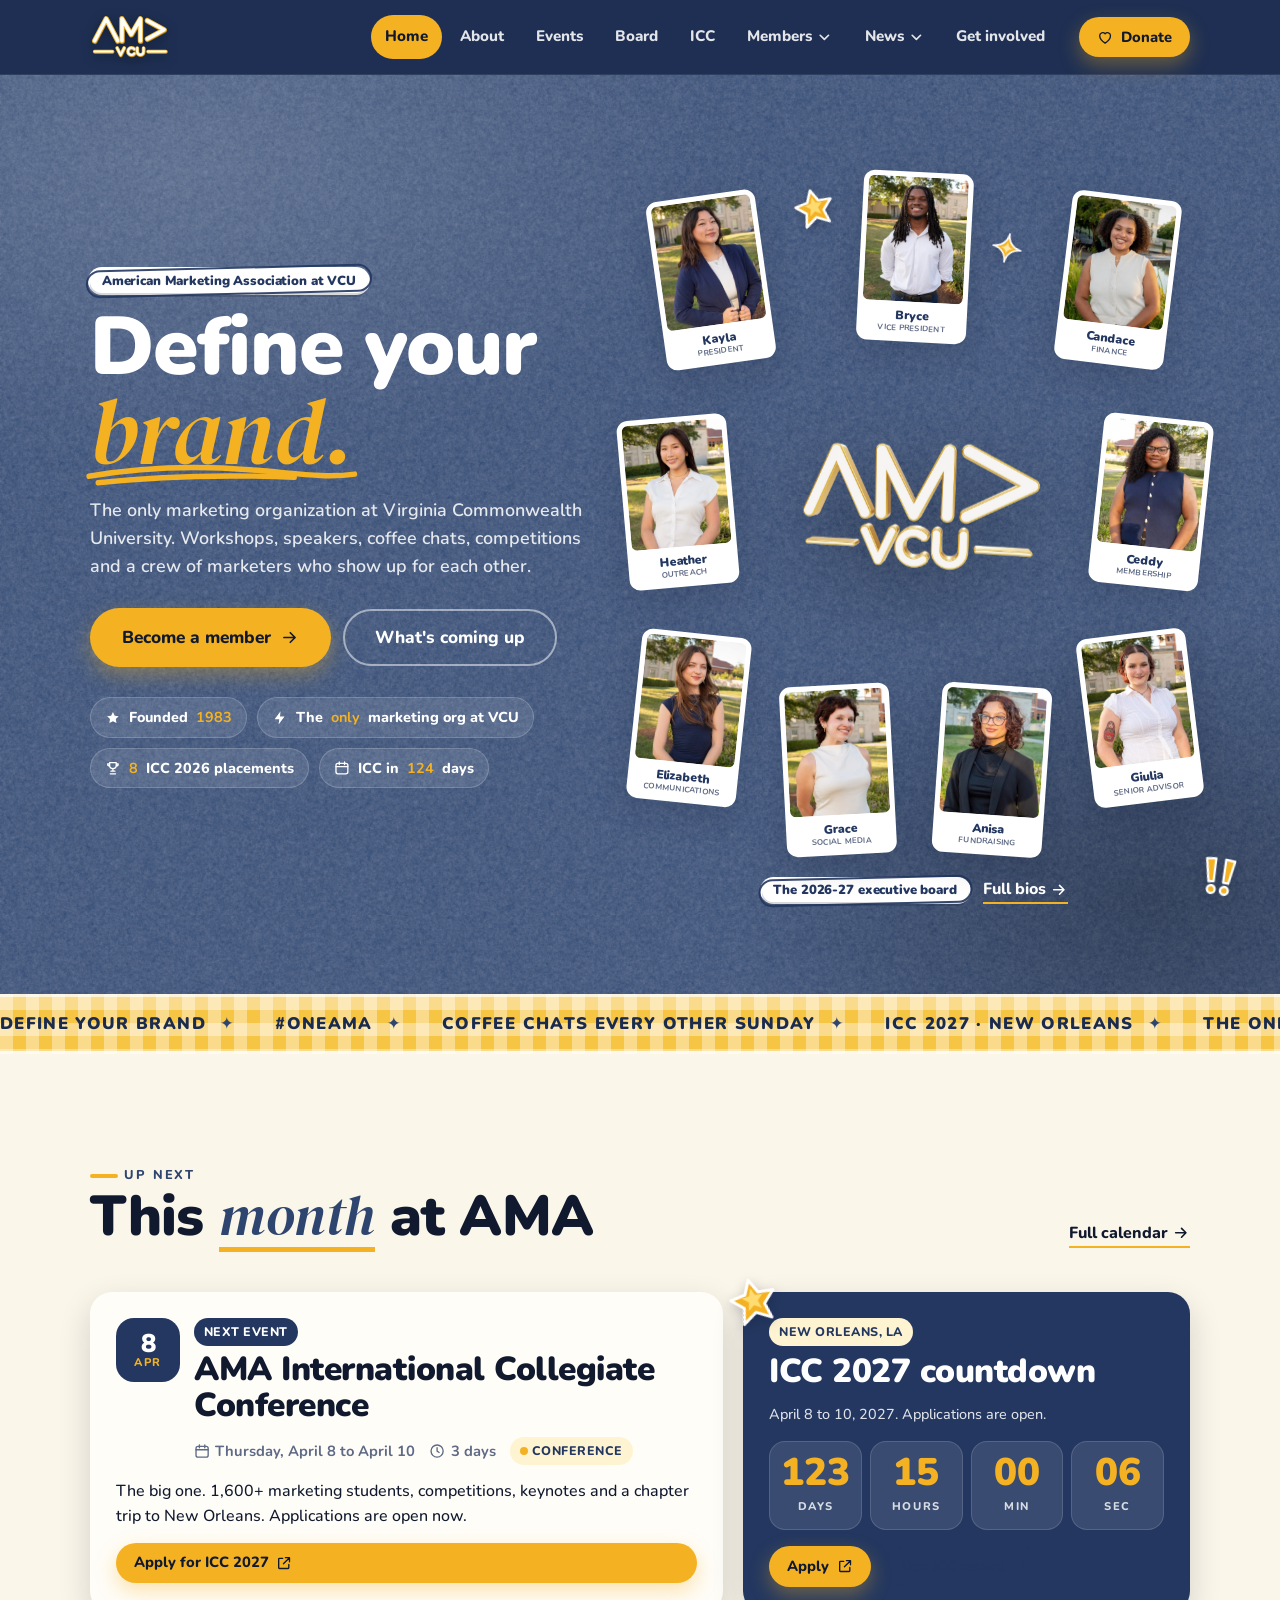
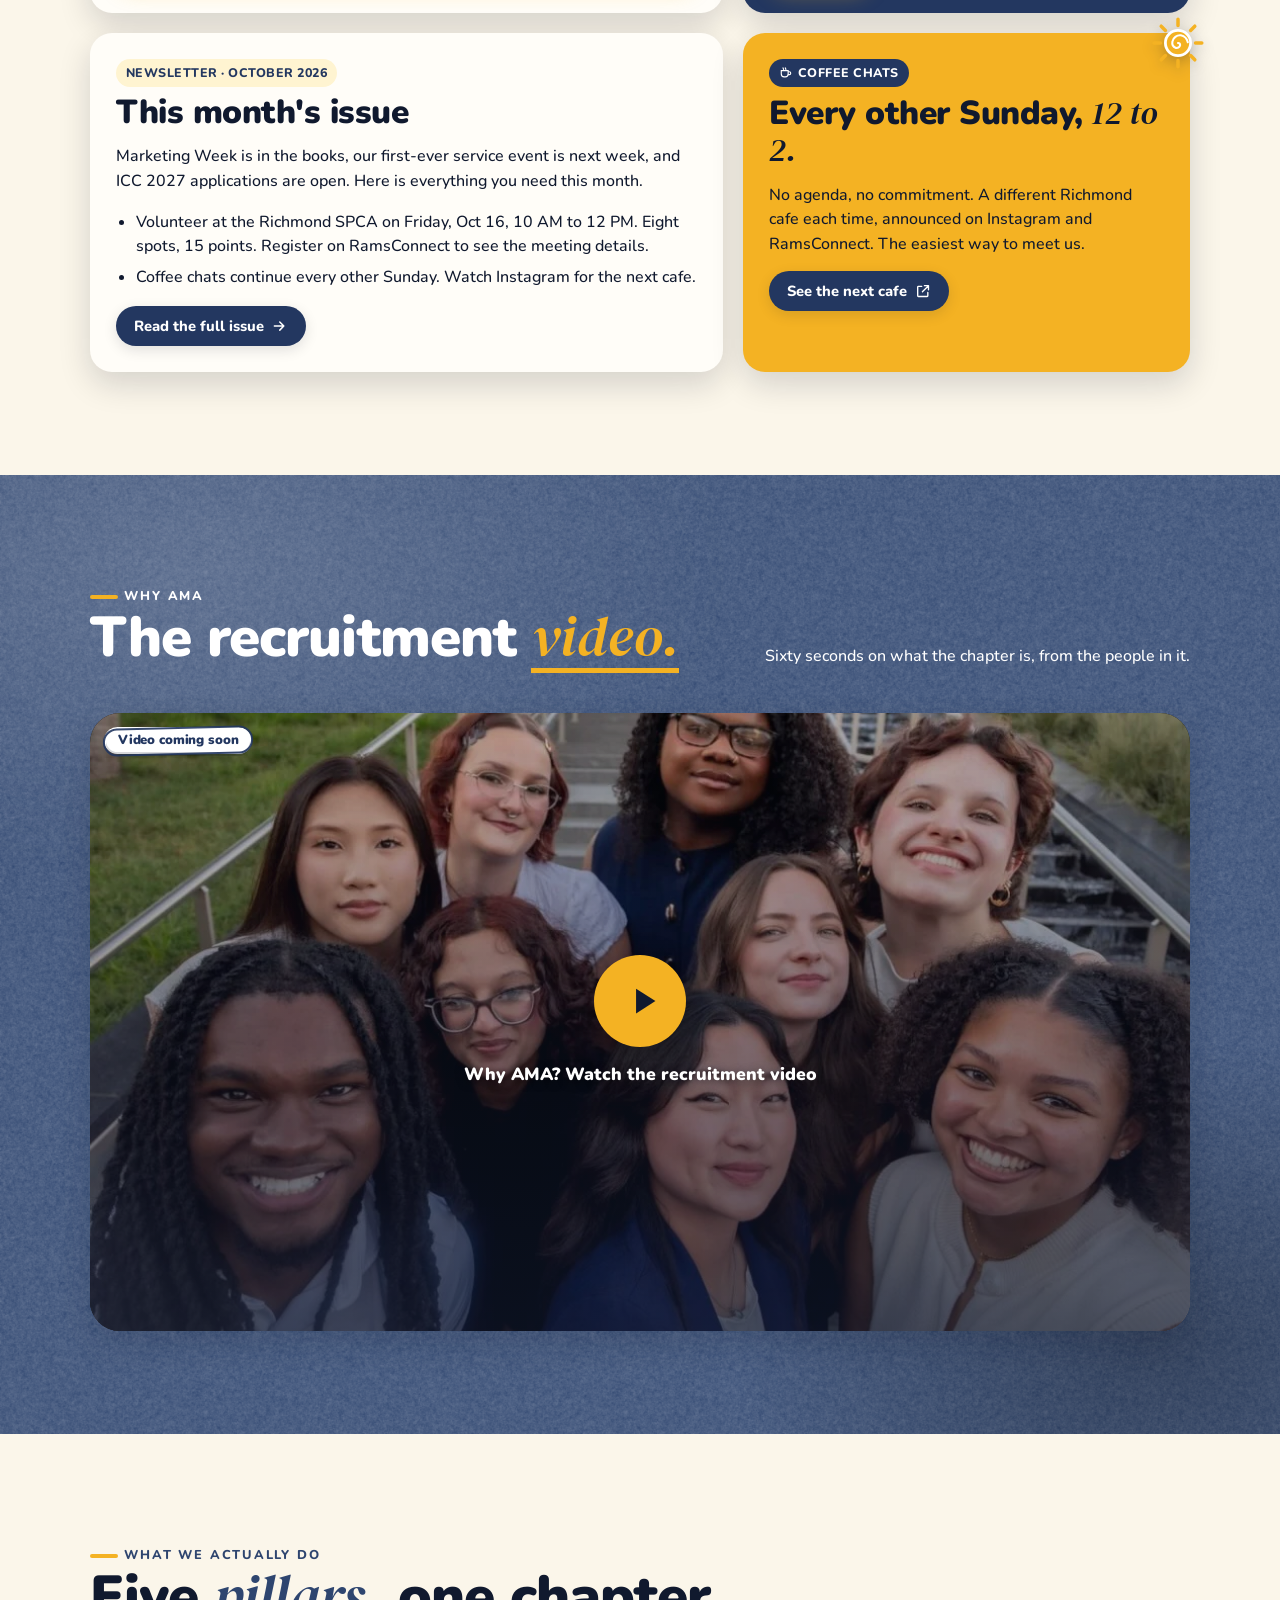
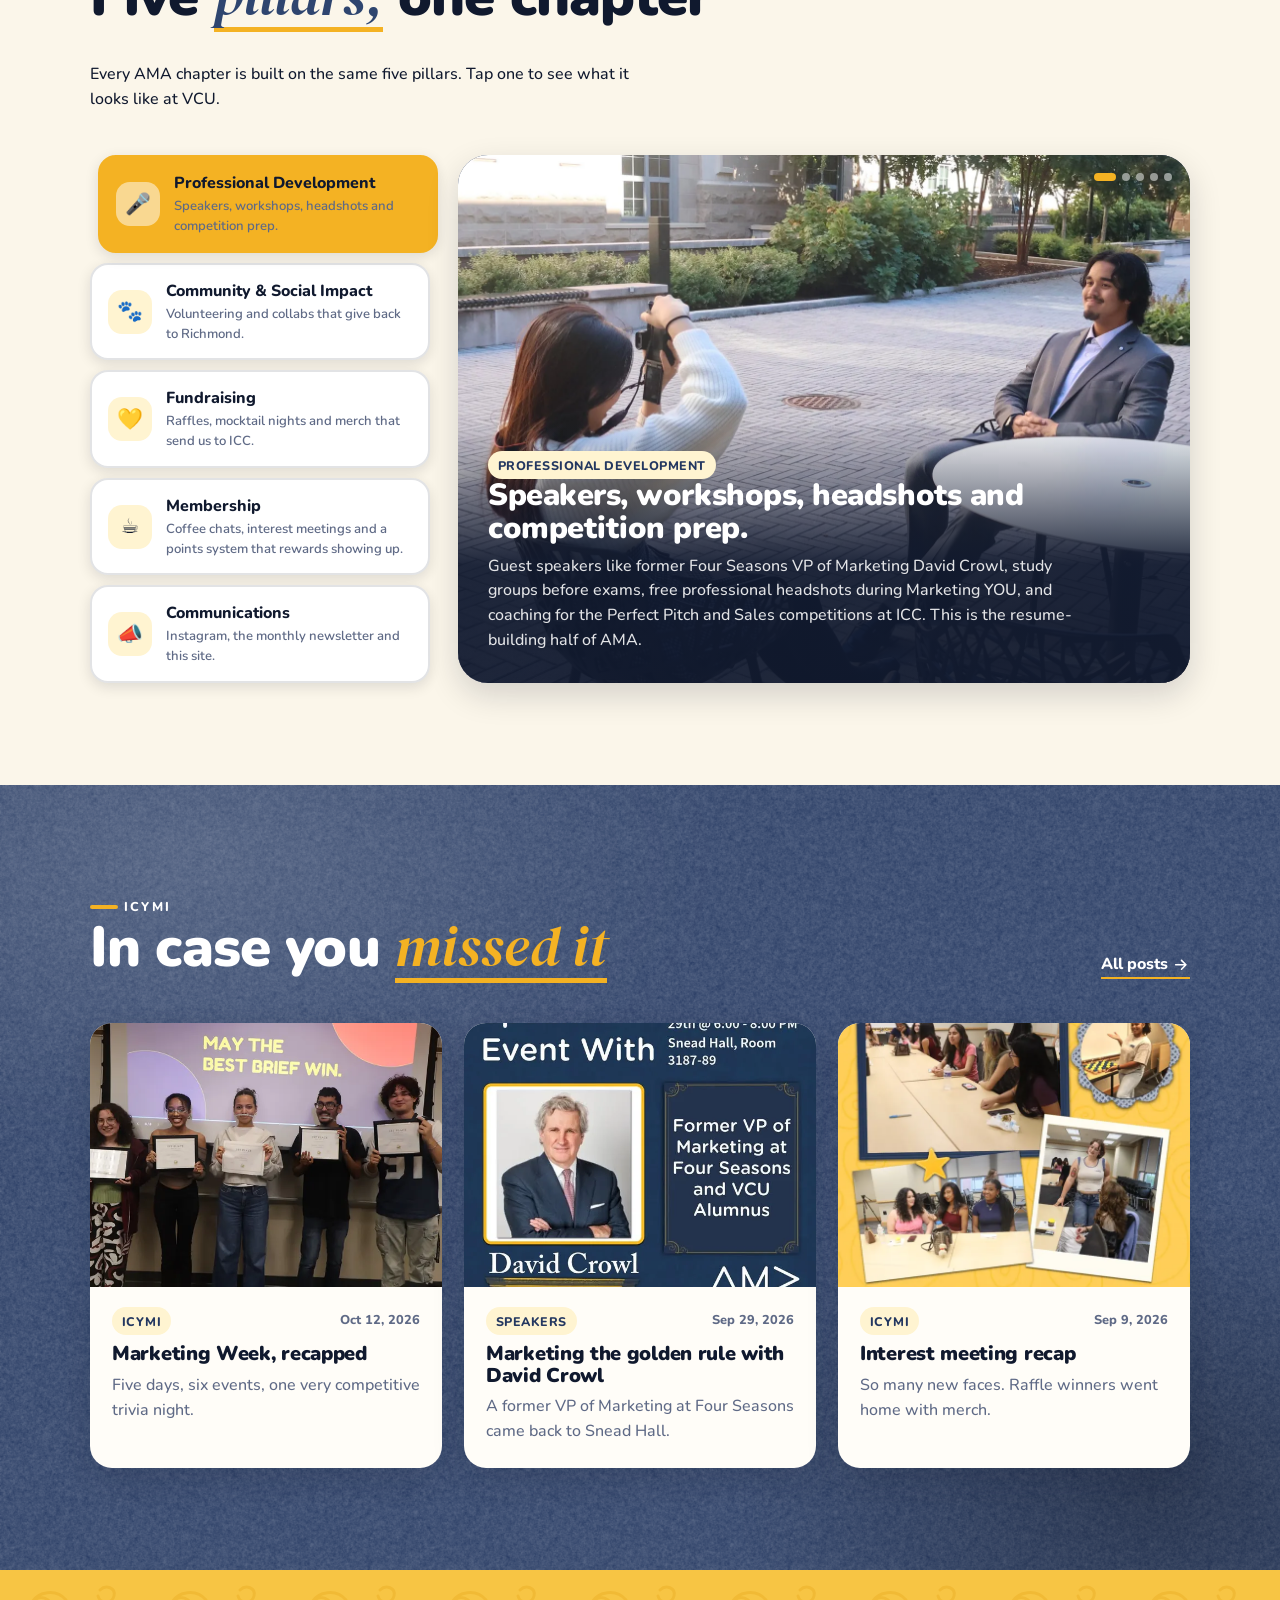
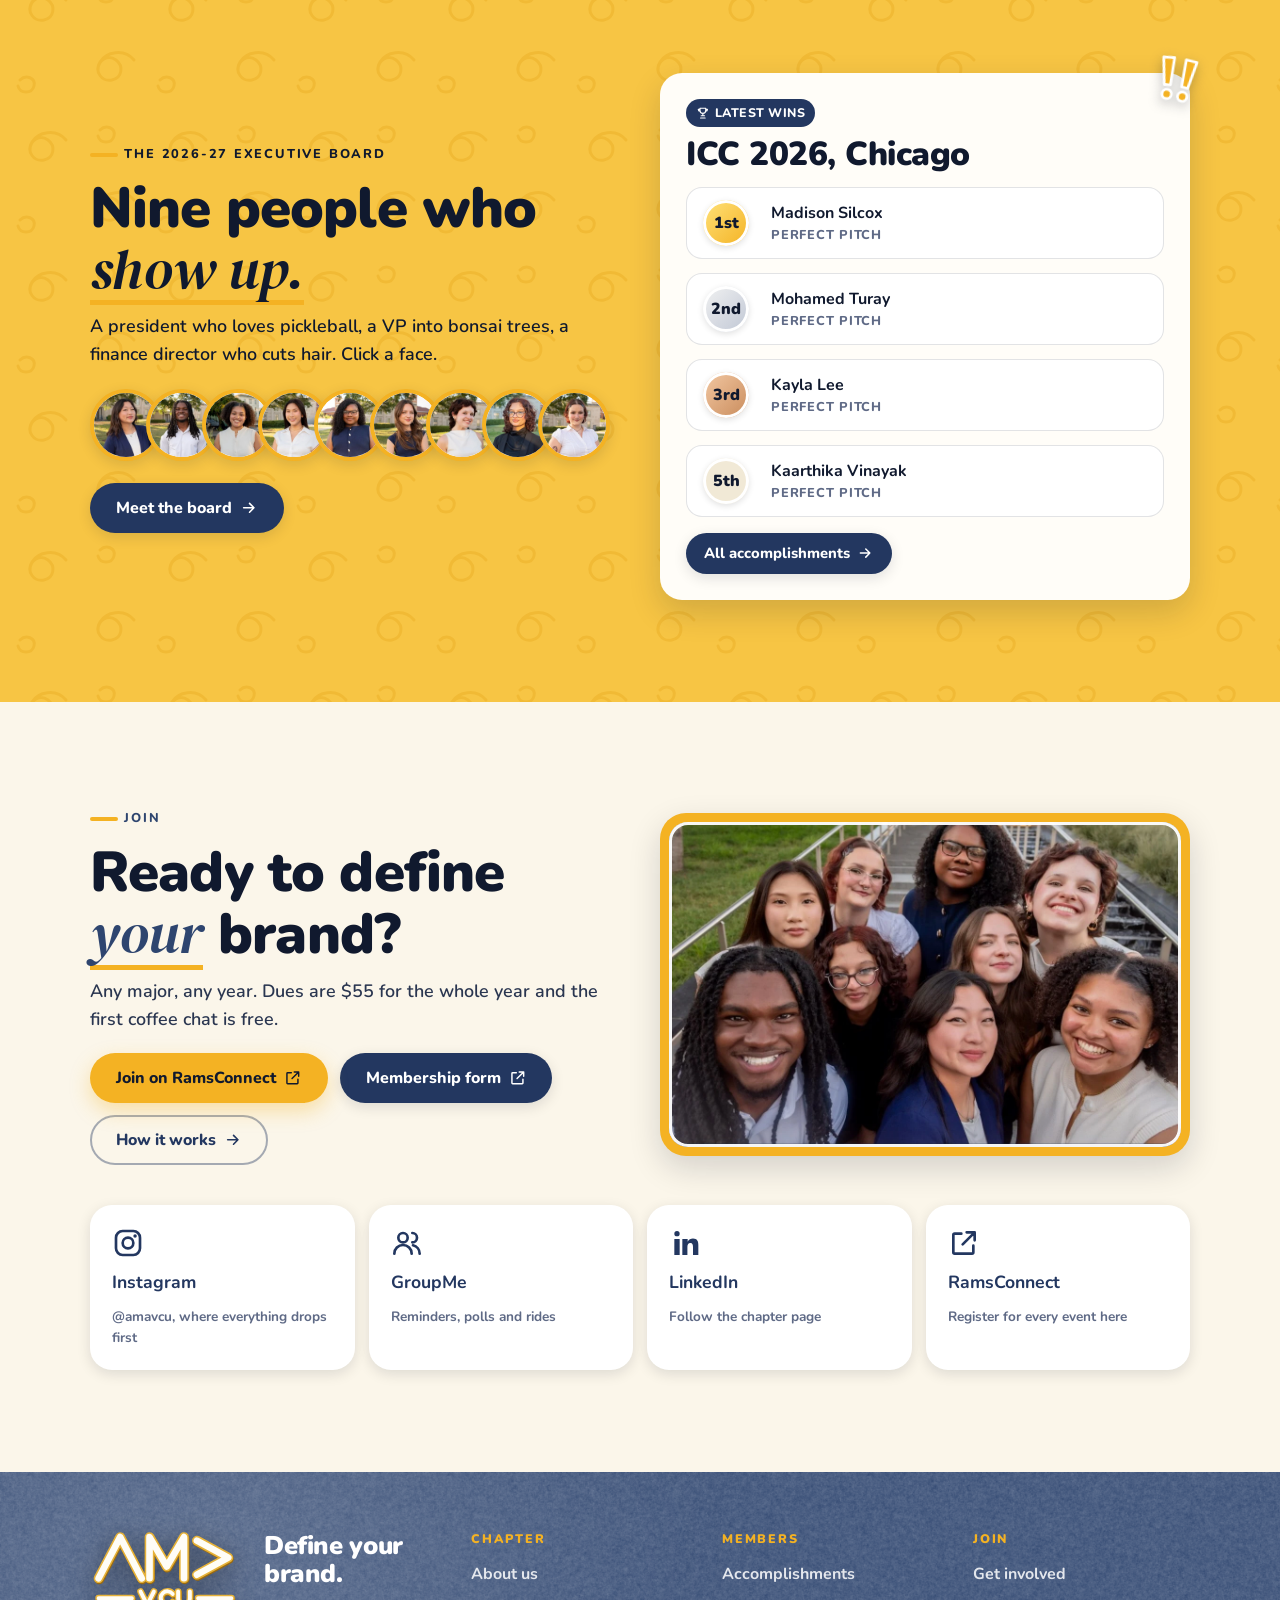
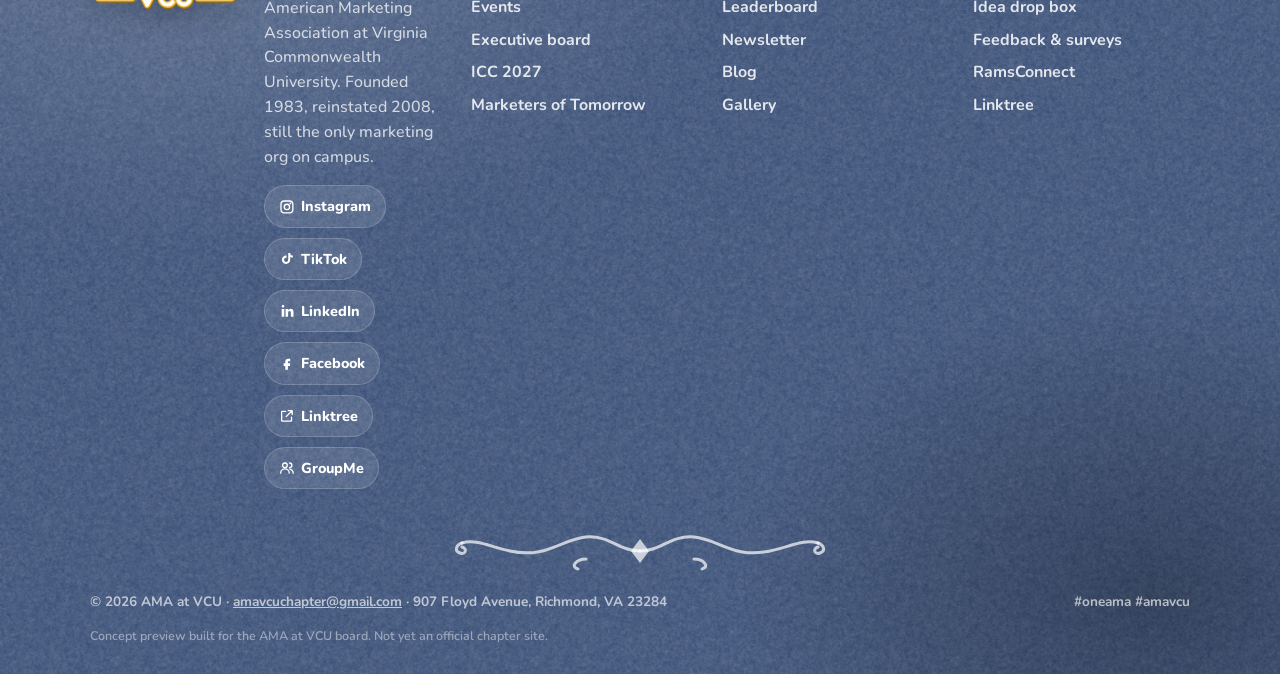
==== index.html @ 55d9a357 "Flat, straight SVG mark for the header, footer and newsletter card A frame of the 3D render carries " ====
<!doctype html>
<html lang="en">
<head>
<meta charset="utf-8">
<meta name="viewport" content="width=device-width, initial-scale=1">
<title>AMA at VCU | Define your brand</title>
<meta name="description" content="The American Marketing Association at Virginia Commonwealth University. The only marketing organization at VCU: coffee chats, speakers, competitions, Marketers of Tomorrow and the trip to ICC.">
<meta name="theme-color" content="#2E456F">
<meta name="robots" content="noindex, nofollow">
<meta property="og:title" content="AMA at VCU | Define your brand">
<meta property="og:description" content="The only marketing organization at VCU. Coffee chats, speakers, competitions and the trip to ICC 2027.">
<meta property="og:image" content="assets/img/board-group.webp">
<link rel="icon" href="data:image/svg+xml,%3Csvg xmlns='http://www.w3.org/2000/svg' viewBox='0 0 64 64'%3E%3Ccircle cx='32' cy='32' r='32' fill='%23F4B223'/%3E%3Cpath d='M9 41l10-20 10 20M32 41V21l7 11 7-11v20M50 24l8 8-8 8' fill='none' stroke='%23fff' stroke-width='4' stroke-linecap='round' stroke-linejoin='round'/%3E%3C/svg%3E">
<link rel="preconnect" href="https://fonts.googleapis.com">
<link rel="preconnect" href="https://fonts.gstatic.com" crossorigin>
<link href="https://fonts.googleapis.com/css2?family=Nunito:ital,wght@0,500;0,600;0,700;0,800;0,900;1,700&family=DM+Serif+Display:ital@0;1&display=swap" rel="stylesheet">
<link rel="stylesheet" href="css/style.css">
</head>
<body>

<!-- ===== SVG library: logo, stickers, icons ===== -->
<svg width="0" height="0" style="position:absolute" aria-hidden="true" focusable="false">
  <defs>
    <!-- flat, straight version of the 3D mark for small sizes (header, footer) -->
    <symbol id="mark3d" viewBox="0 0 766 400">
      <g fill="none" stroke-linecap="round" stroke-linejoin="round">
        <g transform="translate(3 6)" stroke="#9A6A10"><path d="M44 236 L154 26 L264 236 M304 236 V26 L392 176 L480 26 V236 M546 44 L706 131 L546 218" stroke-width="50"/><path d="M44 338 H214 M258 304 L292 372 L326 304 M422 316 A34 34 0 1 0 422 358 M450 304 V340 A30 30 0 0 0 510 340 V304 M552 338 H722" stroke-width="34"/></g>
        <g stroke="#E6B239"><path d="M44 236 L154 26 L264 236 M304 236 V26 L392 176 L480 26 V236 M546 44 L706 131 L546 218" stroke-width="50"/><path d="M44 338 H214 M258 304 L292 372 L326 304 M422 316 A34 34 0 1 0 422 358 M450 304 V340 A30 30 0 0 0 510 340 V304 M552 338 H722" stroke-width="34"/></g>
        <g stroke="#FFFDF6"><path d="M44 236 L154 26 L264 236 M304 236 V26 L392 176 L480 26 V236 M546 44 L706 131 L546 218" stroke-width="34"/><path d="M44 338 H214 M258 304 L292 372 L326 304 M422 316 A34 34 0 1 0 422 358 M450 304 V340 A30 30 0 0 0 510 340 V304 M552 338 H722" stroke-width="20"/></g>
      </g>
    </symbol>
    <!-- the ΛM> wordmark -->
    <symbol id="mark" viewBox="0 0 200 110">
      <path d="M12 94 L48 16 L84 94 M100 94 V16 L126 60 L152 16 V94 M170 26 L196 55 L170 84" fill="none" stroke="currentColor" stroke-width="11" stroke-linecap="round" stroke-linejoin="round"/>
    </symbol>
    <!-- coin face: gold disc with the mark and VCU -->
    <symbol id="coin-face" viewBox="0 0 200 200">
      <circle cx="100" cy="100" r="98" fill="#F4B223"/>
      <circle cx="100" cy="100" r="90" fill="none" stroke="rgba(255,255,255,.5)" stroke-width="2"/>
      <circle cx="100" cy="100" r="98" fill="url(#coinShine)"/>
      <g transform="translate(40 44) scale(0.6)">
        <path d="M12 94 L48 16 L84 94 M100 94 V16 L126 60 L152 16 V94 M170 26 L196 55 L170 84" fill="none" stroke="#fff" stroke-width="12" stroke-linecap="round" stroke-linejoin="round"/>
      </g>
      <path d="M46 142 H74 M126 142 H154" stroke="#fff" stroke-width="3" stroke-linecap="round"/>
      <text x="100" y="152" text-anchor="middle" font-family="Nunito, Arial, sans-serif" font-weight="800" font-size="30" fill="#fff" letter-spacing="2">VCU</text>
    </symbol>
    <radialGradient id="coinShine" cx="30%" cy="25%" r="80%">
      <stop offset="0" stop-color="#fff" stop-opacity=".45"/>
      <stop offset=".45" stop-color="#fff" stop-opacity="0"/>
      <stop offset="1" stop-color="#8a5a00" stop-opacity=".28"/>
    </radialGradient>

    <!-- stickers (their hand-drawn gold doodles) -->
    <symbol id="st-star" viewBox="0 0 64 64">
      <path d="M32 5 L41 23 L61 25 L46 40 L51 60 L32 49 L13 61 L18 40 L3 26 L23 23 Z" fill="#F4B223" stroke="#fff" stroke-width="4" stroke-linejoin="round"/>
      <path d="M32 16 L36 26 L46 27 L38 34 L41 45 L32 39 L23 45 L26 34 L18 27 L28 26 Z" fill="#FFE07A" opacity=".9"/>
    </symbol>
    <symbol id="st-sparkle" viewBox="0 0 64 64">
      <path d="M32 2 C34 20 44 30 62 32 C44 34 34 44 32 62 C30 44 20 34 2 32 C20 30 30 20 32 2 Z" fill="#F4B223" stroke="#fff" stroke-width="3.5" stroke-linejoin="round"/>
      <path d="M32 18 C33 27 37 31 46 32 C37 33 33 37 32 46 C31 37 27 33 18 32 C27 31 31 27 32 18 Z" fill="#FFE9A8"/>
    </symbol>
    <symbol id="st-sun" viewBox="0 0 80 80">
      <g stroke="#F4B223" stroke-width="5" stroke-linecap="round">
        <path d="M40 6 V15 M40 65 V74 M6 40 H15 M65 40 H74 M16 16 L22 22 M58 58 L64 64 M16 64 L22 58 M58 22 L64 16"/>
      </g>
      <circle cx="40" cy="40" r="18" fill="#F4B223" stroke="#fff" stroke-width="4"/>
      <path d="M40 40 a3 3 0 0 1 3 3 a5 5 0 0 1 -6 4 a8 8 0 0 1 -5 -9 a11 11 0 0 1 12 -9 a13 13 0 0 1 10 10" fill="none" stroke="#fff" stroke-width="3" stroke-linecap="round"/>
    </symbol>
    <symbol id="st-bang" viewBox="0 0 56 64">
      <g transform="rotate(-6 16 32)">
        <path d="M9 5 H23 L20 40 H12 Z" fill="#F4B223" stroke="#fff" stroke-width="3.5" stroke-linejoin="round"/>
        <circle cx="16" cy="52" r="6" fill="#F4B223" stroke="#fff" stroke-width="3.5"/>
      </g>
      <g transform="rotate(5 40 32)">
        <path d="M33 5 H47 L44 40 H36 Z" fill="#F4B223" stroke="#fff" stroke-width="3.5" stroke-linejoin="round"/>
        <circle cx="40" cy="52" r="6" fill="#F4B223" stroke="#fff" stroke-width="3.5"/>
      </g>
    </symbol>
    <symbol id="st-heart" viewBox="0 0 64 64">
      <path d="M32 56 C14 44 6 34 6 22 C6 13 13 7 21 7 C26 7 30 10 32 14 C34 10 38 7 43 7 C51 7 58 13 58 22 C58 34 50 44 32 56 Z" fill="#F4B223" stroke="#fff" stroke-width="4" stroke-linejoin="round"/>
    </symbol>
    <!-- the white flourish from their slides -->
    <symbol id="swash" viewBox="0 0 400 44">
      <g fill="none" stroke="currentColor" stroke-width="3" stroke-linecap="round">
        <path d="M200 22 C178 22 170 6 146 8 C122 10 106 30 70 22 C48 17 36 10 22 14"/>
        <path d="M200 22 C222 22 230 6 254 8 C278 10 294 30 330 22 C352 17 364 10 378 14"/>
        <path d="M22 14 c-6 2 -8 8 -2 10 c5 2 8 -4 2 -6 M378 14 c6 2 8 8 2 10 c-5 2 -8 -4 -2 -6"/>
        <path d="M146 30 c-10 0 -16 8 -8 10 M254 30 c10 0 16 8 8 10"/>
      </g>
      <path d="M200 10 l9 12 l-9 12 l-9 -12 z" fill="currentColor"/>
    </symbol>
    <!-- hand-drawn underline + circle for emphasis -->
    <symbol id="underline" viewBox="0 0 300 24" preserveAspectRatio="none">
      <path d="M4 14 C60 6 120 4 180 8 C230 11 262 16 296 12 M14 20 C80 14 150 12 230 15" fill="none" stroke="currentColor" stroke-width="5" stroke-linecap="round"/>
    </symbol>

    <!-- icons -->
    <symbol id="i-arrow" viewBox="0 0 24 24"><path d="M5 12h14M13 6l6 6-6 6" fill="none" stroke="currentColor" stroke-width="2.2" stroke-linecap="round" stroke-linejoin="round"/></symbol>
    <symbol id="i-cal" viewBox="0 0 24 24"><rect x="3" y="5" width="18" height="16" rx="3" fill="none" stroke="currentColor" stroke-width="2"/><path d="M3 10h18M8 3v4M16 3v4" stroke="currentColor" stroke-width="2" stroke-linecap="round"/></symbol>
    <symbol id="i-pin" viewBox="0 0 24 24"><path d="M12 22s7-6.5 7-12a7 7 0 1 0-14 0c0 5.5 7 12 7 12z" fill="none" stroke="currentColor" stroke-width="2"/><circle cx="12" cy="10" r="2.5" fill="none" stroke="currentColor" stroke-width="2"/></symbol>
    <symbol id="i-lock" viewBox="0 0 24 24"><rect x="4" y="10" width="16" height="11" rx="3" fill="none" stroke="currentColor" stroke-width="2"/><path d="M8 10V7a4 4 0 0 1 8 0v3" fill="none" stroke="currentColor" stroke-width="2"/></symbol>
    <symbol id="i-mail" viewBox="0 0 24 24"><rect x="3" y="5" width="18" height="14" rx="3" fill="none" stroke="currentColor" stroke-width="2"/><path d="M3 8l9 6 9-6" fill="none" stroke="currentColor" stroke-width="2"/></symbol>
    <symbol id="i-ig" viewBox="0 0 24 24"><rect x="3" y="3" width="18" height="18" rx="5" fill="none" stroke="currentColor" stroke-width="2"/><circle cx="12" cy="12" r="4" fill="none" stroke="currentColor" stroke-width="2"/><circle cx="17.3" cy="6.7" r="1.3" fill="currentColor"/></symbol>
    <symbol id="i-in" viewBox="0 0 24 24"><path d="M4 9h4v12H4zM6 3a2 2 0 1 1 0 4 2 2 0 0 1 0-4zM10 9h4v2c.8-1.4 2.3-2.3 4-2.3 3.2 0 4 2.1 4 5V21h-4v-6c0-1.5-.3-3-2-3s-2.2 1.4-2.2 3v6h-3.8z" fill="currentColor"/></symbol>
    <symbol id="i-fb" viewBox="0 0 24 24"><path d="M14 8h3V4h-3c-2.8 0-4.5 1.9-4.5 4.6V11H7v4h2.5v6h4v-6h3l.5-4h-3.5V9c0-.6.4-1 1-1z" fill="currentColor"/></symbol>
    <symbol id="i-tt" viewBox="0 0 24 24"><path d="M14 3v10.3a3.2 3.2 0 1 1-2.6-3.1V7a6.3 6.3 0 1 0 5.6 6.3V8.6c1.2.9 2.6 1.4 4 1.4V7a4 4 0 0 1-4-4z" fill="currentColor"/></symbol>
    <symbol id="i-ext" viewBox="0 0 24 24"><path d="M14 4h6v6M20 4l-9 9M19 14v5a1 1 0 0 1-1 1H5a1 1 0 0 1-1-1V6a1 1 0 0 1 1-1h5" fill="none" stroke="currentColor" stroke-width="2" stroke-linecap="round" stroke-linejoin="round"/></symbol>
    <symbol id="i-play" viewBox="0 0 24 24"><path d="M8 5v14l11-7z" fill="currentColor"/></symbol>
    <symbol id="i-heart" viewBox="0 0 24 24"><path d="M12 21s-8-5.3-8-11a4.5 4.5 0 0 1 8-2.8A4.5 4.5 0 0 1 20 10c0 5.7-8 11-8 11z" fill="none" stroke="currentColor" stroke-width="2" stroke-linejoin="round"/></symbol>
    <symbol id="i-trophy" viewBox="0 0 24 24"><path d="M7 4h10v4a5 5 0 0 1-10 0zM7 6H4a3 3 0 0 0 3 3M17 6h3a3 3 0 0 1-3 3M12 13v4M8 21h8M9 17h6" fill="none" stroke="currentColor" stroke-width="2" stroke-linecap="round" stroke-linejoin="round"/></symbol>
    <symbol id="i-users" viewBox="0 0 24 24"><circle cx="9" cy="8" r="3.5" fill="none" stroke="currentColor" stroke-width="2"/><path d="M2.5 20a6.5 6.5 0 0 1 13 0M16 4.5a3.5 3.5 0 0 1 0 7M21.5 20a6.5 6.5 0 0 0-5-6.3" fill="none" stroke="currentColor" stroke-width="2" stroke-linecap="round"/></symbol>
    <symbol id="i-x" viewBox="0 0 24 24"><path d="M6 6l12 12M18 6L6 18" fill="none" stroke="currentColor" stroke-width="2.4" stroke-linecap="round"/></symbol>
    <symbol id="i-chev" viewBox="0 0 24 24"><path d="M6 9l6 6 6-6" fill="none" stroke="currentColor" stroke-width="2.4" stroke-linecap="round" stroke-linejoin="round"/></symbol>
    <symbol id="i-menu" viewBox="0 0 24 24"><path d="M4 7h16M4 12h16M4 17h16" fill="none" stroke="currentColor" stroke-width="2.4" stroke-linecap="round"/></symbol>
    <symbol id="i-coffee" viewBox="0 0 24 24"><path d="M4 8h12v6a5 5 0 0 1-5 5h-2a5 5 0 0 1-5-5zM16 10h2a2.5 2.5 0 0 1 0 5h-2M7 3c0 1.5 1 1.5 1 3M11 3c0 1.5 1 1.5 1 3" fill="none" stroke="currentColor" stroke-width="2" stroke-linecap="round"/></symbol>
    <symbol id="i-bulb" viewBox="0 0 24 24"><path d="M9 18h6M10 21h4M12 3a6 6 0 0 0-3.5 10.9c.6.5 1 1.2 1 2.1h5c0-.9.4-1.6 1-2.1A6 6 0 0 0 12 3z" fill="none" stroke="currentColor" stroke-width="2" stroke-linecap="round" stroke-linejoin="round"/></symbol>
    <symbol id="i-send" viewBox="0 0 24 24"><path d="M21 3L10 14M21 3l-7 18-4-7-7-4z" fill="none" stroke="currentColor" stroke-width="2" stroke-linecap="round" stroke-linejoin="round"/></symbol>
    <symbol id="i-check" viewBox="0 0 24 24"><path d="M5 12l5 5L20 7" fill="none" stroke="currentColor" stroke-width="2.6" stroke-linecap="round" stroke-linejoin="round"/></symbol>
    <symbol id="i-clock" viewBox="0 0 24 24"><circle cx="12" cy="12" r="9" fill="none" stroke="currentColor" stroke-width="2"/><path d="M12 7v5l3 2" fill="none" stroke="currentColor" stroke-width="2" stroke-linecap="round"/></symbol>
    <symbol id="i-star" viewBox="0 0 24 24"><path d="M12 3l2.7 5.6 6.1.9-4.4 4.3 1 6.1L12 17l-5.4 2.9 1-6.1L3.2 9.5l6.1-.9z" fill="currentColor"/></symbol>
    <symbol id="i-bolt" viewBox="0 0 24 24"><path d="M13 2L4 14h7l-1 8 9-12h-7z" fill="currentColor"/></symbol>
    <symbol id="i-gift" viewBox="0 0 24 24"><rect x="3" y="9" width="18" height="12" rx="2" fill="none" stroke="currentColor" stroke-width="2"/><path d="M12 9v12M3 13h18M12 9c-2-4-6-4-6-1.5S10 9 12 9zm0 0c2-4 6-4 6-1.5S14 9 12 9z" fill="none" stroke="currentColor" stroke-width="2" stroke-linejoin="round"/></symbol>
  </defs>
</svg>

<a class="skip" href="#main">Skip to content</a>

<header class="site-head" id="siteHead">
  <div class="wrap head-row">
    <a href="#/" class="brand" aria-label="AMA at VCU home">
      <svg class="brand-logo" viewBox="0 0 766 400" role="img" aria-label="AMA at VCU"><use href="#mark3d"/></svg>
    </a>
    <nav class="nav" aria-label="Main">
      <a href="#/" data-nav="">Home</a>
      <a href="#/about" data-nav="about">About</a>
      <a href="#/events" data-nav="events">Events</a>
      <a href="#/board" data-nav="board">Board</a>
      <a href="#/icc" data-nav="icc">ICC</a>
      <div class="nav-group" data-group="members">
        <button type="button" aria-expanded="false">Members <svg class="ic"><use href="#i-chev"/></svg></button>
        <div class="nav-panel">
          <a href="#/accomplishments" data-nav="accomplishments"><b>Accomplishments</b><span>Awards, internships, offers</span></a>
          <a href="#/leaderboard" data-nav="leaderboard"><b>Leaderboard</b><span>Points toward Active status</span></a>
          <a href="#/agency" data-nav="agency"><b>Marketers of Tomorrow</b><span>Our student agency</span></a>
        </div>
      </div>
      <div class="nav-group" data-group="news">
        <button type="button" aria-expanded="false">News <svg class="ic"><use href="#i-chev"/></svg></button>
        <div class="nav-panel">
          <a href="#/newsletter" data-nav="newsletter"><b>Newsletter</b><span>This month plus the archive</span></a>
          <a href="#/blog" data-nav="blog"><b>Blog</b><span>Recaps and guides, ICYMI</span></a>
          <a href="#/gallery" data-nav="gallery"><b>Gallery</b><span>Pics from past events</span></a>
        </div>
      </div>
      <a href="#/involved" data-nav="involved">Get involved</a>
    </nav>
    <div class="head-actions">
      <button type="button" class="btn btn-gold btn-sm" data-donate><svg class="ic"><use href="#i-heart"/></svg>Donate</button>
      <button type="button" class="menu-btn" id="menuBtn" aria-label="Open menu" aria-expanded="false"><svg class="ic"><use href="#i-menu"/></svg></button>
    </div>
  </div>
</header>

<div class="mobile-menu" id="mobileMenu" hidden>
  <div class="mm-inner">
    <div class="mm-top">
      <span class="tag-pill">Menu</span>
      <button type="button" class="menu-btn" id="menuClose" aria-label="Close menu"><svg class="ic"><use href="#i-x"/></svg></button>
    </div>
    <div class="mm-groups">
      <div><h4>Chapter</h4><a href="#/">Home</a><a href="#/about">About us</a><a href="#/events">Events & calendar</a><a href="#/board">Executive board</a><a href="#/icc">ICC 2027</a></div>
      <div><h4>Members</h4><a href="#/accomplishments">Accomplishments</a><a href="#/leaderboard">Leaderboard</a><a href="#/agency">Marketers of Tomorrow</a></div>
      <div><h4>News</h4><a href="#/newsletter">Newsletter</a><a href="#/blog">Blog</a><a href="#/gallery">Gallery</a></div>
      <div><h4>Join</h4><a href="#/involved">Get involved</a><a href="#/involved#ideas">Idea drop box</a><a href="#/involved#feedback">Feedback & surveys</a><button type="button" class="linklike" data-donate>Donate</button></div>
    </div>
    <div class="mm-social" id="mmSocial"></div>
  </div>
</div>

<main id="main" tabindex="-1"></main>

<footer class="site-foot s-navy">
  <div class="wrap">
    <div class="foot-grid">
      <div class="foot-brand">
        <svg class="foot-logo" viewBox="0 0 766 400" aria-hidden="true"><use href="#mark3d"/></svg>
        <div>
          <h3>Define your brand.</h3>
          <p>American Marketing Association at Virginia Commonwealth University. Founded 1983, reinstated 2008, still the only marketing org on campus.</p>
          <div class="social-row" id="footSocial"></div>
        </div>
      </div>
      <div class="foot-col"><h4>Chapter</h4><a href="#/about">About us</a><a href="#/events">Events</a><a href="#/board">Executive board</a><a href="#/icc">ICC 2027</a><a href="#/agency">Marketers of Tomorrow</a></div>
      <div class="foot-col"><h4>Members</h4><a href="#/accomplishments">Accomplishments</a><a href="#/leaderboard">Leaderboard</a><a href="#/newsletter">Newsletter</a><a href="#/blog">Blog</a><a href="#/gallery">Gallery</a></div>
      <div class="foot-col"><h4>Join</h4><a href="#/involved">Get involved</a><a href="#/involved#ideas">Idea drop box</a><a href="#/involved#feedback">Feedback & surveys</a><a id="footRams" href="#" target="_blank" rel="noopener">RamsConnect</a><a id="footLinktree" href="#" target="_blank" rel="noopener">Linktree</a></div>
    </div>
    <div class="foot-swash"><svg><use href="#swash"/></svg></div>
    <div class="foot-bottom">
      <span>© <span id="year"></span> AMA at VCU · <a id="footMail" href="#">amavcuchapter@gmail.com</a> · 907 Floyd Avenue, Richmond, VA 23284</span>
      <span>#oneama #amavcu</span>
    </div>
    <p class="foot-note">Concept preview built for the AMA at VCU board. Not yet an official chapter site.</p>
  </div>
</footer>

<!-- Donate modal -->
<div class="modal" id="donateModal" hidden role="dialog" aria-modal="true" aria-labelledby="donateTitle">
  <div class="modal-back" data-close></div>
  <div class="modal-card">
    <button type="button" class="modal-x" data-close aria-label="Close"><svg class="ic"><use href="#i-x"/></svg></button>
    <span class="sticker st-float" style="--x:-18px;--y:-26px;--r:-12deg;--s:54px"><svg><use href="#st-heart"/></svg></span>
    <p class="eyebrow">Support the chapter</p>
    <h3 id="donateTitle">Send us to <em class="serif">New Orleans.</em></h3>
    <p>Dues keep the lights on. Donations cover competition travel, catering and the raffles that make events worth showing up to. Every dollar goes back into the chapter.</p>
    <div class="donate-opts" id="donateOpts"></div>
    <p class="small muted">Want to sponsor an event or Marketers of Tomorrow? Email <a id="donateMail" href="#">amavcuchapter@gmail.com</a>.</p>
  </div>
</div>

<!-- Lightbox -->
<div class="lightbox" id="lightbox" hidden role="dialog" aria-modal="true" aria-label="Photo">
  <button type="button" class="lb-x" data-lb-close aria-label="Close"><svg class="ic"><use href="#i-x"/></svg></button>
  <button type="button" class="lb-nav lb-prev" data-lb-prev aria-label="Previous"><svg class="ic"><use href="#i-chev"/></svg></button>
  <figure><img id="lbImg" alt=""><figcaption id="lbCap"></figcaption></figure>
  <button type="button" class="lb-nav lb-next" data-lb-next aria-label="Next"><svg class="ic"><use href="#i-chev"/></svg></button>
</div>

<div class="toast" id="toast" role="status" aria-live="polite"></div>

<script src="js/data.js"></script>
<script src="js/logo.js"></script>
<script src="js/app.js"></script>
</body>
</html>
---- css/style.css ----
/* =====================================================================
   AMA at VCU  |  stylesheet
   Look: their Instagram. Chalky navy, gold sticker doodles, white name-tag
   pills, gold rounded photo frames, rounded sans + an italic serif accent.
   ===================================================================== */
:root{
  --navy-900:#0F1A33; --navy-800:#1A2B4E; --navy-700:#233760; --navy-600:#2E456F; --navy-500:#3B5583; --navy-400:#587099;
  --gold:#F4B223; --gold-2:#FFCB4D; --gold-3:#FFE59A; --gold-pale:#FFF4D1; --gold-deep:#C98B0A;
  --cream:#FBF6EA; --cream-2:#F1E9D6; --paper:#FFFDF8;
  --ink:#10192E; --ink-2:#2A3650; --muted:#5F6A86; --line:rgba(16,25,46,.12);
  --coral:#F36B4F; --mint:#B6E3C6; --sky:#8FB6FF;
  --r:22px; --r-lg:30px; --r-xl:40px;
  --shadow:0 12px 32px rgba(10,16,35,.16); --shadow-sm:0 4px 14px rgba(10,16,35,.12);
  --ff:'Nunito',system-ui,-apple-system,'Segoe UI',sans-serif; --serif:'DM Serif Display',Georgia,'Times New Roman',serif;
  --wrap:1180px; --gutter:clamp(16px,4vw,40px);
  --ease:cubic-bezier(.2,.8,.2,1); --spring:cubic-bezier(.34,1.56,.64,1);
  --head-h:74px;
}
*{box-sizing:border-box}
html{-webkit-text-size-adjust:100%}
body{margin:0;font-family:var(--ff);font-weight:500;color:var(--ink);background:var(--navy-600);line-height:1.55;overflow-x:hidden}
img{max-width:100%;display:block}
a{color:inherit}
button{font:inherit;color:inherit;cursor:pointer}
h1,h2,h3,h4{margin:0;line-height:1.08;letter-spacing:-.015em;font-weight:900}
p{margin:0 0 1em}
.serif{font-family:var(--serif);font-weight:400;font-style:italic;letter-spacing:0}
em.serif{font-style:italic}
.wrap{max-width:var(--wrap);margin:0 auto;padding-left:var(--gutter);padding-right:var(--gutter)}
.skip{position:absolute;left:-999px;top:8px;background:var(--gold);color:var(--ink);padding:10px 14px;border-radius:999px;z-index:1000}
.skip:focus{left:12px}
.ic{width:1.1em;height:1.1em;vertical-align:-.2em;fill:none}
.muted{color:var(--muted)} .small{font-size:.9rem}
.center{text-align:center}
.hide{display:none!important}
:focus-visible{outline:3px solid var(--gold);outline-offset:3px;border-radius:8px}

/* ---------- surfaces ---------- */
.s-navy{position:relative;background:var(--navy-600);color:#fff;isolation:isolate}
.s-navy::before{content:"";position:absolute;inset:0;background:url(../assets/img/chalk.png) repeat;background-size:420px;opacity:.5;mix-blend-mode:screen;pointer-events:none;z-index:0}
.s-navy::after{content:"";position:absolute;inset:0;background:radial-gradient(900px 500px at 15% 10%,rgba(255,255,255,.14),transparent 60%),radial-gradient(700px 500px at 90% 90%,rgba(0,0,0,.28),transparent 60%);pointer-events:none;z-index:0}
.s-navy>*{position:relative;z-index:1}
.s-navy.deep{background:var(--navy-700)}
.s-cream{background:var(--cream);color:var(--ink);position:relative}
.s-cream::before{content:"";position:absolute;inset:0;background:url(../assets/img/chalk.png) repeat;background-size:420px;opacity:.22;mix-blend-mode:multiply;pointer-events:none}
.s-cream>*{position:relative}
.s-gold{background:#F7C544;color:var(--ink);position:relative}
.s-gold::before{content:"";position:absolute;inset:0;opacity:.35;pointer-events:none;background-image:url("data:image/svg+xml,%3Csvg xmlns='http://www.w3.org/2000/svg' width='140' height='140' viewBox='0 0 140 140'%3E%3Cg fill='none' stroke='%23E6A61A' stroke-width='3' stroke-linecap='round'%3E%3Cpath d='M30 40c0-10 10-16 18-10s6 18-4 20-18-8-12-18 24-14 34-2'/%3E%3Cpath d='M98 100c0-10 10-16 18-10s6 18-4 20-18-8-12-18 24-14 34-2'/%3E%3Cpath d='M100 20c6-6 16-2 14 6s-14 8-16 0'/%3E%3Cpath d='M20 110c6-6 16-2 14 6s-14 8-16 0'/%3E%3C/g%3E%3C/svg%3E")}
.s-gold>*{position:relative}
.section{padding:clamp(56px,8vw,104px) 0}
.section.tight{padding:clamp(36px,5vw,64px) 0}

/* ---------- type ---------- */
.eyebrow{display:inline-flex;align-items:center;gap:.5em;font-weight:800;font-size:.8rem;letter-spacing:.14em;text-transform:uppercase;margin:0 0 14px}
.eyebrow::before{content:"";width:28px;height:4px;border-radius:4px;background:var(--gold)}
.s-cream .eyebrow{color:var(--navy-600)}
.h-xl{font-size:clamp(2.6rem,6.4vw,5.4rem);line-height:.98}
.h-lg{font-size:clamp(2.1rem,4.4vw,3.6rem)}
.h-md{font-size:clamp(1.5rem,2.6vw,2.1rem)}
.h-sm{font-size:1.2rem}
.lede{font-size:clamp(1.05rem,1.4vw,1.25rem);max-width:60ch;font-weight:600}
.s-navy .lede{color:rgba(255,255,255,.86)}
.s-cream .lede{color:var(--ink-2)}
.gold{color:var(--gold)} .navy{color:var(--navy-600)}
.sec-head{display:flex;align-items:flex-end;justify-content:space-between;gap:24px;flex-wrap:wrap;margin-bottom:clamp(26px,4vw,44px)}
.sec-head p{margin:10px 0 0;max-width:56ch}
.sec-head .more{white-space:nowrap}

/* ---------- buttons ---------- */
.btn{display:inline-flex;align-items:center;gap:.5em;padding:14px 24px;border-radius:999px;font-weight:800;text-decoration:none;border:2px solid transparent;transition:transform .25s var(--spring),box-shadow .25s,background .2s,color .2s;line-height:1;white-space:nowrap}
.btn:hover{transform:translateY(-3px)}
.btn:active{transform:translateY(0) scale(.98)}
.btn-gold{background:var(--gold);color:var(--ink);box-shadow:0 8px 20px rgba(244,178,35,.35)}
.btn-gold:hover{background:var(--gold-2);box-shadow:0 12px 26px rgba(244,178,35,.45)}
.btn-navy{background:var(--navy-700);color:#fff;box-shadow:var(--shadow-sm)}
.btn-navy:hover{background:var(--navy-800)}
.btn-ghost{background:transparent;color:#fff;border-color:rgba(255,255,255,.5)}
.btn-ghost:hover{border-color:#fff;background:rgba(255,255,255,.08)}
.s-cream .btn-ghost,.s-gold .btn-ghost,.card .btn-ghost{color:var(--navy-700);border-color:rgba(35,55,96,.4)}
.s-cream .btn-ghost:hover,.card .btn-ghost:hover{background:rgba(35,55,96,.06);border-color:var(--navy-700)}
.btn-white{background:#fff;color:var(--navy-700);box-shadow:var(--shadow-sm)}
.btn-sm{padding:10px 16px;font-size:.92rem}
.btn-lg{padding:18px 30px;font-size:1.08rem}
.btn-row{display:flex;gap:12px;flex-wrap:wrap;align-items:center}
.linklike{background:none;border:0;padding:0;text-decoration:underline;font-weight:700}
.textlink{font-weight:800;text-decoration:none;border-bottom:2px solid var(--gold);display:inline-flex;align-items:center;gap:.3em}
.textlink:hover{border-bottom-color:currentColor}

/* ---------- name-tag pill (their white label with the wobbly outline) ---------- */
.tag-pill{position:relative;display:inline-block;background:#fff;color:var(--navy-700);font-weight:900;padding:.42em 1.1em;border-radius:999px;line-height:1.1;letter-spacing:-.01em;box-shadow:0 6px 0 rgba(10,16,35,.18),0 0 0 3px #fff}
.tag-pill::after{content:"";position:absolute;inset:-3px;border:2.5px solid var(--navy-700);border-radius:999px;transform:rotate(-1.4deg) scaleX(1.015);pointer-events:none;opacity:.9}
.tag-pill.lg{font-size:clamp(1.3rem,2.4vw,2rem);padding:.4em 1.1em}
.tag-pill.sm{font-size:.82rem;padding:.35em .9em;box-shadow:0 4px 0 rgba(10,16,35,.16),0 0 0 2px #fff}
.tag-pill.sm::after{inset:-2px;border-width:2px}
.tag-pill.gold{background:var(--gold);color:var(--ink);box-shadow:0 6px 0 rgba(10,16,35,.18),0 0 0 3px var(--gold)}
.tag-pill.gold::after{border-color:#fff}

/* ---------- stickers ---------- */
.sticker{position:absolute;width:var(--s,56px);height:var(--s,56px);left:var(--x,0);top:var(--y,0);transform:rotate(var(--r,0deg));filter:drop-shadow(0 4px 6px rgba(10,16,35,.25));pointer-events:none;z-index:3}
.sticker svg{width:100%;height:100%;overflow:visible}
.sticker.right{left:auto;right:var(--x,0)}
.sticker.bottom{top:auto;bottom:var(--y,0)}
.st-float{animation:stFloat 5s ease-in-out infinite}
.st-pop{animation:stPop .7s var(--spring) both}
@keyframes stFloat{0%,100%{transform:rotate(var(--r,0deg)) translateY(0)}50%{transform:rotate(calc(var(--r,0deg) + 6deg)) translateY(-7px)}}
@keyframes stPop{0%{transform:rotate(var(--r,0deg)) scale(0)}100%{transform:rotate(var(--r,0deg)) scale(1)}}
.underline-wrap{position:relative;display:inline-block;white-space:nowrap}
.underline-wrap svg{position:absolute;left:-2%;right:-2%;bottom:-.12em;width:104%;height:.32em;color:var(--gold);overflow:visible}
.underline-wrap svg path{stroke-dasharray:640;stroke-dashoffset:640;animation:draw 1.1s .5s var(--ease) forwards}
@keyframes draw{to{stroke-dashoffset:0}}
.swash-line{display:flex;justify-content:center;margin:24px 0}
.swash-line svg{width:min(420px,70%);height:44px;color:rgba(255,255,255,.75)}
.s-cream .swash-line svg{color:var(--navy-500)}

/* ---------- gold photo frame ---------- */
.frame{position:relative;border-radius:26px;background:var(--gold);padding:9px;box-shadow:var(--shadow)}
.frame>img,.frame>.frame-in{border-radius:19px;width:100%;height:100%;object-fit:cover;display:block;box-shadow:inset 0 0 0 3px #fff}
.frame::after{content:"";position:absolute;inset:9px;border-radius:19px;box-shadow:inset 0 0 0 3px rgba(255,255,255,.95);pointer-events:none}

/* ---------- cards ---------- */
.card{background:var(--paper);color:var(--ink);border-radius:var(--r);box-shadow:var(--shadow);padding:26px;position:relative}
.card.navy{background:var(--navy-700);color:#fff}
.card.gold{background:var(--gold);color:var(--ink)}
.card.flat{box-shadow:none;border:1.5px solid var(--line)}
.card h3{margin-bottom:.4em}
.chip{display:inline-flex;align-items:center;gap:.4em;padding:.35em .8em;border-radius:999px;font-size:.78rem;font-weight:800;letter-spacing:.04em;text-transform:uppercase;background:var(--gold-pale);color:var(--navy-700)}
.chip.navy{background:var(--navy-700);color:#fff}
.chip.outline{background:transparent;border:2px solid currentColor}
.chip.dot::before{content:"";width:8px;height:8px;border-radius:50%;background:var(--chip,var(--gold))}
.grid{display:grid;gap:22px}
.g2{grid-template-columns:repeat(2,1fr)} .g3{grid-template-columns:repeat(3,1fr)} .g4{grid-template-columns:repeat(4,1fr)}
@media (max-width:980px){.g3,.g4{grid-template-columns:repeat(2,1fr)}}
@media (max-width:640px){.g2,.g3,.g4{grid-template-columns:1fr}}

/* ---------- header ---------- */
.site-head{position:sticky;top:0;z-index:60;background:rgba(27,43,78,.82);backdrop-filter:blur(14px);-webkit-backdrop-filter:blur(14px);color:#fff;border-bottom:1px solid rgba(255,255,255,.08);transition:box-shadow .3s}
.site-head.scrolled{box-shadow:0 10px 30px rgba(0,0,0,.25)}
.head-row{display:flex;align-items:center;gap:20px;height:var(--head-h)}
.brand{display:flex;align-items:center;gap:12px;text-decoration:none;color:#fff;margin-right:auto}
.brand-logo{height:42px;width:auto;aspect-ratio:766/400;display:block;overflow:visible;filter:drop-shadow(0 3px 6px rgba(0,0,0,.35));transition:transform .4s var(--spring)}
.brand:hover .brand-logo{transform:scale(1.05)}
.nav{display:flex;align-items:center;gap:4px}
.nav>a,.nav-group>button{display:inline-flex;align-items:center;gap:4px;padding:10px 14px;border-radius:999px;text-decoration:none;font-weight:800;font-size:.95rem;background:transparent;border:0;color:rgba(255,255,255,.88);transition:background .2s,color .2s}
.nav>a:hover,.nav-group>button:hover,.nav-group.open>button{background:rgba(255,255,255,.12);color:#fff}
.nav>a.active{background:var(--gold);color:var(--ink)}
.nav-group{position:relative}
.nav-group.active>button{background:var(--gold);color:var(--ink)}
.nav-group>button .ic{transition:transform .25s}
.nav-group.open>button .ic{transform:rotate(180deg)}
.nav-panel{position:absolute;top:calc(100% + 10px);left:0;min-width:270px;background:var(--paper);color:var(--ink);border-radius:18px;padding:10px;box-shadow:var(--shadow);display:none;flex-direction:column;gap:2px}
.nav-panel::before{content:"";position:absolute;top:-10px;left:0;right:0;height:10px}
.nav-group.open .nav-panel,.nav-group:hover .nav-panel{display:flex}
.nav-panel a{display:flex;flex-direction:column;padding:10px 12px;border-radius:12px;text-decoration:none;font-size:.95rem}
.nav-panel a span{font-size:.8rem;color:var(--muted);font-weight:600}
.nav-panel a:hover,.nav-panel a.active{background:var(--gold-pale)}
.head-actions{display:flex;align-items:center;gap:10px}
.menu-btn{display:none;width:44px;height:44px;border-radius:50%;border:0;background:rgba(255,255,255,.12);color:#fff;align-items:center;justify-content:center}
.menu-btn .ic{width:1.5em;height:1.5em}
@media (max-width:1060px){.nav{display:none}.menu-btn{display:inline-flex}}
@media (max-width:480px){.brand-logo{height:36px}.head-actions .btn{padding:10px 14px}.modal-card{padding:26px 20px}.modal-card h3{font-size:1.6rem}}

/* mobile menu */
.mobile-menu{position:fixed;inset:0;z-index:80;background:var(--navy-700);color:#fff;overflow:auto}
.mobile-menu[hidden]{display:none}
.mm-inner{padding:20px var(--gutter) 40px;max-width:720px;margin:0 auto;animation:fadeUp .35s var(--ease)}
.mm-top{display:flex;justify-content:space-between;align-items:center;margin-bottom:24px}
.mm-groups{display:grid;grid-template-columns:repeat(2,1fr);gap:26px}
.mm-groups h4{font-size:.8rem;letter-spacing:.14em;text-transform:uppercase;color:var(--gold);margin-bottom:8px}
.mm-groups a,.mm-groups button{display:block;color:#fff;text-decoration:none;font-size:1.25rem;font-weight:800;padding:6px 0}
.mm-social{margin-top:30px;display:flex;gap:10px;flex-wrap:wrap}
@media (max-width:520px){.mm-groups{grid-template-columns:1fr}}

/* ---------- 3D logo (video + WebGL matte, see js/logo.js) ---------- */
.logo3d{position:relative;width:100%;aspect-ratio:8/5;filter:drop-shadow(0 26px 40px rgba(0,0,0,.4))}
.logo3d-still,.logo3d-canvas{position:absolute;inset:0;width:100%;height:100%;object-fit:contain;transition:opacity .5s}
.logo3d-canvas{opacity:0}
.logo3d.live .logo3d-canvas{opacity:1}
.logo3d.live .logo3d-still{opacity:0}
.logo3d-src{position:absolute;width:1px;height:1px;opacity:0;pointer-events:none}
.foot-logo{width:150px;height:auto;aspect-ratio:766/400;overflow:visible;filter:drop-shadow(0 6px 14px rgba(0,0,0,.4))}
.nc-logo{width:104px;height:auto;aspect-ratio:766/400;overflow:visible;filter:drop-shadow(0 4px 10px rgba(0,0,0,.35))}

/* ---------- gingham marquee ---------- */
.gingham{background-color:#F7C544;background-image:linear-gradient(90deg,rgba(255,255,255,.38) 50%,transparent 50%),linear-gradient(rgba(255,255,255,.38) 50%,transparent 50%);background-size:26px 26px;color:var(--navy-800);overflow:hidden;border-top:3px solid rgba(255,255,255,.8);border-bottom:3px solid rgba(255,255,255,.8)}
.marquee{display:flex;white-space:nowrap;padding:14px 0;font-weight:900;font-size:1.05rem;letter-spacing:.08em;text-transform:uppercase}
.marquee .track{display:flex;gap:40px;padding-right:40px;animation:marquee 32s linear infinite}
.marquee .track span{display:inline-flex;align-items:center;gap:14px}
.marquee .track span::after{content:"✦";color:var(--navy-600)}
@keyframes marquee{to{transform:translateX(-100%)}}
.gingham:hover .track{animation-play-state:paused}

/* ---------- hero ---------- */
.hero{padding:clamp(40px,6vw,80px) 0 clamp(50px,7vw,90px);overflow:hidden}
.hero-grid{display:grid;grid-template-columns:1.1fr .9fr;gap:40px;align-items:center}
.hero h1{margin:14px 0 20px}
.hero h1 .serif{color:var(--gold);font-size:1.12em}
.hero .lede{margin-bottom:28px}
.hero-stats{display:flex;gap:10px;flex-wrap:wrap;margin-top:30px}
.stat-pill{display:inline-flex;align-items:center;gap:8px;padding:8px 14px;border-radius:999px;background:rgba(255,255,255,.1);border:1px solid rgba(255,255,255,.18);font-weight:800;font-size:.9rem}
.stat-pill b{color:var(--gold)}
.hero-grid{grid-template-columns:1fr 1.08fr}
.hero-art{position:relative}
.ring{position:relative;width:100%;aspect-ratio:1/1.06;margin:64px auto 0}
.ring-logo{position:absolute;left:50%;top:50%;width:56%;transform:translate(-50%,-50%);z-index:1}
.pin{position:absolute;left:var(--cx);top:var(--cy);width:20%;z-index:2;transform:translate(-50%,-50%) translate(calc(var(--mx,0) * var(--par,10px)),calc(var(--my,0) * var(--par,10px)));transition:transform .5s ease-out}
.pin:hover{z-index:5}
.polaroid{position:relative;display:block;width:100%;margin:0;background:#fff;padding:5px 5px 0;border-radius:11px;box-shadow:var(--shadow);color:var(--navy-700);text-decoration:none;transform:rotate(var(--r,0deg));transition:transform .45s var(--spring),box-shadow .3s;animation:dealIn .75s var(--spring) calc(.35s + var(--n,0) * .07s) backwards,bob 6s ease-in-out var(--d,0s) infinite}
.polaroid img{border-radius:6px;aspect-ratio:4/5;object-fit:cover;object-position:50% 18%;width:100%;display:block}
.polaroid figcaption{height:40px;display:flex;flex-direction:column;align-items:center;justify-content:center;text-align:center;font-weight:900;font-size:.76rem;line-height:1.1;padding:0 3px}
.polaroid figcaption small{display:block;max-width:100%;margin-top:2px;font-weight:700;color:var(--muted);font-size:.5rem;letter-spacing:.03em;text-transform:uppercase;white-space:nowrap;overflow:hidden;text-overflow:ellipsis}
.polaroid:hover{transform:rotate(0deg) scale(1.1);box-shadow:0 22px 40px rgba(10,16,35,.35)}
@keyframes bob{0%,100%{translate:0 0}50%{translate:0 -5px}}
@keyframes dealIn{from{opacity:0;transform:rotate(calc(var(--r,0deg) - 18deg)) scale(.35)}to{opacity:1;transform:rotate(var(--r,0deg)) scale(1)}}
.ring .pin:nth-of-type(1){--cx:13%;--cy:11%;--r:-8deg;--d:0s;--n:0;--par:14px}
.ring .pin:nth-of-type(2){--cx:50%;--cy:7%;--r:3deg;--d:-1.3s;--n:1;--par:8px}
.ring .pin:nth-of-type(3){--cx:87%;--cy:11%;--r:7deg;--d:-2.6s;--n:2;--par:12px}
.ring .pin:nth-of-type(4){--cx:7%;--cy:49%;--r:-5deg;--d:-3.9s;--n:3;--par:10px}
.ring .pin:nth-of-type(5){--cx:93%;--cy:49%;--r:6deg;--d:-5.2s;--n:4;--par:16px}
.ring .pin:nth-of-type(6){--cx:9%;--cy:86%;--r:6deg;--d:-0.7s;--n:5;--par:9px}
.ring .pin:nth-of-type(7){--cx:36%;--cy:95%;--r:-3deg;--d:-2s;--n:6;--par:13px}
.ring .pin:nth-of-type(8){--cx:64%;--cy:95%;--r:4deg;--d:-3.3s;--n:7;--par:7px}
.ring .pin:nth-of-type(9){--cx:91%;--cy:86%;--r:-7deg;--d:-4.6s;--n:8;--par:11px}
.ring-logo{transform:translate(-50%,-50%) translate(calc(var(--mx,0) * -8px),calc(var(--my,0) * -6px));transition:transform .6s ease-out;animation:logoIn 1s var(--spring) .2s backwards}
@keyframes logoIn{from{opacity:0;transform:translate(-50%,-50%) scale(.5)}to{opacity:1;transform:translate(-50%,-50%) scale(1)}}
.ring .sticker{z-index:3}
.ring-foot{display:flex;justify-content:center;align-items:center;gap:14px;margin-top:78px}
.ring-foot .textlink{color:#fff}
@media (max-width:980px){.hero-grid{grid-template-columns:1fr}.hero-art{max-width:560px;width:100%;margin:10px auto 0}}
@media (max-width:700px){
  .ring{aspect-ratio:auto;display:flex;flex-wrap:wrap;justify-content:center;gap:18px 14px;margin-top:10px}
  .ring-logo{position:static;width:100%;max-width:360px;margin:0 auto 10px;order:-1}
  .pin{position:static;flex:0 0 calc((100% - 28px) / 3);transform:none;transition:none}
  .ring .pin:nth-of-type(odd){--r:-2.5deg}
  .ring .pin:nth-of-type(even){--r:2.5deg}
  .polaroid{animation:dealIn .75s var(--spring) calc(.2s + var(--n,0) * .06s) backwards}
  .polaroid:hover{transform:rotate(0deg) scale(1.05)}
  .ring .pin:nth-of-type(2),.ring .pin:nth-of-type(5),.ring .pin:nth-of-type(8){translate:0 8px}
  .ring-logo{transform:none;animation:none}
  .ring .sticker{display:none}
  .ring-foot{margin-top:28px}
  .page-head .sticker.bottom{display:none}
}

/* ---------- bento (home) ---------- */
.bento{display:grid;grid-template-columns:repeat(12,1fr);gap:20px}
.bento>*{grid-column:span 4}
.bento .span5{grid-column:span 5} .bento .span6{grid-column:span 6} .bento .span7{grid-column:span 7} .bento .span8{grid-column:span 8} .bento .span12{grid-column:span 12}
@media (max-width:980px){.bento>*,.bento .span5,.bento .span6,.bento .span7,.bento .span8{grid-column:span 6}}
@media (max-width:640px){.bento>*,.bento .span5,.bento .span6,.bento .span7,.bento .span8{grid-column:span 12}}
.event-card{display:flex;flex-direction:column;gap:14px;overflow:hidden}
.event-card .ev-img{border-radius:16px;aspect-ratio:16/10;object-fit:cover;object-position:50% 32%;width:100%}
.ev-date{display:inline-flex;flex-direction:column;align-items:center;justify-content:center;width:64px;height:64px;border-radius:18px;background:var(--navy-700);color:#fff;line-height:1;flex:none}
.ev-date b{font-size:1.6rem;font-weight:900}
.ev-date span{font-size:.7rem;letter-spacing:.12em;text-transform:uppercase;font-weight:800;color:var(--gold)}
.card.gold .ev-date,.s-gold .ev-date{background:var(--navy-700)}
.ev-row{display:flex;gap:14px;align-items:flex-start}
.ev-meta{display:flex;gap:14px;flex-wrap:wrap;font-weight:700;font-size:.92rem;color:var(--muted)}
.ev-meta span{display:inline-flex;align-items:center;gap:.35em}
.card.navy .ev-meta{color:rgba(255,255,255,.75)}
.locked{display:inline-flex;align-items:center;gap:.4em;padding:.45em .9em;border-radius:12px;background:var(--gold-pale);color:var(--navy-700);font-weight:800;font-size:.85rem}
.card.navy .locked{background:rgba(255,255,255,.12);color:#fff}

/* countdown */
.countdown{display:grid;grid-template-columns:repeat(4,1fr);gap:8px;margin:16px 0}
.countdown div{background:rgba(255,255,255,.1);border:1px solid rgba(255,255,255,.14);border-radius:16px;padding:12px 6px;text-align:center}
.countdown b{display:block;font-size:clamp(1.6rem,3vw,2.4rem);font-weight:900;line-height:1;color:var(--gold);font-variant-numeric:tabular-nums}
.countdown span{font-size:.7rem;letter-spacing:.14em;text-transform:uppercase;font-weight:800;opacity:.8}
.countdown.lg div{padding:22px 10px;border-radius:22px}
.countdown.lg b{font-size:clamp(2.6rem,7vw,5.2rem)}
.countdown.on-cream div{background:var(--navy-700);color:#fff;border-color:transparent}
.tick{animation:tick 1s steps(1) infinite}

/* ---------- video ---------- */
.video-box{position:relative;border-radius:var(--r-lg);overflow:hidden;aspect-ratio:16/9;background:#000;box-shadow:var(--shadow)}
.video-box img{width:100%;height:100%;object-fit:cover;opacity:.9}
.video-box iframe,.video-box video{position:absolute;inset:0;width:100%;height:100%;border:0}
.video-play{position:absolute;inset:0;display:flex;align-items:center;justify-content:center;flex-direction:column;gap:14px;color:#fff;background:linear-gradient(180deg,rgba(16,25,46,.1),rgba(16,25,46,.65));border:0;font-weight:900;font-size:1.1rem;text-shadow:0 2px 10px rgba(0,0,0,.5)}
.video-play .play{width:92px;height:92px;border-radius:50%;background:var(--gold);color:var(--ink);display:grid;place-items:center;box-shadow:0 10px 30px rgba(0,0,0,.4);transition:transform .3s var(--spring)}
.video-play .play .ic{width:2.4em;height:2.4em;margin-left:6px}
.video-play:hover .play{transform:scale(1.08)}
.video-note{position:absolute;left:16px;top:16px}

/* ---------- pillars ---------- */
.pillars{display:grid;grid-template-columns:340px 1fr;gap:28px;align-items:stretch}
.pillar-tabs{display:flex;flex-direction:column;gap:10px}
.pillar-tab{display:flex;align-items:center;gap:14px;text-align:left;padding:14px 16px;border-radius:18px;border:2px solid rgba(255,255,255,.12);background:rgba(255,255,255,.06);color:#fff;font-weight:800;transition:all .25s var(--ease)}
.pillar-tab .em{width:44px;height:44px;border-radius:14px;background:rgba(255,255,255,.1);display:grid;place-items:center;font-size:1.3rem;flex:none}
.pillar-tab small{display:block;font-weight:600;opacity:.75;font-size:.82rem}
.pillar-tab:hover{background:rgba(255,255,255,.12)}
.s-cream .pillar-tab{color:var(--ink);background:#fff;border-color:var(--line);box-shadow:var(--shadow-sm)}
.s-cream .pillar-tab .em{background:var(--gold-pale)}
.s-cream .pillar-tab small{color:var(--muted);opacity:1}
.s-cream .pillar-tab:hover{background:var(--gold-pale)}
.s-cream .pillar-tab.active{background:var(--gold);border-color:var(--gold)}
.pillar-tab.active{background:var(--gold);color:var(--ink);border-color:var(--gold);transform:translateX(8px)}
.pillar-tab.active .em{background:rgba(255,255,255,.5)}
.pillar-panel{position:relative;border-radius:var(--r-lg);overflow:hidden;min-height:420px;background:var(--navy-800);box-shadow:var(--shadow)}
.pillar-panel img{position:absolute;inset:0;width:100%;height:100%;object-fit:cover;transition:transform .8s var(--ease),opacity .5s}
.pillar-panel .pp-text{position:absolute;left:0;right:0;bottom:0;padding:30px;background:linear-gradient(180deg,transparent,rgba(16,25,46,.92) 55%);color:#fff}
.pillar-panel .pp-text h3{font-size:clamp(1.4rem,2.4vw,2rem);margin-bottom:8px}
.pillar-panel .pp-text p{margin:0;max-width:60ch;color:rgba(255,255,255,.88)}
.pillar-panel.swap img{animation:ppIn .7s var(--ease)}
.pillar-panel.swap .pp-text{animation:fadeUp .6s var(--ease)}
@keyframes ppIn{from{opacity:0;transform:scale(1.06)}to{opacity:1;transform:scale(1)}}
.pillar-dots{display:flex;gap:6px;position:absolute;top:18px;right:18px}
.pillar-dots i{width:8px;height:8px;border-radius:50%;background:rgba(255,255,255,.5)}
.pillar-dots i.on{background:var(--gold);width:22px;border-radius:6px}
@media (max-width:900px){.pillars{grid-template-columns:1fr}.pillar-tabs{flex-direction:row;overflow:auto;padding-bottom:6px;scrollbar-width:none}.pillar-tab{flex:none;min-width:200px}.pillar-tab.active{transform:translateY(-4px)}.pillar-panel{min-height:360px}}

/* ---------- posts / ICYMI ---------- */
.post-card{display:flex;flex-direction:column;border-radius:var(--r);overflow:hidden;background:var(--paper);color:var(--ink);box-shadow:var(--shadow);text-decoration:none;transition:transform .35s var(--spring),box-shadow .3s}
.post-card:hover{transform:translateY(-6px) rotate(-.4deg);box-shadow:0 22px 40px rgba(10,16,35,.22)}
.post-card .pc-img{aspect-ratio:4/3;overflow:hidden}
.post-card .pc-img img{width:100%;height:100%;object-fit:cover;transition:transform .8s var(--ease)}
.post-card:hover .pc-img img{transform:scale(1.05)}
.post-card .pc-body{padding:20px 22px 24px;display:flex;flex-direction:column;gap:8px}
.post-card h3{font-size:1.25rem}
.post-card .pc-meta{display:flex;justify-content:space-between;align-items:center;font-size:.8rem;font-weight:800;color:var(--muted)}
.post-card.big{grid-row:span 2}
.post-card.big .pc-img{aspect-ratio:16/10}
.post-card.big h3{font-size:1.7rem}

/* ---------- board ---------- */
.board-grid{display:grid;grid-template-columns:repeat(3,1fr);gap:28px}
@media (max-width:980px){.board-grid{grid-template-columns:repeat(2,1fr)}}
@media (max-width:560px){.board-grid{grid-template-columns:1fr}}
.member{position:relative;padding-top:22px}
.member .frame{aspect-ratio:4/5}
.member .frame img{aspect-ratio:4/5}
.member .tag-pill{position:absolute;top:0;left:14px;z-index:4;max-width:calc(100% - 28px);font-size:1.15rem;transform:rotate(-2deg)}
.member .sticker{z-index:5}
.member-role{display:flex;justify-content:space-between;align-items:center;gap:10px;margin-top:16px}
.member-role .role{font-weight:800;color:var(--gold);font-size:.95rem}
.s-cream .member-role .role{color:var(--navy-600)}
.member-info{margin-top:12px;background:rgba(255,255,255,.08);border:1px solid rgba(255,255,255,.14);border-radius:18px;padding:14px 16px;font-size:.93rem;display:grid;gap:6px}
.s-cream .member-info{background:#fff;border-color:var(--line)}
.member-info b{color:var(--gold-3);font-weight:800}
.s-cream .member-info b{color:var(--navy-600)}
.li-btn{display:inline-flex;align-items:center;gap:.4em;padding:8px 12px;border-radius:999px;background:#fff;color:#0A66C2;font-weight:900;font-size:.82rem;text-decoration:none;box-shadow:var(--shadow-sm);transition:transform .25s var(--spring)}
.li-btn:hover{transform:translateY(-2px)}
.avatar-row{display:flex;flex-wrap:wrap;gap:0;padding-left:16px}
.avatar-row a{width:72px;height:72px;border-radius:50%;border:4px solid var(--gold);margin-left:-16px;overflow:hidden;background:#fff;box-shadow:var(--shadow-sm);transition:transform .3s var(--spring);position:relative}
.avatar-row a:hover{transform:translateY(-8px) scale(1.08);z-index:2}
.avatar-row img{width:100%;height:100%;object-fit:cover}
.avatar-row .more{display:grid;place-items:center;font-weight:900;color:var(--navy-700);text-decoration:none;font-size:.85rem}

/* ---------- calendar ---------- */
.ev-toggle{display:inline-flex;background:rgba(16,25,46,.08);border-radius:999px;padding:4px;gap:4px}
.ev-toggle button{border:0;background:transparent;padding:8px 16px;border-radius:999px;font-weight:800}
.ev-toggle button.on{background:var(--navy-700);color:#fff}
.cal{display:grid;grid-template-columns:1.4fr .8fr;gap:24px;align-items:start}
@media (max-width:900px){.cal{grid-template-columns:1fr}}
.cal-head{display:flex;justify-content:space-between;align-items:center;margin-bottom:12px}
.cal-head h3{font-size:1.5rem}
.cal-head button{width:40px;height:40px;border-radius:50%;border:2px solid var(--line);background:#fff}
.cal-head button:hover{background:var(--gold-pale)}
.cal-head .ic{width:1.3em;height:1.3em}
.cal-grid{display:grid;grid-template-columns:repeat(7,1fr);gap:6px}
.cal-dow{font-size:.72rem;letter-spacing:.12em;text-transform:uppercase;font-weight:800;color:var(--muted);text-align:center;padding:6px 0}
.cal-day{aspect-ratio:1;border-radius:14px;background:#fff;border:1.5px solid var(--line);padding:6px;display:flex;flex-direction:column;align-items:flex-start;gap:4px;font-weight:800;font-size:.9rem;position:relative;transition:transform .2s var(--spring),background .2s}
.cal-day.empty{background:transparent;border-color:transparent}
.cal-day.has{cursor:pointer;background:var(--gold-pale);border-color:var(--gold)}
.cal-day.has:hover{transform:translateY(-3px)}
.cal-day.today{outline:3px solid var(--navy-600);outline-offset:-3px}
.cal-day.sel{background:var(--navy-700);color:#fff;border-color:var(--navy-700)}
.cal-day .dots{display:flex;gap:3px;flex-wrap:wrap;margin-top:auto}
.cal-day .dots i{width:8px;height:8px;border-radius:50%;background:var(--c,var(--gold))}
.cal-day.sel .dots i{box-shadow:0 0 0 1px #fff}
.cal-day .cnt{position:absolute;right:6px;top:6px;font-size:.68rem;background:var(--navy-700);color:#fff;border-radius:999px;padding:1px 6px}
.cal-day.sel .cnt{background:var(--gold);color:var(--ink)}
.cal-side h4{font-size:1.1rem;margin-bottom:10px}
.cal-list{display:grid;gap:12px}
.cal-item{background:#fff;border-radius:16px;padding:14px 16px;border:1.5px solid var(--line);display:grid;gap:6px}
.cal-item b{font-size:1.05rem}
.cal-legend{display:flex;gap:10px;flex-wrap:wrap;margin-top:14px}
.cal-legend span{display:inline-flex;align-items:center;gap:6px;font-size:.78rem;font-weight:800;color:var(--muted)}
.cal-legend i{width:10px;height:10px;border-radius:50%;background:var(--c)}
.ev-list{display:grid;gap:18px}
.ev-item{display:grid;grid-template-columns:64px 1fr auto;gap:18px;align-items:start;background:var(--paper);border-radius:var(--r);padding:18px 20px;box-shadow:var(--shadow-sm)}
.ev-item.past{opacity:.92}
.ev-item .ev-art{width:120px;border-radius:14px;overflow:hidden;aspect-ratio:1;flex:none}
.ev-item .ev-art img{width:100%;height:100%;object-fit:cover}
@media (max-width:640px){.ev-item{grid-template-columns:56px 1fr}.ev-item .ev-art{grid-column:1/-1;width:100%;aspect-ratio:16/9}}
.month-label{font-size:.8rem;letter-spacing:.14em;text-transform:uppercase;font-weight:900;color:var(--navy-600);margin:26px 0 10px}

/* ---------- ICC ---------- */
.icc-hero{display:grid;grid-template-columns:1fr 1fr;gap:40px;align-items:center}
@media (max-width:900px){.icc-hero{grid-template-columns:1fr}}
.results{display:grid;gap:14px}
.res-row{display:grid;grid-template-columns:54px 1fr auto;gap:14px;align-items:center;background:#fff;border-radius:16px;padding:12px 16px;border:1.5px solid var(--line)}
.medal{width:46px;height:46px;border-radius:50%;display:grid;place-items:center;font-weight:900;color:var(--ink);background:var(--cream-2);box-shadow:inset 0 0 0 3px #fff,0 2px 6px rgba(0,0,0,.12)}
.medal.m1{background:linear-gradient(135deg,#FFE27A,#F4B223)} .medal.m2{background:linear-gradient(135deg,#F2F2F2,#BFC6D4)} .medal.m3{background:linear-gradient(135deg,#F3C9A4,#C98B5B)}
.res-row .comp{font-size:.8rem;font-weight:800;letter-spacing:.06em;text-transform:uppercase;color:var(--muted)}
.res-year{display:flex;align-items:baseline;gap:12px;flex-wrap:wrap;margin-bottom:12px}
.res-year h3{font-size:2rem}
.timeline{position:relative;padding-left:28px;display:grid;gap:22px}
.timeline::before{content:"";position:absolute;left:8px;top:6px;bottom:6px;width:3px;border-radius:3px;background:var(--gold)}
.timeline li{list-style:none;position:relative}
.timeline li::before{content:"";position:absolute;left:-26px;top:6px;width:14px;height:14px;border-radius:50%;background:var(--gold);box-shadow:0 0 0 4px var(--navy-600)}
.s-cream .timeline li::before{box-shadow:0 0 0 4px var(--cream)}
.timeline b{display:block;font-size:1.05rem}
.timeline span{color:var(--muted)}
.s-navy .timeline span{color:rgba(255,255,255,.75)}

/* ---------- accomplishments ---------- */
.filters{display:flex;gap:8px;flex-wrap:wrap;margin-bottom:22px}
.filters button{border:2px solid var(--line);background:#fff;padding:8px 14px;border-radius:999px;font-weight:800;font-size:.9rem}
.filters button.on{background:var(--navy-700);color:#fff;border-color:var(--navy-700)}
.acc-card{display:flex;gap:14px;align-items:flex-start}
.acc-card .ico{width:46px;height:46px;border-radius:14px;background:var(--gold-pale);display:grid;place-items:center;flex:none;color:var(--navy-700)}
.acc-card .ico .ic{width:1.4em;height:1.4em}
.acc-card b{display:block;font-size:1.05rem}
.acc-card .what{font-weight:700;color:var(--ink-2)}
.acc-card .where{font-size:.85rem;color:var(--muted);font-weight:700}
.acc-card.placeholder{border:2px dashed var(--navy-400);background:transparent;box-shadow:none}
.acc-card.placeholder .ico{background:var(--navy-700);color:#fff}

/* ---------- leaderboard ---------- */
.podium{display:grid;grid-template-columns:repeat(3,1fr);gap:16px;align-items:end;margin-bottom:28px}
.pod{background:#fff;border-radius:22px;padding:18px 14px 16px;text-align:center;box-shadow:var(--shadow);position:relative}
.pod .av{width:84px;height:84px;margin:0 auto 8px;border-radius:50%;border:4px solid var(--gold);background:#fff;overflow:hidden}
.pod .av svg{width:100%;height:100%}
.pod b{display:block;font-size:1.05rem}
.pod .pts{font-weight:900;color:var(--navy-600);font-size:1.3rem}
.pod .rank{position:absolute;top:-14px;left:50%;transform:translateX(-50%)}
.pod.p1{padding-top:26px}.pod.p1 .av{width:104px;height:104px}
.pod.p2,.pod.p3{transform:translateY(16px)}
.lb{display:grid;gap:10px}
.lb-row{display:grid;grid-template-columns:36px 52px 1fr 90px;gap:12px;align-items:center;background:#fff;border-radius:16px;padding:10px 14px;border:1.5px solid var(--line)}
.lb-row .n{font-weight:900;color:var(--muted);text-align:center}
.lb-row .av{width:48px;height:48px;border-radius:50%;overflow:hidden;border:3px solid var(--gold-pale);background:#fff}
.lb-row .av svg{width:100%;height:100%}
.lb-row .bar{height:8px;border-radius:8px;background:var(--cream-2);overflow:hidden;margin-top:6px}
.lb-row .bar i{display:block;height:100%;border-radius:8px;background:linear-gradient(90deg,var(--gold),var(--gold-2));width:var(--w,0%);transition:width 1s var(--ease)}
.lb-row .pts{text-align:right;font-weight:900;font-size:1.1rem;color:var(--navy-600)}
.lb-row .pts small{display:block;font-weight:700;color:var(--muted);font-size:.72rem}
.badge-active{display:inline-flex;align-items:center;gap:.3em;font-size:.7rem;padding:.25em .6em;border-radius:999px;background:var(--mint);color:#1C5A36;font-weight:900;letter-spacing:.06em;text-transform:uppercase;margin-left:6px}
@media (max-width:560px){.lb-row{grid-template-columns:28px 44px 1fr 70px;gap:8px}}

/* ---------- newsletter ---------- */
.news-card{background:var(--paper);color:var(--ink);border-radius:var(--r-lg);box-shadow:var(--shadow);overflow:hidden}
.news-card .nc-head{background:var(--navy-700);color:#fff;padding:26px 30px;display:flex;justify-content:space-between;align-items:center;gap:16px;flex-wrap:wrap}
.news-card .nc-head h3{font-size:clamp(1.6rem,3vw,2.3rem)}
.news-card .nc-body{padding:28px 30px;display:grid;gap:22px}
.news-card h4{font-size:1.05rem;letter-spacing:.1em;text-transform:uppercase;color:var(--navy-600);margin-bottom:8px;display:flex;align-items:center;gap:8px}
.news-card h4::before{content:"";width:10px;height:10px;border-radius:50%;background:var(--gold)}
.news-card ul{margin:0;padding-left:20px;display:grid;gap:8px}
.news-card .spot{background:var(--gold-pale);border-radius:18px;padding:18px 20px}
.archive{display:grid;gap:10px}
.archive a{display:flex;justify-content:space-between;align-items:center;background:#fff;border:1.5px solid var(--line);border-radius:14px;padding:12px 16px;text-decoration:none;font-weight:800;transition:transform .2s var(--spring)}
.archive a:hover{transform:translateX(6px);border-color:var(--gold)}
.archive a span{color:var(--muted);font-weight:700;font-size:.85rem}

/* ---------- blog post ---------- */
.post{max-width:780px;margin:0 auto}
.post .cover{border-radius:var(--r-lg);overflow:hidden;box-shadow:var(--shadow);margin:26px 0}
.post .cover img{width:100%;aspect-ratio:16/9;object-fit:cover}
.post .body{font-size:1.12rem;line-height:1.75}
.post .body p{margin-bottom:1.2em}
.post-gallery{display:grid;grid-template-columns:repeat(3,1fr);gap:10px;margin-top:20px}
.post-gallery button{border:0;padding:0;border-radius:14px;overflow:hidden;aspect-ratio:4/3;background:#000}
.post-gallery img{width:100%;height:100%;object-fit:cover;transition:transform .5s}
.post-gallery button:hover img{transform:scale(1.05)}
@media (max-width:560px){.post-gallery{grid-template-columns:repeat(2,1fr)}}

/* ---------- gallery ---------- */
.masonry{columns:3;column-gap:16px}
@media (max-width:900px){.masonry{columns:2}}
@media (max-width:520px){.masonry{columns:1}}
.masonry figure{break-inside:avoid;margin:0 0 16px;position:relative;border-radius:18px;overflow:hidden;background:#fff;padding:8px 8px 10px;box-shadow:var(--shadow-sm);cursor:zoom-in;transition:transform .35s var(--spring)}
.masonry figure:hover{transform:translateY(-4px) rotate(-.5deg)}
.masonry img{border-radius:12px;width:100%;height:auto}
.masonry figcaption{font-weight:800;font-size:.85rem;padding:8px 4px 0;color:var(--navy-700);display:flex;justify-content:space-between;gap:8px}
.masonry figcaption span{color:var(--muted);font-weight:700}

/* ---------- lightbox ---------- */
.lightbox{position:fixed;inset:0;z-index:90;background:rgba(10,16,35,.92);display:flex;align-items:center;justify-content:center}
.lightbox[hidden]{display:none}
.lightbox figure{margin:0;max-width:min(1100px,92vw);max-height:90vh;display:flex;flex-direction:column;align-items:center;gap:12px}
.lightbox img{max-width:100%;max-height:80vh;border-radius:14px;box-shadow:0 20px 60px rgba(0,0,0,.6)}
.lightbox figcaption{color:#fff;font-weight:800}
.lb-x,.lb-nav{position:absolute;width:48px;height:48px;border-radius:50%;background:rgba(255,255,255,.12);color:#fff;border:0;display:grid;place-items:center}
.lb-x{top:18px;right:18px}
.lb-nav{top:50%;transform:translateY(-50%)}
.lb-prev{left:14px}.lb-prev .ic{transform:rotate(90deg)}
.lb-next{right:14px}.lb-next .ic{transform:rotate(-90deg)}
.lb-x .ic,.lb-nav .ic{width:1.5em;height:1.5em}

/* ---------- forms ---------- */
.field{display:grid;gap:6px;margin-bottom:14px}
.field label{font-weight:800;font-size:.9rem}
.field input,.field textarea,.field select{font:inherit;padding:12px 14px;border-radius:14px;border:2px solid var(--line);background:#fff;color:var(--ink);width:100%}
.field input:focus,.field textarea:focus,.field select:focus{outline:0;border-color:var(--gold);box-shadow:0 0 0 4px rgba(244,178,35,.25)}
.field textarea{min-height:120px;resize:vertical}
.sticky{position:relative;background:#FFE88A;color:var(--ink);padding:26px 26px 30px;border-radius:6px;box-shadow:4px 8px 22px rgba(10,16,35,.22);transform:rotate(-1.2deg);transition:transform .4s var(--spring)}
.sticky::before{content:"";position:absolute;top:-12px;left:50%;width:110px;height:26px;transform:translateX(-50%) rotate(-2deg);background:rgba(255,255,255,.55);box-shadow:0 2px 4px rgba(0,0,0,.08)}
.sticky:hover{transform:rotate(0deg)}
.sticky h3{margin-bottom:6px}
.sticky .field input,.sticky .field textarea{background:rgba(255,255,255,.7);border-color:rgba(16,25,46,.15)}
.sticky.sent{animation:pin .6s var(--spring)}
@keyframes pin{0%{transform:rotate(-1.2deg) scale(1)}40%{transform:rotate(2deg) scale(1.04)}100%{transform:rotate(-1.2deg) scale(1)}}
.form-embed{border-radius:var(--r);overflow:hidden;background:#fff;box-shadow:var(--shadow)}
.form-embed iframe{width:100%;height:760px;border:0}
.survey-list{display:grid;gap:10px}
.survey-list a{display:flex;align-items:center;justify-content:space-between;gap:12px;background:#fff;border:1.5px solid var(--line);border-radius:14px;padding:12px 16px;text-decoration:none;font-weight:800;transition:transform .2s var(--spring)}
.survey-list a:hover{transform:translateX(6px);border-color:var(--gold)}
.survey-list a span{display:block;font-size:.8rem;color:var(--muted);font-weight:700}
.steps{display:grid;grid-template-columns:repeat(4,1fr);gap:16px;counter-reset:step}
@media (max-width:900px){.steps{grid-template-columns:repeat(2,1fr)}}
@media (max-width:520px){.steps{grid-template-columns:1fr}}
.step{background:#fff;border-radius:20px;padding:22px;box-shadow:var(--shadow-sm);position:relative;padding-top:34px}
.step::before{counter-increment:step;content:counter(step);position:absolute;top:-16px;left:18px;width:36px;height:36px;border-radius:50%;background:var(--gold);color:var(--ink);font-weight:900;display:grid;place-items:center;box-shadow:0 0 0 4px var(--cream)}
.step b{display:block;font-size:1.05rem;margin-bottom:6px}
.step p{margin:0;font-size:.95rem;color:var(--ink-2)}

/* ---------- donate ---------- */
.donate-opts{display:grid;gap:10px;margin:18px 0}
.donate-opts a{display:flex;align-items:center;gap:12px;padding:14px 16px;border-radius:16px;background:var(--cream);text-decoration:none;font-weight:800;border:2px solid transparent;transition:border-color .2s,transform .2s var(--spring)}
.donate-opts a:hover{border-color:var(--gold);transform:translateX(4px)}
.donate-opts a .ico{width:40px;height:40px;border-radius:12px;display:grid;place-items:center;color:#fff;font-weight:900;flex:none}
.donate-opts a span{display:block;font-size:.8rem;color:var(--muted);font-weight:700}

/* ---------- social ---------- */
.social-row{display:flex;gap:10px;flex-wrap:wrap}
.social-row a{display:inline-flex;align-items:center;gap:.45em;padding:9px 14px;border-radius:999px;background:rgba(255,255,255,.1);border:1px solid rgba(255,255,255,.18);color:#fff;text-decoration:none;font-weight:800;font-size:.9rem;transition:background .2s,transform .2s var(--spring)}
.social-row a:hover{background:var(--gold);color:var(--ink);transform:translateY(-3px)}
.social-row a .ic{fill:currentColor}
.s-cream .social-row a,.s-gold .social-row a{background:#fff;color:var(--navy-700);border-color:var(--line)}
.social-big{display:grid;grid-template-columns:repeat(4,1fr);gap:14px}
@media (max-width:900px){.social-big{grid-template-columns:repeat(2,1fr)}}
.social-big a{display:flex;flex-direction:column;gap:10px;padding:22px;border-radius:22px;background:#fff;color:var(--navy-700);text-decoration:none;box-shadow:var(--shadow-sm);transition:transform .3s var(--spring)}
.social-big a:hover{transform:translateY(-6px)}
.social-big a .ic{width:2em;height:2em;fill:currentColor}
.social-big b{font-size:1.1rem}
.social-big span{color:var(--muted);font-size:.85rem;font-weight:700}

/* ---------- modal / toast ---------- */
.modal{position:fixed;inset:0;z-index:85;display:flex;align-items:center;justify-content:center;padding:20px;overflow:auto}
.modal[hidden]{display:none}
.modal-back{position:absolute;inset:0;background:rgba(10,16,35,.7);backdrop-filter:blur(6px)}
.modal-card{position:relative;background:var(--paper);color:var(--ink);border-radius:var(--r-lg);padding:34px;max-width:520px;width:100%;margin:auto;box-shadow:0 30px 80px rgba(0,0,0,.5);animation:popIn .45s var(--spring)}
.modal-card h3{font-size:2rem;margin-bottom:10px}
.modal-card .serif{color:var(--gold-deep)}
.modal-x{position:absolute;top:14px;right:14px;width:40px;height:40px;border-radius:50%;border:0;background:var(--cream-2)}
@keyframes popIn{from{opacity:0;transform:scale(.9) translateY(20px)}to{opacity:1;transform:none}}
.toast{position:fixed;left:50%;bottom:24px;transform:translate(-50%,20px);background:var(--navy-800);color:#fff;padding:14px 20px;border-radius:999px;font-weight:800;box-shadow:var(--shadow);opacity:0;pointer-events:none;transition:all .35s var(--spring);z-index:100;max-width:90vw;text-align:center}
.toast.show{opacity:1;transform:translate(-50%,0)}

/* ---------- footer ---------- */
.site-foot{padding:60px 0 28px;color:#fff}
.foot-grid{display:grid;grid-template-columns:1.6fr 1fr 1fr 1fr;gap:34px}
@media (max-width:900px){.foot-grid{grid-template-columns:1fr 1fr}}
@media (max-width:560px){.foot-grid{grid-template-columns:1fr}}
.foot-brand{display:flex;gap:24px;align-items:flex-start}
.foot-brand h3{font-size:1.6rem;margin-bottom:8px}
.foot-brand p{color:rgba(255,255,255,.75);max-width:44ch}
.foot-col h4{font-size:.78rem;letter-spacing:.14em;text-transform:uppercase;color:var(--gold);margin-bottom:12px}
.foot-col a{display:block;color:rgba(255,255,255,.85);text-decoration:none;padding:4px 0;font-weight:700}
.foot-col a:hover{color:var(--gold)}
.foot-swash{display:flex;justify-content:center;margin:40px 0 18px}
.foot-swash svg{width:min(420px,80%);height:44px;color:rgba(255,255,255,.7)}
.foot-bottom{display:flex;justify-content:space-between;gap:12px;flex-wrap:wrap;font-size:.85rem;color:rgba(255,255,255,.65);font-weight:700}
.foot-bottom a{color:inherit}
.foot-note{margin:14px 0 0;font-size:.78rem;color:rgba(255,255,255,.45);font-weight:600}

/* ---------- page shell ---------- */
.page-head{padding:clamp(40px,6vw,70px) 0 clamp(30px,4vw,50px);position:relative;overflow:hidden}
.page-head h1{margin:12px 0 14px}
.page-head .lede{margin:0}
.page-head .tag-pill{margin-bottom:6px}
.page-enter{animation:pageIn .5s var(--ease)}
@keyframes pageIn{from{opacity:0;transform:translateY(14px)}to{opacity:1;transform:none}}
@keyframes fadeUp{from{opacity:0;transform:translateY(16px)}to{opacity:1;transform:none}}
.reveal{opacity:0;transform:translateY(26px);transition:opacity .7s var(--ease),transform .7s var(--ease)}
.reveal.in{opacity:1;transform:none}
.reveal.d1{transition-delay:.08s}.reveal.d2{transition-delay:.16s}.reveal.d3{transition-delay:.24s}.reveal.d4{transition-delay:.32s}
.faq details{background:#fff;border-radius:16px;border:1.5px solid var(--line);padding:0 18px;margin-bottom:10px}
.faq summary{cursor:pointer;font-weight:800;padding:14px 0;list-style:none;display:flex;justify-content:space-between;align-items:center;gap:10px}
.faq summary::-webkit-details-marker{display:none}
.faq summary::after{content:"+";font-size:1.4rem;color:var(--gold-deep);font-weight:900;transition:transform .25s}
.faq details[open] summary::after{transform:rotate(45deg)}
.faq details p{padding-bottom:14px;margin:0;color:var(--ink-2)}
.numbers{display:grid;grid-template-columns:repeat(4,1fr);gap:16px}
@media (max-width:800px){.numbers{grid-template-columns:repeat(2,1fr)}}
.num{background:rgba(255,255,255,.08);border:1px solid rgba(255,255,255,.14);border-radius:22px;padding:22px;text-align:center}
.num b{display:block;font-size:clamp(2rem,4vw,3rem);font-weight:900;color:var(--gold);line-height:1}
.num span{font-weight:700;font-size:.9rem;color:rgba(255,255,255,.8)}
.dues{display:grid;grid-template-columns:1fr 1fr;gap:12px;margin-top:12px}
.dues div{background:#fff;border-radius:16px;padding:16px;border:1.5px solid var(--line)}
.dues b{font-size:1.8rem;display:block;color:var(--navy-600)}
.split{display:grid;grid-template-columns:1fr 1fr;gap:40px;align-items:center}
@media (max-width:900px){.split{grid-template-columns:1fr}}
.quote{font-family:var(--serif);font-style:italic;font-size:clamp(1.5rem,3vw,2.4rem);line-height:1.25;color:var(--gold)}
.s-cream .quote{color:var(--navy-700)}
.pt-list{display:grid;gap:8px}
.pt-list div{display:flex;justify-content:space-between;align-items:center;background:#fff;border-radius:14px;padding:12px 16px;border:1.5px solid var(--line);font-weight:700}
.pt-list b{background:var(--gold);padding:4px 12px;border-radius:999px;font-weight:900}
.roles{display:flex;gap:8px;flex-wrap:wrap}
.hero-sticker-wrap{position:relative;display:inline-block}

/* ---------- motion pass ---------- */
@keyframes riseIn{from{opacity:0;transform:translateY(22px)}to{opacity:1;transform:none}}
.hero-copy>*{animation:riseIn .8s var(--spring) backwards;animation-delay:calc(.1s + var(--i,0) * .09s)}
.site-head .progress{position:absolute;left:0;bottom:-1px;height:3px;width:100%;background:linear-gradient(90deg,var(--gold),var(--gold-2));transform-origin:left;transform:scaleX(var(--p,0));pointer-events:none}
.head-row{transition:height .3s var(--ease)}
.site-head.scrolled .head-row{height:62px}
.brand-logo{transition:transform .4s var(--spring),height .3s var(--ease)}
.site-head.scrolled .brand-logo{height:36px}
.btn-gold{position:relative;overflow:hidden;isolation:isolate}
.btn-gold::before{content:"";position:absolute;top:-60%;bottom:-60%;left:0;width:34%;background:linear-gradient(100deg,transparent,rgba(255,255,255,.6),transparent);transform:translateX(-160%) skewX(-18deg);transition:transform .75s var(--ease);z-index:-1;pointer-events:none}
.btn-gold:hover::before{transform:translateX(380%) skewX(-18deg)}
@keyframes pulse{0%,100%{box-shadow:0 10px 30px rgba(0,0,0,.4),0 0 0 0 rgba(244,178,35,.6)}60%{box-shadow:0 10px 30px rgba(0,0,0,.4),0 0 0 24px rgba(244,178,35,0)}}
.video-play .play{animation:pulse 2.6s ease-out infinite}
@keyframes stPopS{from{scale:0}to{scale:1}}
.st-float:not(.reveal *){animation:stPopS .7s var(--spring) var(--pop,.5s) backwards,stFloat 5s ease-in-out infinite}
.reveal .st-float{scale:0;animation:stFloat 5s ease-in-out infinite}
.reveal.in .st-float{scale:1;animation:stPopS .7s var(--spring) .25s both,stFloat 5s ease-in-out infinite}
.reveal .h-lg em.serif{background-image:linear-gradient(var(--gold),var(--gold));background-repeat:no-repeat;background-size:0% .09em;background-position:0 97%;transition:background-size .9s var(--ease) .3s}
.reveal.in .h-lg em.serif{background-size:100% .09em}
@keyframes roll{from{transform:translateY(-40%);opacity:0}to{transform:none;opacity:1}}
.countdown b{display:block}
.countdown b.roll{animation:roll .35s var(--ease)}
@keyframes kb{from{transform:scale(1) translate(0,0)}to{transform:scale(1.08) translate(-1.5%,1%)}}
.pillar-panel img{animation:kb 16s ease-in-out infinite alternate}
@keyframes ppIn{from{opacity:0}to{opacity:1}}
.pillar-panel.swap img{animation:ppIn .6s var(--ease),kb 16s ease-in-out infinite alternate}
@keyframes spin{to{transform:rotate(360deg)}}
.marquee .track span::after{display:inline-block;animation:spin 7s linear infinite}
.lightbox:not([hidden]) figure{animation:popIn .35s var(--spring)}
.lb-row .bar i{transition:width 1.1s var(--ease)}
.num b,.stat-pill b{font-variant-numeric:tabular-nums}
.no-fx .hero-copy>*,.no-fx .polaroid,.no-fx .ring-logo{animation:none!important}

@media (prefers-reduced-motion:reduce){
  *,*::before,*::after{animation-duration:.001s!important;animation-iteration-count:1!important;transition-duration:.001s!important;scroll-behavior:auto!important}
  .reveal{opacity:1;transform:none}
  .coin-inner{animation:none}
  .marquee .track{animation:none}
  .underline-wrap svg path{stroke-dashoffset:0}
}
.no-fx *,.no-fx *::before,.no-fx *::after{animation-duration:.001s!important;animation-iteration-count:1!important;transition-duration:.001s!important}
.no-fx .reveal{opacity:1;transform:none}
.no-fx .coin-inner{animation:none}
.no-fx .marquee .track{animation:none}
.no-fx .underline-wrap svg path{stroke-dashoffset:0}
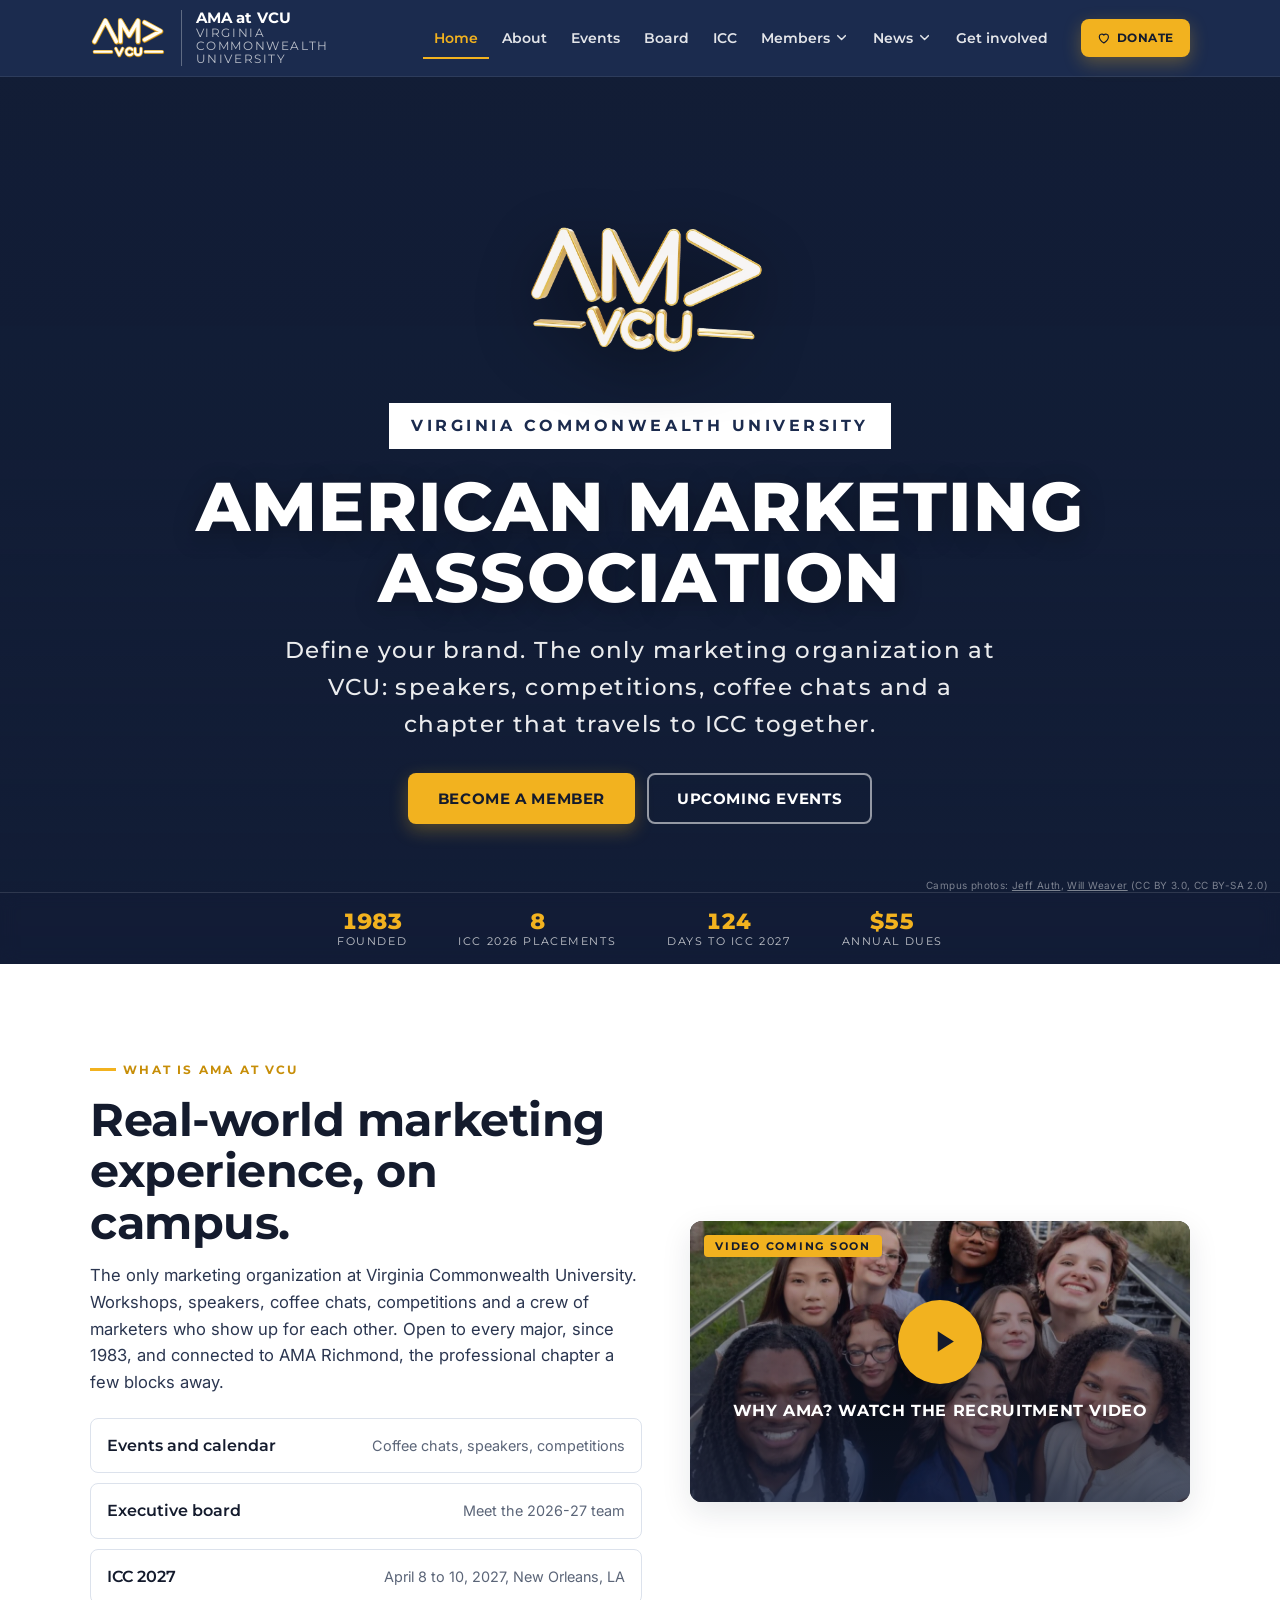
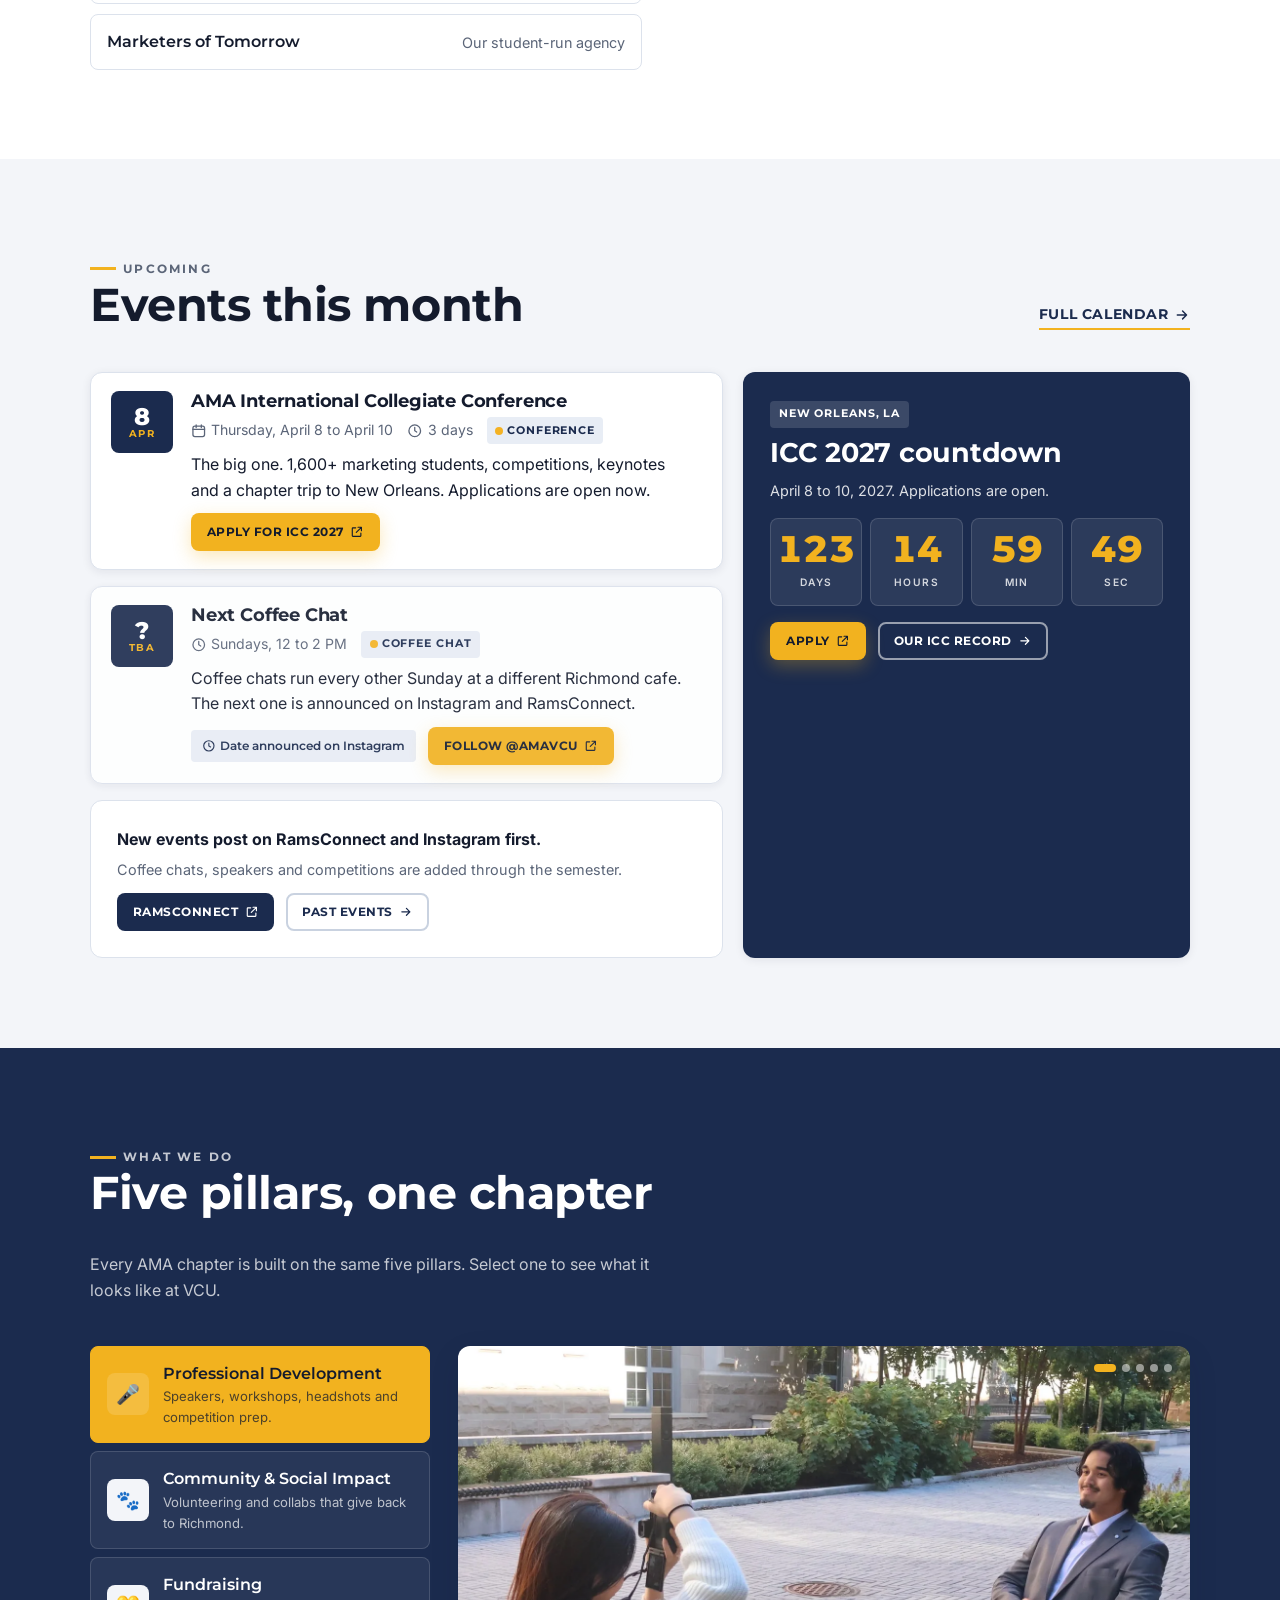
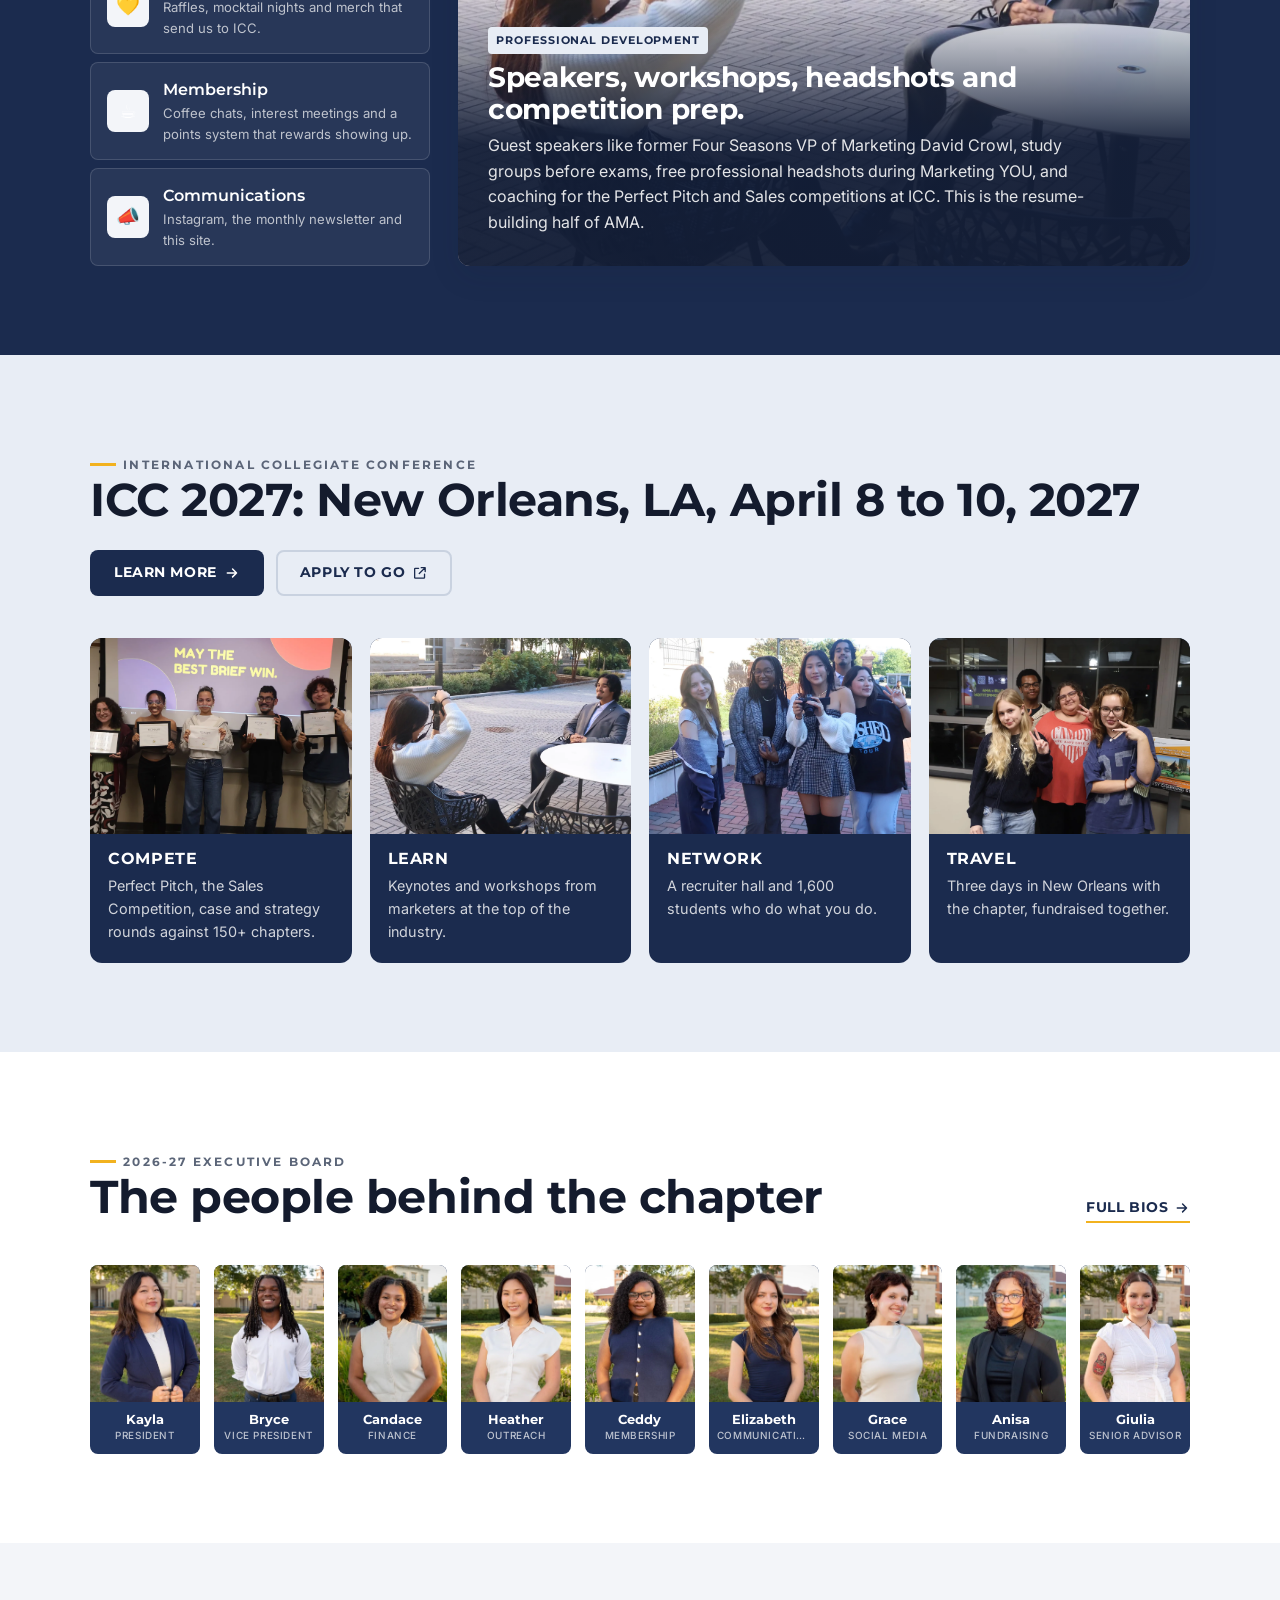
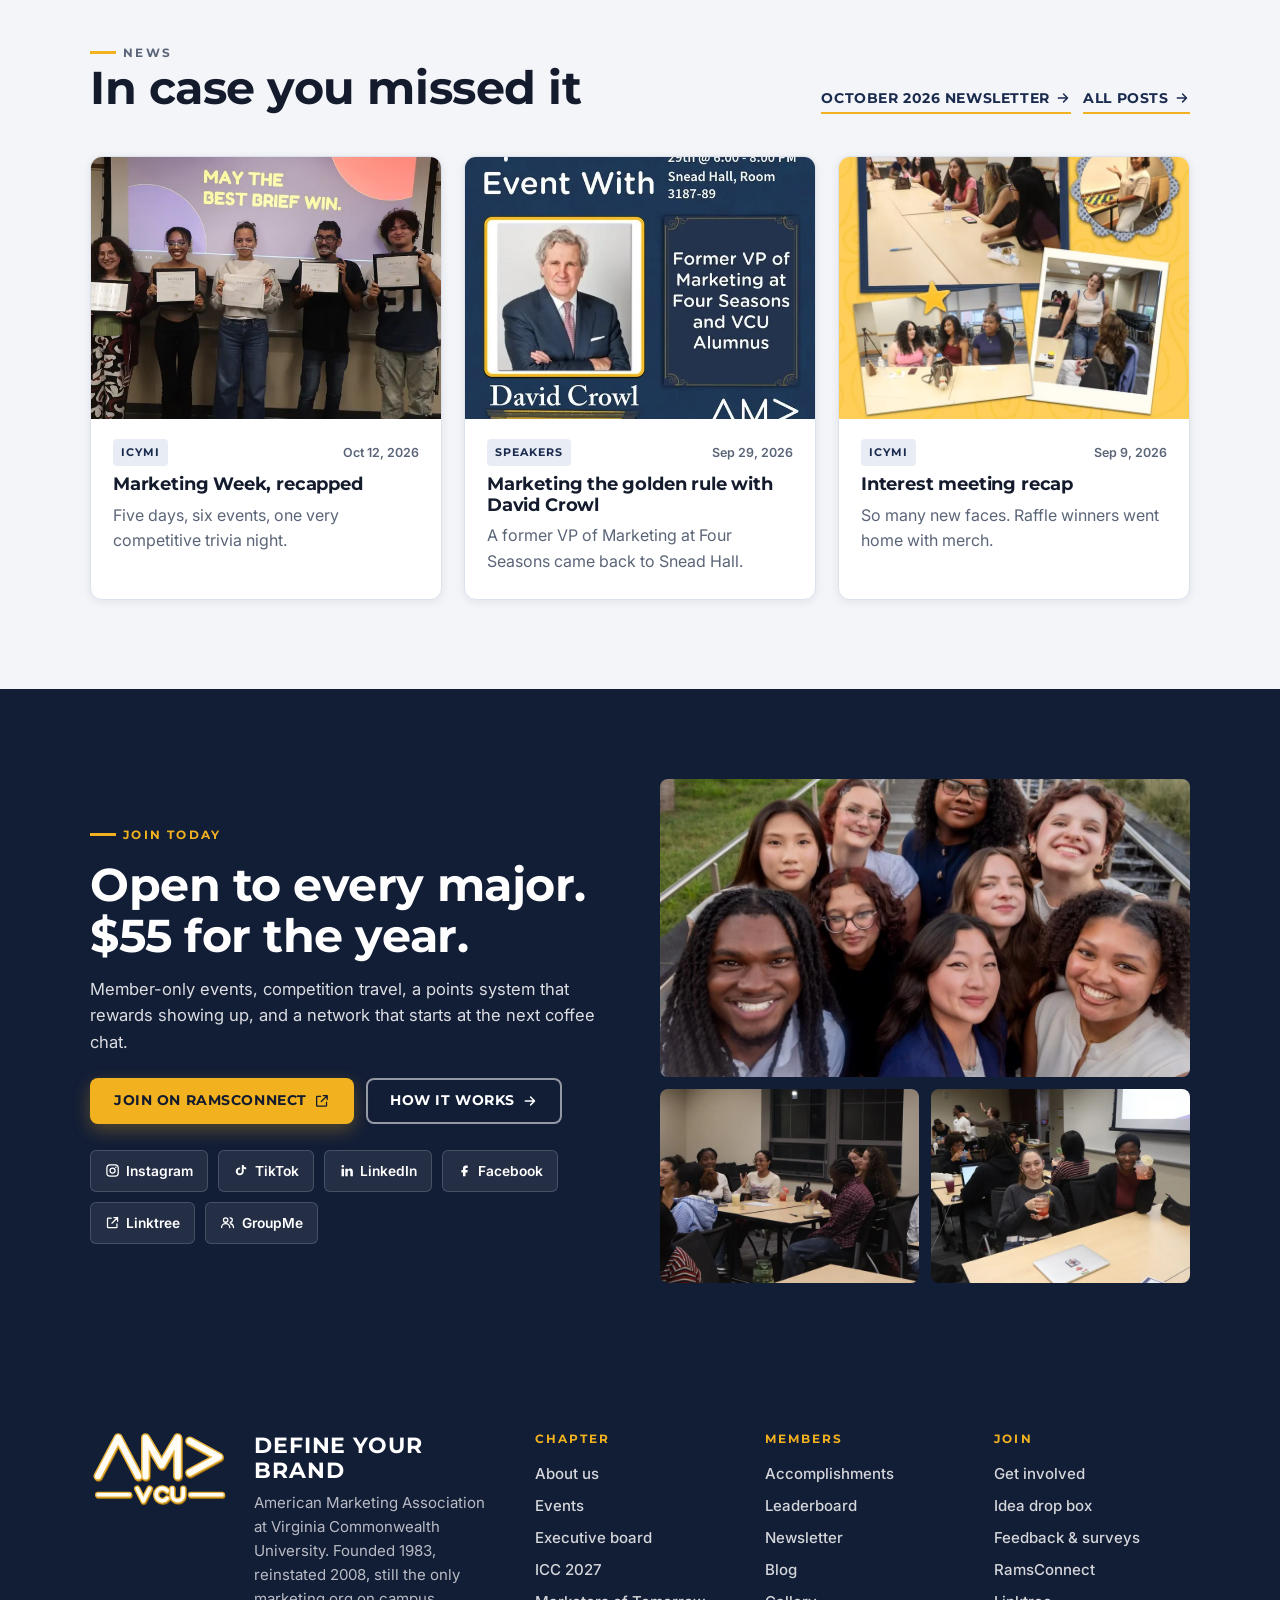
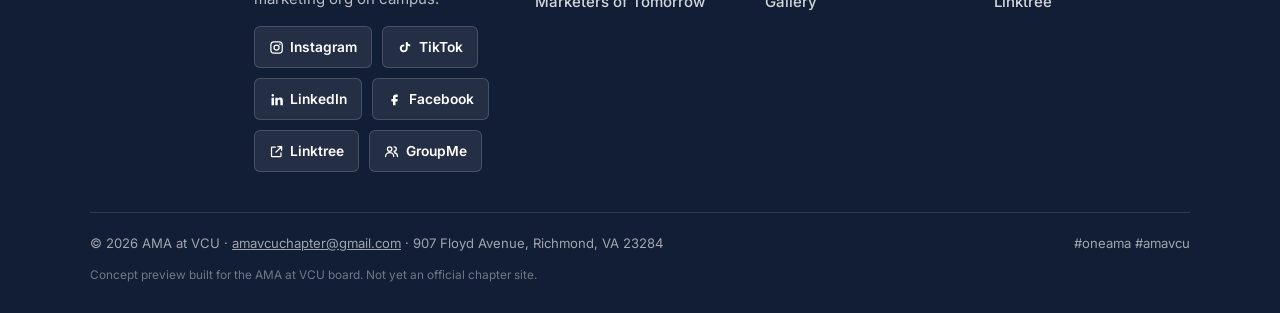
==== commit 04135ab2: "v2: professional restyle with a VCU campus hero Clean Montserrat/Inter type, navy and gold, white an" ====
--- a/index.html
+++ b/index.html
@@ -5,7 +5,7 @@
 <meta name="viewport" content="width=device-width, initial-scale=1">
 <title>AMA at VCU | Define your brand</title>
 <meta name="description" content="The American Marketing Association at Virginia Commonwealth University. The only marketing organization at VCU: coffee chats, speakers, competitions, Marketers of Tomorrow and the trip to ICC.">
-<meta name="theme-color" content="#2E456F">
+<meta name="theme-color" content="#1B2B4E">
 <meta name="robots" content="noindex, nofollow">
 <meta property="og:title" content="AMA at VCU | Define your brand">
 <meta property="og:description" content="The only marketing organization at VCU. Coffee chats, speakers, competitions and the trip to ICC 2027.">
@@ -13,7 +13,7 @@
 <link rel="icon" href="data:image/svg+xml,%3Csvg xmlns='http://www.w3.org/2000/svg' viewBox='0 0 64 64'%3E%3Ccircle cx='32' cy='32' r='32' fill='%23F4B223'/%3E%3Cpath d='M9 41l10-20 10 20M32 41V21l7 11 7-11v20M50 24l8 8-8 8' fill='none' stroke='%23fff' stroke-width='4' stroke-linecap='round' stroke-linejoin='round'/%3E%3C/svg%3E">
 <link rel="preconnect" href="https://fonts.googleapis.com">
 <link rel="preconnect" href="https://fonts.gstatic.com" crossorigin>
-<link href="https://fonts.googleapis.com/css2?family=Nunito:ital,wght@0,500;0,600;0,700;0,800;0,900;1,700&family=DM+Serif+Display:ital@0;1&display=swap" rel="stylesheet">
+<link href="https://fonts.googleapis.com/css2?family=Montserrat:wght@500;600;700;800&family=Inter:wght@400;500;600;700&display=swap" rel="stylesheet">
 <link rel="stylesheet" href="css/style.css">
 </head>
 <body>
@@ -129,6 +129,7 @@
   <div class="wrap head-row">
     <a href="#/" class="brand" aria-label="AMA at VCU home">
       <svg class="brand-logo" viewBox="0 0 766 400" role="img" aria-label="AMA at VCU"><use href="#mark3d"/></svg>
+      <span class="brand-text"><b>AMA at VCU</b><span>Virginia Commonwealth University</span></span>
     </a>
     <nav class="nav" aria-label="Main">
       <a href="#/" data-nav="">Home</a>
@@ -155,6 +156,7 @@
       <a href="#/involved" data-nav="involved">Get involved</a>
     </nav>
     <div class="head-actions">
+      <div class="head-social" id="headSocial"></div>
       <button type="button" class="btn btn-gold btn-sm" data-donate><svg class="ic"><use href="#i-heart"/></svg>Donate</button>
       <button type="button" class="menu-btn" id="menuBtn" aria-label="Open menu" aria-expanded="false"><svg class="ic"><use href="#i-menu"/></svg></button>
     </div>
@@ -185,7 +187,7 @@
       <div class="foot-brand">
         <svg class="foot-logo" viewBox="0 0 766 400" aria-hidden="true"><use href="#mark3d"/></svg>
         <div>
-          <h3>Define your brand.</h3>
+          <h3>Define your brand</h3>
           <p>American Marketing Association at Virginia Commonwealth University. Founded 1983, reinstated 2008, still the only marketing org on campus.</p>
           <div class="social-row" id="footSocial"></div>
         </div>
@@ -194,7 +196,6 @@
       <div class="foot-col"><h4>Members</h4><a href="#/accomplishments">Accomplishments</a><a href="#/leaderboard">Leaderboard</a><a href="#/newsletter">Newsletter</a><a href="#/blog">Blog</a><a href="#/gallery">Gallery</a></div>
       <div class="foot-col"><h4>Join</h4><a href="#/involved">Get involved</a><a href="#/involved#ideas">Idea drop box</a><a href="#/involved#feedback">Feedback & surveys</a><a id="footRams" href="#" target="_blank" rel="noopener">RamsConnect</a><a id="footLinktree" href="#" target="_blank" rel="noopener">Linktree</a></div>
     </div>
-    <div class="foot-swash"><svg><use href="#swash"/></svg></div>
     <div class="foot-bottom">
       <span>© <span id="year"></span> AMA at VCU · <a id="footMail" href="#">amavcuchapter@gmail.com</a> · 907 Floyd Avenue, Richmond, VA 23284</span>
       <span>#oneama #amavcu</span>
--- a/css/style.css
+++ b/css/style.css
@@ -1,484 +1,447 @@
 /* =====================================================================
-   AMA at VCU  |  stylesheet
-   Look: their Instagram. Chalky navy, gold sticker doodles, white name-tag
-   pills, gold rounded photo frames, rounded sans + an italic serif accent.
+   AMA at VCU  |  stylesheet (v2, professional)
+   Navy and gold, clean geometric type, full-bleed campus hero, white and
+   navy sections, straight cards. No doodles, no tilt, no texture.
    ===================================================================== */
 :root{
-  --navy-900:#0F1A33; --navy-800:#1A2B4E; --navy-700:#233760; --navy-600:#2E456F; --navy-500:#3B5583; --navy-400:#587099;
-  --gold:#F4B223; --gold-2:#FFCB4D; --gold-3:#FFE59A; --gold-pale:#FFF4D1; --gold-deep:#C98B0A;
-  --cream:#FBF6EA; --cream-2:#F1E9D6; --paper:#FFFDF8;
-  --ink:#10192E; --ink-2:#2A3650; --muted:#5F6A86; --line:rgba(16,25,46,.12);
-  --coral:#F36B4F; --mint:#B6E3C6; --sky:#8FB6FF;
-  --r:22px; --r-lg:30px; --r-xl:40px;
-  --shadow:0 12px 32px rgba(10,16,35,.16); --shadow-sm:0 4px 14px rgba(10,16,35,.12);
-  --ff:'Nunito',system-ui,-apple-system,'Segoe UI',sans-serif; --serif:'DM Serif Display',Georgia,'Times New Roman',serif;
+  --navy:#1B2B4E; --navy-2:#223660; --navy-3:#2D4475; --navy-deep:#121D36; --ink:#141B2D; --ink-2:#2B3650; --muted:#5B6578;
+  --gold:#F2B21F; --gold-2:#FFC63D; --gold-deep:#C78E08; --gold-soft:#FFF4D6;
+  --bg:#FFFFFF; --bg-2:#F3F5F9; --bg-3:#E8EDF5; --line:#DCE2EC; --line-2:#C9D2E0;
+  --r:12px; --r-sm:8px; --r-lg:18px;
+  --shadow:0 10px 30px rgba(20,27,45,.10); --shadow-sm:0 2px 10px rgba(20,27,45,.08); --shadow-lg:0 24px 60px rgba(20,27,45,.18);
+  --ff:'Inter',system-ui,-apple-system,'Segoe UI',sans-serif; --fh:'Montserrat','Inter',system-ui,sans-serif;
   --wrap:1180px; --gutter:clamp(16px,4vw,40px);
-  --ease:cubic-bezier(.2,.8,.2,1); --spring:cubic-bezier(.34,1.56,.64,1);
-  --head-h:74px;
+  --ease:cubic-bezier(.2,.8,.2,1); --head-h:76px;
 }
 *{box-sizing:border-box}
 html{-webkit-text-size-adjust:100%}
-body{margin:0;font-family:var(--ff);font-weight:500;color:var(--ink);background:var(--navy-600);line-height:1.55;overflow-x:hidden}
+body{margin:0;font-family:var(--ff);font-weight:400;color:var(--ink);background:var(--bg);line-height:1.6;overflow-x:hidden}
 img{max-width:100%;display:block}
 a{color:inherit}
 button{font:inherit;color:inherit;cursor:pointer}
-h1,h2,h3,h4{margin:0;line-height:1.08;letter-spacing:-.015em;font-weight:900}
+h1,h2,h3,h4{margin:0;line-height:1.12;font-family:var(--fh);font-weight:700;letter-spacing:-.01em}
 p{margin:0 0 1em}
-.serif{font-family:var(--serif);font-weight:400;font-style:italic;letter-spacing:0}
-em.serif{font-style:italic}
 .wrap{max-width:var(--wrap);margin:0 auto;padding-left:var(--gutter);padding-right:var(--gutter)}
-.skip{position:absolute;left:-999px;top:8px;background:var(--gold);color:var(--ink);padding:10px 14px;border-radius:999px;z-index:1000}
+.skip{position:absolute;left:-999px;top:8px;background:var(--gold);color:var(--ink);padding:10px 14px;border-radius:6px;z-index:1000}
 .skip:focus{left:12px}
 .ic{width:1.1em;height:1.1em;vertical-align:-.2em;fill:none}
-.muted{color:var(--muted)} .small{font-size:.9rem}
-.center{text-align:center}
+.muted{color:var(--muted)} .small{font-size:.9rem} .center{text-align:center}
 .hide{display:none!important}
-:focus-visible{outline:3px solid var(--gold);outline-offset:3px;border-radius:8px}
+:focus-visible{outline:3px solid var(--gold);outline-offset:3px;border-radius:4px}
+.serif{font-family:inherit;font-style:normal;font-weight:inherit}
+em.serif{font-style:normal;color:var(--gold-deep)}
+.s-navy em.serif,.card.navy em.serif{color:var(--gold)}
+.gold{color:var(--gold)} .navy{color:var(--navy)}
 
 /* ---------- surfaces ---------- */
-.s-navy{position:relative;background:var(--navy-600);color:#fff;isolation:isolate}
-.s-navy::before{content:"";position:absolute;inset:0;background:url(../assets/img/chalk.png) repeat;background-size:420px;opacity:.5;mix-blend-mode:screen;pointer-events:none;z-index:0}
-.s-navy::after{content:"";position:absolute;inset:0;background:radial-gradient(900px 500px at 15% 10%,rgba(255,255,255,.14),transparent 60%),radial-gradient(700px 500px at 90% 90%,rgba(0,0,0,.28),transparent 60%);pointer-events:none;z-index:0}
-.s-navy>*{position:relative;z-index:1}
-.s-navy.deep{background:var(--navy-700)}
-.s-cream{background:var(--cream);color:var(--ink);position:relative}
-.s-cream::before{content:"";position:absolute;inset:0;background:url(../assets/img/chalk.png) repeat;background-size:420px;opacity:.22;mix-blend-mode:multiply;pointer-events:none}
-.s-cream>*{position:relative}
-.s-gold{background:#F7C544;color:var(--ink);position:relative}
-.s-gold::before{content:"";position:absolute;inset:0;opacity:.35;pointer-events:none;background-image:url("data:image/svg+xml,%3Csvg xmlns='http://www.w3.org/2000/svg' width='140' height='140' viewBox='0 0 140 140'%3E%3Cg fill='none' stroke='%23E6A61A' stroke-width='3' stroke-linecap='round'%3E%3Cpath d='M30 40c0-10 10-16 18-10s6 18-4 20-18-8-12-18 24-14 34-2'/%3E%3Cpath d='M98 100c0-10 10-16 18-10s6 18-4 20-18-8-12-18 24-14 34-2'/%3E%3Cpath d='M100 20c6-6 16-2 14 6s-14 8-16 0'/%3E%3Cpath d='M20 110c6-6 16-2 14 6s-14 8-16 0'/%3E%3C/g%3E%3C/svg%3E")}
-.s-gold>*{position:relative}
-.section{padding:clamp(56px,8vw,104px) 0}
-.section.tight{padding:clamp(36px,5vw,64px) 0}
+.s-navy{background:var(--navy);color:#fff;position:relative}
+.s-navy.deep{background:var(--navy-deep)}
+.s-cream{background:var(--bg-2);color:var(--ink);position:relative}
+.s-gold{background:var(--bg-3);color:var(--ink);position:relative}
+.s-navy>*,.s-cream>*,.s-gold>*{position:relative}
+.section{padding:clamp(56px,7vw,96px) 0}
+.section.tight{padding:clamp(36px,5vw,60px) 0}
 
 /* ---------- type ---------- */
-.eyebrow{display:inline-flex;align-items:center;gap:.5em;font-weight:800;font-size:.8rem;letter-spacing:.14em;text-transform:uppercase;margin:0 0 14px}
-.eyebrow::before{content:"";width:28px;height:4px;border-radius:4px;background:var(--gold)}
-.s-cream .eyebrow{color:var(--navy-600)}
-.h-xl{font-size:clamp(2.6rem,6.4vw,5.4rem);line-height:.98}
-.h-lg{font-size:clamp(2.1rem,4.4vw,3.6rem)}
-.h-md{font-size:clamp(1.5rem,2.6vw,2.1rem)}
-.h-sm{font-size:1.2rem}
-.lede{font-size:clamp(1.05rem,1.4vw,1.25rem);max-width:60ch;font-weight:600}
-.s-navy .lede{color:rgba(255,255,255,.86)}
-.s-cream .lede{color:var(--ink-2)}
-.gold{color:var(--gold)} .navy{color:var(--navy-600)}
-.sec-head{display:flex;align-items:flex-end;justify-content:space-between;gap:24px;flex-wrap:wrap;margin-bottom:clamp(26px,4vw,44px)}
-.sec-head p{margin:10px 0 0;max-width:56ch}
+.eyebrow{display:inline-flex;align-items:center;gap:.6em;font-family:var(--fh);font-weight:700;font-size:.76rem;letter-spacing:.18em;text-transform:uppercase;margin:0 0 14px;color:var(--gold-deep)}
+.eyebrow::before{content:"";width:26px;height:3px;background:var(--gold)}
+.s-navy .eyebrow{color:var(--gold)}
+.h-xl{font-size:clamp(2.4rem,5.6vw,4.4rem);line-height:1.02;letter-spacing:-.02em}
+.h-lg{font-size:clamp(1.9rem,3.6vw,2.9rem)}
+.h-md{font-size:clamp(1.35rem,2.2vw,1.7rem)}
+.h-sm{font-size:1.12rem}
+.lede{font-size:clamp(1.02rem,1.3vw,1.18rem);max-width:62ch;color:var(--ink-2)}
+.s-navy .lede{color:rgba(255,255,255,.85)}
+.sec-head{display:flex;align-items:flex-end;justify-content:space-between;gap:24px;flex-wrap:wrap;margin-bottom:clamp(26px,4vw,42px)}
+.sec-head p{margin:10px 0 0;max-width:58ch;color:var(--muted)}
+.s-navy .sec-head p{color:rgba(255,255,255,.75)}
 .sec-head .more{white-space:nowrap}
 
 /* ---------- buttons ---------- */
-.btn{display:inline-flex;align-items:center;gap:.5em;padding:14px 24px;border-radius:999px;font-weight:800;text-decoration:none;border:2px solid transparent;transition:transform .25s var(--spring),box-shadow .25s,background .2s,color .2s;line-height:1;white-space:nowrap}
-.btn:hover{transform:translateY(-3px)}
-.btn:active{transform:translateY(0) scale(.98)}
-.btn-gold{background:var(--gold);color:var(--ink);box-shadow:0 8px 20px rgba(244,178,35,.35)}
-.btn-gold:hover{background:var(--gold-2);box-shadow:0 12px 26px rgba(244,178,35,.45)}
-.btn-navy{background:var(--navy-700);color:#fff;box-shadow:var(--shadow-sm)}
-.btn-navy:hover{background:var(--navy-800)}
-.btn-ghost{background:transparent;color:#fff;border-color:rgba(255,255,255,.5)}
+.btn{display:inline-flex;align-items:center;gap:.5em;padding:13px 22px;border-radius:var(--r-sm);font-family:var(--fh);font-weight:700;font-size:.9rem;letter-spacing:.04em;text-transform:uppercase;text-decoration:none;border:2px solid transparent;transition:transform .2s var(--ease),box-shadow .2s,background .2s,color .2s,border-color .2s;line-height:1;white-space:nowrap}
+.btn:hover{transform:translateY(-2px)}
+.btn-gold{background:var(--gold);color:var(--ink);box-shadow:0 6px 18px rgba(242,178,31,.3)}
+.btn-gold:hover{background:var(--gold-2)}
+.btn-navy{background:var(--navy);color:#fff}
+.btn-navy:hover{background:var(--navy-2)}
+.btn-ghost{background:transparent;color:#fff;border-color:rgba(255,255,255,.55)}
 .btn-ghost:hover{border-color:#fff;background:rgba(255,255,255,.08)}
-.s-cream .btn-ghost,.s-gold .btn-ghost,.card .btn-ghost{color:var(--navy-700);border-color:rgba(35,55,96,.4)}
-.s-cream .btn-ghost:hover,.card .btn-ghost:hover{background:rgba(35,55,96,.06);border-color:var(--navy-700)}
-.btn-white{background:#fff;color:var(--navy-700);box-shadow:var(--shadow-sm)}
-.btn-sm{padding:10px 16px;font-size:.92rem}
-.btn-lg{padding:18px 30px;font-size:1.08rem}
+.s-cream .btn-ghost,.s-gold .btn-ghost,.card .btn-ghost,.bg .btn-ghost{color:var(--navy);border-color:var(--line-2)}
+.s-cream .btn-ghost:hover,.card .btn-ghost:hover{background:#fff;border-color:var(--navy)}
+.card.navy .btn-ghost,.s-navy .card.navy .btn-ghost{color:#fff;border-color:rgba(255,255,255,.55)}
+.card.navy .btn-ghost:hover{background:rgba(255,255,255,.1);border-color:#fff}
+.btn-white{background:#fff;color:var(--navy);box-shadow:var(--shadow-sm)}
+.btn-sm{padding:10px 14px;font-size:.78rem}
+.btn-lg{padding:16px 28px;font-size:.95rem}
 .btn-row{display:flex;gap:12px;flex-wrap:wrap;align-items:center}
-.linklike{background:none;border:0;padding:0;text-decoration:underline;font-weight:700}
-.textlink{font-weight:800;text-decoration:none;border-bottom:2px solid var(--gold);display:inline-flex;align-items:center;gap:.3em}
-.textlink:hover{border-bottom-color:currentColor}
-
-/* ---------- name-tag pill (their white label with the wobbly outline) ---------- */
-.tag-pill{position:relative;display:inline-block;background:#fff;color:var(--navy-700);font-weight:900;padding:.42em 1.1em;border-radius:999px;line-height:1.1;letter-spacing:-.01em;box-shadow:0 6px 0 rgba(10,16,35,.18),0 0 0 3px #fff}
-.tag-pill::after{content:"";position:absolute;inset:-3px;border:2.5px solid var(--navy-700);border-radius:999px;transform:rotate(-1.4deg) scaleX(1.015);pointer-events:none;opacity:.9}
-.tag-pill.lg{font-size:clamp(1.3rem,2.4vw,2rem);padding:.4em 1.1em}
-.tag-pill.sm{font-size:.82rem;padding:.35em .9em;box-shadow:0 4px 0 rgba(10,16,35,.16),0 0 0 2px #fff}
-.tag-pill.sm::after{inset:-2px;border-width:2px}
-.tag-pill.gold{background:var(--gold);color:var(--ink);box-shadow:0 6px 0 rgba(10,16,35,.18),0 0 0 3px var(--gold)}
-.tag-pill.gold::after{border-color:#fff}
-
-/* ---------- stickers ---------- */
-.sticker{position:absolute;width:var(--s,56px);height:var(--s,56px);left:var(--x,0);top:var(--y,0);transform:rotate(var(--r,0deg));filter:drop-shadow(0 4px 6px rgba(10,16,35,.25));pointer-events:none;z-index:3}
-.sticker svg{width:100%;height:100%;overflow:visible}
-.sticker.right{left:auto;right:var(--x,0)}
-.sticker.bottom{top:auto;bottom:var(--y,0)}
-.st-float{animation:stFloat 5s ease-in-out infinite}
-.st-pop{animation:stPop .7s var(--spring) both}
-@keyframes stFloat{0%,100%{transform:rotate(var(--r,0deg)) translateY(0)}50%{transform:rotate(calc(var(--r,0deg) + 6deg)) translateY(-7px)}}
-@keyframes stPop{0%{transform:rotate(var(--r,0deg)) scale(0)}100%{transform:rotate(var(--r,0deg)) scale(1)}}
-.underline-wrap{position:relative;display:inline-block;white-space:nowrap}
-.underline-wrap svg{position:absolute;left:-2%;right:-2%;bottom:-.12em;width:104%;height:.32em;color:var(--gold);overflow:visible}
-.underline-wrap svg path{stroke-dasharray:640;stroke-dashoffset:640;animation:draw 1.1s .5s var(--ease) forwards}
-@keyframes draw{to{stroke-dashoffset:0}}
-.swash-line{display:flex;justify-content:center;margin:24px 0}
-.swash-line svg{width:min(420px,70%);height:44px;color:rgba(255,255,255,.75)}
-.s-cream .swash-line svg{color:var(--navy-500)}
-
-/* ---------- gold photo frame ---------- */
-.frame{position:relative;border-radius:26px;background:var(--gold);padding:9px;box-shadow:var(--shadow)}
-.frame>img,.frame>.frame-in{border-radius:19px;width:100%;height:100%;object-fit:cover;display:block;box-shadow:inset 0 0 0 3px #fff}
-.frame::after{content:"";position:absolute;inset:9px;border-radius:19px;box-shadow:inset 0 0 0 3px rgba(255,255,255,.95);pointer-events:none}
-
-/* ---------- cards ---------- */
-.card{background:var(--paper);color:var(--ink);border-radius:var(--r);box-shadow:var(--shadow);padding:26px;position:relative}
-.card.navy{background:var(--navy-700);color:#fff}
-.card.gold{background:var(--gold);color:var(--ink)}
-.card.flat{box-shadow:none;border:1.5px solid var(--line)}
+.linklike{background:none;border:0;padding:0;text-decoration:underline;font-weight:600}
+.textlink{font-family:var(--fh);font-weight:700;font-size:.9rem;letter-spacing:.04em;text-transform:uppercase;text-decoration:none;display:inline-flex;align-items:center;gap:.4em;color:var(--navy);border-bottom:2px solid var(--gold);padding-bottom:2px}
+.textlink:hover{color:var(--gold-deep)}
+.s-navy .textlink{color:#fff}
+
+/* labels (the old sticker pill, now a clean tag) */
+.tag-pill{display:inline-block;font-family:var(--fh);font-weight:700;font-size:.74rem;letter-spacing:.16em;text-transform:uppercase;padding:.5em 1em;border-radius:4px;background:var(--gold);color:var(--ink);line-height:1}
+.tag-pill.sm{font-size:.68rem}
+.tag-pill.lg{font-size:.9rem}
+.sticker,.swash-line,.underline-wrap svg{display:none!important}
+.underline-wrap{position:static;white-space:normal}
+
+/* ---------- cards / chips / grids ---------- */
+.card{background:#fff;color:var(--ink);border-radius:var(--r);border:1px solid var(--line);box-shadow:var(--shadow-sm);padding:26px;position:relative}
+.card.navy{background:var(--navy);color:#fff;border-color:transparent}
+.card.gold{background:var(--gold-soft);color:var(--ink);border-color:#F5DFA3}
+.card.flat{box-shadow:none}
 .card h3{margin-bottom:.4em}
-.chip{display:inline-flex;align-items:center;gap:.4em;padding:.35em .8em;border-radius:999px;font-size:.78rem;font-weight:800;letter-spacing:.04em;text-transform:uppercase;background:var(--gold-pale);color:var(--navy-700)}
-.chip.navy{background:var(--navy-700);color:#fff}
-.chip.outline{background:transparent;border:2px solid currentColor}
+.chip{display:inline-flex;align-items:center;gap:.4em;padding:.4em .75em;border-radius:4px;font-family:var(--fh);font-size:.7rem;font-weight:700;letter-spacing:.08em;text-transform:uppercase;background:var(--bg-3);color:var(--navy)}
+.chip.navy{background:var(--navy);color:#fff}
+.card.navy .chip{background:rgba(255,255,255,.14);color:#fff}
+.chip.outline{background:transparent;border:1.5px solid currentColor}
 .chip.dot::before{content:"";width:8px;height:8px;border-radius:50%;background:var(--chip,var(--gold))}
 .grid{display:grid;gap:22px}
 .g2{grid-template-columns:repeat(2,1fr)} .g3{grid-template-columns:repeat(3,1fr)} .g4{grid-template-columns:repeat(4,1fr)}
 @media (max-width:980px){.g3,.g4{grid-template-columns:repeat(2,1fr)}}
 @media (max-width:640px){.g2,.g3,.g4{grid-template-columns:1fr}}
+.frame{position:relative;border-radius:var(--r);overflow:hidden;box-shadow:var(--shadow)}
+.frame>img{width:100%;height:100%;object-fit:cover;display:block}
 
 /* ---------- header ---------- */
-.site-head{position:sticky;top:0;z-index:60;background:rgba(27,43,78,.82);backdrop-filter:blur(14px);-webkit-backdrop-filter:blur(14px);color:#fff;border-bottom:1px solid rgba(255,255,255,.08);transition:box-shadow .3s}
-.site-head.scrolled{box-shadow:0 10px 30px rgba(0,0,0,.25)}
-.head-row{display:flex;align-items:center;gap:20px;height:var(--head-h)}
-.brand{display:flex;align-items:center;gap:12px;text-decoration:none;color:#fff;margin-right:auto}
-.brand-logo{height:42px;width:auto;aspect-ratio:766/400;display:block;overflow:visible;filter:drop-shadow(0 3px 6px rgba(0,0,0,.35));transition:transform .4s var(--spring)}
-.brand:hover .brand-logo{transform:scale(1.05)}
-.nav{display:flex;align-items:center;gap:4px}
-.nav>a,.nav-group>button{display:inline-flex;align-items:center;gap:4px;padding:10px 14px;border-radius:999px;text-decoration:none;font-weight:800;font-size:.95rem;background:transparent;border:0;color:rgba(255,255,255,.88);transition:background .2s,color .2s}
-.nav>a:hover,.nav-group>button:hover,.nav-group.open>button{background:rgba(255,255,255,.12);color:#fff}
-.nav>a.active{background:var(--gold);color:var(--ink)}
+.site-head{position:sticky;top:0;z-index:60;background:var(--navy);color:#fff;border-bottom:1px solid rgba(255,255,255,.08);transition:box-shadow .3s}
+.site-head.scrolled{box-shadow:0 8px 24px rgba(0,0,0,.25)}
+.site-head .progress{position:absolute;left:0;bottom:-1px;height:3px;width:100%;background:var(--gold);transform-origin:left;transform:scaleX(var(--p,0));pointer-events:none}
+.head-row{display:flex;align-items:center;gap:22px;height:var(--head-h);transition:height .3s var(--ease)}
+.site-head.scrolled .head-row{height:64px}
+.brand{display:flex;align-items:center;gap:14px;text-decoration:none;color:#fff;margin-right:auto}
+.brand-logo{height:40px;width:auto;aspect-ratio:766/400;display:block;overflow:visible;transition:height .3s var(--ease)}
+.site-head.scrolled .brand-logo{height:34px}
+.brand-text{display:flex;flex-direction:column;line-height:1.15;border-left:1px solid rgba(255,255,255,.3);padding-left:14px;font-family:var(--fh)}
+.brand-text b{font-weight:700;font-size:.92rem;letter-spacing:.01em}
+.brand-text span{font-size:.72rem;letter-spacing:.14em;text-transform:uppercase;color:rgba(255,255,255,.7)}
+.nav{display:flex;align-items:center;gap:2px}
+.nav>a,.nav-group>button{display:inline-flex;align-items:center;gap:4px;padding:10px 11px;white-space:nowrap;flex:none;border-radius:6px;text-decoration:none;font-family:var(--fh);font-weight:600;font-size:.86rem;background:transparent;border:0;color:rgba(255,255,255,.88);transition:background .2s,color .2s}
+.nav>a:hover,.nav-group>button:hover,.nav-group.open>button{background:rgba(255,255,255,.1);color:#fff}
+.nav>a.active,.nav-group.active>button{color:var(--gold);box-shadow:inset 0 -2px 0 var(--gold);border-radius:0}
 .nav-group{position:relative}
-.nav-group.active>button{background:var(--gold);color:var(--ink)}
 .nav-group>button .ic{transition:transform .25s}
 .nav-group.open>button .ic{transform:rotate(180deg)}
-.nav-panel{position:absolute;top:calc(100% + 10px);left:0;min-width:270px;background:var(--paper);color:var(--ink);border-radius:18px;padding:10px;box-shadow:var(--shadow);display:none;flex-direction:column;gap:2px}
-.nav-panel::before{content:"";position:absolute;top:-10px;left:0;right:0;height:10px}
+.nav-panel{position:absolute;top:calc(100% + 12px);left:0;min-width:270px;background:#fff;color:var(--ink);border-radius:var(--r-sm);padding:8px;box-shadow:var(--shadow-lg);display:none;flex-direction:column;gap:2px;border:1px solid var(--line)}
+.nav-panel::before{content:"";position:absolute;top:-12px;left:0;right:0;height:12px}
 .nav-group.open .nav-panel,.nav-group:hover .nav-panel{display:flex}
-.nav-panel a{display:flex;flex-direction:column;padding:10px 12px;border-radius:12px;text-decoration:none;font-size:.95rem}
-.nav-panel a span{font-size:.8rem;color:var(--muted);font-weight:600}
-.nav-panel a:hover,.nav-panel a.active{background:var(--gold-pale)}
+.nav-panel a{display:flex;flex-direction:column;padding:10px 12px;border-radius:6px;text-decoration:none;font-size:.92rem;font-weight:600}
+.nav-panel a span{font-size:.78rem;color:var(--muted);font-weight:400}
+.nav-panel a:hover,.nav-panel a.active{background:var(--bg-2)}
 .head-actions{display:flex;align-items:center;gap:10px}
-.menu-btn{display:none;width:44px;height:44px;border-radius:50%;border:0;background:rgba(255,255,255,.12);color:#fff;align-items:center;justify-content:center}
+.menu-btn{display:none;width:44px;height:44px;border-radius:6px;border:0;background:rgba(255,255,255,.1);color:#fff;align-items:center;justify-content:center}
 .menu-btn .ic{width:1.5em;height:1.5em}
-@media (max-width:1060px){.nav{display:none}.menu-btn{display:inline-flex}}
-@media (max-width:480px){.brand-logo{height:36px}.head-actions .btn{padding:10px 14px}.modal-card{padding:26px 20px}.modal-card h3{font-size:1.6rem}}
+@media (max-width:1100px){.nav{display:none}.menu-btn{display:inline-flex}}
+@media (max-width:560px){.brand-text{display:none}.head-actions .btn{padding:10px 12px}}
 
 /* mobile menu */
-.mobile-menu{position:fixed;inset:0;z-index:80;background:var(--navy-700);color:#fff;overflow:auto}
+.mobile-menu{position:fixed;inset:0;z-index:80;background:var(--navy);color:#fff;overflow:auto}
 .mobile-menu[hidden]{display:none}
-.mm-inner{padding:20px var(--gutter) 40px;max-width:720px;margin:0 auto;animation:fadeUp .35s var(--ease)}
+.mm-inner{padding:20px var(--gutter) 40px;max-width:720px;margin:0 auto}
 .mm-top{display:flex;justify-content:space-between;align-items:center;margin-bottom:24px}
 .mm-groups{display:grid;grid-template-columns:repeat(2,1fr);gap:26px}
-.mm-groups h4{font-size:.8rem;letter-spacing:.14em;text-transform:uppercase;color:var(--gold);margin-bottom:8px}
-.mm-groups a,.mm-groups button{display:block;color:#fff;text-decoration:none;font-size:1.25rem;font-weight:800;padding:6px 0}
+.mm-groups h4{font-size:.72rem;letter-spacing:.18em;text-transform:uppercase;color:var(--gold);margin-bottom:10px}
+.mm-groups a,.mm-groups button{display:block;color:#fff;text-decoration:none;font-family:var(--fh);font-size:1.15rem;font-weight:600;padding:6px 0}
 .mm-social{margin-top:30px;display:flex;gap:10px;flex-wrap:wrap}
 @media (max-width:520px){.mm-groups{grid-template-columns:1fr}}
 
+/* ---------- hero: full-bleed campus background ---------- */
+.hero{position:relative;min-height:min(92vh,860px);display:flex;align-items:center;justify-content:center;text-align:center;color:#fff;overflow:hidden;background:var(--navy-deep)}
+.hero-bg{position:absolute;inset:0;z-index:0}
+.hero-bg .slide{position:absolute;inset:-6%;background-size:cover;background-position:center;opacity:0;animation:kenburns var(--dur,28s) ease-in-out infinite;animation-delay:var(--delay,0s);will-change:transform,opacity}
+.hero-bg video{position:absolute;inset:0;width:100%;height:100%;object-fit:cover}
+.hero-bg::after{content:"";position:absolute;inset:0;background:linear-gradient(180deg,rgba(18,29,54,.55) 0%,rgba(18,29,54,.5) 45%,rgba(18,29,54,.86) 100%)}
+@keyframes kenburns{0%{opacity:0;transform:scale(1) translate(0,0)}8%{opacity:1}33%{opacity:1}41%{opacity:0;transform:scale(1.1) translate(-1.5%,1%)}100%{opacity:0;transform:scale(1.1) translate(-1.5%,1%)}}
+.hero-bg.single .slide{animation:kenburnsSolo 40s ease-in-out infinite alternate;opacity:1}
+@keyframes kenburnsSolo{from{transform:scale(1) translate(0,0)}to{transform:scale(1.1) translate(-1.5%,1%)}}
+.hero-inner{position:relative;z-index:1;padding:clamp(70px,10vw,120px) var(--gutter) clamp(90px,12vw,140px);max-width:980px;margin:0 auto}
+.hero-logo{width:min(300px,60vw);margin:0 auto 18px}
+.hero-logo .logo3d{filter:drop-shadow(0 18px 30px rgba(0,0,0,.45))}
+.hero-school{display:inline-block;background:#fff;color:var(--navy);font-family:var(--fh);font-weight:700;font-size:clamp(.78rem,1.3vw,1rem);letter-spacing:.22em;text-transform:uppercase;padding:.65em 1.4em;margin-bottom:22px}
+.hero h1{font-size:clamp(2.1rem,5.4vw,4.3rem);line-height:1.04;letter-spacing:.02em;text-transform:uppercase;font-weight:800;text-shadow:0 4px 24px rgba(0,0,0,.35)}
+.hero .tagline{font-family:var(--fh);font-weight:500;font-size:clamp(1.05rem,1.8vw,1.45rem);letter-spacing:.06em;margin:18px auto 30px;color:rgba(255,255,255,.92);max-width:48ch}
+.hero .btn-row{justify-content:center}
+.hero-strip{position:absolute;left:0;right:0;bottom:0;z-index:1;background:rgba(18,29,54,.72);backdrop-filter:blur(8px);border-top:1px solid rgba(255,255,255,.12)}
+.hero-strip .wrap{display:flex;justify-content:center;gap:clamp(18px,4vw,56px);flex-wrap:wrap;padding-top:16px;padding-bottom:16px}
+.hero-strip .stat{display:flex;flex-direction:column;align-items:center;font-family:var(--fh);line-height:1.15}
+.hero-strip .stat b{font-size:1.4rem;font-weight:800;color:var(--gold);font-variant-numeric:tabular-nums}
+.hero-strip .stat span{font-size:.7rem;letter-spacing:.14em;text-transform:uppercase;color:rgba(255,255,255,.75)}
+.hero-credit{position:absolute;right:12px;bottom:70px;z-index:1;font-size:.62rem;color:rgba(255,255,255,.45);letter-spacing:.04em}
+.hero-credit a{color:inherit}
+@media (max-width:640px){.hero{min-height:auto}.hero-inner{padding-bottom:150px}.hero-strip .wrap{gap:14px 22px}.hero-credit{bottom:112px}.hero-school{font-size:.68rem;letter-spacing:.16em;padding:.6em 1em}.hero-logo{width:min(240px,60vw)}}
+
 /* ---------- 3D logo (video + WebGL matte, see js/logo.js) ---------- */
-.logo3d{position:relative;width:100%;aspect-ratio:8/5;filter:drop-shadow(0 26px 40px rgba(0,0,0,.4))}
+.logo3d{position:relative;width:100%;aspect-ratio:8/5}
 .logo3d-still,.logo3d-canvas{position:absolute;inset:0;width:100%;height:100%;object-fit:contain;transition:opacity .5s}
 .logo3d-canvas{opacity:0}
 .logo3d.live .logo3d-canvas{opacity:1}
 .logo3d.live .logo3d-still{opacity:0}
 .logo3d-src{position:absolute;width:1px;height:1px;opacity:0;pointer-events:none}
-.foot-logo{width:150px;height:auto;aspect-ratio:766/400;overflow:visible;filter:drop-shadow(0 6px 14px rgba(0,0,0,.4))}
-.nc-logo{width:104px;height:auto;aspect-ratio:766/400;overflow:visible;filter:drop-shadow(0 4px 10px rgba(0,0,0,.35))}
-
-/* ---------- gingham marquee ---------- */
-.gingham{background-color:#F7C544;background-image:linear-gradient(90deg,rgba(255,255,255,.38) 50%,transparent 50%),linear-gradient(rgba(255,255,255,.38) 50%,transparent 50%);background-size:26px 26px;color:var(--navy-800);overflow:hidden;border-top:3px solid rgba(255,255,255,.8);border-bottom:3px solid rgba(255,255,255,.8)}
-.marquee{display:flex;white-space:nowrap;padding:14px 0;font-weight:900;font-size:1.05rem;letter-spacing:.08em;text-transform:uppercase}
-.marquee .track{display:flex;gap:40px;padding-right:40px;animation:marquee 32s linear infinite}
-.marquee .track span{display:inline-flex;align-items:center;gap:14px}
-.marquee .track span::after{content:"✦";color:var(--navy-600)}
-@keyframes marquee{to{transform:translateX(-100%)}}
-.gingham:hover .track{animation-play-state:paused}
-
-/* ---------- hero ---------- */
-.hero{padding:clamp(40px,6vw,80px) 0 clamp(50px,7vw,90px);overflow:hidden}
-.hero-grid{display:grid;grid-template-columns:1.1fr .9fr;gap:40px;align-items:center}
-.hero h1{margin:14px 0 20px}
-.hero h1 .serif{color:var(--gold);font-size:1.12em}
-.hero .lede{margin-bottom:28px}
-.hero-stats{display:flex;gap:10px;flex-wrap:wrap;margin-top:30px}
-.stat-pill{display:inline-flex;align-items:center;gap:8px;padding:8px 14px;border-radius:999px;background:rgba(255,255,255,.1);border:1px solid rgba(255,255,255,.18);font-weight:800;font-size:.9rem}
-.stat-pill b{color:var(--gold)}
-.hero-grid{grid-template-columns:1fr 1.08fr}
-.hero-art{position:relative}
-.ring{position:relative;width:100%;aspect-ratio:1/1.06;margin:64px auto 0}
-.ring-logo{position:absolute;left:50%;top:50%;width:56%;transform:translate(-50%,-50%);z-index:1}
-.pin{position:absolute;left:var(--cx);top:var(--cy);width:20%;z-index:2;transform:translate(-50%,-50%) translate(calc(var(--mx,0) * var(--par,10px)),calc(var(--my,0) * var(--par,10px)));transition:transform .5s ease-out}
-.pin:hover{z-index:5}
-.polaroid{position:relative;display:block;width:100%;margin:0;background:#fff;padding:5px 5px 0;border-radius:11px;box-shadow:var(--shadow);color:var(--navy-700);text-decoration:none;transform:rotate(var(--r,0deg));transition:transform .45s var(--spring),box-shadow .3s;animation:dealIn .75s var(--spring) calc(.35s + var(--n,0) * .07s) backwards,bob 6s ease-in-out var(--d,0s) infinite}
-.polaroid img{border-radius:6px;aspect-ratio:4/5;object-fit:cover;object-position:50% 18%;width:100%;display:block}
-.polaroid figcaption{height:40px;display:flex;flex-direction:column;align-items:center;justify-content:center;text-align:center;font-weight:900;font-size:.76rem;line-height:1.1;padding:0 3px}
-.polaroid figcaption small{display:block;max-width:100%;margin-top:2px;font-weight:700;color:var(--muted);font-size:.5rem;letter-spacing:.03em;text-transform:uppercase;white-space:nowrap;overflow:hidden;text-overflow:ellipsis}
-.polaroid:hover{transform:rotate(0deg) scale(1.1);box-shadow:0 22px 40px rgba(10,16,35,.35)}
-@keyframes bob{0%,100%{translate:0 0}50%{translate:0 -5px}}
-@keyframes dealIn{from{opacity:0;transform:rotate(calc(var(--r,0deg) - 18deg)) scale(.35)}to{opacity:1;transform:rotate(var(--r,0deg)) scale(1)}}
-.ring .pin:nth-of-type(1){--cx:13%;--cy:11%;--r:-8deg;--d:0s;--n:0;--par:14px}
-.ring .pin:nth-of-type(2){--cx:50%;--cy:7%;--r:3deg;--d:-1.3s;--n:1;--par:8px}
-.ring .pin:nth-of-type(3){--cx:87%;--cy:11%;--r:7deg;--d:-2.6s;--n:2;--par:12px}
-.ring .pin:nth-of-type(4){--cx:7%;--cy:49%;--r:-5deg;--d:-3.9s;--n:3;--par:10px}
-.ring .pin:nth-of-type(5){--cx:93%;--cy:49%;--r:6deg;--d:-5.2s;--n:4;--par:16px}
-.ring .pin:nth-of-type(6){--cx:9%;--cy:86%;--r:6deg;--d:-0.7s;--n:5;--par:9px}
-.ring .pin:nth-of-type(7){--cx:36%;--cy:95%;--r:-3deg;--d:-2s;--n:6;--par:13px}
-.ring .pin:nth-of-type(8){--cx:64%;--cy:95%;--r:4deg;--d:-3.3s;--n:7;--par:7px}
-.ring .pin:nth-of-type(9){--cx:91%;--cy:86%;--r:-7deg;--d:-4.6s;--n:8;--par:11px}
-.ring-logo{transform:translate(-50%,-50%) translate(calc(var(--mx,0) * -8px),calc(var(--my,0) * -6px));transition:transform .6s ease-out;animation:logoIn 1s var(--spring) .2s backwards}
-@keyframes logoIn{from{opacity:0;transform:translate(-50%,-50%) scale(.5)}to{opacity:1;transform:translate(-50%,-50%) scale(1)}}
-.ring .sticker{z-index:3}
-.ring-foot{display:flex;justify-content:center;align-items:center;gap:14px;margin-top:78px}
-.ring-foot .textlink{color:#fff}
-@media (max-width:980px){.hero-grid{grid-template-columns:1fr}.hero-art{max-width:560px;width:100%;margin:10px auto 0}}
-@media (max-width:700px){
-  .ring{aspect-ratio:auto;display:flex;flex-wrap:wrap;justify-content:center;gap:18px 14px;margin-top:10px}
-  .ring-logo{position:static;width:100%;max-width:360px;margin:0 auto 10px;order:-1}
-  .pin{position:static;flex:0 0 calc((100% - 28px) / 3);transform:none;transition:none}
-  .ring .pin:nth-of-type(odd){--r:-2.5deg}
-  .ring .pin:nth-of-type(even){--r:2.5deg}
-  .polaroid{animation:dealIn .75s var(--spring) calc(.2s + var(--n,0) * .06s) backwards}
-  .polaroid:hover{transform:rotate(0deg) scale(1.05)}
-  .ring .pin:nth-of-type(2),.ring .pin:nth-of-type(5),.ring .pin:nth-of-type(8){translate:0 8px}
-  .ring-logo{transform:none;animation:none}
-  .ring .sticker{display:none}
-  .ring-foot{margin-top:28px}
-  .page-head .sticker.bottom{display:none}
-}
-
-/* ---------- bento (home) ---------- */
+
+/* ---------- home sections ---------- */
+.intro{display:grid;grid-template-columns:1.05fr .95fr;gap:48px;align-items:center}
+@media (max-width:900px){.intro{grid-template-columns:1fr}}
+@media (max-width:640px){.quick-links a{flex-direction:column;align-items:flex-start;gap:3px}}
+.quick-links{display:grid;gap:10px;margin-top:22px}
+.quick-links a{display:flex;align-items:center;justify-content:space-between;gap:12px;padding:14px 16px;border:1px solid var(--line);border-radius:var(--r-sm);text-decoration:none;font-family:var(--fh);font-weight:600;background:#fff;transition:border-color .2s,transform .2s var(--ease)}
+.quick-links a:hover{border-color:var(--gold);transform:translateX(4px)}
+.quick-links a span{font-weight:400;color:var(--muted);font-size:.9rem;font-family:var(--ff)}
 .bento{display:grid;grid-template-columns:repeat(12,1fr);gap:20px}
 .bento>*{grid-column:span 4}
 .bento .span5{grid-column:span 5} .bento .span6{grid-column:span 6} .bento .span7{grid-column:span 7} .bento .span8{grid-column:span 8} .bento .span12{grid-column:span 12}
 @media (max-width:980px){.bento>*,.bento .span5,.bento .span6,.bento .span7,.bento .span8{grid-column:span 6}}
 @media (max-width:640px){.bento>*,.bento .span5,.bento .span6,.bento .span7,.bento .span8{grid-column:span 12}}
 .event-card{display:flex;flex-direction:column;gap:14px;overflow:hidden}
-.event-card .ev-img{border-radius:16px;aspect-ratio:16/10;object-fit:cover;object-position:50% 32%;width:100%}
-.ev-date{display:inline-flex;flex-direction:column;align-items:center;justify-content:center;width:64px;height:64px;border-radius:18px;background:var(--navy-700);color:#fff;line-height:1;flex:none}
-.ev-date b{font-size:1.6rem;font-weight:900}
-.ev-date span{font-size:.7rem;letter-spacing:.12em;text-transform:uppercase;font-weight:800;color:var(--gold)}
-.card.gold .ev-date,.s-gold .ev-date{background:var(--navy-700)}
+.event-card .ev-img{border-radius:var(--r-sm);aspect-ratio:16/10;object-fit:cover;object-position:50% 32%;width:100%}
+.ev-date{display:inline-flex;flex-direction:column;align-items:center;justify-content:center;width:62px;height:62px;border-radius:var(--r-sm);background:var(--navy);color:#fff;line-height:1;flex:none;font-family:var(--fh)}
+.ev-date b{font-size:1.5rem;font-weight:800}
+.ev-date span{font-size:.62rem;letter-spacing:.14em;text-transform:uppercase;font-weight:700;color:var(--gold)}
 .ev-row{display:flex;gap:14px;align-items:flex-start}
-.ev-meta{display:flex;gap:14px;flex-wrap:wrap;font-weight:700;font-size:.92rem;color:var(--muted)}
+.ev-meta{display:flex;gap:14px;flex-wrap:wrap;font-size:.88rem;color:var(--muted);margin-top:6px}
 .ev-meta span{display:inline-flex;align-items:center;gap:.35em}
 .card.navy .ev-meta{color:rgba(255,255,255,.75)}
-.locked{display:inline-flex;align-items:center;gap:.4em;padding:.45em .9em;border-radius:12px;background:var(--gold-pale);color:var(--navy-700);font-weight:800;font-size:.85rem}
+.locked{display:inline-flex;align-items:center;gap:.4em;padding:.5em .85em;border-radius:4px;background:var(--bg-3);color:var(--navy);font-family:var(--fh);font-weight:600;font-size:.78rem}
 .card.navy .locked{background:rgba(255,255,255,.12);color:#fff}
 
 /* countdown */
 .countdown{display:grid;grid-template-columns:repeat(4,1fr);gap:8px;margin:16px 0}
-.countdown div{background:rgba(255,255,255,.1);border:1px solid rgba(255,255,255,.14);border-radius:16px;padding:12px 6px;text-align:center}
-.countdown b{display:block;font-size:clamp(1.6rem,3vw,2.4rem);font-weight:900;line-height:1;color:var(--gold);font-variant-numeric:tabular-nums}
-.countdown span{font-size:.7rem;letter-spacing:.14em;text-transform:uppercase;font-weight:800;opacity:.8}
-.countdown.lg div{padding:22px 10px;border-radius:22px}
-.countdown.lg b{font-size:clamp(2.6rem,7vw,5.2rem)}
-.countdown.on-cream div{background:var(--navy-700);color:#fff;border-color:transparent}
-.tick{animation:tick 1s steps(1) infinite}
+.countdown div{background:rgba(255,255,255,.08);border:1px solid rgba(255,255,255,.14);border-radius:var(--r-sm);padding:12px 6px;text-align:center}
+.countdown b{display:block;font-family:var(--fh);font-size:clamp(1.6rem,3vw,2.3rem);font-weight:800;line-height:1;color:var(--gold);font-variant-numeric:tabular-nums}
+.countdown span{font-size:.64rem;letter-spacing:.14em;text-transform:uppercase;font-weight:600;opacity:.8}
+.countdown.lg div{padding:22px 10px}
+.countdown.lg b{font-size:clamp(2.4rem,6vw,4.6rem)}
+.countdown.on-cream div{background:var(--navy);color:#fff;border-color:transparent}
+@keyframes roll{from{transform:translateY(-40%);opacity:0}to{transform:none;opacity:1}}
+.countdown b.roll{animation:roll .35s var(--ease)}
 
 /* ---------- video ---------- */
-.video-box{position:relative;border-radius:var(--r-lg);overflow:hidden;aspect-ratio:16/9;background:#000;box-shadow:var(--shadow)}
-.video-box img{width:100%;height:100%;object-fit:cover;opacity:.9}
+.video-box{position:relative;border-radius:var(--r);overflow:hidden;aspect-ratio:16/9;background:#000;box-shadow:var(--shadow)}
+.video-box img{width:100%;height:100%;object-fit:cover;opacity:.92}
 .video-box iframe,.video-box video{position:absolute;inset:0;width:100%;height:100%;border:0}
-.video-play{position:absolute;inset:0;display:flex;align-items:center;justify-content:center;flex-direction:column;gap:14px;color:#fff;background:linear-gradient(180deg,rgba(16,25,46,.1),rgba(16,25,46,.65));border:0;font-weight:900;font-size:1.1rem;text-shadow:0 2px 10px rgba(0,0,0,.5)}
-.video-play .play{width:92px;height:92px;border-radius:50%;background:var(--gold);color:var(--ink);display:grid;place-items:center;box-shadow:0 10px 30px rgba(0,0,0,.4);transition:transform .3s var(--spring)}
-.video-play .play .ic{width:2.4em;height:2.4em;margin-left:6px}
-.video-play:hover .play{transform:scale(1.08)}
-.video-note{position:absolute;left:16px;top:16px}
+.video-play{position:absolute;inset:0;display:flex;align-items:center;justify-content:center;flex-direction:column;gap:14px;color:#fff;background:linear-gradient(180deg,rgba(18,29,54,.1),rgba(18,29,54,.7));border:0;font-family:var(--fh);font-weight:700;font-size:1rem;letter-spacing:.04em;text-transform:uppercase}
+.video-play .play{width:84px;height:84px;border-radius:50%;background:var(--gold);color:var(--ink);display:grid;place-items:center;box-shadow:0 10px 30px rgba(0,0,0,.4);transition:transform .3s var(--ease)}
+.video-play .play .ic{width:2.2em;height:2.2em;margin-left:6px}
+.video-play:hover .play{transform:scale(1.06)}
+.video-note{position:absolute;left:14px;top:14px}
 
 /* ---------- pillars ---------- */
 .pillars{display:grid;grid-template-columns:340px 1fr;gap:28px;align-items:stretch}
-.pillar-tabs{display:flex;flex-direction:column;gap:10px}
-.pillar-tab{display:flex;align-items:center;gap:14px;text-align:left;padding:14px 16px;border-radius:18px;border:2px solid rgba(255,255,255,.12);background:rgba(255,255,255,.06);color:#fff;font-weight:800;transition:all .25s var(--ease)}
-.pillar-tab .em{width:44px;height:44px;border-radius:14px;background:rgba(255,255,255,.1);display:grid;place-items:center;font-size:1.3rem;flex:none}
-.pillar-tab small{display:block;font-weight:600;opacity:.75;font-size:.82rem}
-.pillar-tab:hover{background:rgba(255,255,255,.12)}
-.s-cream .pillar-tab{color:var(--ink);background:#fff;border-color:var(--line);box-shadow:var(--shadow-sm)}
-.s-cream .pillar-tab .em{background:var(--gold-pale)}
-.s-cream .pillar-tab small{color:var(--muted);opacity:1}
-.s-cream .pillar-tab:hover{background:var(--gold-pale)}
-.s-cream .pillar-tab.active{background:var(--gold);border-color:var(--gold)}
-.pillar-tab.active{background:var(--gold);color:var(--ink);border-color:var(--gold);transform:translateX(8px)}
-.pillar-tab.active .em{background:rgba(255,255,255,.5)}
-.pillar-panel{position:relative;border-radius:var(--r-lg);overflow:hidden;min-height:420px;background:var(--navy-800);box-shadow:var(--shadow)}
-.pillar-panel img{position:absolute;inset:0;width:100%;height:100%;object-fit:cover;transition:transform .8s var(--ease),opacity .5s}
-.pillar-panel .pp-text{position:absolute;left:0;right:0;bottom:0;padding:30px;background:linear-gradient(180deg,transparent,rgba(16,25,46,.92) 55%);color:#fff}
-.pillar-panel .pp-text h3{font-size:clamp(1.4rem,2.4vw,2rem);margin-bottom:8px}
+.pillar-tabs{display:flex;flex-direction:column;gap:8px}
+.pillar-tab{display:flex;align-items:center;gap:14px;text-align:left;padding:14px 16px;border-radius:var(--r-sm);border:1px solid var(--line);background:#fff;color:var(--ink);font-family:var(--fh);font-weight:600;transition:all .2s var(--ease)}
+.pillar-tab .em{width:42px;height:42px;border-radius:var(--r-sm);background:var(--bg-2);display:grid;place-items:center;font-size:1.2rem;flex:none}
+.pillar-tab small{display:block;font-family:var(--ff);font-weight:400;color:var(--muted);font-size:.82rem}
+.pillar-tab:hover{border-color:var(--gold)}
+.pillar-tab.active{background:var(--navy);color:#fff;border-color:var(--navy)}
+.pillar-tab.active small{color:rgba(255,255,255,.75)}
+.pillar-tab.active .em{background:rgba(255,255,255,.14)}
+.s-navy .pillar-tab{background:rgba(255,255,255,.06);border-color:rgba(255,255,255,.14);color:#fff}
+.s-navy .pillar-tab small{color:rgba(255,255,255,.7)}
+.s-navy .pillar-tab.active{background:var(--gold);color:var(--ink);border-color:var(--gold)}
+.s-navy .pillar-tab.active small{color:rgba(20,27,45,.75)}
+.pillar-panel{position:relative;border-radius:var(--r);overflow:hidden;min-height:420px;background:var(--navy-deep);box-shadow:var(--shadow)}
+.pillar-panel img{position:absolute;inset:0;width:100%;height:100%;object-fit:cover;animation:kb 16s ease-in-out infinite alternate}
+@keyframes kb{from{transform:scale(1)}to{transform:scale(1.07)}}
+@keyframes ppIn{from{opacity:0}to{opacity:1}}
+.pillar-panel.swap img{animation:ppIn .6s var(--ease),kb 16s ease-in-out infinite alternate}
+.pillar-panel .pp-text{position:absolute;left:0;right:0;bottom:0;padding:30px;background:linear-gradient(180deg,transparent,rgba(18,29,54,.94) 55%);color:#fff}
+.pillar-panel .pp-text h3{font-size:clamp(1.3rem,2.2vw,1.8rem);margin:8px 0}
 .pillar-panel .pp-text p{margin:0;max-width:60ch;color:rgba(255,255,255,.88)}
-.pillar-panel.swap img{animation:ppIn .7s var(--ease)}
 .pillar-panel.swap .pp-text{animation:fadeUp .6s var(--ease)}
-@keyframes ppIn{from{opacity:0;transform:scale(1.06)}to{opacity:1;transform:scale(1)}}
 .pillar-dots{display:flex;gap:6px;position:absolute;top:18px;right:18px}
 .pillar-dots i{width:8px;height:8px;border-radius:50%;background:rgba(255,255,255,.5)}
 .pillar-dots i.on{background:var(--gold);width:22px;border-radius:6px}
-@media (max-width:900px){.pillars{grid-template-columns:1fr}.pillar-tabs{flex-direction:row;overflow:auto;padding-bottom:6px;scrollbar-width:none}.pillar-tab{flex:none;min-width:200px}.pillar-tab.active{transform:translateY(-4px)}.pillar-panel{min-height:360px}}
-
-/* ---------- posts / ICYMI ---------- */
-.post-card{display:flex;flex-direction:column;border-radius:var(--r);overflow:hidden;background:var(--paper);color:var(--ink);box-shadow:var(--shadow);text-decoration:none;transition:transform .35s var(--spring),box-shadow .3s}
-.post-card:hover{transform:translateY(-6px) rotate(-.4deg);box-shadow:0 22px 40px rgba(10,16,35,.22)}
+@media (max-width:900px){.pillars{grid-template-columns:1fr}.pillar-tabs{flex-direction:row;overflow:auto;padding-bottom:6px;scrollbar-width:none}.pillar-tab{flex:none;min-width:200px}.pillar-panel{min-height:360px}}
+
+/* ---------- posts ---------- */
+.post-card{display:flex;flex-direction:column;border-radius:var(--r);overflow:hidden;background:#fff;color:var(--ink);border:1px solid var(--line);box-shadow:var(--shadow-sm);text-decoration:none;transition:transform .3s var(--ease),box-shadow .3s}
+.post-card:hover{transform:translateY(-4px);box-shadow:var(--shadow)}
 .post-card .pc-img{aspect-ratio:4/3;overflow:hidden}
 .post-card .pc-img img{width:100%;height:100%;object-fit:cover;transition:transform .8s var(--ease)}
-.post-card:hover .pc-img img{transform:scale(1.05)}
+.post-card:hover .pc-img img{transform:scale(1.04)}
 .post-card .pc-body{padding:20px 22px 24px;display:flex;flex-direction:column;gap:8px}
-.post-card h3{font-size:1.25rem}
-.post-card .pc-meta{display:flex;justify-content:space-between;align-items:center;font-size:.8rem;font-weight:800;color:var(--muted)}
+.post-card h3{font-size:1.15rem}
+.post-card .pc-meta{display:flex;justify-content:space-between;align-items:center;font-size:.78rem;font-weight:600;color:var(--muted)}
 .post-card.big{grid-row:span 2}
 .post-card.big .pc-img{aspect-ratio:16/10}
-.post-card.big h3{font-size:1.7rem}
+.post-card.big h3{font-size:1.5rem}
 
 /* ---------- board ---------- */
-.board-grid{display:grid;grid-template-columns:repeat(3,1fr);gap:28px}
+.board-grid{display:grid;grid-template-columns:repeat(3,1fr);gap:26px}
 @media (max-width:980px){.board-grid{grid-template-columns:repeat(2,1fr)}}
 @media (max-width:560px){.board-grid{grid-template-columns:1fr}}
-.member{position:relative;padding-top:22px}
-.member .frame{aspect-ratio:4/5}
-.member .frame img{aspect-ratio:4/5}
-.member .tag-pill{position:absolute;top:0;left:14px;z-index:4;max-width:calc(100% - 28px);font-size:1.15rem;transform:rotate(-2deg)}
-.member .sticker{z-index:5}
-.member-role{display:flex;justify-content:space-between;align-items:center;gap:10px;margin-top:16px}
-.member-role .role{font-weight:800;color:var(--gold);font-size:.95rem}
-.s-cream .member-role .role{color:var(--navy-600)}
-.member-info{margin-top:12px;background:rgba(255,255,255,.08);border:1px solid rgba(255,255,255,.14);border-radius:18px;padding:14px 16px;font-size:.93rem;display:grid;gap:6px}
-.s-cream .member-info{background:#fff;border-color:var(--line)}
-.member-info b{color:var(--gold-3);font-weight:800}
-.s-cream .member-info b{color:var(--navy-600)}
-.li-btn{display:inline-flex;align-items:center;gap:.4em;padding:8px 12px;border-radius:999px;background:#fff;color:#0A66C2;font-weight:900;font-size:.82rem;text-decoration:none;box-shadow:var(--shadow-sm);transition:transform .25s var(--spring)}
+.member{background:#fff;color:var(--ink);border-radius:var(--r);border:1px solid var(--line);box-shadow:var(--shadow-sm);overflow:hidden;display:flex;flex-direction:column}
+.member .frame{border-radius:0;box-shadow:none;aspect-ratio:4/4.6}
+.member .frame img{aspect-ratio:auto;height:100%;object-position:50% 18%}
+.member-body{padding:18px 20px 20px;display:flex;flex-direction:column;gap:10px}
+.member-body h3{font-size:1.2rem}
+.member-role{display:flex;justify-content:space-between;align-items:center;gap:10px}
+.member-role .role{font-family:var(--fh);font-weight:700;font-size:.78rem;letter-spacing:.1em;text-transform:uppercase;color:var(--gold-deep)}
+.member-info{font-size:.9rem;display:grid;gap:5px;color:var(--ink-2);border-top:1px solid var(--line);padding-top:12px}
+.member-info b{color:var(--navy);font-weight:600}
+.li-btn{display:inline-flex;align-items:center;gap:.4em;padding:7px 11px;border-radius:4px;background:#0A66C2;color:#fff;font-family:var(--fh);font-weight:700;font-size:.74rem;letter-spacing:.04em;text-decoration:none;transition:transform .2s var(--ease)}
 .li-btn:hover{transform:translateY(-2px)}
-.avatar-row{display:flex;flex-wrap:wrap;gap:0;padding-left:16px}
-.avatar-row a{width:72px;height:72px;border-radius:50%;border:4px solid var(--gold);margin-left:-16px;overflow:hidden;background:#fff;box-shadow:var(--shadow-sm);transition:transform .3s var(--spring);position:relative}
-.avatar-row a:hover{transform:translateY(-8px) scale(1.08);z-index:2}
+.s-navy .member{border-color:transparent}
+.avatar-row{display:flex;flex-wrap:wrap;gap:0;padding-left:14px}
+.avatar-row a{width:64px;height:64px;border-radius:50%;border:3px solid #fff;margin-left:-14px;overflow:hidden;background:#fff;box-shadow:var(--shadow-sm);transition:transform .3s var(--ease);position:relative}
+.avatar-row a:hover{transform:translateY(-6px) scale(1.06);z-index:2}
 .avatar-row img{width:100%;height:100%;object-fit:cover}
-.avatar-row .more{display:grid;place-items:center;font-weight:900;color:var(--navy-700);text-decoration:none;font-size:.85rem}
+
+/* home board grid (straight, compact) */
+.board-row{display:grid;grid-template-columns:repeat(9,1fr);gap:14px}
+@media (max-width:1100px){.board-row{grid-template-columns:repeat(5,1fr)}}
+@media (max-width:700px){.board-row{grid-template-columns:repeat(3,1fr);gap:10px}}
+.board-row a{display:block;text-decoration:none;color:#fff;border-radius:var(--r-sm);overflow:hidden;position:relative;background:var(--navy-2);transition:transform .3s var(--ease),box-shadow .3s}
+.board-row a:hover{transform:translateY(-4px);box-shadow:var(--shadow-lg)}
+.board-row img{width:100%;aspect-ratio:4/5;object-fit:cover;object-position:50% 18%;display:block}
+.board-row figcaption{padding:10px 8px 12px;text-align:center;font-family:var(--fh);font-weight:700;font-size:.82rem;line-height:1.15}
+.board-row figcaption small{display:block;font-family:var(--ff);font-weight:500;font-size:.62rem;letter-spacing:.06em;text-transform:uppercase;color:rgba(255,255,255,.7);margin-top:3px;white-space:nowrap;overflow:hidden;text-overflow:ellipsis}
+.polaroid{display:none}
 
 /* ---------- calendar ---------- */
-.ev-toggle{display:inline-flex;background:rgba(16,25,46,.08);border-radius:999px;padding:4px;gap:4px}
-.ev-toggle button{border:0;background:transparent;padding:8px 16px;border-radius:999px;font-weight:800}
-.ev-toggle button.on{background:var(--navy-700);color:#fff}
+.ev-toggle{display:inline-flex;background:var(--bg-3);border-radius:var(--r-sm);padding:4px;gap:4px}
+.ev-toggle button{border:0;background:transparent;padding:8px 16px;border-radius:6px;font-family:var(--fh);font-weight:700;font-size:.82rem;letter-spacing:.04em;text-transform:uppercase}
+.ev-toggle button.on{background:var(--navy);color:#fff}
 .cal{display:grid;grid-template-columns:1.4fr .8fr;gap:24px;align-items:start}
 @media (max-width:900px){.cal{grid-template-columns:1fr}}
 .cal-head{display:flex;justify-content:space-between;align-items:center;margin-bottom:12px}
-.cal-head h3{font-size:1.5rem}
-.cal-head button{width:40px;height:40px;border-radius:50%;border:2px solid var(--line);background:#fff}
-.cal-head button:hover{background:var(--gold-pale)}
+.cal-head h3{font-size:1.3rem;letter-spacing:.06em;text-transform:uppercase}
+.cal-head button{width:40px;height:40px;border-radius:50%;border:1px solid var(--line-2);background:#fff}
+.cal-head button:hover{background:var(--gold-soft);border-color:var(--gold)}
 .cal-head .ic{width:1.3em;height:1.3em}
 .cal-grid{display:grid;grid-template-columns:repeat(7,1fr);gap:6px}
-.cal-dow{font-size:.72rem;letter-spacing:.12em;text-transform:uppercase;font-weight:800;color:var(--muted);text-align:center;padding:6px 0}
-.cal-day{aspect-ratio:1;border-radius:14px;background:#fff;border:1.5px solid var(--line);padding:6px;display:flex;flex-direction:column;align-items:flex-start;gap:4px;font-weight:800;font-size:.9rem;position:relative;transition:transform .2s var(--spring),background .2s}
+.cal-dow{font-size:.66rem;letter-spacing:.14em;text-transform:uppercase;font-weight:700;color:var(--muted);text-align:center;padding:6px 0;font-family:var(--fh)}
+.cal-day{aspect-ratio:1;border-radius:var(--r-sm);background:#fff;border:1px solid var(--line);padding:6px;display:flex;flex-direction:column;align-items:flex-start;gap:4px;font-weight:600;font-size:.88rem;position:relative;transition:transform .2s var(--ease),background .2s}
 .cal-day.empty{background:transparent;border-color:transparent}
-.cal-day.has{cursor:pointer;background:var(--gold-pale);border-color:var(--gold)}
-.cal-day.has:hover{transform:translateY(-3px)}
-.cal-day.today{outline:3px solid var(--navy-600);outline-offset:-3px}
-.cal-day.sel{background:var(--navy-700);color:#fff;border-color:var(--navy-700)}
+.cal-day.has{cursor:pointer;background:var(--gold-soft);border-color:#F0D48A}
+.cal-day.has:hover{transform:translateY(-2px)}
+.cal-day.today{outline:2px solid var(--navy);outline-offset:-2px}
+.cal-day.sel{background:var(--navy);color:#fff;border-color:var(--navy)}
 .cal-day .dots{display:flex;gap:3px;flex-wrap:wrap;margin-top:auto}
-.cal-day .dots i{width:8px;height:8px;border-radius:50%;background:var(--c,var(--gold))}
+.cal-day .dots i{width:7px;height:7px;border-radius:50%;background:var(--c,var(--gold))}
 .cal-day.sel .dots i{box-shadow:0 0 0 1px #fff}
-.cal-day .cnt{position:absolute;right:6px;top:6px;font-size:.68rem;background:var(--navy-700);color:#fff;border-radius:999px;padding:1px 6px}
+.cal-day .cnt{position:absolute;right:6px;top:6px;font-size:.62rem;background:var(--navy);color:#fff;border-radius:999px;padding:1px 6px}
 .cal-day.sel .cnt{background:var(--gold);color:var(--ink)}
-.cal-side h4{font-size:1.1rem;margin-bottom:10px}
+.cal-side h4{font-family:var(--fh);font-size:.78rem;letter-spacing:.16em;text-transform:uppercase;color:var(--muted);margin-bottom:12px}
 .cal-list{display:grid;gap:12px}
-.cal-item{background:#fff;border-radius:16px;padding:14px 16px;border:1.5px solid var(--line);display:grid;gap:6px}
-.cal-item b{font-size:1.05rem}
+.cal-item{background:#fff;border-radius:var(--r-sm);padding:14px 16px;border:1px solid var(--line);display:grid;gap:6px}
+.cal-item b{font-family:var(--fh);font-size:1rem}
 .cal-legend{display:flex;gap:10px;flex-wrap:wrap;margin-top:14px}
-.cal-legend span{display:inline-flex;align-items:center;gap:6px;font-size:.78rem;font-weight:800;color:var(--muted)}
-.cal-legend i{width:10px;height:10px;border-radius:50%;background:var(--c)}
-.ev-list{display:grid;gap:18px}
-.ev-item{display:grid;grid-template-columns:64px 1fr auto;gap:18px;align-items:start;background:var(--paper);border-radius:var(--r);padding:18px 20px;box-shadow:var(--shadow-sm)}
-.ev-item.past{opacity:.92}
-.ev-item .ev-art{width:120px;border-radius:14px;overflow:hidden;aspect-ratio:1;flex:none}
+.cal-legend span{display:inline-flex;align-items:center;gap:6px;font-size:.74rem;font-weight:600;color:var(--muted)}
+.cal-legend i{width:9px;height:9px;border-radius:50%;background:var(--c)}
+.ev-list{display:grid;gap:16px}
+.ev-item{display:grid;grid-template-columns:62px 1fr auto;gap:18px;align-items:start;background:#fff;border-radius:var(--r);padding:18px 20px;border:1px solid var(--line);box-shadow:var(--shadow-sm)}
+.ev-item.past{opacity:.9}
+.ev-item .ev-art{width:120px;border-radius:var(--r-sm);overflow:hidden;aspect-ratio:1;flex:none}
 .ev-item .ev-art img{width:100%;height:100%;object-fit:cover}
 @media (max-width:640px){.ev-item{grid-template-columns:56px 1fr}.ev-item .ev-art{grid-column:1/-1;width:100%;aspect-ratio:16/9}}
-.month-label{font-size:.8rem;letter-spacing:.14em;text-transform:uppercase;font-weight:900;color:var(--navy-600);margin:26px 0 10px}
+.month-label{font-family:var(--fh);font-size:.74rem;letter-spacing:.16em;text-transform:uppercase;font-weight:700;color:var(--navy);margin:26px 0 10px}
 
 /* ---------- ICC ---------- */
 .icc-hero{display:grid;grid-template-columns:1fr 1fr;gap:40px;align-items:center}
 @media (max-width:900px){.icc-hero{grid-template-columns:1fr}}
-.results{display:grid;gap:14px}
-.res-row{display:grid;grid-template-columns:54px 1fr auto;gap:14px;align-items:center;background:#fff;border-radius:16px;padding:12px 16px;border:1.5px solid var(--line)}
-.medal{width:46px;height:46px;border-radius:50%;display:grid;place-items:center;font-weight:900;color:var(--ink);background:var(--cream-2);box-shadow:inset 0 0 0 3px #fff,0 2px 6px rgba(0,0,0,.12)}
-.medal.m1{background:linear-gradient(135deg,#FFE27A,#F4B223)} .medal.m2{background:linear-gradient(135deg,#F2F2F2,#BFC6D4)} .medal.m3{background:linear-gradient(135deg,#F3C9A4,#C98B5B)}
-.res-row .comp{font-size:.8rem;font-weight:800;letter-spacing:.06em;text-transform:uppercase;color:var(--muted)}
+.results{display:grid;gap:12px}
+.res-row{display:grid;grid-template-columns:52px 1fr auto;gap:14px;align-items:center;background:#fff;border-radius:var(--r-sm);padding:12px 16px;border:1px solid var(--line)}
+.medal{width:44px;height:44px;border-radius:50%;display:grid;place-items:center;font-family:var(--fh);font-weight:800;font-size:.8rem;color:var(--ink);background:var(--bg-3)}
+.medal.m1{background:linear-gradient(135deg,#FFE27A,#F2B21F)} .medal.m2{background:linear-gradient(135deg,#F2F2F2,#BFC6D4)} .medal.m3{background:linear-gradient(135deg,#F3C9A4,#C98B5B)}
+.res-row .comp{font-size:.72rem;font-weight:700;letter-spacing:.08em;text-transform:uppercase;color:var(--muted);font-family:var(--fh)}
 .res-year{display:flex;align-items:baseline;gap:12px;flex-wrap:wrap;margin-bottom:12px}
-.res-year h3{font-size:2rem}
+.res-year h3{font-size:1.8rem}
 .timeline{position:relative;padding-left:28px;display:grid;gap:22px}
-.timeline::before{content:"";position:absolute;left:8px;top:6px;bottom:6px;width:3px;border-radius:3px;background:var(--gold)}
+.timeline::before{content:"";position:absolute;left:8px;top:6px;bottom:6px;width:2px;background:var(--gold)}
 .timeline li{list-style:none;position:relative}
-.timeline li::before{content:"";position:absolute;left:-26px;top:6px;width:14px;height:14px;border-radius:50%;background:var(--gold);box-shadow:0 0 0 4px var(--navy-600)}
-.s-cream .timeline li::before{box-shadow:0 0 0 4px var(--cream)}
-.timeline b{display:block;font-size:1.05rem}
+.timeline li::before{content:"";position:absolute;left:-26px;top:6px;width:14px;height:14px;border-radius:50%;background:var(--gold);box-shadow:0 0 0 4px var(--navy)}
+.s-cream .timeline li::before{box-shadow:0 0 0 4px var(--bg-2)}
+.timeline b{display:block;font-family:var(--fh);font-size:1rem}
 .timeline span{color:var(--muted)}
 .s-navy .timeline span{color:rgba(255,255,255,.75)}
+.feature-cards{display:grid;grid-template-columns:repeat(4,1fr);gap:18px}
+@media (max-width:980px){.feature-cards{grid-template-columns:repeat(2,1fr)}}
+@media (max-width:520px){.feature-cards{grid-template-columns:1fr}}
+.feature{background:var(--navy);color:#fff;border-radius:var(--r);overflow:hidden;display:flex;flex-direction:column}
+.feature img{width:100%;aspect-ratio:4/3;object-fit:cover}
+.feature div{padding:16px 18px 20px}
+.feature h4{font-size:1rem;margin-bottom:6px;letter-spacing:.04em;text-transform:uppercase}
+.feature p{margin:0;font-size:.9rem;color:rgba(255,255,255,.8)}
 
 /* ---------- accomplishments ---------- */
 .filters{display:flex;gap:8px;flex-wrap:wrap;margin-bottom:22px}
-.filters button{border:2px solid var(--line);background:#fff;padding:8px 14px;border-radius:999px;font-weight:800;font-size:.9rem}
-.filters button.on{background:var(--navy-700);color:#fff;border-color:var(--navy-700)}
+.filters button{border:1px solid var(--line-2);background:#fff;padding:8px 14px;border-radius:6px;font-family:var(--fh);font-weight:600;font-size:.82rem}
+.filters button.on{background:var(--navy);color:#fff;border-color:var(--navy)}
 .acc-card{display:flex;gap:14px;align-items:flex-start}
-.acc-card .ico{width:46px;height:46px;border-radius:14px;background:var(--gold-pale);display:grid;place-items:center;flex:none;color:var(--navy-700)}
+.acc-card .ico{width:44px;height:44px;border-radius:var(--r-sm);background:var(--gold-soft);display:grid;place-items:center;flex:none;color:var(--navy)}
 .acc-card .ico .ic{width:1.4em;height:1.4em}
-.acc-card b{display:block;font-size:1.05rem}
-.acc-card .what{font-weight:700;color:var(--ink-2)}
-.acc-card .where{font-size:.85rem;color:var(--muted);font-weight:700}
-.acc-card.placeholder{border:2px dashed var(--navy-400);background:transparent;box-shadow:none}
-.acc-card.placeholder .ico{background:var(--navy-700);color:#fff}
+.acc-card b{display:block;font-family:var(--fh);font-size:1rem}
+.acc-card .what{font-weight:500;color:var(--ink-2)}
+.acc-card .where{font-size:.82rem;color:var(--muted)}
+.acc-card.placeholder{border:2px dashed var(--line-2);background:transparent;box-shadow:none}
+.acc-card.placeholder .ico{background:var(--navy);color:#fff}
 
 /* ---------- leaderboard ---------- */
 .podium{display:grid;grid-template-columns:repeat(3,1fr);gap:16px;align-items:end;margin-bottom:28px}
-.pod{background:#fff;border-radius:22px;padding:18px 14px 16px;text-align:center;box-shadow:var(--shadow);position:relative}
-.pod .av{width:84px;height:84px;margin:0 auto 8px;border-radius:50%;border:4px solid var(--gold);background:#fff;overflow:hidden}
+.pod{background:#fff;border-radius:var(--r);border:1px solid var(--line);padding:18px 14px 16px;text-align:center;box-shadow:var(--shadow-sm);position:relative}
+.pod .av{width:84px;height:84px;margin:0 auto 8px;border-radius:50%;border:3px solid var(--gold);background:#fff;overflow:hidden}
 .pod .av svg{width:100%;height:100%}
-.pod b{display:block;font-size:1.05rem}
-.pod .pts{font-weight:900;color:var(--navy-600);font-size:1.3rem}
-.pod .rank{position:absolute;top:-14px;left:50%;transform:translateX(-50%)}
+.pod b{display:block;font-family:var(--fh);font-size:1rem}
+.pod .pts{font-family:var(--fh);font-weight:800;color:var(--navy);font-size:1.25rem}
+.pod .rank{position:absolute;top:-12px;left:50%;transform:translateX(-50%)}
 .pod.p1{padding-top:26px}.pod.p1 .av{width:104px;height:104px}
 .pod.p2,.pod.p3{transform:translateY(16px)}
 .lb{display:grid;gap:10px}
-.lb-row{display:grid;grid-template-columns:36px 52px 1fr 90px;gap:12px;align-items:center;background:#fff;border-radius:16px;padding:10px 14px;border:1.5px solid var(--line)}
-.lb-row .n{font-weight:900;color:var(--muted);text-align:center}
-.lb-row .av{width:48px;height:48px;border-radius:50%;overflow:hidden;border:3px solid var(--gold-pale);background:#fff}
+.lb-row{display:grid;grid-template-columns:36px 52px 1fr 90px;gap:12px;align-items:center;background:#fff;border-radius:var(--r-sm);padding:10px 14px;border:1px solid var(--line)}
+.lb-row .n{font-weight:700;color:var(--muted);text-align:center;font-family:var(--fh)}
+.lb-row .av{width:48px;height:48px;border-radius:50%;overflow:hidden;border:2px solid var(--bg-3);background:#fff}
 .lb-row .av svg{width:100%;height:100%}
-.lb-row .bar{height:8px;border-radius:8px;background:var(--cream-2);overflow:hidden;margin-top:6px}
-.lb-row .bar i{display:block;height:100%;border-radius:8px;background:linear-gradient(90deg,var(--gold),var(--gold-2));width:var(--w,0%);transition:width 1s var(--ease)}
-.lb-row .pts{text-align:right;font-weight:900;font-size:1.1rem;color:var(--navy-600)}
-.lb-row .pts small{display:block;font-weight:700;color:var(--muted);font-size:.72rem}
-.badge-active{display:inline-flex;align-items:center;gap:.3em;font-size:.7rem;padding:.25em .6em;border-radius:999px;background:var(--mint);color:#1C5A36;font-weight:900;letter-spacing:.06em;text-transform:uppercase;margin-left:6px}
+.lb-row .bar{height:7px;border-radius:7px;background:var(--bg-3);overflow:hidden;margin-top:6px}
+.lb-row .bar i{display:block;height:100%;border-radius:7px;background:linear-gradient(90deg,var(--gold),var(--gold-2));width:var(--w,0%);transition:width 1.1s var(--ease)}
+.lb-row .pts{text-align:right;font-family:var(--fh);font-weight:800;font-size:1.05rem;color:var(--navy)}
+.lb-row .pts small{display:block;font-family:var(--ff);font-weight:500;color:var(--muted);font-size:.7rem}
+.badge-active{display:inline-flex;align-items:center;gap:.3em;font-size:.64rem;padding:.25em .6em;border-radius:4px;background:#D9F2E3;color:#1C5A36;font-weight:700;letter-spacing:.06em;text-transform:uppercase;margin-left:6px;font-family:var(--fh)}
 @media (max-width:560px){.lb-row{grid-template-columns:28px 44px 1fr 70px;gap:8px}}
 
 /* ---------- newsletter ---------- */
-.news-card{background:var(--paper);color:var(--ink);border-radius:var(--r-lg);box-shadow:var(--shadow);overflow:hidden}
-.news-card .nc-head{background:var(--navy-700);color:#fff;padding:26px 30px;display:flex;justify-content:space-between;align-items:center;gap:16px;flex-wrap:wrap}
-.news-card .nc-head h3{font-size:clamp(1.6rem,3vw,2.3rem)}
+.news-card{background:#fff;color:var(--ink);border-radius:var(--r);border:1px solid var(--line);box-shadow:var(--shadow);overflow:hidden}
+.news-card .nc-head{background:var(--navy);color:#fff;padding:24px 30px;display:flex;justify-content:space-between;align-items:center;gap:16px;flex-wrap:wrap}
+.news-card .nc-head h3{font-size:clamp(1.5rem,2.8vw,2.1rem)}
 .news-card .nc-body{padding:28px 30px;display:grid;gap:22px}
-.news-card h4{font-size:1.05rem;letter-spacing:.1em;text-transform:uppercase;color:var(--navy-600);margin-bottom:8px;display:flex;align-items:center;gap:8px}
-.news-card h4::before{content:"";width:10px;height:10px;border-radius:50%;background:var(--gold)}
+.news-card h4{font-family:var(--fh);font-size:.78rem;letter-spacing:.16em;text-transform:uppercase;color:var(--navy);margin-bottom:8px;display:flex;align-items:center;gap:8px}
+.news-card h4::before{content:"";width:18px;height:3px;background:var(--gold)}
 .news-card ul{margin:0;padding-left:20px;display:grid;gap:8px}
-.news-card .spot{background:var(--gold-pale);border-radius:18px;padding:18px 20px}
+.news-card .spot{background:var(--gold-soft);border-radius:var(--r-sm);padding:18px 20px}
+.nc-logo{width:96px;height:auto;aspect-ratio:766/400;overflow:visible}
 .archive{display:grid;gap:10px}
-.archive a{display:flex;justify-content:space-between;align-items:center;background:#fff;border:1.5px solid var(--line);border-radius:14px;padding:12px 16px;text-decoration:none;font-weight:800;transition:transform .2s var(--spring)}
-.archive a:hover{transform:translateX(6px);border-color:var(--gold)}
-.archive a span{color:var(--muted);font-weight:700;font-size:.85rem}
+.archive a{display:flex;justify-content:space-between;align-items:center;background:#fff;border:1px solid var(--line);border-radius:var(--r-sm);padding:12px 16px;text-decoration:none;font-weight:600;transition:transform .2s var(--ease),border-color .2s}
+.archive a:hover{transform:translateX(4px);border-color:var(--gold)}
+.archive a span{color:var(--muted);font-weight:500;font-size:.85rem}
 
 /* ---------- blog post ---------- */
 .post{max-width:780px;margin:0 auto}
-.post .cover{border-radius:var(--r-lg);overflow:hidden;box-shadow:var(--shadow);margin:26px 0}
+.post .cover{border-radius:var(--r);overflow:hidden;box-shadow:var(--shadow);margin:26px 0}
 .post .cover img{width:100%;aspect-ratio:16/9;object-fit:cover}
-.post .body{font-size:1.12rem;line-height:1.75}
+.post .body{font-size:1.1rem;line-height:1.75}
 .post .body p{margin-bottom:1.2em}
 .post-gallery{display:grid;grid-template-columns:repeat(3,1fr);gap:10px;margin-top:20px}
-.post-gallery button{border:0;padding:0;border-radius:14px;overflow:hidden;aspect-ratio:4/3;background:#000}
+.post-gallery button{border:0;padding:0;border-radius:var(--r-sm);overflow:hidden;aspect-ratio:4/3;background:#000}
 .post-gallery img{width:100%;height:100%;object-fit:cover;transition:transform .5s}
-.post-gallery button:hover img{transform:scale(1.05)}
+.post-gallery button:hover img{transform:scale(1.04)}
 @media (max-width:560px){.post-gallery{grid-template-columns:repeat(2,1fr)}}
 
 /* ---------- gallery ---------- */
 .masonry{columns:3;column-gap:16px}
 @media (max-width:900px){.masonry{columns:2}}
 @media (max-width:520px){.masonry{columns:1}}
-.masonry figure{break-inside:avoid;margin:0 0 16px;position:relative;border-radius:18px;overflow:hidden;background:#fff;padding:8px 8px 10px;box-shadow:var(--shadow-sm);cursor:zoom-in;transition:transform .35s var(--spring)}
-.masonry figure:hover{transform:translateY(-4px) rotate(-.5deg)}
-.masonry img{border-radius:12px;width:100%;height:auto}
-.masonry figcaption{font-weight:800;font-size:.85rem;padding:8px 4px 0;color:var(--navy-700);display:flex;justify-content:space-between;gap:8px}
-.masonry figcaption span{color:var(--muted);font-weight:700}
+.masonry figure{break-inside:avoid;margin:0 0 16px;position:relative;border-radius:var(--r-sm);overflow:hidden;background:#fff;border:1px solid var(--line);cursor:zoom-in;transition:transform .3s var(--ease),box-shadow .3s}
+.masonry figure:hover{transform:translateY(-3px);box-shadow:var(--shadow)}
+.masonry img{width:100%;height:auto}
+.masonry figcaption{font-size:.82rem;font-weight:600;padding:10px 12px;color:var(--navy);display:flex;justify-content:space-between;gap:8px}
+.masonry figcaption span{color:var(--muted);font-weight:500}
 
 /* ---------- lightbox ---------- */
-.lightbox{position:fixed;inset:0;z-index:90;background:rgba(10,16,35,.92);display:flex;align-items:center;justify-content:center}
+.lightbox{position:fixed;inset:0;z-index:90;background:rgba(18,29,54,.94);display:flex;align-items:center;justify-content:center}
 .lightbox[hidden]{display:none}
-.lightbox figure{margin:0;max-width:min(1100px,92vw);max-height:90vh;display:flex;flex-direction:column;align-items:center;gap:12px}
-.lightbox img{max-width:100%;max-height:80vh;border-radius:14px;box-shadow:0 20px 60px rgba(0,0,0,.6)}
-.lightbox figcaption{color:#fff;font-weight:800}
+.lightbox figure{margin:0;max-width:min(1100px,92vw);max-height:90vh;display:flex;flex-direction:column;align-items:center;gap:12px;animation:popIn .3s var(--ease)}
+.lightbox img{max-width:100%;max-height:80vh;border-radius:var(--r-sm);box-shadow:0 20px 60px rgba(0,0,0,.6)}
+.lightbox figcaption{color:#fff;font-weight:600}
 .lb-x,.lb-nav{position:absolute;width:48px;height:48px;border-radius:50%;background:rgba(255,255,255,.12);color:#fff;border:0;display:grid;place-items:center}
 .lb-x{top:18px;right:18px}
 .lb-nav{top:50%;transform:translateY(-50%)}
@@ -488,158 +451,128 @@
 
 /* ---------- forms ---------- */
 .field{display:grid;gap:6px;margin-bottom:14px}
-.field label{font-weight:800;font-size:.9rem}
-.field input,.field textarea,.field select{font:inherit;padding:12px 14px;border-radius:14px;border:2px solid var(--line);background:#fff;color:var(--ink);width:100%}
-.field input:focus,.field textarea:focus,.field select:focus{outline:0;border-color:var(--gold);box-shadow:0 0 0 4px rgba(244,178,35,.25)}
+.field label{font-weight:600;font-size:.88rem;font-family:var(--fh)}
+.field input,.field textarea,.field select{font:inherit;padding:12px 14px;border-radius:var(--r-sm);border:1px solid var(--line-2);background:#fff;color:var(--ink);width:100%}
+.field input:focus,.field textarea:focus,.field select:focus{outline:0;border-color:var(--gold);box-shadow:0 0 0 4px rgba(242,178,31,.2)}
 .field textarea{min-height:120px;resize:vertical}
-.sticky{position:relative;background:#FFE88A;color:var(--ink);padding:26px 26px 30px;border-radius:6px;box-shadow:4px 8px 22px rgba(10,16,35,.22);transform:rotate(-1.2deg);transition:transform .4s var(--spring)}
-.sticky::before{content:"";position:absolute;top:-12px;left:50%;width:110px;height:26px;transform:translateX(-50%) rotate(-2deg);background:rgba(255,255,255,.55);box-shadow:0 2px 4px rgba(0,0,0,.08)}
-.sticky:hover{transform:rotate(0deg)}
-.sticky h3{margin-bottom:6px}
-.sticky .field input,.sticky .field textarea{background:rgba(255,255,255,.7);border-color:rgba(16,25,46,.15)}
-.sticky.sent{animation:pin .6s var(--spring)}
-@keyframes pin{0%{transform:rotate(-1.2deg) scale(1)}40%{transform:rotate(2deg) scale(1.04)}100%{transform:rotate(-1.2deg) scale(1)}}
+.sticky{position:relative;background:#fff;color:var(--ink);padding:26px;border-radius:var(--r);border:1px solid var(--line);box-shadow:var(--shadow)}
+.sticky h3{margin-bottom:10px}
+.sticky.sent{animation:pin .5s var(--ease)}
+@keyframes pin{0%{transform:scale(1)}40%{transform:scale(1.02)}100%{transform:scale(1)}}
 .form-embed{border-radius:var(--r);overflow:hidden;background:#fff;box-shadow:var(--shadow)}
 .form-embed iframe{width:100%;height:760px;border:0}
 .survey-list{display:grid;gap:10px}
-.survey-list a{display:flex;align-items:center;justify-content:space-between;gap:12px;background:#fff;border:1.5px solid var(--line);border-radius:14px;padding:12px 16px;text-decoration:none;font-weight:800;transition:transform .2s var(--spring)}
-.survey-list a:hover{transform:translateX(6px);border-color:var(--gold)}
-.survey-list a span{display:block;font-size:.8rem;color:var(--muted);font-weight:700}
+.survey-list a{display:flex;align-items:center;justify-content:space-between;gap:12px;background:#fff;border:1px solid var(--line);border-radius:var(--r-sm);padding:12px 16px;text-decoration:none;font-weight:600;transition:transform .2s var(--ease),border-color .2s}
+.survey-list a:hover{transform:translateX(4px);border-color:var(--gold)}
+.survey-list a span{display:block;font-size:.8rem;color:var(--muted);font-weight:400}
 .steps{display:grid;grid-template-columns:repeat(4,1fr);gap:16px;counter-reset:step}
 @media (max-width:900px){.steps{grid-template-columns:repeat(2,1fr)}}
 @media (max-width:520px){.steps{grid-template-columns:1fr}}
-.step{background:#fff;border-radius:20px;padding:22px;box-shadow:var(--shadow-sm);position:relative;padding-top:34px}
-.step::before{counter-increment:step;content:counter(step);position:absolute;top:-16px;left:18px;width:36px;height:36px;border-radius:50%;background:var(--gold);color:var(--ink);font-weight:900;display:grid;place-items:center;box-shadow:0 0 0 4px var(--cream)}
-.step b{display:block;font-size:1.05rem;margin-bottom:6px}
-.step p{margin:0;font-size:.95rem;color:var(--ink-2)}
+.step{background:#fff;border-radius:var(--r);border:1px solid var(--line);padding:24px 22px 22px;position:relative;box-shadow:var(--shadow-sm)}
+.step::before{counter-increment:step;content:counter(step,decimal-leading-zero);display:block;font-family:var(--fh);font-weight:800;font-size:1.6rem;color:var(--gold);margin-bottom:8px;line-height:1}
+.step b{display:block;font-family:var(--fh);font-size:1.02rem;margin-bottom:6px}
+.step p{margin:0;font-size:.94rem;color:var(--ink-2)}
 
 /* ---------- donate ---------- */
 .donate-opts{display:grid;gap:10px;margin:18px 0}
-.donate-opts a{display:flex;align-items:center;gap:12px;padding:14px 16px;border-radius:16px;background:var(--cream);text-decoration:none;font-weight:800;border:2px solid transparent;transition:border-color .2s,transform .2s var(--spring)}
+.donate-opts a{display:flex;align-items:center;gap:12px;padding:14px 16px;border-radius:var(--r-sm);background:var(--bg-2);text-decoration:none;font-weight:600;border:1px solid var(--line);transition:border-color .2s,transform .2s var(--ease)}
 .donate-opts a:hover{border-color:var(--gold);transform:translateX(4px)}
-.donate-opts a .ico{width:40px;height:40px;border-radius:12px;display:grid;place-items:center;color:#fff;font-weight:900;flex:none}
-.donate-opts a span{display:block;font-size:.8rem;color:var(--muted);font-weight:700}
+.donate-opts a .ico{width:40px;height:40px;border-radius:var(--r-sm);display:grid;place-items:center;color:#fff;font-weight:800;flex:none;font-family:var(--fh)}
+.donate-opts a span{display:block;font-size:.8rem;color:var(--muted);font-weight:400}
 
 /* ---------- social ---------- */
 .social-row{display:flex;gap:10px;flex-wrap:wrap}
-.social-row a{display:inline-flex;align-items:center;gap:.45em;padding:9px 14px;border-radius:999px;background:rgba(255,255,255,.1);border:1px solid rgba(255,255,255,.18);color:#fff;text-decoration:none;font-weight:800;font-size:.9rem;transition:background .2s,transform .2s var(--spring)}
-.social-row a:hover{background:var(--gold);color:var(--ink);transform:translateY(-3px)}
+.social-row a{display:inline-flex;align-items:center;gap:.45em;padding:9px 14px;border-radius:6px;background:rgba(255,255,255,.08);border:1px solid rgba(255,255,255,.16);color:#fff;text-decoration:none;font-weight:600;font-size:.86rem;transition:background .2s,transform .2s var(--ease)}
+.social-row a:hover{background:var(--gold);color:var(--ink);border-color:var(--gold);transform:translateY(-2px)}
 .social-row a .ic{fill:currentColor}
-.s-cream .social-row a,.s-gold .social-row a{background:#fff;color:var(--navy-700);border-color:var(--line)}
+.s-cream .social-row a,.s-gold .social-row a{background:#fff;color:var(--navy);border-color:var(--line)}
 .social-big{display:grid;grid-template-columns:repeat(4,1fr);gap:14px}
 @media (max-width:900px){.social-big{grid-template-columns:repeat(2,1fr)}}
-.social-big a{display:flex;flex-direction:column;gap:10px;padding:22px;border-radius:22px;background:#fff;color:var(--navy-700);text-decoration:none;box-shadow:var(--shadow-sm);transition:transform .3s var(--spring)}
-.social-big a:hover{transform:translateY(-6px)}
+.social-big a{display:flex;flex-direction:column;gap:10px;padding:22px;border-radius:var(--r);background:#fff;color:var(--navy);text-decoration:none;border:1px solid var(--line);box-shadow:var(--shadow-sm);transition:transform .3s var(--ease),border-color .2s}
+.social-big a:hover{transform:translateY(-4px);border-color:var(--gold)}
 .social-big a .ic{width:2em;height:2em;fill:currentColor}
-.social-big b{font-size:1.1rem}
-.social-big span{color:var(--muted);font-size:.85rem;font-weight:700}
+.social-big b{font-family:var(--fh);font-size:1.05rem}
+.social-big span{color:var(--muted);font-size:.85rem}
+.head-social{display:flex;gap:8px}
+.head-social a{width:36px;height:36px;border-radius:50%;border:1px solid rgba(255,255,255,.3);display:grid;place-items:center;color:#fff;transition:background .2s,border-color .2s}
+.head-social a:hover{background:#fff;color:var(--navy);border-color:#fff}
+.head-social .ic{fill:currentColor;width:1em;height:1em}
+@media (max-width:1440px){.head-social{display:none}}
+@media (max-width:1240px){.brand-text{display:none}}
 
 /* ---------- modal / toast ---------- */
 .modal{position:fixed;inset:0;z-index:85;display:flex;align-items:center;justify-content:center;padding:20px;overflow:auto}
 .modal[hidden]{display:none}
-.modal-back{position:absolute;inset:0;background:rgba(10,16,35,.7);backdrop-filter:blur(6px)}
-.modal-card{position:relative;background:var(--paper);color:var(--ink);border-radius:var(--r-lg);padding:34px;max-width:520px;width:100%;margin:auto;box-shadow:0 30px 80px rgba(0,0,0,.5);animation:popIn .45s var(--spring)}
-.modal-card h3{font-size:2rem;margin-bottom:10px}
-.modal-card .serif{color:var(--gold-deep)}
-.modal-x{position:absolute;top:14px;right:14px;width:40px;height:40px;border-radius:50%;border:0;background:var(--cream-2)}
-@keyframes popIn{from{opacity:0;transform:scale(.9) translateY(20px)}to{opacity:1;transform:none}}
-.toast{position:fixed;left:50%;bottom:24px;transform:translate(-50%,20px);background:var(--navy-800);color:#fff;padding:14px 20px;border-radius:999px;font-weight:800;box-shadow:var(--shadow);opacity:0;pointer-events:none;transition:all .35s var(--spring);z-index:100;max-width:90vw;text-align:center}
+.modal-back{position:absolute;inset:0;background:rgba(18,29,54,.75);backdrop-filter:blur(4px)}
+.modal-card{position:relative;background:#fff;color:var(--ink);border-radius:var(--r);padding:34px;max-width:520px;width:100%;margin:auto;box-shadow:0 30px 80px rgba(0,0,0,.5);animation:popIn .35s var(--ease)}
+.modal-card h3{font-size:1.8rem;margin-bottom:10px}
+.modal-x{position:absolute;top:14px;right:14px;width:40px;height:40px;border-radius:50%;border:0;background:var(--bg-3)}
+@keyframes popIn{from{opacity:0;transform:scale(.96) translateY(14px)}to{opacity:1;transform:none}}
+@media (max-width:480px){.modal-card{padding:26px 20px}.modal-card h3{font-size:1.5rem}}
+.toast{position:fixed;left:50%;bottom:24px;transform:translate(-50%,20px);background:var(--navy);color:#fff;padding:14px 20px;border-radius:var(--r-sm);font-weight:600;box-shadow:var(--shadow);opacity:0;pointer-events:none;transition:all .3s var(--ease);z-index:100;max-width:90vw;text-align:center}
 .toast.show{opacity:1;transform:translate(-50%,0)}
 
 /* ---------- footer ---------- */
-.site-foot{padding:60px 0 28px;color:#fff}
-.foot-grid{display:grid;grid-template-columns:1.6fr 1fr 1fr 1fr;gap:34px}
+.site-foot{padding:60px 0 28px;color:#fff;background:var(--navy-deep)}
+.foot-grid{display:grid;grid-template-columns:2.1fr 1fr 1fr 1fr;gap:34px}
 @media (max-width:900px){.foot-grid{grid-template-columns:1fr 1fr}}
 @media (max-width:560px){.foot-grid{grid-template-columns:1fr}}
 .foot-brand{display:flex;gap:24px;align-items:flex-start}
-.foot-brand h3{font-size:1.6rem;margin-bottom:8px}
-.foot-brand p{color:rgba(255,255,255,.75);max-width:44ch}
-.foot-col h4{font-size:.78rem;letter-spacing:.14em;text-transform:uppercase;color:var(--gold);margin-bottom:12px}
-.foot-col a{display:block;color:rgba(255,255,255,.85);text-decoration:none;padding:4px 0;font-weight:700}
+@media (max-width:1100px){.foot-brand{flex-direction:column}}
+.foot-brand h3{font-size:1.4rem;margin-bottom:8px;text-transform:uppercase;letter-spacing:.04em}
+.foot-brand p{color:rgba(255,255,255,.7);max-width:44ch;font-size:.94rem}
+.foot-logo{width:140px;height:auto;aspect-ratio:766/400;overflow:visible;flex:none}
+.foot-col h4{font-family:var(--fh);font-size:.72rem;letter-spacing:.18em;text-transform:uppercase;color:var(--gold);margin-bottom:12px}
+.foot-col a{display:block;color:rgba(255,255,255,.82);text-decoration:none;padding:4px 0;font-weight:500;font-size:.94rem}
 .foot-col a:hover{color:var(--gold)}
-.foot-swash{display:flex;justify-content:center;margin:40px 0 18px}
-.foot-swash svg{width:min(420px,80%);height:44px;color:rgba(255,255,255,.7)}
-.foot-bottom{display:flex;justify-content:space-between;gap:12px;flex-wrap:wrap;font-size:.85rem;color:rgba(255,255,255,.65);font-weight:700}
+.foot-swash{display:none}
+.foot-bottom{display:flex;justify-content:space-between;gap:12px;flex-wrap:wrap;font-size:.82rem;color:rgba(255,255,255,.6);margin-top:40px;padding-top:20px;border-top:1px solid rgba(255,255,255,.12)}
 .foot-bottom a{color:inherit}
-.foot-note{margin:14px 0 0;font-size:.78rem;color:rgba(255,255,255,.45);font-weight:600}
+.foot-note{margin:12px 0 0;font-size:.74rem;color:rgba(255,255,255,.4)}
 
 /* ---------- page shell ---------- */
-.page-head{padding:clamp(40px,6vw,70px) 0 clamp(30px,4vw,50px);position:relative;overflow:hidden}
-.page-head h1{margin:12px 0 14px}
+.page-head{padding:clamp(44px,6vw,72px) 0 clamp(34px,4vw,52px);position:relative;overflow:hidden;background:var(--navy);color:#fff}
+.page-head::after{content:"";position:absolute;right:-120px;top:-120px;width:420px;height:420px;border-radius:50%;background:radial-gradient(circle,rgba(242,178,31,.22),transparent 65%);pointer-events:none}
+.page-head h1{margin:12px 0 14px;font-size:clamp(2rem,4.4vw,3.4rem);text-transform:uppercase;letter-spacing:.02em}
 .page-head .lede{margin:0}
-.page-head .tag-pill{margin-bottom:6px}
-.page-enter{animation:pageIn .5s var(--ease)}
-@keyframes pageIn{from{opacity:0;transform:translateY(14px)}to{opacity:1;transform:none}}
-@keyframes fadeUp{from{opacity:0;transform:translateY(16px)}to{opacity:1;transform:none}}
-.reveal{opacity:0;transform:translateY(26px);transition:opacity .7s var(--ease),transform .7s var(--ease)}
+.page-enter{animation:pageIn .45s var(--ease)}
+@keyframes pageIn{from{opacity:0;transform:translateY(10px)}to{opacity:1;transform:none}}
+@keyframes fadeUp{from{opacity:0;transform:translateY(14px)}to{opacity:1;transform:none}}
+.reveal{opacity:0;transform:translateY(18px);transition:opacity .6s var(--ease),transform .6s var(--ease)}
 .reveal.in{opacity:1;transform:none}
-.reveal.d1{transition-delay:.08s}.reveal.d2{transition-delay:.16s}.reveal.d3{transition-delay:.24s}.reveal.d4{transition-delay:.32s}
-.faq details{background:#fff;border-radius:16px;border:1.5px solid var(--line);padding:0 18px;margin-bottom:10px}
-.faq summary{cursor:pointer;font-weight:800;padding:14px 0;list-style:none;display:flex;justify-content:space-between;align-items:center;gap:10px}
+.reveal.d1{transition-delay:.07s}.reveal.d2{transition-delay:.14s}.reveal.d3{transition-delay:.21s}.reveal.d4{transition-delay:.28s}
+.faq details{background:#fff;border-radius:var(--r-sm);border:1px solid var(--line);padding:0 18px;margin-bottom:10px}
+.faq summary{cursor:pointer;font-family:var(--fh);font-weight:600;padding:14px 0;list-style:none;display:flex;justify-content:space-between;align-items:center;gap:10px}
 .faq summary::-webkit-details-marker{display:none}
-.faq summary::after{content:"+";font-size:1.4rem;color:var(--gold-deep);font-weight:900;transition:transform .25s}
+.faq summary::after{content:"+";font-size:1.3rem;color:var(--gold-deep);font-weight:700;transition:transform .25s}
 .faq details[open] summary::after{transform:rotate(45deg)}
 .faq details p{padding-bottom:14px;margin:0;color:var(--ink-2)}
 .numbers{display:grid;grid-template-columns:repeat(4,1fr);gap:16px}
 @media (max-width:800px){.numbers{grid-template-columns:repeat(2,1fr)}}
-.num{background:rgba(255,255,255,.08);border:1px solid rgba(255,255,255,.14);border-radius:22px;padding:22px;text-align:center}
-.num b{display:block;font-size:clamp(2rem,4vw,3rem);font-weight:900;color:var(--gold);line-height:1}
-.num span{font-weight:700;font-size:.9rem;color:rgba(255,255,255,.8)}
+.num{background:var(--navy);color:#fff;border-radius:var(--r);padding:22px;text-align:center}
+.num b{display:block;font-family:var(--fh);font-size:clamp(1.9rem,3.6vw,2.7rem);font-weight:800;color:var(--gold);line-height:1;font-variant-numeric:tabular-nums}
+.num span{font-weight:500;font-size:.86rem;color:rgba(255,255,255,.8)}
 .dues{display:grid;grid-template-columns:1fr 1fr;gap:12px;margin-top:12px}
-.dues div{background:#fff;border-radius:16px;padding:16px;border:1.5px solid var(--line)}
-.dues b{font-size:1.8rem;display:block;color:var(--navy-600)}
+.dues div{background:var(--bg-2);border-radius:var(--r-sm);padding:16px;border:1px solid var(--line)}
+.dues b{font-family:var(--fh);font-size:1.7rem;display:block;color:var(--navy)}
 .split{display:grid;grid-template-columns:1fr 1fr;gap:40px;align-items:center}
 @media (max-width:900px){.split{grid-template-columns:1fr}}
-.quote{font-family:var(--serif);font-style:italic;font-size:clamp(1.5rem,3vw,2.4rem);line-height:1.25;color:var(--gold)}
-.s-cream .quote{color:var(--navy-700)}
+.quote{font-family:var(--fh);font-weight:600;font-size:clamp(1.3rem,2.4vw,1.9rem);line-height:1.3;color:var(--navy)}
+.s-navy .quote{color:#fff}
 .pt-list{display:grid;gap:8px}
-.pt-list div{display:flex;justify-content:space-between;align-items:center;background:#fff;border-radius:14px;padding:12px 16px;border:1.5px solid var(--line);font-weight:700}
-.pt-list b{background:var(--gold);padding:4px 12px;border-radius:999px;font-weight:900}
+.pt-list div{display:flex;justify-content:space-between;align-items:center;background:var(--bg-2);border-radius:var(--r-sm);padding:12px 16px;border:1px solid var(--line);font-weight:500}
+.pt-list b{background:var(--gold);padding:4px 12px;border-radius:4px;font-family:var(--fh);font-weight:800}
 .roles{display:flex;gap:8px;flex-wrap:wrap}
-.hero-sticker-wrap{position:relative;display:inline-block}
-
-/* ---------- motion pass ---------- */
-@keyframes riseIn{from{opacity:0;transform:translateY(22px)}to{opacity:1;transform:none}}
-.hero-copy>*{animation:riseIn .8s var(--spring) backwards;animation-delay:calc(.1s + var(--i,0) * .09s)}
-.site-head .progress{position:absolute;left:0;bottom:-1px;height:3px;width:100%;background:linear-gradient(90deg,var(--gold),var(--gold-2));transform-origin:left;transform:scaleX(var(--p,0));pointer-events:none}
-.head-row{transition:height .3s var(--ease)}
-.site-head.scrolled .head-row{height:62px}
-.brand-logo{transition:transform .4s var(--spring),height .3s var(--ease)}
-.site-head.scrolled .brand-logo{height:36px}
-.btn-gold{position:relative;overflow:hidden;isolation:isolate}
-.btn-gold::before{content:"";position:absolute;top:-60%;bottom:-60%;left:0;width:34%;background:linear-gradient(100deg,transparent,rgba(255,255,255,.6),transparent);transform:translateX(-160%) skewX(-18deg);transition:transform .75s var(--ease);z-index:-1;pointer-events:none}
-.btn-gold:hover::before{transform:translateX(380%) skewX(-18deg)}
-@keyframes pulse{0%,100%{box-shadow:0 10px 30px rgba(0,0,0,.4),0 0 0 0 rgba(244,178,35,.6)}60%{box-shadow:0 10px 30px rgba(0,0,0,.4),0 0 0 24px rgba(244,178,35,0)}}
-.video-play .play{animation:pulse 2.6s ease-out infinite}
-@keyframes stPopS{from{scale:0}to{scale:1}}
-.st-float:not(.reveal *){animation:stPopS .7s var(--spring) var(--pop,.5s) backwards,stFloat 5s ease-in-out infinite}
-.reveal .st-float{scale:0;animation:stFloat 5s ease-in-out infinite}
-.reveal.in .st-float{scale:1;animation:stPopS .7s var(--spring) .25s both,stFloat 5s ease-in-out infinite}
-.reveal .h-lg em.serif{background-image:linear-gradient(var(--gold),var(--gold));background-repeat:no-repeat;background-size:0% .09em;background-position:0 97%;transition:background-size .9s var(--ease) .3s}
-.reveal.in .h-lg em.serif{background-size:100% .09em}
-@keyframes roll{from{transform:translateY(-40%);opacity:0}to{transform:none;opacity:1}}
-.countdown b{display:block}
-.countdown b.roll{animation:roll .35s var(--ease)}
-@keyframes kb{from{transform:scale(1) translate(0,0)}to{transform:scale(1.08) translate(-1.5%,1%)}}
-.pillar-panel img{animation:kb 16s ease-in-out infinite alternate}
-@keyframes ppIn{from{opacity:0}to{opacity:1}}
-.pillar-panel.swap img{animation:ppIn .6s var(--ease),kb 16s ease-in-out infinite alternate}
-@keyframes spin{to{transform:rotate(360deg)}}
-.marquee .track span::after{display:inline-block;animation:spin 7s linear infinite}
-.lightbox:not([hidden]) figure{animation:popIn .35s var(--spring)}
-.lb-row .bar i{transition:width 1.1s var(--ease)}
-.num b,.stat-pill b{font-variant-numeric:tabular-nums}
-.no-fx .hero-copy>*,.no-fx .polaroid,.no-fx .ring-logo{animation:none!important}
-
+.photo-grid{display:grid;grid-template-columns:repeat(2,1fr);gap:12px}
+.photo-grid img{width:100%;aspect-ratio:4/3;object-fit:cover;border-radius:var(--r-sm)}
+.photo-grid img:first-child{grid-column:span 2;aspect-ratio:16/9}
+.no-fx *,.no-fx *::before,.no-fx *::after{animation-duration:.001s!important;animation-iteration-count:1!important;transition-duration:.001s!important}
+.no-fx .reveal{opacity:1;transform:none}
+.no-fx .hero-bg .slide{opacity:1;animation:none}
+.no-fx .hero-bg .slide:not(:first-child){display:none}
 @media (prefers-reduced-motion:reduce){
   *,*::before,*::after{animation-duration:.001s!important;animation-iteration-count:1!important;transition-duration:.001s!important;scroll-behavior:auto!important}
   .reveal{opacity:1;transform:none}
-  .coin-inner{animation:none}
-  .marquee .track{animation:none}
-  .underline-wrap svg path{stroke-dashoffset:0}
+  .hero-bg .slide{opacity:1;animation:none}
+  .hero-bg .slide:not(:first-child){display:none}
 }
-.no-fx *,.no-fx *::before,.no-fx *::after{animation-duration:.001s!important;animation-iteration-count:1!important;transition-duration:.001s!important}
-.no-fx .reveal{opacity:1;transform:none}
-.no-fx .coin-inner{animation:none}
-.no-fx .marquee .track{animation:none}
-.no-fx .underline-wrap svg path{stroke-dashoffset:0}
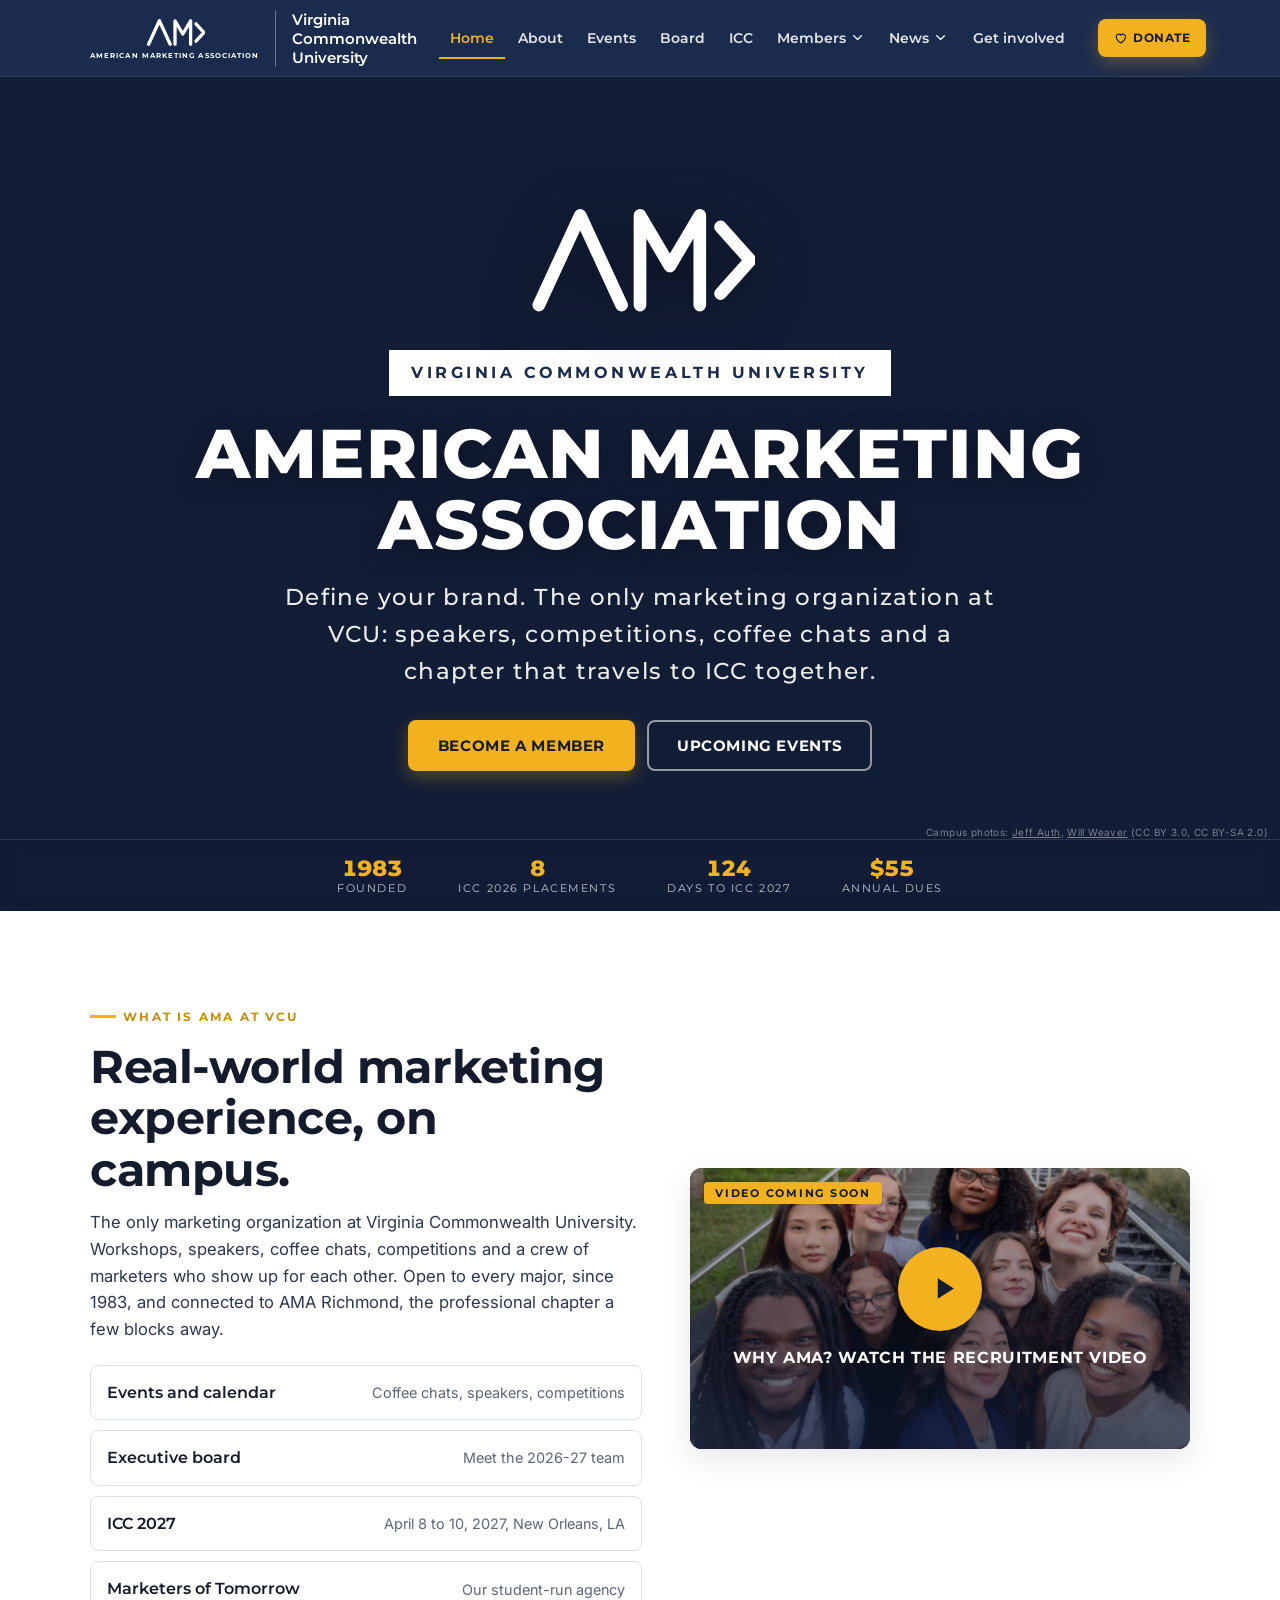
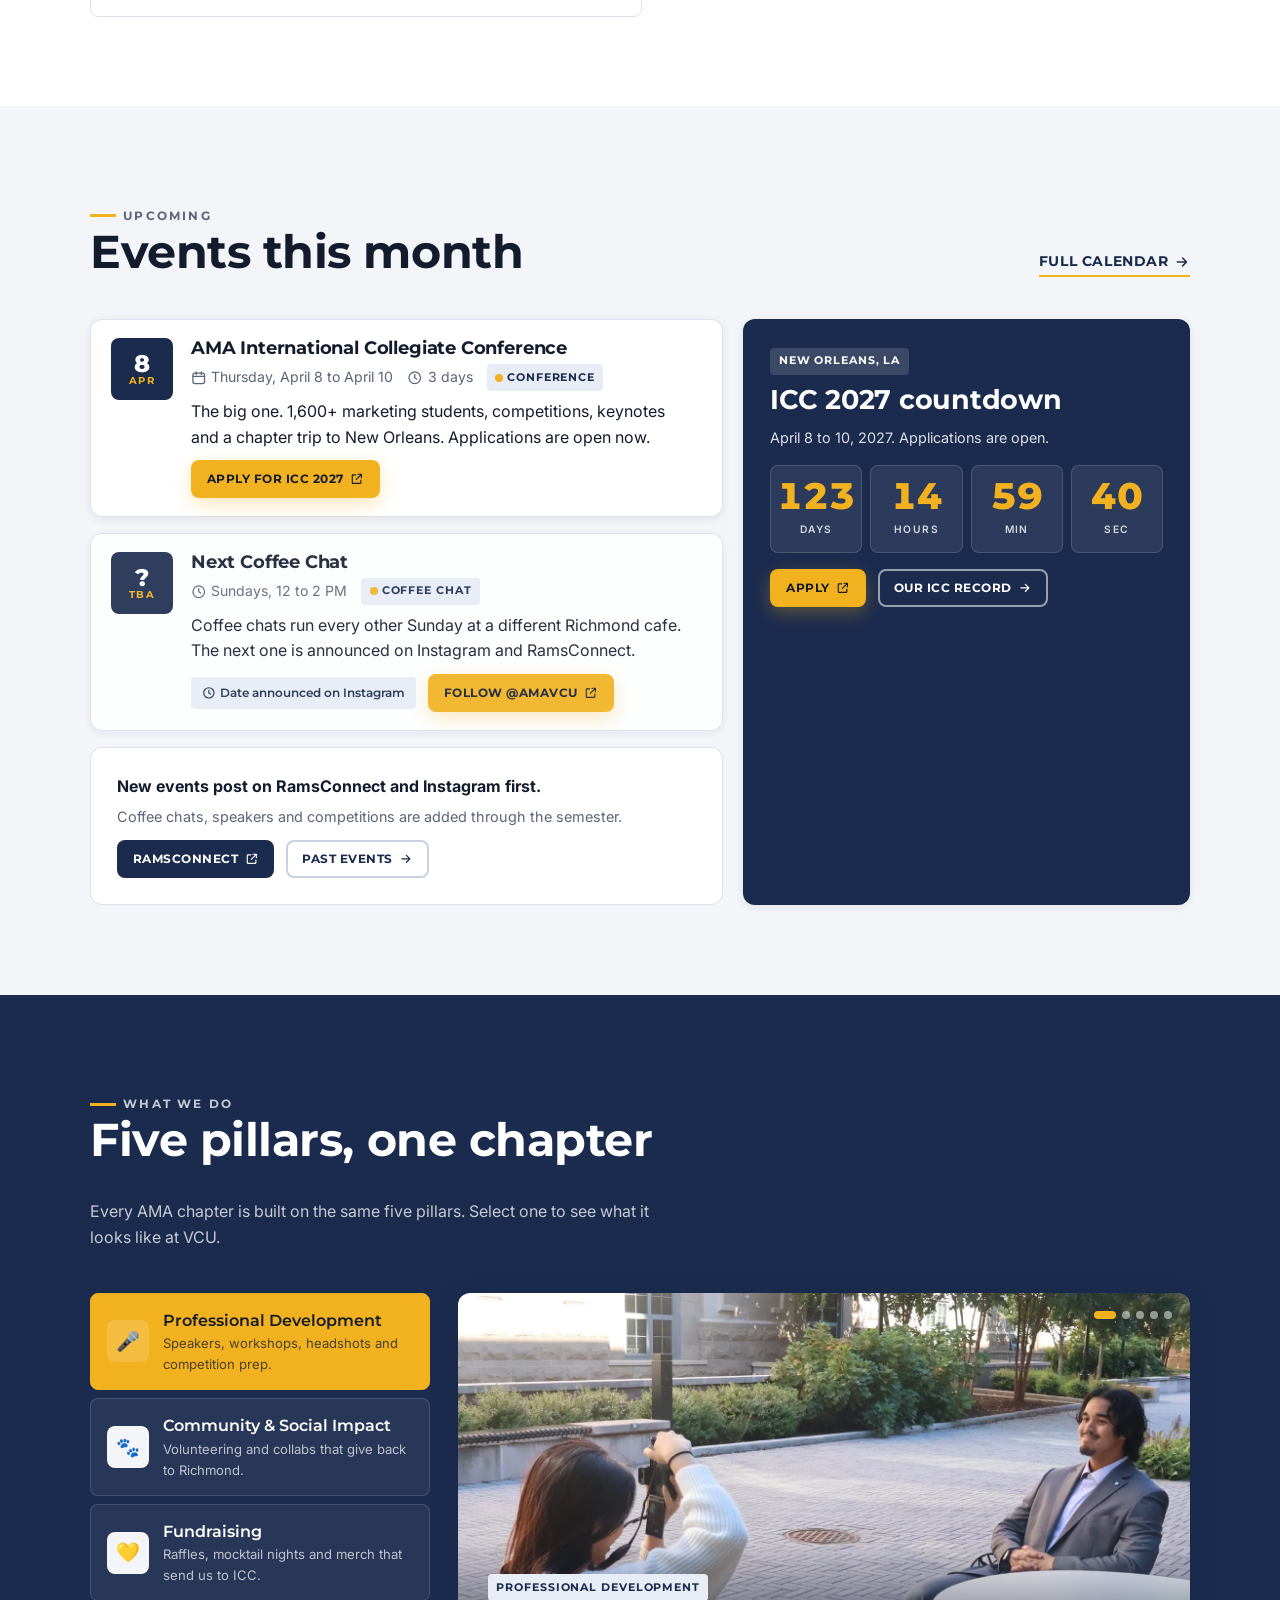
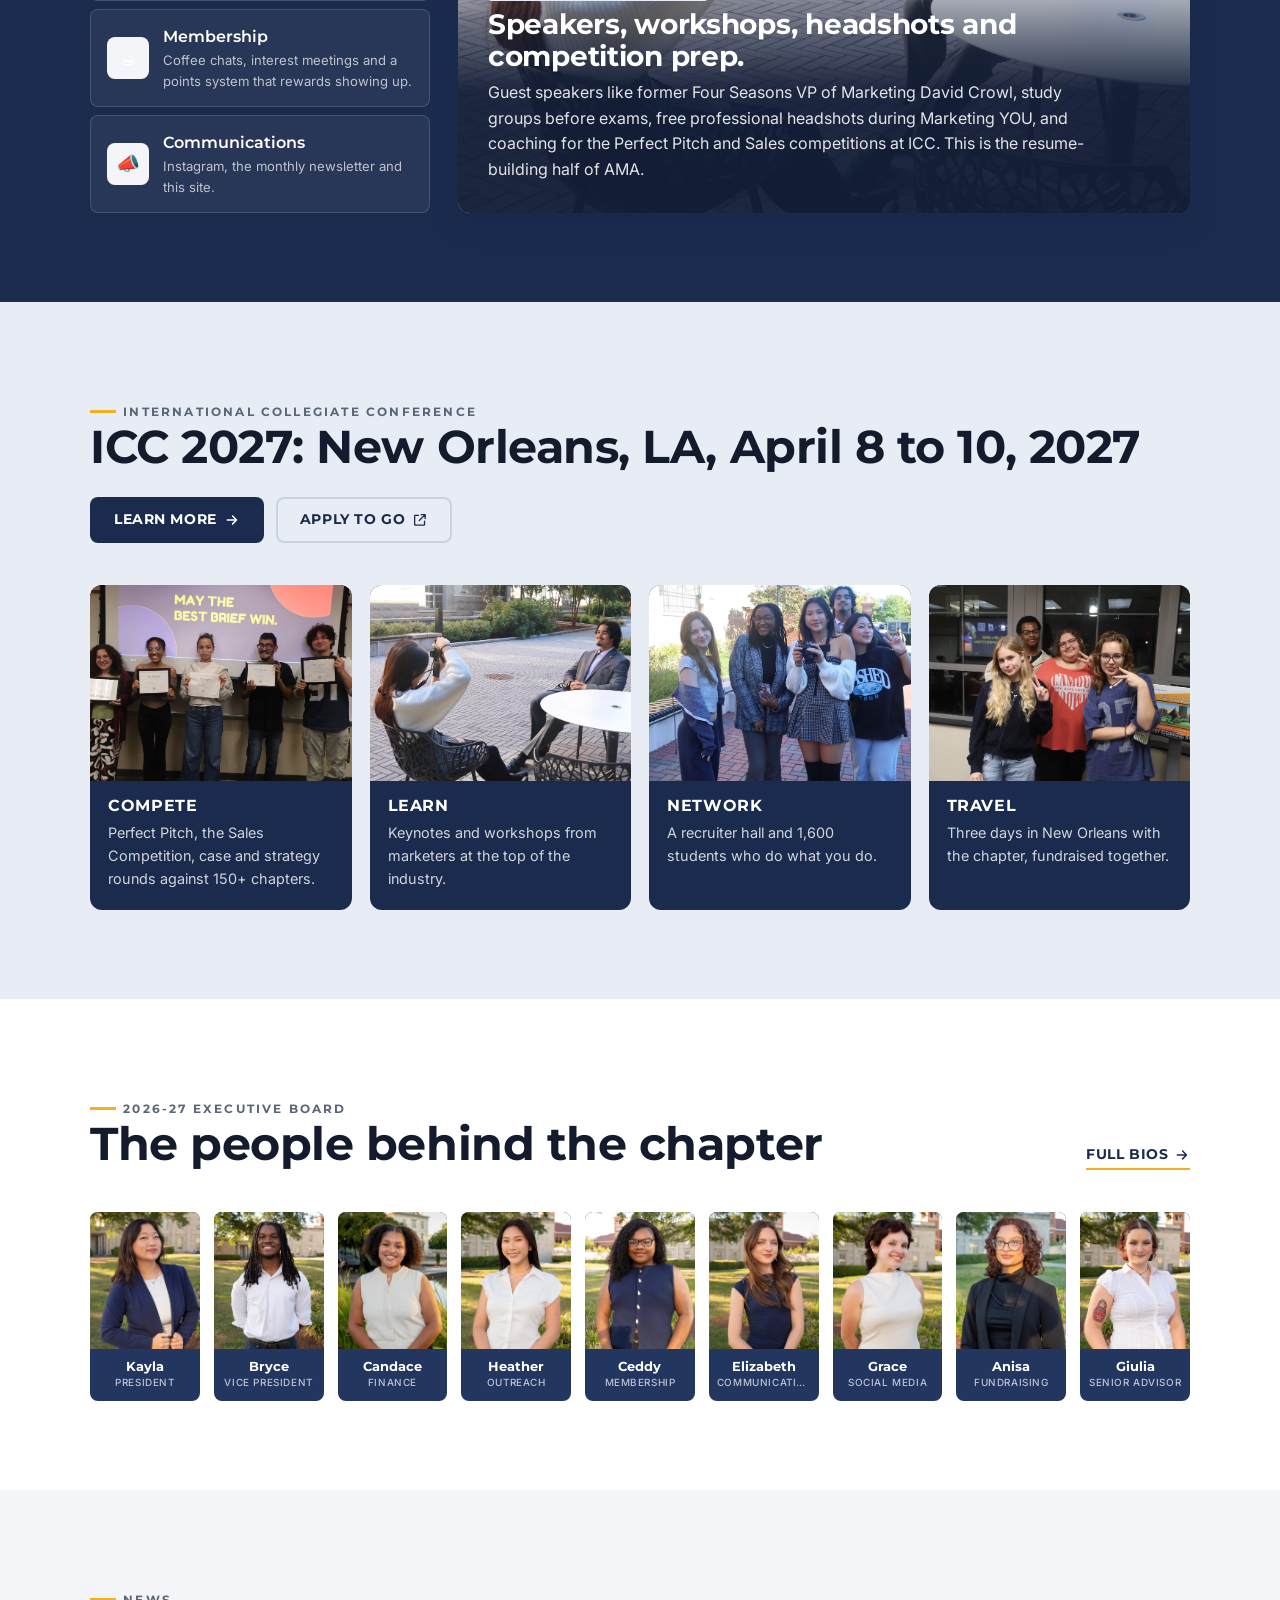
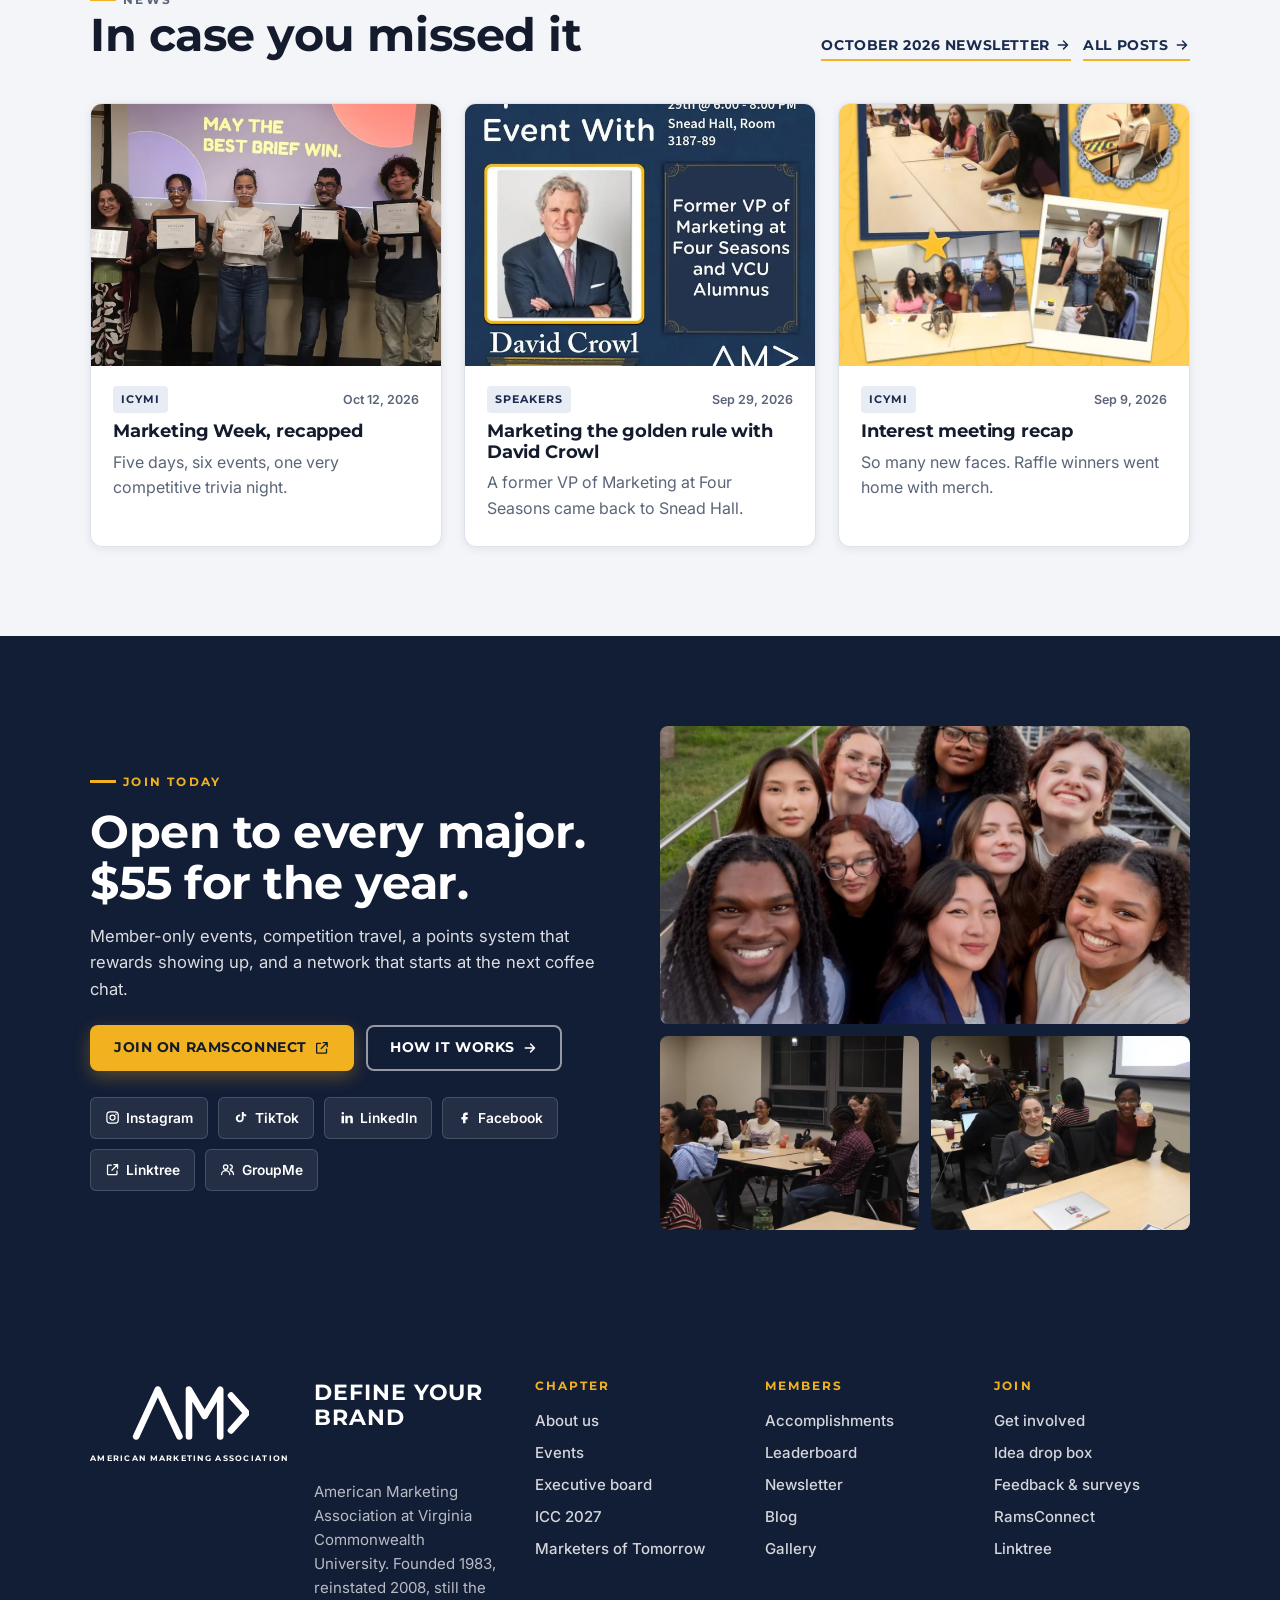
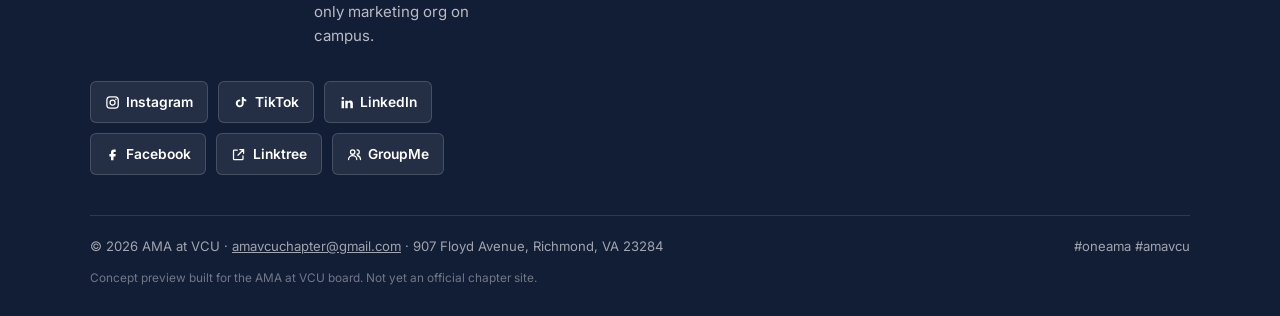
==== commit 1e2eeed3: "Solid white AMA mark with the university name beside it, no spin Header and footer: white ΛM> over '" ====
--- a/index.html
+++ b/index.html
@@ -128,8 +128,8 @@
 <header class="site-head" id="siteHead">
   <div class="wrap head-row">
     <a href="#/" class="brand" aria-label="AMA at VCU home">
-      <svg class="brand-logo" viewBox="0 0 766 400" role="img" aria-label="AMA at VCU"><use href="#mark3d"/></svg>
-      <span class="brand-text"><b>AMA at VCU</b><span>Virginia Commonwealth University</span></span>
+      <span class="brand-lockup"><svg class="brand-mark" viewBox="0 0 200 110" role="img" aria-label="American Marketing Association"><use href="#mark"/></svg><span class="brand-ama">American Marketing Association</span></span>
+      <span class="brand-text">Virginia Commonwealth University</span>
     </a>
     <nav class="nav" aria-label="Main">
       <a href="#/" data-nav="">Home</a>
@@ -185,7 +185,7 @@
   <div class="wrap">
     <div class="foot-grid">
       <div class="foot-brand">
-        <svg class="foot-logo" viewBox="0 0 766 400" aria-hidden="true"><use href="#mark3d"/></svg>
+        <span class="foot-lockup" aria-hidden="true"><svg class="foot-mark" viewBox="0 0 200 110"><use href="#mark"/></svg><span class="brand-ama">American Marketing Association</span></span>
         <div>
           <h3>Define your brand</h3>
           <p>American Marketing Association at Virginia Commonwealth University. Founded 1983, reinstated 2008, still the only marketing org on campus.</p>
--- a/css/style.css
+++ b/css/style.css
@@ -110,12 +110,12 @@
 .site-head .progress{position:absolute;left:0;bottom:-1px;height:3px;width:100%;background:var(--gold);transform-origin:left;transform:scaleX(var(--p,0));pointer-events:none}
 .head-row{display:flex;align-items:center;gap:22px;height:var(--head-h);transition:height .3s var(--ease)}
 .site-head.scrolled .head-row{height:64px}
-.brand{display:flex;align-items:center;gap:14px;text-decoration:none;color:#fff;margin-right:auto}
-.brand-logo{height:40px;width:auto;aspect-ratio:766/400;display:block;overflow:visible;transition:height .3s var(--ease)}
-.site-head.scrolled .brand-logo{height:34px}
-.brand-text{display:flex;flex-direction:column;line-height:1.15;border-left:1px solid rgba(255,255,255,.3);padding-left:14px;font-family:var(--fh)}
-.brand-text b{font-weight:700;font-size:.92rem;letter-spacing:.01em}
-.brand-text span{font-size:.72rem;letter-spacing:.14em;text-transform:uppercase;color:rgba(255,255,255,.7)}
+.brand{display:flex;align-items:center;gap:16px;text-decoration:none;color:#fff;margin-right:auto}
+.brand-lockup{display:flex;flex-direction:column;align-items:center;gap:4px}
+.brand-mark{width:60px;height:33px;color:#fff;display:block;overflow:visible;transition:width .3s var(--ease),height .3s var(--ease)}
+.site-head.scrolled .brand-mark{width:52px;height:29px}
+.brand-ama{font-family:var(--fh);font-weight:700;font-size:.42rem;letter-spacing:.16em;text-transform:uppercase;color:#fff;white-space:nowrap;line-height:1}
+.brand-text{border-left:1px solid rgba(255,255,255,.35);padding-left:16px;font-family:var(--fh);font-weight:600;font-size:.95rem;line-height:1.25;max-width:170px;color:#fff}
 .nav{display:flex;align-items:center;gap:2px}
 .nav>a,.nav-group>button{display:inline-flex;align-items:center;gap:4px;padding:10px 11px;white-space:nowrap;flex:none;border-radius:6px;text-decoration:none;font-family:var(--fh);font-weight:600;font-size:.86rem;background:transparent;border:0;color:rgba(255,255,255,.88);transition:background .2s,color .2s}
 .nav>a:hover,.nav-group>button:hover,.nav-group.open>button{background:rgba(255,255,255,.1);color:#fff}
@@ -133,7 +133,7 @@
 .menu-btn{display:none;width:44px;height:44px;border-radius:6px;border:0;background:rgba(255,255,255,.1);color:#fff;align-items:center;justify-content:center}
 .menu-btn .ic{width:1.5em;height:1.5em}
 @media (max-width:1100px){.nav{display:none}.menu-btn{display:inline-flex}}
-@media (max-width:560px){.brand-text{display:none}.head-actions .btn{padding:10px 12px}}
+@media (max-width:560px){.brand-text{display:none}.brand-mark{width:54px;height:30px}.head-actions .btn{padding:10px 12px}}
 
 /* mobile menu */
 .mobile-menu{position:fixed;inset:0;z-index:80;background:var(--navy);color:#fff;overflow:auto}
@@ -156,8 +156,8 @@
 .hero-bg.single .slide{animation:kenburnsSolo 40s ease-in-out infinite alternate;opacity:1}
 @keyframes kenburnsSolo{from{transform:scale(1) translate(0,0)}to{transform:scale(1.1) translate(-1.5%,1%)}}
 .hero-inner{position:relative;z-index:1;padding:clamp(70px,10vw,120px) var(--gutter) clamp(90px,12vw,140px);max-width:980px;margin:0 auto}
-.hero-logo{width:min(300px,60vw);margin:0 auto 18px}
-.hero-logo .logo3d{filter:drop-shadow(0 18px 30px rgba(0,0,0,.45))}
+.hero-mark{width:min(230px,52vw);margin:0 auto 26px;color:#fff;filter:drop-shadow(0 10px 26px rgba(0,0,0,.5))}
+.hero-mark svg{width:100%;height:auto;aspect-ratio:200/110;display:block;overflow:visible}
 .hero-school{display:inline-block;background:#fff;color:var(--navy);font-family:var(--fh);font-weight:700;font-size:clamp(.78rem,1.3vw,1rem);letter-spacing:.22em;text-transform:uppercase;padding:.65em 1.4em;margin-bottom:22px}
 .hero h1{font-size:clamp(2.1rem,5.4vw,4.3rem);line-height:1.04;letter-spacing:.02em;text-transform:uppercase;font-weight:800;text-shadow:0 4px 24px rgba(0,0,0,.35)}
 .hero .tagline{font-family:var(--fh);font-weight:500;font-size:clamp(1.05rem,1.8vw,1.45rem);letter-spacing:.06em;margin:18px auto 30px;color:rgba(255,255,255,.92);max-width:48ch}
@@ -169,7 +169,7 @@
 .hero-strip .stat span{font-size:.7rem;letter-spacing:.14em;text-transform:uppercase;color:rgba(255,255,255,.75)}
 .hero-credit{position:absolute;right:12px;bottom:70px;z-index:1;font-size:.62rem;color:rgba(255,255,255,.45);letter-spacing:.04em}
 .hero-credit a{color:inherit}
-@media (max-width:640px){.hero{min-height:auto}.hero-inner{padding-bottom:150px}.hero-strip .wrap{gap:14px 22px}.hero-credit{bottom:112px}.hero-school{font-size:.68rem;letter-spacing:.16em;padding:.6em 1em}.hero-logo{width:min(240px,60vw)}}
+@media (max-width:640px){.hero{min-height:auto}.hero-inner{padding-bottom:150px}.hero-strip .wrap{gap:14px 22px}.hero-credit{bottom:112px}.hero-school{font-size:.68rem;letter-spacing:.16em;padding:.6em 1em}.hero-mark{width:min(170px,50vw)}}
 
 /* ---------- 3D logo (video + WebGL matte, see js/logo.js) ---------- */
 .logo3d{position:relative;width:100%;aspect-ratio:8/5}
@@ -408,7 +408,7 @@
 .news-card h4::before{content:"";width:18px;height:3px;background:var(--gold)}
 .news-card ul{margin:0;padding-left:20px;display:grid;gap:8px}
 .news-card .spot{background:var(--gold-soft);border-radius:var(--r-sm);padding:18px 20px}
-.nc-logo{width:96px;height:auto;aspect-ratio:766/400;overflow:visible}
+.nc-logo{width:84px;height:46px;color:#fff;overflow:visible}
 .archive{display:grid;gap:10px}
 .archive a{display:flex;justify-content:space-between;align-items:center;background:#fff;border:1px solid var(--line);border-radius:var(--r-sm);padding:12px 16px;text-decoration:none;font-weight:600;transition:transform .2s var(--ease),border-color .2s}
 .archive a:hover{transform:translateX(4px);border-color:var(--gold)}
@@ -517,11 +517,16 @@
 .foot-grid{display:grid;grid-template-columns:2.1fr 1fr 1fr 1fr;gap:34px}
 @media (max-width:900px){.foot-grid{grid-template-columns:1fr 1fr}}
 @media (max-width:560px){.foot-grid{grid-template-columns:1fr}}
-.foot-brand{display:flex;gap:24px;align-items:flex-start}
-@media (max-width:1100px){.foot-brand{flex-direction:column}}
+.foot-brand{display:grid;grid-template-columns:auto 1fr;gap:18px 26px;align-items:start}
+.foot-brand>div{display:contents}
+.foot-brand h3,.foot-brand p{grid-column:2}
+.foot-brand .social-row{grid-column:1/-1}
+@media (max-width:640px){.foot-brand{grid-template-columns:1fr}.foot-brand h3,.foot-brand p{grid-column:1}}
 .foot-brand h3{font-size:1.4rem;margin-bottom:8px;text-transform:uppercase;letter-spacing:.04em}
 .foot-brand p{color:rgba(255,255,255,.7);max-width:44ch;font-size:.94rem}
-.foot-logo{width:140px;height:auto;aspect-ratio:766/400;overflow:visible;flex:none}
+.foot-lockup{display:flex;flex-direction:column;align-items:center;gap:8px;flex:none;color:#fff}
+.foot-mark{width:120px;height:66px;color:#fff;display:block;overflow:visible}
+.foot-lockup .brand-ama{font-size:.5rem}
 .foot-col h4{font-family:var(--fh);font-size:.72rem;letter-spacing:.18em;text-transform:uppercase;color:var(--gold);margin-bottom:12px}
 .foot-col a{display:block;color:rgba(255,255,255,.82);text-decoration:none;padding:4px 0;font-weight:500;font-size:.94rem}
 .foot-col a:hover{color:var(--gold)}
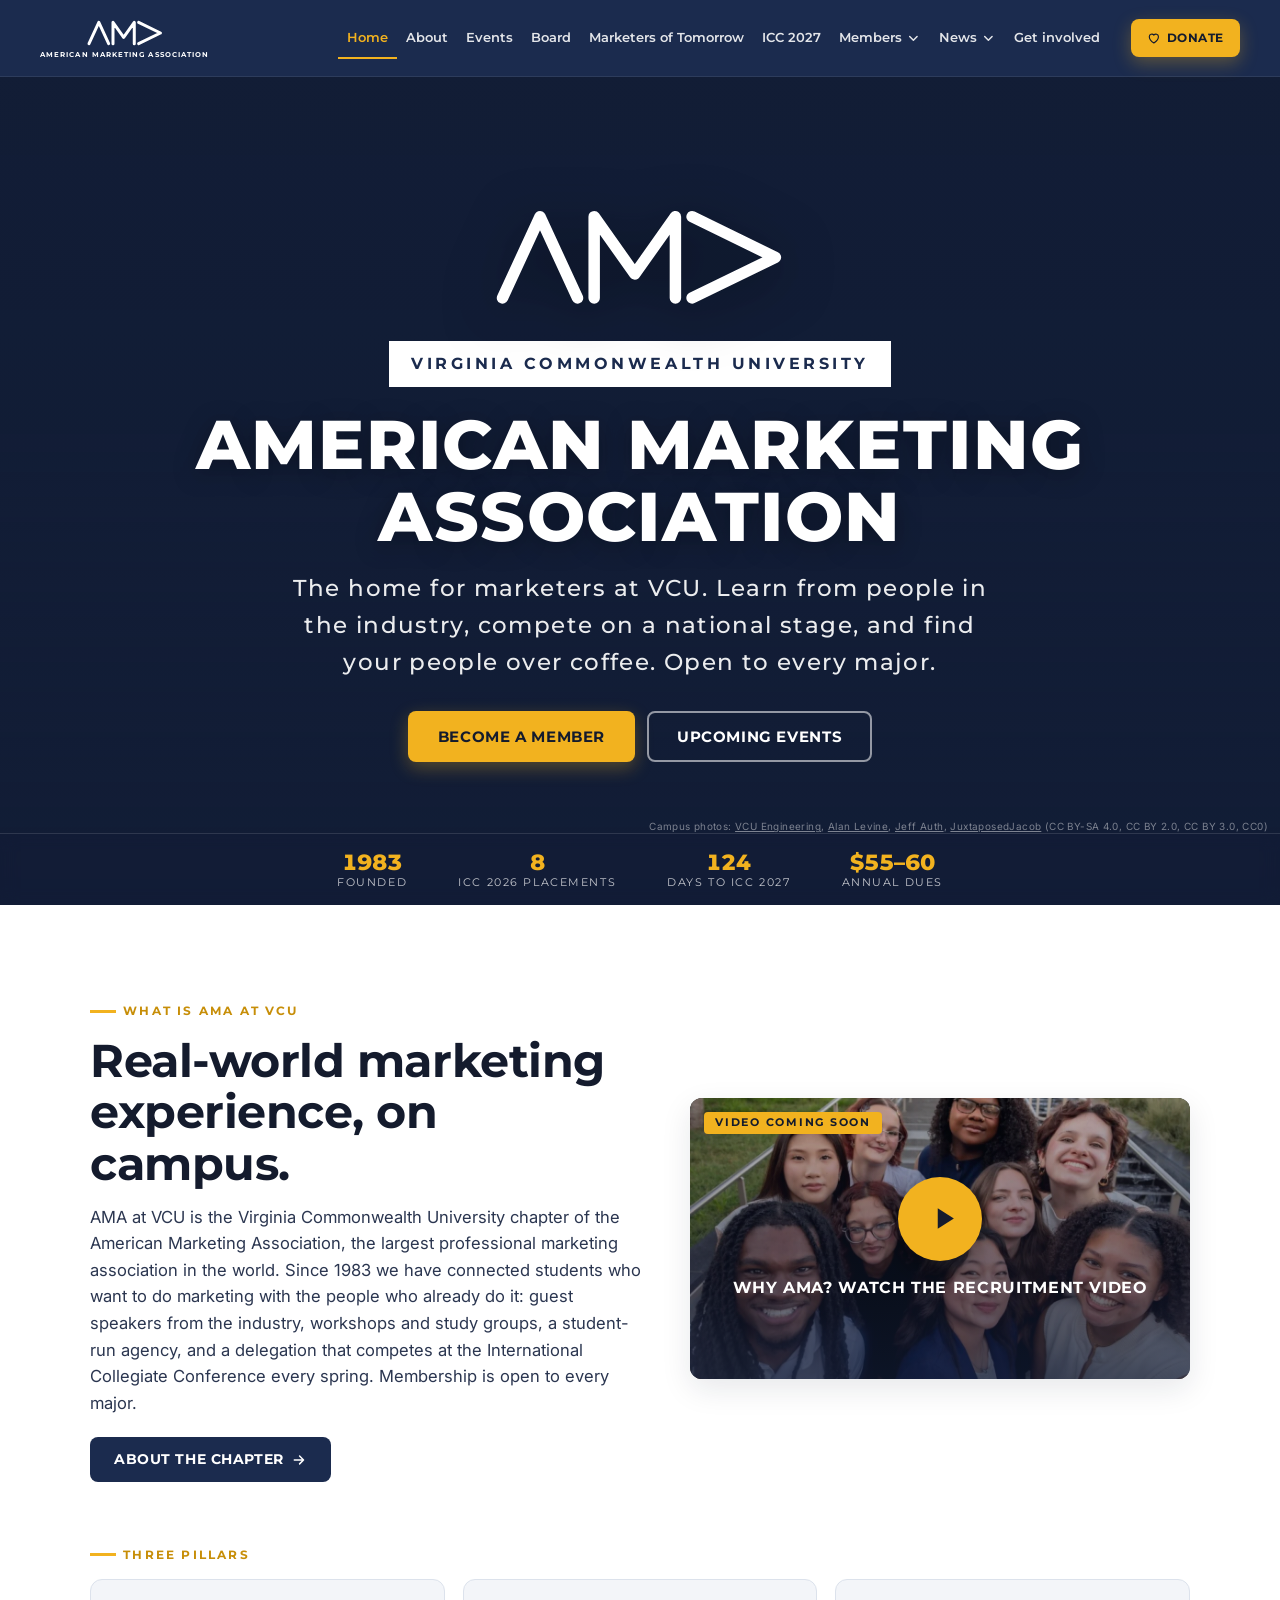
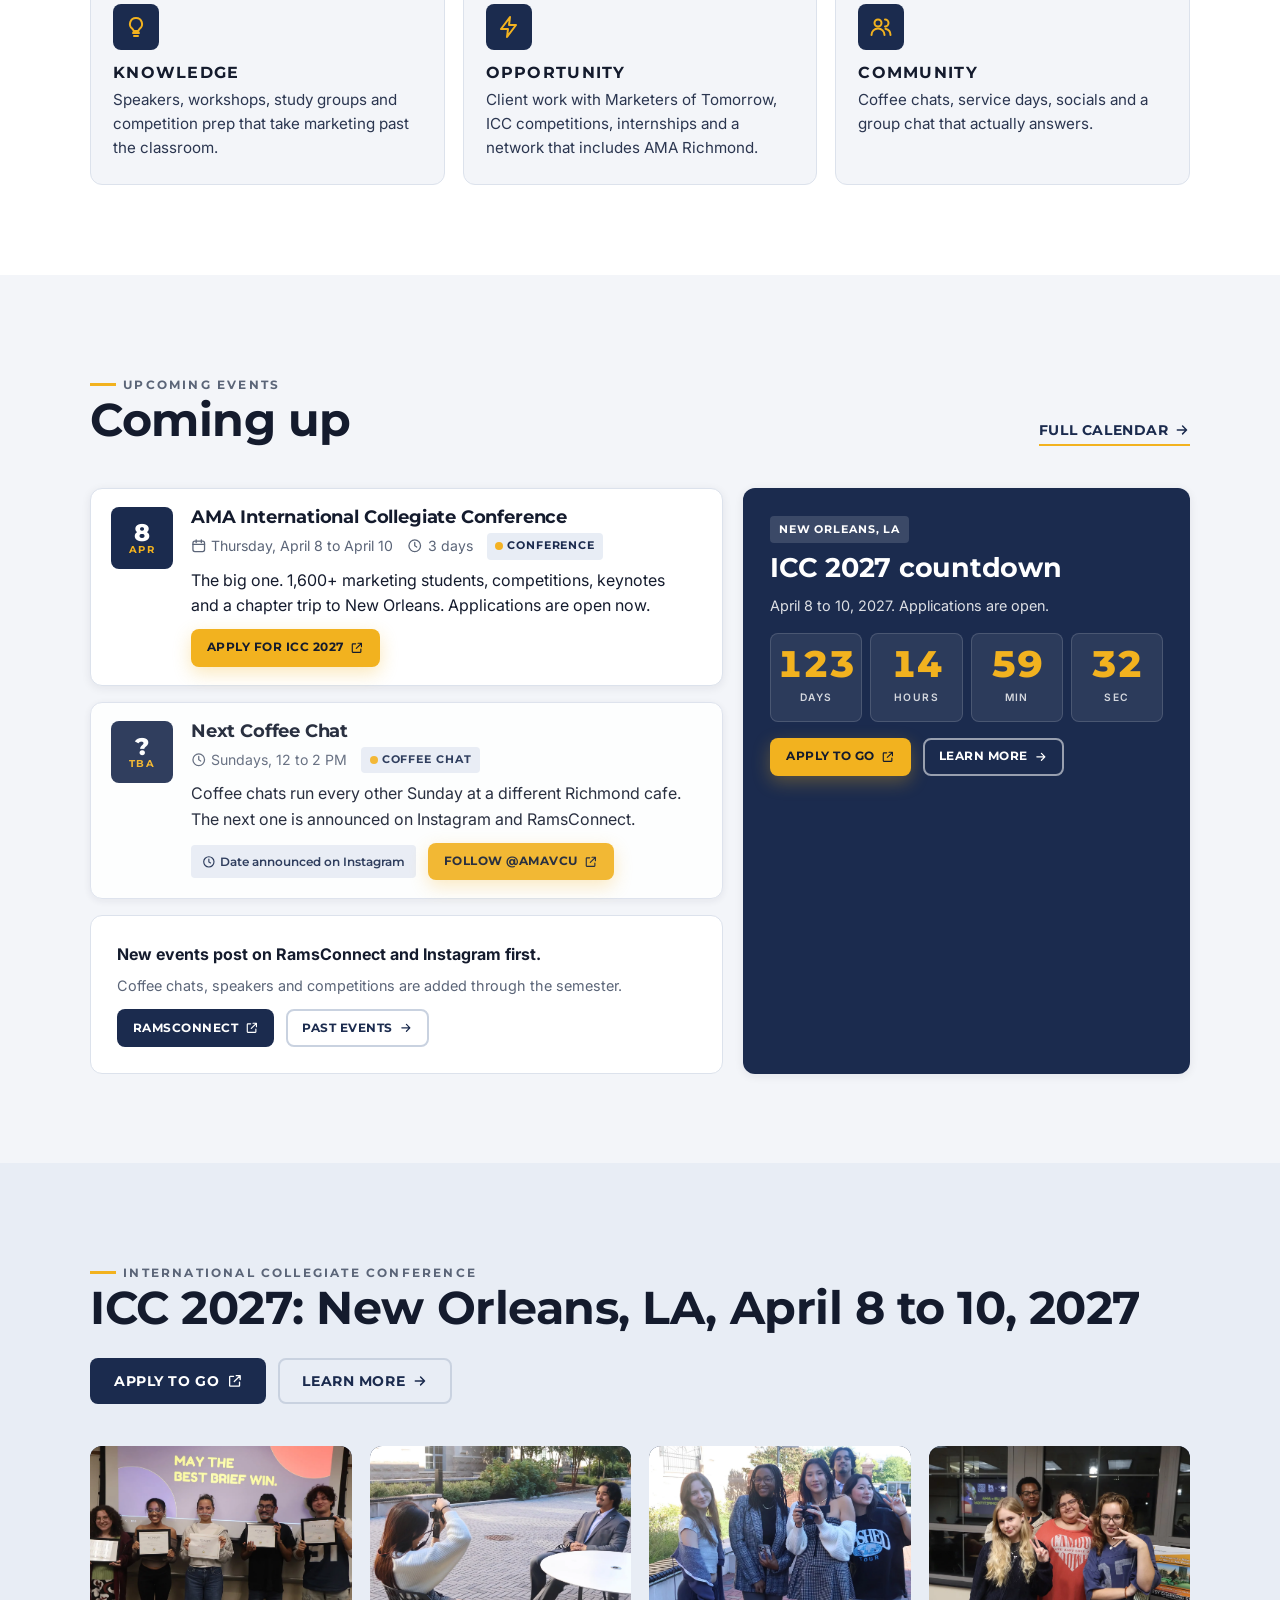
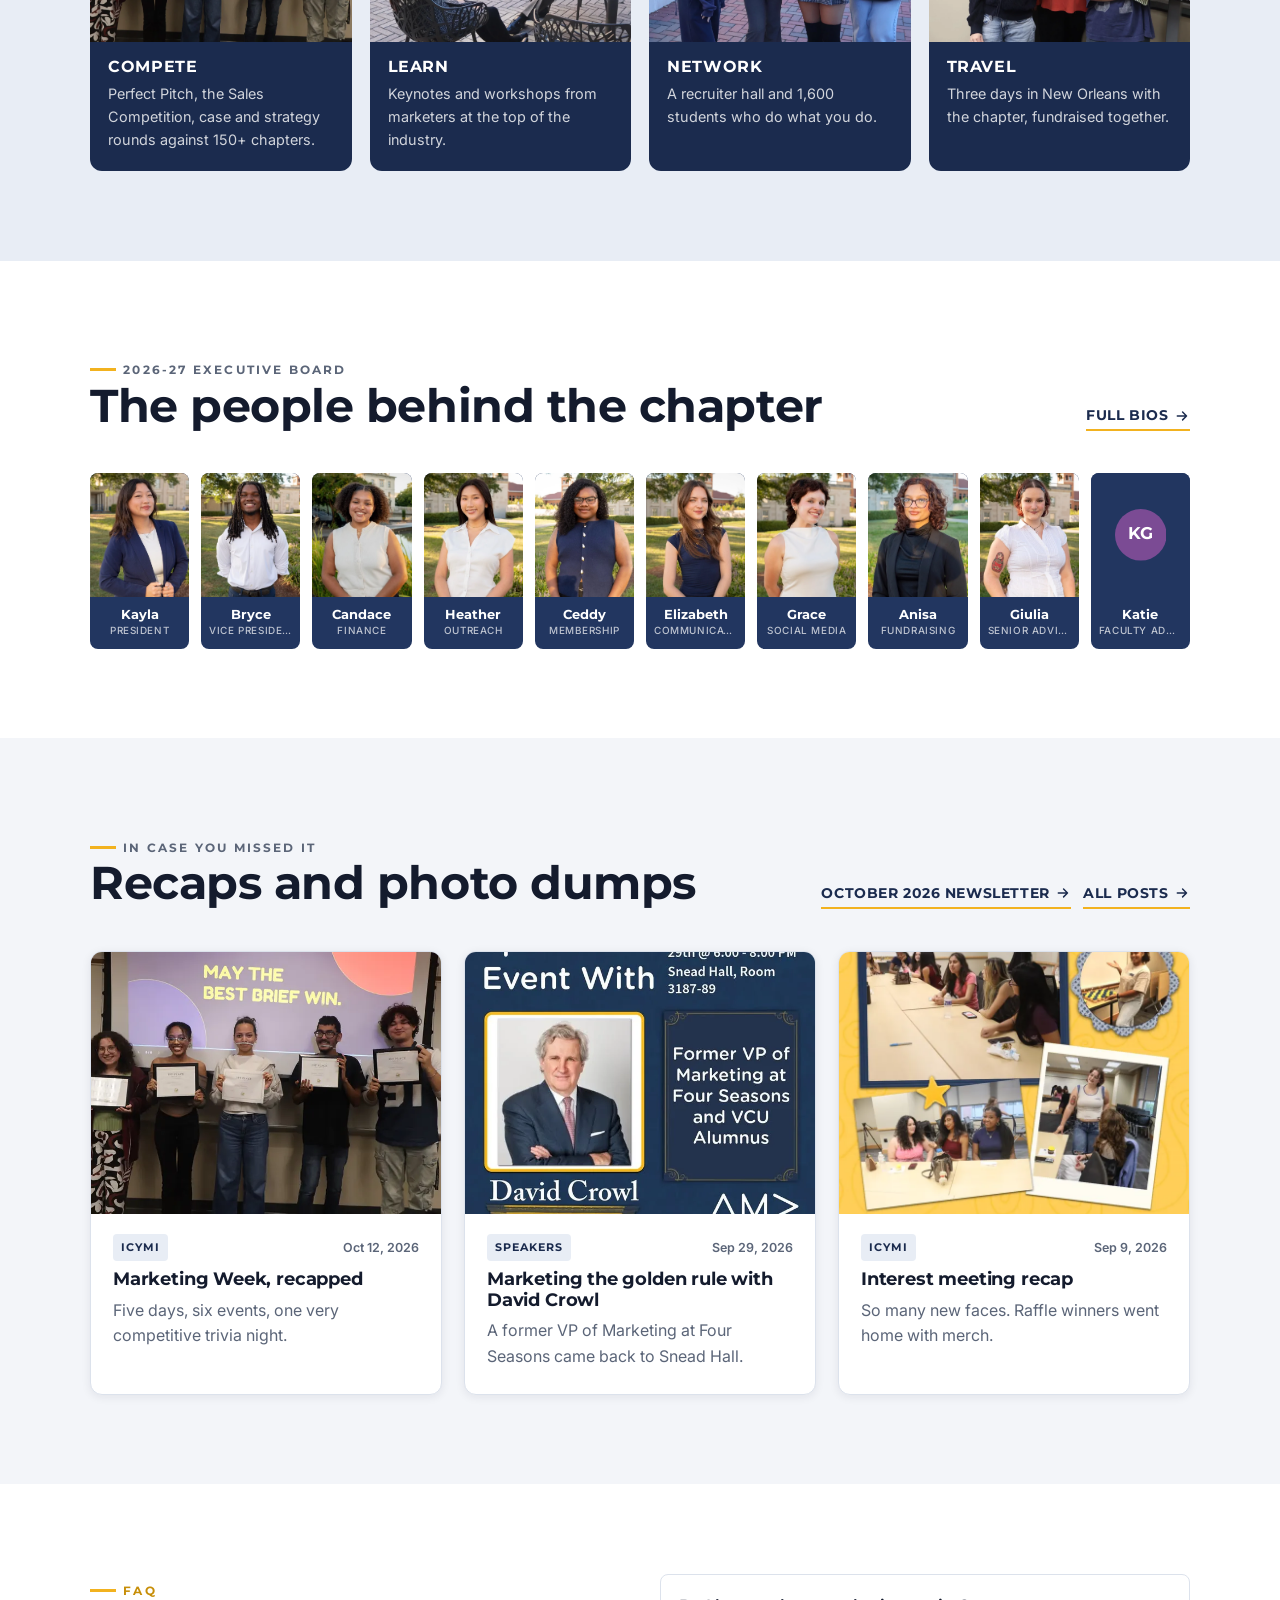
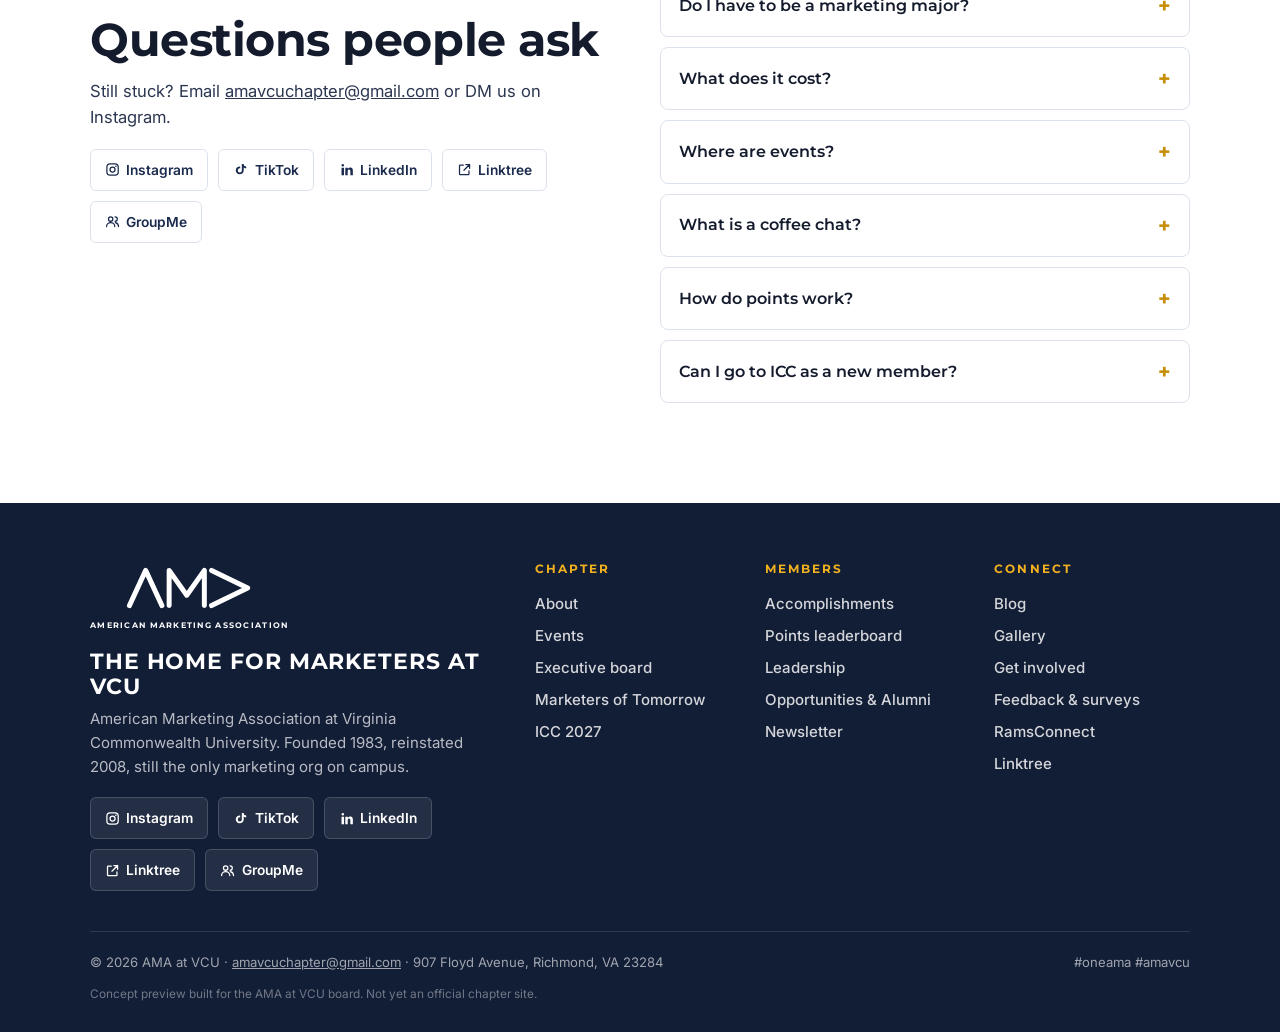
==== commit 54d91532: "Board revision: simpler home, MoT tab, Members hub, albums, no-code editing - Logo: all three letter" ====
--- a/index.html
+++ b/index.html
@@ -1,235 +1,165 @@
-<!doctype html>
-<html lang="en">
-<head>
-<meta charset="utf-8">
-<meta name="viewport" content="width=device-width, initial-scale=1">
-<title>AMA at VCU | Define your brand</title>
-<meta name="description" content="The American Marketing Association at Virginia Commonwealth University. The only marketing organization at VCU: coffee chats, speakers, competitions, Marketers of Tomorrow and the trip to ICC.">
-<meta name="theme-color" content="#1B2B4E">
-<meta name="robots" content="noindex, nofollow">
-<meta property="og:title" content="AMA at VCU | Define your brand">
-<meta property="og:description" content="The only marketing organization at VCU. Coffee chats, speakers, competitions and the trip to ICC 2027.">
-<meta property="og:image" content="assets/img/board-group.webp">
-<link rel="icon" href="data:image/svg+xml,%3Csvg xmlns='http://www.w3.org/2000/svg' viewBox='0 0 64 64'%3E%3Ccircle cx='32' cy='32' r='32' fill='%23F4B223'/%3E%3Cpath d='M9 41l10-20 10 20M32 41V21l7 11 7-11v20M50 24l8 8-8 8' fill='none' stroke='%23fff' stroke-width='4' stroke-linecap='round' stroke-linejoin='round'/%3E%3C/svg%3E">
-<link rel="preconnect" href="https://fonts.googleapis.com">
-<link rel="preconnect" href="https://fonts.gstatic.com" crossorigin>
-<link href="https://fonts.googleapis.com/css2?family=Montserrat:wght@500;600;700;800&family=Inter:wght@400;500;600;700&display=swap" rel="stylesheet">
-<link rel="stylesheet" href="css/style.css">
-</head>
-<body>
-
-<!-- ===== SVG library: logo, stickers, icons ===== -->
-<svg width="0" height="0" style="position:absolute" aria-hidden="true" focusable="false">
-  <defs>
-    <!-- flat, straight version of the 3D mark for small sizes (header, footer) -->
-    <symbol id="mark3d" viewBox="0 0 766 400">
-      <g fill="none" stroke-linecap="round" stroke-linejoin="round">
-        <g transform="translate(3 6)" stroke="#9A6A10"><path d="M44 236 L154 26 L264 236 M304 236 V26 L392 176 L480 26 V236 M546 44 L706 131 L546 218" stroke-width="50"/><path d="M44 338 H214 M258 304 L292 372 L326 304 M422 316 A34 34 0 1 0 422 358 M450 304 V340 A30 30 0 0 0 510 340 V304 M552 338 H722" stroke-width="34"/></g>
-        <g stroke="#E6B239"><path d="M44 236 L154 26 L264 236 M304 236 V26 L392 176 L480 26 V236 M546 44 L706 131 L546 218" stroke-width="50"/><path d="M44 338 H214 M258 304 L292 372 L326 304 M422 316 A34 34 0 1 0 422 358 M450 304 V340 A30 30 0 0 0 510 340 V304 M552 338 H722" stroke-width="34"/></g>
-        <g stroke="#FFFDF6"><path d="M44 236 L154 26 L264 236 M304 236 V26 L392 176 L480 26 V236 M546 44 L706 131 L546 218" stroke-width="34"/><path d="M44 338 H214 M258 304 L292 372 L326 304 M422 316 A34 34 0 1 0 422 358 M450 304 V340 A30 30 0 0 0 510 340 V304 M552 338 H722" stroke-width="20"/></g>
-      </g>
-    </symbol>
-    <!-- the ΛM> wordmark -->
-    <symbol id="mark" viewBox="0 0 200 110">
-      <path d="M12 94 L48 16 L84 94 M100 94 V16 L126 60 L152 16 V94 M170 26 L196 55 L170 84" fill="none" stroke="currentColor" stroke-width="11" stroke-linecap="round" stroke-linejoin="round"/>
-    </symbol>
-    <!-- coin face: gold disc with the mark and VCU -->
-    <symbol id="coin-face" viewBox="0 0 200 200">
-      <circle cx="100" cy="100" r="98" fill="#F4B223"/>
-      <circle cx="100" cy="100" r="90" fill="none" stroke="rgba(255,255,255,.5)" stroke-width="2"/>
-      <circle cx="100" cy="100" r="98" fill="url(#coinShine)"/>
-      <g transform="translate(40 44) scale(0.6)">
-        <path d="M12 94 L48 16 L84 94 M100 94 V16 L126 60 L152 16 V94 M170 26 L196 55 L170 84" fill="none" stroke="#fff" stroke-width="12" stroke-linecap="round" stroke-linejoin="round"/>
-      </g>
-      <path d="M46 142 H74 M126 142 H154" stroke="#fff" stroke-width="3" stroke-linecap="round"/>
-      <text x="100" y="152" text-anchor="middle" font-family="Nunito, Arial, sans-serif" font-weight="800" font-size="30" fill="#fff" letter-spacing="2">VCU</text>
-    </symbol>
-    <radialGradient id="coinShine" cx="30%" cy="25%" r="80%">
-      <stop offset="0" stop-color="#fff" stop-opacity=".45"/>
-      <stop offset=".45" stop-color="#fff" stop-opacity="0"/>
-      <stop offset="1" stop-color="#8a5a00" stop-opacity=".28"/>
-    </radialGradient>
-
-    <!-- stickers (their hand-drawn gold doodles) -->
-    <symbol id="st-star" viewBox="0 0 64 64">
-      <path d="M32 5 L41 23 L61 25 L46 40 L51 60 L32 49 L13 61 L18 40 L3 26 L23 23 Z" fill="#F4B223" stroke="#fff" stroke-width="4" stroke-linejoin="round"/>
-      <path d="M32 16 L36 26 L46 27 L38 34 L41 45 L32 39 L23 45 L26 34 L18 27 L28 26 Z" fill="#FFE07A" opacity=".9"/>
-    </symbol>
-    <symbol id="st-sparkle" viewBox="0 0 64 64">
-      <path d="M32 2 C34 20 44 30 62 32 C44 34 34 44 32 62 C30 44 20 34 2 32 C20 30 30 20 32 2 Z" fill="#F4B223" stroke="#fff" stroke-width="3.5" stroke-linejoin="round"/>
-      <path d="M32 18 C33 27 37 31 46 32 C37 33 33 37 32 46 C31 37 27 33 18 32 C27 31 31 27 32 18 Z" fill="#FFE9A8"/>
-    </symbol>
-    <symbol id="st-sun" viewBox="0 0 80 80">
-      <g stroke="#F4B223" stroke-width="5" stroke-linecap="round">
-        <path d="M40 6 V15 M40 65 V74 M6 40 H15 M65 40 H74 M16 16 L22 22 M58 58 L64 64 M16 64 L22 58 M58 22 L64 16"/>
-      </g>
-      <circle cx="40" cy="40" r="18" fill="#F4B223" stroke="#fff" stroke-width="4"/>
-      <path d="M40 40 a3 3 0 0 1 3 3 a5 5 0 0 1 -6 4 a8 8 0 0 1 -5 -9 a11 11 0 0 1 12 -9 a13 13 0 0 1 10 10" fill="none" stroke="#fff" stroke-width="3" stroke-linecap="round"/>
-    </symbol>
-    <symbol id="st-bang" viewBox="0 0 56 64">
-      <g transform="rotate(-6 16 32)">
-        <path d="M9 5 H23 L20 40 H12 Z" fill="#F4B223" stroke="#fff" stroke-width="3.5" stroke-linejoin="round"/>
-        <circle cx="16" cy="52" r="6" fill="#F4B223" stroke="#fff" stroke-width="3.5"/>
-      </g>
-      <g transform="rotate(5 40 32)">
-        <path d="M33 5 H47 L44 40 H36 Z" fill="#F4B223" stroke="#fff" stroke-width="3.5" stroke-linejoin="round"/>
-        <circle cx="40" cy="52" r="6" fill="#F4B223" stroke="#fff" stroke-width="3.5"/>
-      </g>
-    </symbol>
-    <symbol id="st-heart" viewBox="0 0 64 64">
-      <path d="M32 56 C14 44 6 34 6 22 C6 13 13 7 21 7 C26 7 30 10 32 14 C34 10 38 7 43 7 C51 7 58 13 58 22 C58 34 50 44 32 56 Z" fill="#F4B223" stroke="#fff" stroke-width="4" stroke-linejoin="round"/>
-    </symbol>
-    <!-- the white flourish from their slides -->
-    <symbol id="swash" viewBox="0 0 400 44">
-      <g fill="none" stroke="currentColor" stroke-width="3" stroke-linecap="round">
-        <path d="M200 22 C178 22 170 6 146 8 C122 10 106 30 70 22 C48 17 36 10 22 14"/>
-        <path d="M200 22 C222 22 230 6 254 8 C278 10 294 30 330 22 C352 17 364 10 378 14"/>
-        <path d="M22 14 c-6 2 -8 8 -2 10 c5 2 8 -4 2 -6 M378 14 c6 2 8 8 2 10 c-5 2 -8 -4 -2 -6"/>
-        <path d="M146 30 c-10 0 -16 8 -8 10 M254 30 c10 0 16 8 8 10"/>
-      </g>
-      <path d="M200 10 l9 12 l-9 12 l-9 -12 z" fill="currentColor"/>
-    </symbol>
-    <!-- hand-drawn underline + circle for emphasis -->
-    <symbol id="underline" viewBox="0 0 300 24" preserveAspectRatio="none">
-      <path d="M4 14 C60 6 120 4 180 8 C230 11 262 16 296 12 M14 20 C80 14 150 12 230 15" fill="none" stroke="currentColor" stroke-width="5" stroke-linecap="round"/>
-    </symbol>
-
-    <!-- icons -->
-    <symbol id="i-arrow" viewBox="0 0 24 24"><path d="M5 12h14M13 6l6 6-6 6" fill="none" stroke="currentColor" stroke-width="2.2" stroke-linecap="round" stroke-linejoin="round"/></symbol>
-    <symbol id="i-cal" viewBox="0 0 24 24"><rect x="3" y="5" width="18" height="16" rx="3" fill="none" stroke="currentColor" stroke-width="2"/><path d="M3 10h18M8 3v4M16 3v4" stroke="currentColor" stroke-width="2" stroke-linecap="round"/></symbol>
-    <symbol id="i-pin" viewBox="0 0 24 24"><path d="M12 22s7-6.5 7-12a7 7 0 1 0-14 0c0 5.5 7 12 7 12z" fill="none" stroke="currentColor" stroke-width="2"/><circle cx="12" cy="10" r="2.5" fill="none" stroke="currentColor" stroke-width="2"/></symbol>
-    <symbol id="i-lock" viewBox="0 0 24 24"><rect x="4" y="10" width="16" height="11" rx="3" fill="none" stroke="currentColor" stroke-width="2"/><path d="M8 10V7a4 4 0 0 1 8 0v3" fill="none" stroke="currentColor" stroke-width="2"/></symbol>
-    <symbol id="i-mail" viewBox="0 0 24 24"><rect x="3" y="5" width="18" height="14" rx="3" fill="none" stroke="currentColor" stroke-width="2"/><path d="M3 8l9 6 9-6" fill="none" stroke="currentColor" stroke-width="2"/></symbol>
-    <symbol id="i-ig" viewBox="0 0 24 24"><rect x="3" y="3" width="18" height="18" rx="5" fill="none" stroke="currentColor" stroke-width="2"/><circle cx="12" cy="12" r="4" fill="none" stroke="currentColor" stroke-width="2"/><circle cx="17.3" cy="6.7" r="1.3" fill="currentColor"/></symbol>
-    <symbol id="i-in" viewBox="0 0 24 24"><path d="M4 9h4v12H4zM6 3a2 2 0 1 1 0 4 2 2 0 0 1 0-4zM10 9h4v2c.8-1.4 2.3-2.3 4-2.3 3.2 0 4 2.1 4 5V21h-4v-6c0-1.5-.3-3-2-3s-2.2 1.4-2.2 3v6h-3.8z" fill="currentColor"/></symbol>
-    <symbol id="i-fb" viewBox="0 0 24 24"><path d="M14 8h3V4h-3c-2.8 0-4.5 1.9-4.5 4.6V11H7v4h2.5v6h4v-6h3l.5-4h-3.5V9c0-.6.4-1 1-1z" fill="currentColor"/></symbol>
-    <symbol id="i-tt" viewBox="0 0 24 24"><path d="M14 3v10.3a3.2 3.2 0 1 1-2.6-3.1V7a6.3 6.3 0 1 0 5.6 6.3V8.6c1.2.9 2.6 1.4 4 1.4V7a4 4 0 0 1-4-4z" fill="currentColor"/></symbol>
-    <symbol id="i-ext" viewBox="0 0 24 24"><path d="M14 4h6v6M20 4l-9 9M19 14v5a1 1 0 0 1-1 1H5a1 1 0 0 1-1-1V6a1 1 0 0 1 1-1h5" fill="none" stroke="currentColor" stroke-width="2" stroke-linecap="round" stroke-linejoin="round"/></symbol>
-    <symbol id="i-play" viewBox="0 0 24 24"><path d="M8 5v14l11-7z" fill="currentColor"/></symbol>
-    <symbol id="i-heart" viewBox="0 0 24 24"><path d="M12 21s-8-5.3-8-11a4.5 4.5 0 0 1 8-2.8A4.5 4.5 0 0 1 20 10c0 5.7-8 11-8 11z" fill="none" stroke="currentColor" stroke-width="2" stroke-linejoin="round"/></symbol>
-    <symbol id="i-trophy" viewBox="0 0 24 24"><path d="M7 4h10v4a5 5 0 0 1-10 0zM7 6H4a3 3 0 0 0 3 3M17 6h3a3 3 0 0 1-3 3M12 13v4M8 21h8M9 17h6" fill="none" stroke="currentColor" stroke-width="2" stroke-linecap="round" stroke-linejoin="round"/></symbol>
-    <symbol id="i-users" viewBox="0 0 24 24"><circle cx="9" cy="8" r="3.5" fill="none" stroke="currentColor" stroke-width="2"/><path d="M2.5 20a6.5 6.5 0 0 1 13 0M16 4.5a3.5 3.5 0 0 1 0 7M21.5 20a6.5 6.5 0 0 0-5-6.3" fill="none" stroke="currentColor" stroke-width="2" stroke-linecap="round"/></symbol>
-    <symbol id="i-x" viewBox="0 0 24 24"><path d="M6 6l12 12M18 6L6 18" fill="none" stroke="currentColor" stroke-width="2.4" stroke-linecap="round"/></symbol>
-    <symbol id="i-chev" viewBox="0 0 24 24"><path d="M6 9l6 6 6-6" fill="none" stroke="currentColor" stroke-width="2.4" stroke-linecap="round" stroke-linejoin="round"/></symbol>
-    <symbol id="i-menu" viewBox="0 0 24 24"><path d="M4 7h16M4 12h16M4 17h16" fill="none" stroke="currentColor" stroke-width="2.4" stroke-linecap="round"/></symbol>
-    <symbol id="i-coffee" viewBox="0 0 24 24"><path d="M4 8h12v6a5 5 0 0 1-5 5h-2a5 5 0 0 1-5-5zM16 10h2a2.5 2.5 0 0 1 0 5h-2M7 3c0 1.5 1 1.5 1 3M11 3c0 1.5 1 1.5 1 3" fill="none" stroke="currentColor" stroke-width="2" stroke-linecap="round"/></symbol>
-    <symbol id="i-bulb" viewBox="0 0 24 24"><path d="M9 18h6M10 21h4M12 3a6 6 0 0 0-3.5 10.9c.6.5 1 1.2 1 2.1h5c0-.9.4-1.6 1-2.1A6 6 0 0 0 12 3z" fill="none" stroke="currentColor" stroke-width="2" stroke-linecap="round" stroke-linejoin="round"/></symbol>
-    <symbol id="i-send" viewBox="0 0 24 24"><path d="M21 3L10 14M21 3l-7 18-4-7-7-4z" fill="none" stroke="currentColor" stroke-width="2" stroke-linecap="round" stroke-linejoin="round"/></symbol>
-    <symbol id="i-check" viewBox="0 0 24 24"><path d="M5 12l5 5L20 7" fill="none" stroke="currentColor" stroke-width="2.6" stroke-linecap="round" stroke-linejoin="round"/></symbol>
-    <symbol id="i-clock" viewBox="0 0 24 24"><circle cx="12" cy="12" r="9" fill="none" stroke="currentColor" stroke-width="2"/><path d="M12 7v5l3 2" fill="none" stroke="currentColor" stroke-width="2" stroke-linecap="round"/></symbol>
-    <symbol id="i-star" viewBox="0 0 24 24"><path d="M12 3l2.7 5.6 6.1.9-4.4 4.3 1 6.1L12 17l-5.4 2.9 1-6.1L3.2 9.5l6.1-.9z" fill="currentColor"/></symbol>
-    <symbol id="i-bolt" viewBox="0 0 24 24"><path d="M13 2L4 14h7l-1 8 9-12h-7z" fill="currentColor"/></symbol>
-    <symbol id="i-gift" viewBox="0 0 24 24"><rect x="3" y="9" width="18" height="12" rx="2" fill="none" stroke="currentColor" stroke-width="2"/><path d="M12 9v12M3 13h18M12 9c-2-4-6-4-6-1.5S10 9 12 9zm0 0c2-4 6-4 6-1.5S14 9 12 9z" fill="none" stroke="currentColor" stroke-width="2" stroke-linejoin="round"/></symbol>
-  </defs>
-</svg>
-
-<a class="skip" href="#main">Skip to content</a>
-
-<header class="site-head" id="siteHead">
-  <div class="wrap head-row">
-    <a href="#/" class="brand" aria-label="AMA at VCU home">
-      <span class="brand-lockup"><svg class="brand-mark" viewBox="0 0 200 110" role="img" aria-label="American Marketing Association"><use href="#mark"/></svg><span class="brand-ama">American Marketing Association</span></span>
-      <span class="brand-text">Virginia Commonwealth University</span>
-    </a>
-    <nav class="nav" aria-label="Main">
-      <a href="#/" data-nav="">Home</a>
-      <a href="#/about" data-nav="about">About</a>
-      <a href="#/events" data-nav="events">Events</a>
-      <a href="#/board" data-nav="board">Board</a>
-      <a href="#/icc" data-nav="icc">ICC</a>
-      <div class="nav-group" data-group="members">
-        <button type="button" aria-expanded="false">Members <svg class="ic"><use href="#i-chev"/></svg></button>
-        <div class="nav-panel">
-          <a href="#/accomplishments" data-nav="accomplishments"><b>Accomplishments</b><span>Awards, internships, offers</span></a>
-          <a href="#/leaderboard" data-nav="leaderboard"><b>Leaderboard</b><span>Points toward Active status</span></a>
-          <a href="#/agency" data-nav="agency"><b>Marketers of Tomorrow</b><span>Our student agency</span></a>
-        </div>
-      </div>
-      <div class="nav-group" data-group="news">
-        <button type="button" aria-expanded="false">News <svg class="ic"><use href="#i-chev"/></svg></button>
-        <div class="nav-panel">
-          <a href="#/newsletter" data-nav="newsletter"><b>Newsletter</b><span>This month plus the archive</span></a>
-          <a href="#/blog" data-nav="blog"><b>Blog</b><span>Recaps and guides, ICYMI</span></a>
-          <a href="#/gallery" data-nav="gallery"><b>Gallery</b><span>Pics from past events</span></a>
-        </div>
-      </div>
-      <a href="#/involved" data-nav="involved">Get involved</a>
-    </nav>
-    <div class="head-actions">
-      <div class="head-social" id="headSocial"></div>
-      <button type="button" class="btn btn-gold btn-sm" data-donate><svg class="ic"><use href="#i-heart"/></svg>Donate</button>
-      <button type="button" class="menu-btn" id="menuBtn" aria-label="Open menu" aria-expanded="false"><svg class="ic"><use href="#i-menu"/></svg></button>
-    </div>
-  </div>
-</header>
-
-<div class="mobile-menu" id="mobileMenu" hidden>
-  <div class="mm-inner">
-    <div class="mm-top">
-      <span class="tag-pill">Menu</span>
-      <button type="button" class="menu-btn" id="menuClose" aria-label="Close menu"><svg class="ic"><use href="#i-x"/></svg></button>
-    </div>
-    <div class="mm-groups">
-      <div><h4>Chapter</h4><a href="#/">Home</a><a href="#/about">About us</a><a href="#/events">Events & calendar</a><a href="#/board">Executive board</a><a href="#/icc">ICC 2027</a></div>
-      <div><h4>Members</h4><a href="#/accomplishments">Accomplishments</a><a href="#/leaderboard">Leaderboard</a><a href="#/agency">Marketers of Tomorrow</a></div>
-      <div><h4>News</h4><a href="#/newsletter">Newsletter</a><a href="#/blog">Blog</a><a href="#/gallery">Gallery</a></div>
-      <div><h4>Join</h4><a href="#/involved">Get involved</a><a href="#/involved#ideas">Idea drop box</a><a href="#/involved#feedback">Feedback & surveys</a><button type="button" class="linklike" data-donate>Donate</button></div>
-    </div>
-    <div class="mm-social" id="mmSocial"></div>
-  </div>
-</div>
-
-<main id="main" tabindex="-1"></main>
-
-<footer class="site-foot s-navy">
-  <div class="wrap">
-    <div class="foot-grid">
-      <div class="foot-brand">
-        <span class="foot-lockup" aria-hidden="true"><svg class="foot-mark" viewBox="0 0 200 110"><use href="#mark"/></svg><span class="brand-ama">American Marketing Association</span></span>
-        <div>
-          <h3>Define your brand</h3>
-          <p>American Marketing Association at Virginia Commonwealth University. Founded 1983, reinstated 2008, still the only marketing org on campus.</p>
-          <div class="social-row" id="footSocial"></div>
-        </div>
-      </div>
-      <div class="foot-col"><h4>Chapter</h4><a href="#/about">About us</a><a href="#/events">Events</a><a href="#/board">Executive board</a><a href="#/icc">ICC 2027</a><a href="#/agency">Marketers of Tomorrow</a></div>
-      <div class="foot-col"><h4>Members</h4><a href="#/accomplishments">Accomplishments</a><a href="#/leaderboard">Leaderboard</a><a href="#/newsletter">Newsletter</a><a href="#/blog">Blog</a><a href="#/gallery">Gallery</a></div>
-      <div class="foot-col"><h4>Join</h4><a href="#/involved">Get involved</a><a href="#/involved#ideas">Idea drop box</a><a href="#/involved#feedback">Feedback & surveys</a><a id="footRams" href="#" target="_blank" rel="noopener">RamsConnect</a><a id="footLinktree" href="#" target="_blank" rel="noopener">Linktree</a></div>
-    </div>
-    <div class="foot-bottom">
-      <span>© <span id="year"></span> AMA at VCU · <a id="footMail" href="#">amavcuchapter@gmail.com</a> · 907 Floyd Avenue, Richmond, VA 23284</span>
-      <span>#oneama #amavcu</span>
-    </div>
-    <p class="foot-note">Concept preview built for the AMA at VCU board. Not yet an official chapter site.</p>
-  </div>
-</footer>
-
-<!-- Donate modal -->
-<div class="modal" id="donateModal" hidden role="dialog" aria-modal="true" aria-labelledby="donateTitle">
-  <div class="modal-back" data-close></div>
-  <div class="modal-card">
-    <button type="button" class="modal-x" data-close aria-label="Close"><svg class="ic"><use href="#i-x"/></svg></button>
-    <span class="sticker st-float" style="--x:-18px;--y:-26px;--r:-12deg;--s:54px"><svg><use href="#st-heart"/></svg></span>
-    <p class="eyebrow">Support the chapter</p>
-    <h3 id="donateTitle">Send us to <em class="serif">New Orleans.</em></h3>
-    <p>Dues keep the lights on. Donations cover competition travel, catering and the raffles that make events worth showing up to. Every dollar goes back into the chapter.</p>
-    <div class="donate-opts" id="donateOpts"></div>
-    <p class="small muted">Want to sponsor an event or Marketers of Tomorrow? Email <a id="donateMail" href="#">amavcuchapter@gmail.com</a>.</p>
-  </div>
-</div>
-
-<!-- Lightbox -->
-<div class="lightbox" id="lightbox" hidden role="dialog" aria-modal="true" aria-label="Photo">
-  <button type="button" class="lb-x" data-lb-close aria-label="Close"><svg class="ic"><use href="#i-x"/></svg></button>
-  <button type="button" class="lb-nav lb-prev" data-lb-prev aria-label="Previous"><svg class="ic"><use href="#i-chev"/></svg></button>
-  <figure><img id="lbImg" alt=""><figcaption id="lbCap"></figcaption></figure>
-  <button type="button" class="lb-nav lb-next" data-lb-next aria-label="Next"><svg class="ic"><use href="#i-chev"/></svg></button>
-</div>
-
-<div class="toast" id="toast" role="status" aria-live="polite"></div>
-
-<script src="js/data.js"></script>
-<script src="js/logo.js"></script>
-<script src="js/app.js"></script>
-</body>
-</html>
+<!doctype html>
+<html lang="en">
+<head>
+<meta charset="utf-8">
+<meta name="viewport" content="width=device-width, initial-scale=1">
+<title>AMA at VCU | The home for marketers at VCU</title>
+<meta name="description" content="The American Marketing Association at Virginia Commonwealth University. The only marketing organization at VCU: speakers, competitions, coffee chats, Marketers of Tomorrow and the trip to ICC.">
+<meta name="theme-color" content="#1B2B4E">
+<meta name="robots" content="noindex, nofollow">
+<meta property="og:title" content="AMA at VCU | The home for marketers at VCU">
+<meta property="og:description" content="The only marketing organization at VCU. Speakers, competitions, coffee chats and the trip to ICC 2027.">
+<meta property="og:image" content="assets/img/board-group.webp">
+<link rel="icon" href="data:image/svg+xml,%3Csvg xmlns='http://www.w3.org/2000/svg' viewBox='0 0 64 64'%3E%3Ccircle cx='32' cy='32' r='32' fill='%231B2B4E'/%3E%3Cpath d='M7 42l8-20 8 20M27 42V22l6 12 6-12v20M44 22l11 10-11 10' fill='none' stroke='%23fff' stroke-width='3.6' stroke-linecap='round' stroke-linejoin='round'/%3E%3C/svg%3E">
+<link rel="preconnect" href="https://fonts.googleapis.com">
+<link rel="preconnect" href="https://fonts.gstatic.com" crossorigin>
+<link href="https://fonts.googleapis.com/css2?family=Montserrat:wght@500;600;700;800&family=Inter:wght@400;500;600;700&display=swap" rel="stylesheet">
+<link rel="stylesheet" href="css/style.css">
+</head>
+<body>
+
+<!-- ===== SVG library: logo and icons ===== -->
+<svg width="0" height="0" style="position:absolute" aria-hidden="true" focusable="false">
+  <defs>
+    <!-- the ΛM> wordmark: three letters of equal height (the last A is the chevron) -->
+    <symbol id="mark" viewBox="0 0 288 110">
+      <path d="M12 94 L48 16 L84 94 M100 94 V16 L139 71 L178 16 V94 M194 16 L274 55 L194 94" fill="none" stroke="currentColor" stroke-width="11" stroke-linecap="round" stroke-linejoin="round"/>
+    </symbol>
+
+    <!-- icons -->
+    <symbol id="i-arrow" viewBox="0 0 24 24"><path d="M5 12h14M13 6l6 6-6 6" fill="none" stroke="currentColor" stroke-width="2.2" stroke-linecap="round" stroke-linejoin="round"/></symbol>
+    <symbol id="i-cal" viewBox="0 0 24 24"><rect x="3" y="5" width="18" height="16" rx="3" fill="none" stroke="currentColor" stroke-width="2"/><path d="M3 10h18M8 3v4M16 3v4" stroke="currentColor" stroke-width="2" stroke-linecap="round"/></symbol>
+    <symbol id="i-pin" viewBox="0 0 24 24"><path d="M12 22s7-6.5 7-12a7 7 0 1 0-14 0c0 5.5 7 12 7 12z" fill="none" stroke="currentColor" stroke-width="2"/><circle cx="12" cy="10" r="2.5" fill="none" stroke="currentColor" stroke-width="2"/></symbol>
+    <symbol id="i-lock" viewBox="0 0 24 24"><rect x="4" y="10" width="16" height="11" rx="3" fill="none" stroke="currentColor" stroke-width="2"/><path d="M8 10V7a4 4 0 0 1 8 0v3" fill="none" stroke="currentColor" stroke-width="2"/></symbol>
+    <symbol id="i-mail" viewBox="0 0 24 24"><rect x="3" y="5" width="18" height="14" rx="3" fill="none" stroke="currentColor" stroke-width="2"/><path d="M3 8l9 6 9-6" fill="none" stroke="currentColor" stroke-width="2"/></symbol>
+    <symbol id="i-ig" viewBox="0 0 24 24"><rect x="3" y="3" width="18" height="18" rx="5" fill="none" stroke="currentColor" stroke-width="2"/><circle cx="12" cy="12" r="4" fill="none" stroke="currentColor" stroke-width="2"/><circle cx="17.3" cy="6.7" r="1.3" fill="currentColor"/></symbol>
+    <symbol id="i-in" viewBox="0 0 24 24"><path d="M4 9h4v12H4zM6 3a2 2 0 1 1 0 4 2 2 0 0 1 0-4zM10 9h4v2c.8-1.4 2.3-2.3 4-2.3 3.2 0 4 2.1 4 5V21h-4v-6c0-1.5-.3-3-2-3s-2.2 1.4-2.2 3v6h-3.8z" fill="currentColor"/></symbol>
+    <symbol id="i-tt" viewBox="0 0 24 24"><path d="M14 3v10.3a3.2 3.2 0 1 1-2.6-3.1V7a6.3 6.3 0 1 0 5.6 6.3V8.6c1.2.9 2.6 1.4 4 1.4V7a4 4 0 0 1-4-4z" fill="currentColor"/></symbol>
+    <symbol id="i-ext" viewBox="0 0 24 24"><path d="M14 4h6v6M20 4l-9 9M19 14v5a1 1 0 0 1-1 1H5a1 1 0 0 1-1-1V6a1 1 0 0 1 1-1h5" fill="none" stroke="currentColor" stroke-width="2" stroke-linecap="round" stroke-linejoin="round"/></symbol>
+    <symbol id="i-play" viewBox="0 0 24 24"><path d="M8 5v14l11-7z" fill="currentColor"/></symbol>
+    <symbol id="i-heart" viewBox="0 0 24 24"><path d="M12 21s-8-5.3-8-11a4.5 4.5 0 0 1 8-2.8A4.5 4.5 0 0 1 20 10c0 5.7-8 11-8 11z" fill="none" stroke="currentColor" stroke-width="2" stroke-linejoin="round"/></symbol>
+    <symbol id="i-trophy" viewBox="0 0 24 24"><path d="M7 4h10v4a5 5 0 0 1-10 0zM7 6H4a3 3 0 0 0 3 3M17 6h3a3 3 0 0 1-3 3M12 13v4M8 21h8M9 17h6" fill="none" stroke="currentColor" stroke-width="2" stroke-linecap="round" stroke-linejoin="round"/></symbol>
+    <symbol id="i-users" viewBox="0 0 24 24"><circle cx="9" cy="8" r="3.5" fill="none" stroke="currentColor" stroke-width="2"/><path d="M2.5 20a6.5 6.5 0 0 1 13 0M16 4.5a3.5 3.5 0 0 1 0 7M21.5 20a6.5 6.5 0 0 0-5-6.3" fill="none" stroke="currentColor" stroke-width="2" stroke-linecap="round"/></symbol>
+    <symbol id="i-x" viewBox="0 0 24 24"><path d="M6 6l12 12M18 6L6 18" fill="none" stroke="currentColor" stroke-width="2.4" stroke-linecap="round"/></symbol>
+    <symbol id="i-chev" viewBox="0 0 24 24"><path d="M6 9l6 6 6-6" fill="none" stroke="currentColor" stroke-width="2.4" stroke-linecap="round" stroke-linejoin="round"/></symbol>
+    <symbol id="i-menu" viewBox="0 0 24 24"><path d="M4 7h16M4 12h16M4 17h16" fill="none" stroke="currentColor" stroke-width="2.4" stroke-linecap="round"/></symbol>
+    <symbol id="i-coffee" viewBox="0 0 24 24"><path d="M4 8h12v6a5 5 0 0 1-5 5h-2a5 5 0 0 1-5-5zM16 10h2a2.5 2.5 0 0 1 0 5h-2M7 3c0 1.5 1 1.5 1 3M11 3c0 1.5 1 1.5 1 3" fill="none" stroke="currentColor" stroke-width="2" stroke-linecap="round"/></symbol>
+    <symbol id="i-bulb" viewBox="0 0 24 24"><path d="M9 18h6M10 21h4M12 3a6 6 0 0 0-3.5 10.9c.6.5 1 1.2 1 2.1h5c0-.9.4-1.6 1-2.1A6 6 0 0 0 12 3z" fill="none" stroke="currentColor" stroke-width="2" stroke-linecap="round" stroke-linejoin="round"/></symbol>
+    <symbol id="i-send" viewBox="0 0 24 24"><path d="M21 3L10 14M21 3l-7 18-4-7-7-4z" fill="none" stroke="currentColor" stroke-width="2" stroke-linecap="round" stroke-linejoin="round"/></symbol>
+    <symbol id="i-check" viewBox="0 0 24 24"><path d="M5 12l5 5L20 7" fill="none" stroke="currentColor" stroke-width="2.6" stroke-linecap="round" stroke-linejoin="round"/></symbol>
+    <symbol id="i-clock" viewBox="0 0 24 24"><circle cx="12" cy="12" r="9" fill="none" stroke="currentColor" stroke-width="2"/><path d="M12 7v5l3 2" fill="none" stroke="currentColor" stroke-width="2" stroke-linecap="round"/></symbol>
+    <symbol id="i-star" viewBox="0 0 24 24"><path d="M12 3l2.7 5.6 6.1.9-4.4 4.3 1 6.1L12 17l-5.4 2.9 1-6.1L3.2 9.5l6.1-.9z" fill="currentColor"/></symbol>
+    <symbol id="i-bolt" viewBox="0 0 24 24"><path d="M13 2L4 14h7l-1 8 9-12h-7z" fill="none" stroke="currentColor" stroke-width="2" stroke-linejoin="round"/></symbol>
+    <symbol id="i-gift" viewBox="0 0 24 24"><rect x="3" y="9" width="18" height="12" rx="2" fill="none" stroke="currentColor" stroke-width="2"/><path d="M12 9v12M3 13h18M12 9c-2-4-6-4-6-1.5S10 9 12 9zm0 0c2-4 6-4 6-1.5S14 9 12 9z" fill="none" stroke="currentColor" stroke-width="2" stroke-linejoin="round"/></symbol>
+  </defs>
+</svg>
+
+<a class="skip" href="#main">Skip to content</a>
+
+<header class="site-head" id="siteHead">
+  <div class="wrap head-row">
+    <a href="#/" class="brand" aria-label="AMA at VCU home">
+      <span class="brand-lockup"><svg class="brand-mark" viewBox="0 0 288 110" role="img" aria-label="American Marketing Association"><use href="#mark"/></svg><span class="brand-ama">American Marketing Association</span></span>
+      <span class="brand-text">Virginia Commonwealth University</span>
+    </a>
+    <nav class="nav" aria-label="Main">
+      <a href="#/" data-nav="">Home</a>
+      <a href="#/about" data-nav="about">About</a>
+      <a href="#/events" data-nav="events">Events</a>
+      <a href="#/board" data-nav="board">Board</a>
+      <a href="#/mot" data-nav="mot">Marketers of Tomorrow</a>
+      <a href="#/icc" data-nav="icc">ICC 2027</a>
+      <div class="nav-group" data-group="members">
+        <button type="button" aria-expanded="false">Members <svg class="ic"><use href="#i-chev"/></svg></button>
+        <div class="nav-panel">
+          <a href="#/accomplishments" data-nav="accomplishments"><b>Accomplishments</b><span>Wins, awards and the points leaderboard</span></a>
+          <a href="#/leadership" data-nav="leadership"><b>Leadership</b><span>Board roles and how to get involved</span></a>
+          <a href="#/opportunities" data-nav="opportunities"><b>Opportunities &amp; Alumni</b><span>Internships, careers, alumni network</span></a>
+        </div>
+      </div>
+      <div class="nav-group" data-group="news">
+        <button type="button" aria-expanded="false">News <svg class="ic"><use href="#i-chev"/></svg></button>
+        <div class="nav-panel">
+          <a href="#/newsletter" data-nav="newsletter"><b>Newsletter</b><span>This month plus the archive</span></a>
+          <a href="#/blog" data-nav="blog"><b>Blog</b><span>Recaps and guides, ICYMI</span></a>
+          <a href="#/gallery" data-nav="gallery"><b>Gallery</b><span>Albums from past events</span></a>
+        </div>
+      </div>
+      <a href="#/involved" data-nav="involved">Get involved</a>
+    </nav>
+    <div class="head-actions">
+      <button type="button" class="btn btn-gold btn-sm" data-donate><svg class="ic"><use href="#i-heart"/></svg>Donate</button>
+      <button type="button" class="menu-btn" id="menuBtn" aria-label="Open menu" aria-expanded="false"><svg class="ic"><use href="#i-menu"/></svg></button>
+    </div>
+  </div>
+</header>
+
+<div class="mobile-menu" id="mobileMenu" hidden>
+  <div class="mm-inner">
+    <div class="mm-top">
+      <span class="tag-pill">Menu</span>
+      <button type="button" class="menu-btn" id="menuClose" aria-label="Close menu"><svg class="ic"><use href="#i-x"/></svg></button>
+    </div>
+    <div class="mm-groups">
+      <div><h4>Chapter</h4><a href="#/">Home</a><a href="#/about">About</a><a href="#/events">Events</a><a href="#/board">Executive board</a><a href="#/mot">Marketers of Tomorrow</a><a href="#/icc">ICC 2027</a></div>
+      <div><h4>Members</h4><a href="#/accomplishments">Accomplishments</a><a href="#/accomplishments#leaderboard">Points leaderboard</a><a href="#/leadership">Leadership</a><a href="#/opportunities">Opportunities &amp; Alumni</a></div>
+      <div><h4>News</h4><a href="#/newsletter">Newsletter</a><a href="#/blog">Blog</a><a href="#/gallery">Gallery</a></div>
+      <div><h4>Join</h4><a href="#/involved">Get involved</a><a href="#/involved#ideas">Idea drop box</a><a href="#/involved#feedback">Feedback &amp; surveys</a><button type="button" class="linklike" data-donate>Donate</button></div>
+    </div>
+    <div class="mm-social" id="mmSocial"></div>
+  </div>
+</div>
+
+<main id="main" tabindex="-1"></main>
+
+<footer class="site-foot s-navy">
+  <div class="wrap">
+    <div class="foot-grid">
+      <div class="foot-brand">
+        <span class="foot-lockup" aria-hidden="true"><svg class="foot-mark" viewBox="0 0 288 110"><use href="#mark"/></svg><span class="brand-ama">American Marketing Association</span></span>
+        <div>
+          <h3>The home for marketers at VCU</h3>
+          <p>American Marketing Association at Virginia Commonwealth University. Founded 1983, reinstated 2008, still the only marketing org on campus.</p>
+          <div class="social-row" id="footSocial"></div>
+        </div>
+      </div>
+      <div class="foot-col"><h4>Chapter</h4><a href="#/about">About</a><a href="#/events">Events</a><a href="#/board">Executive board</a><a href="#/mot">Marketers of Tomorrow</a><a href="#/icc">ICC 2027</a></div>
+      <div class="foot-col"><h4>Members</h4><a href="#/accomplishments">Accomplishments</a><a href="#/accomplishments#leaderboard">Points leaderboard</a><a href="#/leadership">Leadership</a><a href="#/opportunities">Opportunities &amp; Alumni</a><a href="#/newsletter">Newsletter</a></div>
+      <div class="foot-col"><h4>Connect</h4><a href="#/blog">Blog</a><a href="#/gallery">Gallery</a><a href="#/involved">Get involved</a><a href="#/involved#feedback">Feedback &amp; surveys</a><a id="footRams" href="#" target="_blank" rel="noopener">RamsConnect</a><a id="footLinktree" href="#" target="_blank" rel="noopener">Linktree</a></div>
+    </div>
+    <div class="foot-bottom">
+      <span>© <span id="year"></span> AMA at VCU · <a id="footMail" href="#">amavcuchapter@gmail.com</a> · 907 Floyd Avenue, Richmond, VA 23284</span>
+      <span>#oneama #amavcu</span>
+    </div>
+    <p class="foot-note">Concept preview built for the AMA at VCU board. Not yet an official chapter site.</p>
+  </div>
+</footer>
+
+<!-- Donate modal: the one place every Donate button leads -->
+<div class="modal" id="donateModal" hidden role="dialog" aria-modal="true" aria-labelledby="donateTitle">
+  <div class="modal-back" data-close></div>
+  <div class="modal-card">
+    <button type="button" class="modal-x" data-close aria-label="Close"><svg class="ic"><use href="#i-x"/></svg></button>
+    <p class="eyebrow">Support the chapter</p>
+    <h3 id="donateTitle">Send us to <em class="serif">New Orleans.</em></h3>
+    <p>Dues keep the lights on. Donations cover competition travel, catering and the raffles that make events worth showing up to. Every dollar goes back into the chapter.</p>
+    <div class="donate-opts" id="donateOpts"></div>
+    <p class="small muted">Want to sponsor an event or Marketers of Tomorrow? Email <a id="donateMail" href="#">amavcuchapter@gmail.com</a>.</p>
+  </div>
+</div>
+
+<!-- Lightbox -->
+<div class="lightbox" id="lightbox" hidden role="dialog" aria-modal="true" aria-label="Photo">
+  <button type="button" class="lb-x" data-lb-close aria-label="Close"><svg class="ic"><use href="#i-x"/></svg></button>
+  <button type="button" class="lb-nav lb-prev" data-lb-prev aria-label="Previous"><svg class="ic"><use href="#i-chev"/></svg></button>
+  <figure><img id="lbImg" alt=""><figcaption id="lbCap"></figcaption></figure>
+  <button type="button" class="lb-nav lb-next" data-lb-next aria-label="Next"><svg class="ic"><use href="#i-chev"/></svg></button>
+</div>
+
+<div class="toast" id="toast" role="status" aria-live="polite"></div>
+
+<script src="js/data.js"></script>
+<script src="js/cms.js"></script>
+<script src="js/app.js"></script>
+</body>
+</html>
--- a/css/style.css
+++ b/css/style.css
@@ -112,12 +112,13 @@
 .site-head.scrolled .head-row{height:64px}
 .brand{display:flex;align-items:center;gap:16px;text-decoration:none;color:#fff;margin-right:auto}
 .brand-lockup{display:flex;flex-direction:column;align-items:center;gap:4px}
-.brand-mark{width:60px;height:33px;color:#fff;display:block;overflow:visible;transition:width .3s var(--ease),height .3s var(--ease)}
-.site-head.scrolled .brand-mark{width:52px;height:29px}
+.brand-mark{width:80px;height:30px;color:#fff;display:block;overflow:visible;transition:width .3s var(--ease),height .3s var(--ease)}
+.site-head.scrolled .brand-mark{width:70px;height:26px}
 .brand-ama{font-family:var(--fh);font-weight:700;font-size:.42rem;letter-spacing:.16em;text-transform:uppercase;color:#fff;white-space:nowrap;line-height:1}
-.brand-text{border-left:1px solid rgba(255,255,255,.35);padding-left:16px;font-family:var(--fh);font-weight:600;font-size:.95rem;line-height:1.25;max-width:170px;color:#fff}
-.nav{display:flex;align-items:center;gap:2px}
-.nav>a,.nav-group>button{display:inline-flex;align-items:center;gap:4px;padding:10px 11px;white-space:nowrap;flex:none;border-radius:6px;text-decoration:none;font-family:var(--fh);font-weight:600;font-size:.86rem;background:transparent;border:0;color:rgba(255,255,255,.88);transition:background .2s,color .2s}
+.brand-text{border-left:1px solid rgba(255,255,255,.35);padding-left:14px;font-family:var(--fh);font-weight:600;font-size:.8rem;line-height:1.2;max-width:150px;color:#fff}
+.site-head .wrap{max-width:1360px}
+.nav{display:flex;align-items:center;gap:0}
+.nav>a,.nav-group>button{display:inline-flex;align-items:center;gap:4px;padding:10px 9px;white-space:nowrap;flex:none;border-radius:6px;text-decoration:none;font-family:var(--fh);font-weight:600;font-size:.84rem;background:transparent;border:0;color:rgba(255,255,255,.88);transition:background .2s,color .2s}
 .nav>a:hover,.nav-group>button:hover,.nav-group.open>button{background:rgba(255,255,255,.1);color:#fff}
 .nav>a.active,.nav-group.active>button{color:var(--gold);box-shadow:inset 0 -2px 0 var(--gold);border-radius:0}
 .nav-group{position:relative}
@@ -132,8 +133,8 @@
 .head-actions{display:flex;align-items:center;gap:10px}
 .menu-btn{display:none;width:44px;height:44px;border-radius:6px;border:0;background:rgba(255,255,255,.1);color:#fff;align-items:center;justify-content:center}
 .menu-btn .ic{width:1.5em;height:1.5em}
-@media (max-width:1100px){.nav{display:none}.menu-btn{display:inline-flex}}
-@media (max-width:560px){.brand-text{display:none}.brand-mark{width:54px;height:30px}.head-actions .btn{padding:10px 12px}}
+@media (max-width:1180px){.nav{display:none}.menu-btn{display:inline-flex}}
+@media (max-width:560px){.brand-text{display:none}.brand-mark{width:72px;height:27px}.head-actions .btn{padding:10px 12px}}
 
 /* mobile menu */
 .mobile-menu{position:fixed;inset:0;z-index:80;background:var(--navy);color:#fff;overflow:auto}
@@ -156,8 +157,8 @@
 .hero-bg.single .slide{animation:kenburnsSolo 40s ease-in-out infinite alternate;opacity:1}
 @keyframes kenburnsSolo{from{transform:scale(1) translate(0,0)}to{transform:scale(1.1) translate(-1.5%,1%)}}
 .hero-inner{position:relative;z-index:1;padding:clamp(70px,10vw,120px) var(--gutter) clamp(90px,12vw,140px);max-width:980px;margin:0 auto}
-.hero-mark{width:min(230px,52vw);margin:0 auto 26px;color:#fff;filter:drop-shadow(0 10px 26px rgba(0,0,0,.5))}
-.hero-mark svg{width:100%;height:auto;aspect-ratio:200/110;display:block;overflow:visible}
+.hero-mark{width:min(300px,64vw);margin:0 auto 26px;color:#fff;filter:drop-shadow(0 10px 26px rgba(0,0,0,.5))}
+.hero-mark svg{width:100%;height:auto;aspect-ratio:288/110;display:block;overflow:visible}
 .hero-school{display:inline-block;background:#fff;color:var(--navy);font-family:var(--fh);font-weight:700;font-size:clamp(.78rem,1.3vw,1rem);letter-spacing:.22em;text-transform:uppercase;padding:.65em 1.4em;margin-bottom:22px}
 .hero h1{font-size:clamp(2.1rem,5.4vw,4.3rem);line-height:1.04;letter-spacing:.02em;text-transform:uppercase;font-weight:800;text-shadow:0 4px 24px rgba(0,0,0,.35)}
 .hero .tagline{font-family:var(--fh);font-weight:500;font-size:clamp(1.05rem,1.8vw,1.45rem);letter-spacing:.06em;margin:18px auto 30px;color:rgba(255,255,255,.92);max-width:48ch}
@@ -169,7 +170,7 @@
 .hero-strip .stat span{font-size:.7rem;letter-spacing:.14em;text-transform:uppercase;color:rgba(255,255,255,.75)}
 .hero-credit{position:absolute;right:12px;bottom:70px;z-index:1;font-size:.62rem;color:rgba(255,255,255,.45);letter-spacing:.04em}
 .hero-credit a{color:inherit}
-@media (max-width:640px){.hero{min-height:auto}.hero-inner{padding-bottom:150px}.hero-strip .wrap{gap:14px 22px}.hero-credit{bottom:112px}.hero-school{font-size:.68rem;letter-spacing:.16em;padding:.6em 1em}.hero-mark{width:min(170px,50vw)}}
+@media (max-width:640px){.hero{min-height:auto}.hero-inner{padding-bottom:196px}.hero-strip .wrap{gap:14px 22px}.hero-credit{bottom:146px;left:12px;text-align:right}.hero-school{font-size:.68rem;letter-spacing:.16em;padding:.6em 1em}.hero-mark{width:min(220px,60vw)}}
 
 /* ---------- 3D logo (video + WebGL matte, see js/logo.js) ---------- */
 .logo3d{position:relative;width:100%;aspect-ratio:8/5}
@@ -224,34 +225,6 @@
 .video-play .play .ic{width:2.2em;height:2.2em;margin-left:6px}
 .video-play:hover .play{transform:scale(1.06)}
 .video-note{position:absolute;left:14px;top:14px}
-
-/* ---------- pillars ---------- */
-.pillars{display:grid;grid-template-columns:340px 1fr;gap:28px;align-items:stretch}
-.pillar-tabs{display:flex;flex-direction:column;gap:8px}
-.pillar-tab{display:flex;align-items:center;gap:14px;text-align:left;padding:14px 16px;border-radius:var(--r-sm);border:1px solid var(--line);background:#fff;color:var(--ink);font-family:var(--fh);font-weight:600;transition:all .2s var(--ease)}
-.pillar-tab .em{width:42px;height:42px;border-radius:var(--r-sm);background:var(--bg-2);display:grid;place-items:center;font-size:1.2rem;flex:none}
-.pillar-tab small{display:block;font-family:var(--ff);font-weight:400;color:var(--muted);font-size:.82rem}
-.pillar-tab:hover{border-color:var(--gold)}
-.pillar-tab.active{background:var(--navy);color:#fff;border-color:var(--navy)}
-.pillar-tab.active small{color:rgba(255,255,255,.75)}
-.pillar-tab.active .em{background:rgba(255,255,255,.14)}
-.s-navy .pillar-tab{background:rgba(255,255,255,.06);border-color:rgba(255,255,255,.14);color:#fff}
-.s-navy .pillar-tab small{color:rgba(255,255,255,.7)}
-.s-navy .pillar-tab.active{background:var(--gold);color:var(--ink);border-color:var(--gold)}
-.s-navy .pillar-tab.active small{color:rgba(20,27,45,.75)}
-.pillar-panel{position:relative;border-radius:var(--r);overflow:hidden;min-height:420px;background:var(--navy-deep);box-shadow:var(--shadow)}
-.pillar-panel img{position:absolute;inset:0;width:100%;height:100%;object-fit:cover;animation:kb 16s ease-in-out infinite alternate}
-@keyframes kb{from{transform:scale(1)}to{transform:scale(1.07)}}
-@keyframes ppIn{from{opacity:0}to{opacity:1}}
-.pillar-panel.swap img{animation:ppIn .6s var(--ease),kb 16s ease-in-out infinite alternate}
-.pillar-panel .pp-text{position:absolute;left:0;right:0;bottom:0;padding:30px;background:linear-gradient(180deg,transparent,rgba(18,29,54,.94) 55%);color:#fff}
-.pillar-panel .pp-text h3{font-size:clamp(1.3rem,2.2vw,1.8rem);margin:8px 0}
-.pillar-panel .pp-text p{margin:0;max-width:60ch;color:rgba(255,255,255,.88)}
-.pillar-panel.swap .pp-text{animation:fadeUp .6s var(--ease)}
-.pillar-dots{display:flex;gap:6px;position:absolute;top:18px;right:18px}
-.pillar-dots i{width:8px;height:8px;border-radius:50%;background:rgba(255,255,255,.5)}
-.pillar-dots i.on{background:var(--gold);width:22px;border-radius:6px}
-@media (max-width:900px){.pillars{grid-template-columns:1fr}.pillar-tabs{flex-direction:row;overflow:auto;padding-bottom:6px;scrollbar-width:none}.pillar-tab{flex:none;min-width:200px}.pillar-panel{min-height:360px}}
 
 /* ---------- posts ---------- */
 .post-card{display:flex;flex-direction:column;border-radius:var(--r);overflow:hidden;background:#fff;color:var(--ink);border:1px solid var(--line);box-shadow:var(--shadow-sm);text-decoration:none;transition:transform .3s var(--ease),box-shadow .3s}
@@ -408,7 +381,7 @@
 .news-card h4::before{content:"";width:18px;height:3px;background:var(--gold)}
 .news-card ul{margin:0;padding-left:20px;display:grid;gap:8px}
 .news-card .spot{background:var(--gold-soft);border-radius:var(--r-sm);padding:18px 20px}
-.nc-logo{width:84px;height:46px;color:#fff;overflow:visible}
+.nc-logo{width:100px;height:38px;color:#fff;overflow:visible}
 .archive{display:grid;gap:10px}
 .archive a{display:flex;justify-content:space-between;align-items:center;background:#fff;border:1px solid var(--line);border-radius:var(--r-sm);padding:12px 16px;text-decoration:none;font-weight:600;transition:transform .2s var(--ease),border-color .2s}
 .archive a:hover{transform:translateX(4px);border-color:var(--gold)}
@@ -498,7 +471,7 @@
 .head-social a:hover{background:#fff;color:var(--navy);border-color:#fff}
 .head-social .ic{fill:currentColor;width:1em;height:1em}
 @media (max-width:1440px){.head-social{display:none}}
-@media (max-width:1240px){.brand-text{display:none}}
+@media (max-width:1300px){.brand-text{display:none}}
 
 /* ---------- modal / toast ---------- */
 .modal{position:fixed;inset:0;z-index:85;display:flex;align-items:center;justify-content:center;padding:20px;overflow:auto}
@@ -517,15 +490,11 @@
 .foot-grid{display:grid;grid-template-columns:2.1fr 1fr 1fr 1fr;gap:34px}
 @media (max-width:900px){.foot-grid{grid-template-columns:1fr 1fr}}
 @media (max-width:560px){.foot-grid{grid-template-columns:1fr}}
-.foot-brand{display:grid;grid-template-columns:auto 1fr;gap:18px 26px;align-items:start}
-.foot-brand>div{display:contents}
-.foot-brand h3,.foot-brand p{grid-column:2}
-.foot-brand .social-row{grid-column:1/-1}
-@media (max-width:640px){.foot-brand{grid-template-columns:1fr}.foot-brand h3,.foot-brand p{grid-column:1}}
+.foot-brand{display:flex;flex-direction:column;align-items:flex-start;gap:20px}
 .foot-brand h3{font-size:1.4rem;margin-bottom:8px;text-transform:uppercase;letter-spacing:.04em}
-.foot-brand p{color:rgba(255,255,255,.7);max-width:44ch;font-size:.94rem}
+.foot-brand p{color:rgba(255,255,255,.7);max-width:44ch;font-size:.94rem;margin-bottom:18px}
 .foot-lockup{display:flex;flex-direction:column;align-items:center;gap:8px;flex:none;color:#fff}
-.foot-mark{width:120px;height:66px;color:#fff;display:block;overflow:visible}
+.foot-mark{width:130px;height:50px;color:#fff;display:block;overflow:visible}
 .foot-lockup .brand-ama{font-size:.5rem}
 .foot-col h4{font-family:var(--fh);font-size:.72rem;letter-spacing:.18em;text-transform:uppercase;color:var(--gold);margin-bottom:12px}
 .foot-col a{display:block;color:rgba(255,255,255,.82);text-decoration:none;padding:4px 0;font-weight:500;font-size:.94rem}
@@ -581,3 +550,105 @@
   .hero-bg .slide{opacity:1;animation:none}
   .hero-bg .slide:not(:first-child){display:none}
 }
+
+/* ---------- v3: three pillars inside the intro ---------- */
+.pillars-row{display:grid;grid-template-columns:repeat(3,1fr);gap:18px}
+@media (max-width:800px){.pillars-row{grid-template-columns:1fr}}
+.pillar{background:var(--bg-2);border:1px solid var(--line);border-radius:var(--r);padding:24px 22px}
+.pillar-ico{width:46px;height:46px;border-radius:var(--r-sm);background:var(--navy);color:var(--gold);display:grid;place-items:center;margin-bottom:14px}
+.pillar-ico .ic{width:1.5em;height:1.5em}
+.pillar h3{font-size:1rem;letter-spacing:.08em;text-transform:uppercase;margin-bottom:6px}
+.pillar p{margin:0;font-size:.95rem;color:var(--ink-2)}
+
+/* ---------- v3: board row with the advisor (ten tiles) ---------- */
+.board-row.ten{grid-template-columns:repeat(10,1fr);gap:12px}
+@media (max-width:1100px){.board-row.ten{grid-template-columns:repeat(5,1fr)}}
+@media (max-width:560px){.board-row.ten{grid-template-columns:repeat(2,1fr);gap:10px}}
+.tile-ph{aspect-ratio:4/5;background:var(--navy-2);display:grid;place-items:center;padding:24%}
+.tile-ph .monogram{width:100%;height:auto}
+.monogram{display:block}
+
+/* ---------- v3: board cards, advisor, profile ---------- */
+a.frame{display:block}
+.member h3 a{text-decoration:none;color:inherit}
+.member h3 a:hover{color:var(--gold-deep)}
+.member-body .small-link{font-size:.74rem;align-self:flex-start;margin-top:2px}
+.member.advisor .frame.ph{background:var(--navy-2);display:grid;place-items:center}
+.ph-face{display:flex;flex-direction:column;align-items:center;gap:12px;color:rgba(255,255,255,.75);font-family:var(--fh);font-size:.74rem;font-weight:600;letter-spacing:.08em;text-transform:uppercase}
+.ph-face .monogram{width:38%}
+.profile{display:grid;grid-template-columns:380px 1fr;gap:44px;align-items:start}
+@media (max-width:900px){.profile{grid-template-columns:1fr;max-width:520px}}
+.profile .frame img{aspect-ratio:4/4.6;object-position:50% 18%}
+.profile-facts{display:grid;margin-top:18px}
+.profile-facts div{display:grid;grid-template-columns:130px 1fr;gap:12px;padding:12px 0;border-top:1px solid var(--line)}
+.profile-facts b{font-family:var(--fh);font-size:.76rem;letter-spacing:.1em;text-transform:uppercase;color:var(--gold-deep);padding-top:2px}
+.profile-nav{display:flex;justify-content:space-between;gap:12px;margin-top:28px;padding-top:18px;border-top:1px solid var(--line);font-family:var(--fh);font-weight:600;font-size:.92rem}
+.profile-nav a{text-decoration:none;color:var(--navy);display:inline-flex;align-items:center;gap:.4em}
+.profile-nav a:first-child .ic{transform:rotate(180deg)}
+.profile-nav a:hover{color:var(--gold-deep)}
+
+/* ---------- v3: people (MoT consultants, leadership) ---------- */
+.people{display:grid;grid-template-columns:repeat(4,1fr);gap:20px}
+.people.leaders{grid-template-columns:repeat(2,minmax(0,340px))}
+@media (max-width:980px){.people{grid-template-columns:repeat(2,1fr)}.people.leaders{grid-template-columns:repeat(2,1fr)}}
+@media (max-width:520px){.people,.people.leaders{grid-template-columns:1fr}}
+.person{background:#fff;color:var(--ink);border:1px solid var(--line);border-radius:var(--r);padding:24px 20px;text-align:center;display:flex;flex-direction:column;align-items:center;gap:6px;box-shadow:var(--shadow-sm)}
+.person-photo{width:124px;height:124px;border-radius:50%;overflow:hidden;margin-bottom:8px;background:var(--bg-3);border:3px solid var(--gold)}
+.person-photo img,.person-photo .monogram{width:100%;height:100%;object-fit:cover;object-position:50% 20%}
+.person h3{font-size:1.08rem}
+.person .role{font-family:var(--fh);font-weight:700;font-size:.72rem;letter-spacing:.1em;text-transform:uppercase;color:var(--gold-deep)}
+.person p{margin:4px 0 0}
+.person .btn{margin-top:8px}
+
+/* ---------- v3: placeholders for board-supplied content ---------- */
+.placeholder-card{border:2px dashed var(--line-2);background:transparent;box-shadow:none}
+.s-navy .placeholder-card{border-color:rgba(255,255,255,.35);color:#fff}
+.s-navy .placeholder-card .muted{color:rgba(255,255,255,.72)}
+.s-navy .placeholder-card .chip{background:rgba(255,255,255,.14);color:#fff}
+.s-navy .placeholder-card .btn-navy{background:var(--gold);color:var(--ink)}
+
+/* ---------- v3: lists ---------- */
+.client-list,.role-list{display:grid;gap:8px;margin-top:12px}
+.client-list div,.role-list div{display:flex;flex-direction:column;border-top:1px solid var(--line);padding-top:8px}
+.client-list b,.role-list b{font-family:var(--fh);font-size:.94rem}
+.client-list span,.role-list span{color:var(--muted);font-size:.84rem}
+.client-list a{text-decoration:none;color:var(--navy)}
+.stories{display:grid;gap:12px}
+.story{display:flex;gap:14px;background:#fff;color:var(--ink);border-radius:var(--r-sm);padding:14px;border:1px solid var(--line)}
+.story-photo{width:56px;height:56px;border-radius:50%;overflow:hidden;flex:none}
+.story-photo img,.story-photo .monogram{width:100%;height:100%;object-fit:cover}
+
+/* ---------- v3: gallery albums ---------- */
+.albums{display:grid;grid-template-columns:repeat(3,1fr);gap:22px}
+@media (max-width:980px){.albums{grid-template-columns:repeat(2,1fr)}}
+@media (max-width:600px){.albums{grid-template-columns:1fr}}
+.album{display:flex;flex-direction:column;border-radius:var(--r);overflow:hidden;background:#fff;color:var(--ink);border:1px solid var(--line);box-shadow:var(--shadow-sm);text-decoration:none;transition:transform .3s var(--ease),box-shadow .3s}
+.album:hover{transform:translateY(-4px);box-shadow:var(--shadow)}
+.album-img{aspect-ratio:4/3;overflow:hidden;background:var(--navy)}
+.album-img img{width:100%;height:100%;object-fit:cover;transition:transform .8s var(--ease)}
+.album:hover .album-img img{transform:scale(1.04)}
+.album-empty{height:100%;display:grid;place-items:center;color:rgba(255,255,255,.5)}
+.album-empty .ic{width:3em;height:3em}
+.album-body{padding:18px 20px 20px;display:flex;flex-direction:column;gap:6px;align-items:flex-start}
+.album-body h3{font-size:1.2rem}
+.album-body p{margin:0;color:var(--muted);font-size:.9rem}
+.album-count{margin-top:8px;font-family:var(--fh);font-weight:700;font-size:.78rem;letter-spacing:.06em;text-transform:uppercase;color:var(--navy);display:inline-flex;align-items:center;gap:.3em}
+.masonry figcaption{display:block}
+
+/* ---------- v3: forms ---------- */
+.field.check label{display:flex;gap:10px;align-items:center;font-weight:500;font-family:var(--ff)}
+.field.check input{width:18px;height:18px;accent-color:var(--navy)}
+.hp{position:absolute;left:-9999px;width:1px;height:1px;opacity:0}
+.social-row.on-light a{background:#fff;color:var(--navy);border-color:var(--line)}
+
+/* ---------- v3 fixes ---------- */
+.page-head .lede{color:rgba(255,255,255,.86)}
+.page-head .textlink{color:#fff}
+.li-btn{white-space:nowrap;flex:none}
+.member-role{align-items:flex-start}
+.member.advisor{display:grid;grid-template-columns:190px 1fr}
+.member.advisor .frame{aspect-ratio:auto;height:100%;min-height:240px}
+.member.advisor .member-body{padding:20px 22px;justify-content:center}
+@media (max-width:560px){.member.advisor{grid-template-columns:1fr}.member.advisor .frame{aspect-ratio:4/3;min-height:0}}
+@media (max-width:560px){.podium{gap:8px}.pod{padding:14px 6px 12px;min-width:0}.pod .av{width:60px;height:60px}.pod.p1 .av{width:76px;height:76px}.pod .pts{font-size:1rem}.pod b{font-size:.86rem;overflow:hidden;text-overflow:ellipsis;white-space:nowrap}}
+.textlink.back .ic{transform:rotate(180deg)}
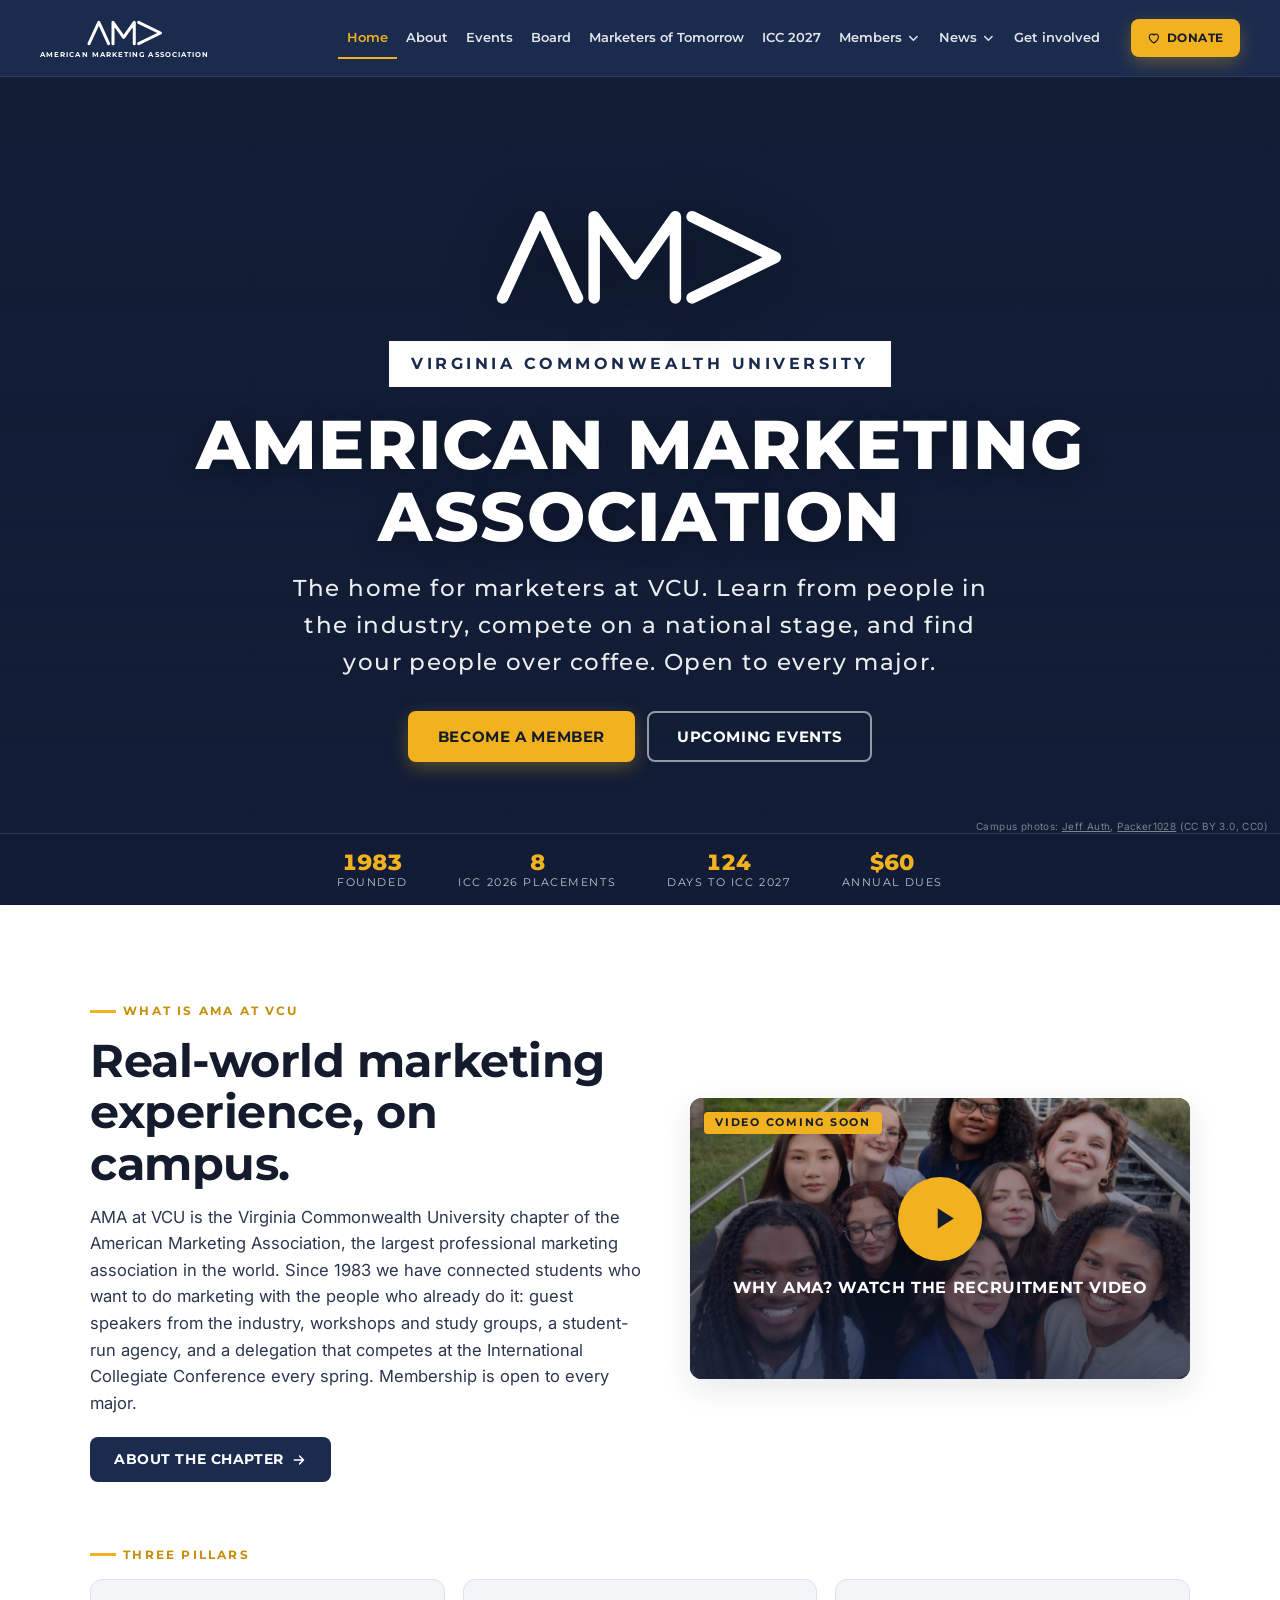
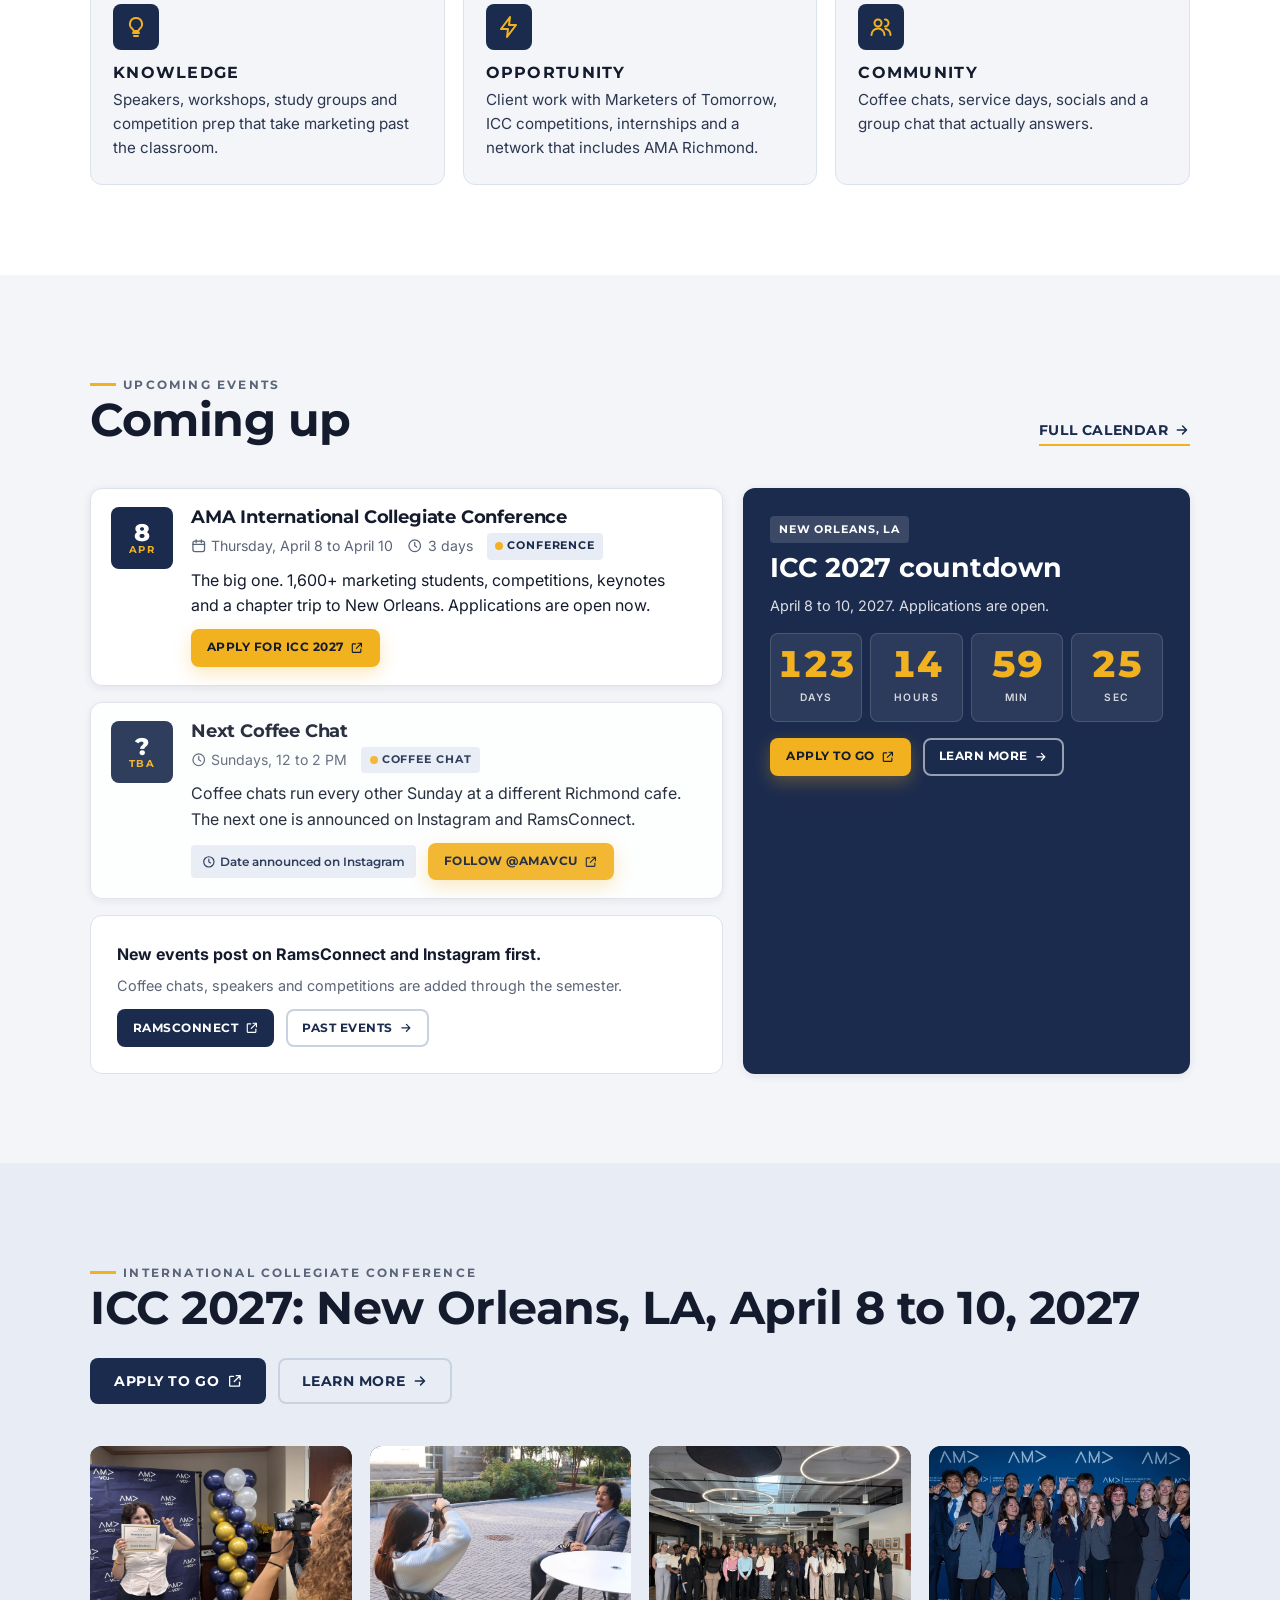
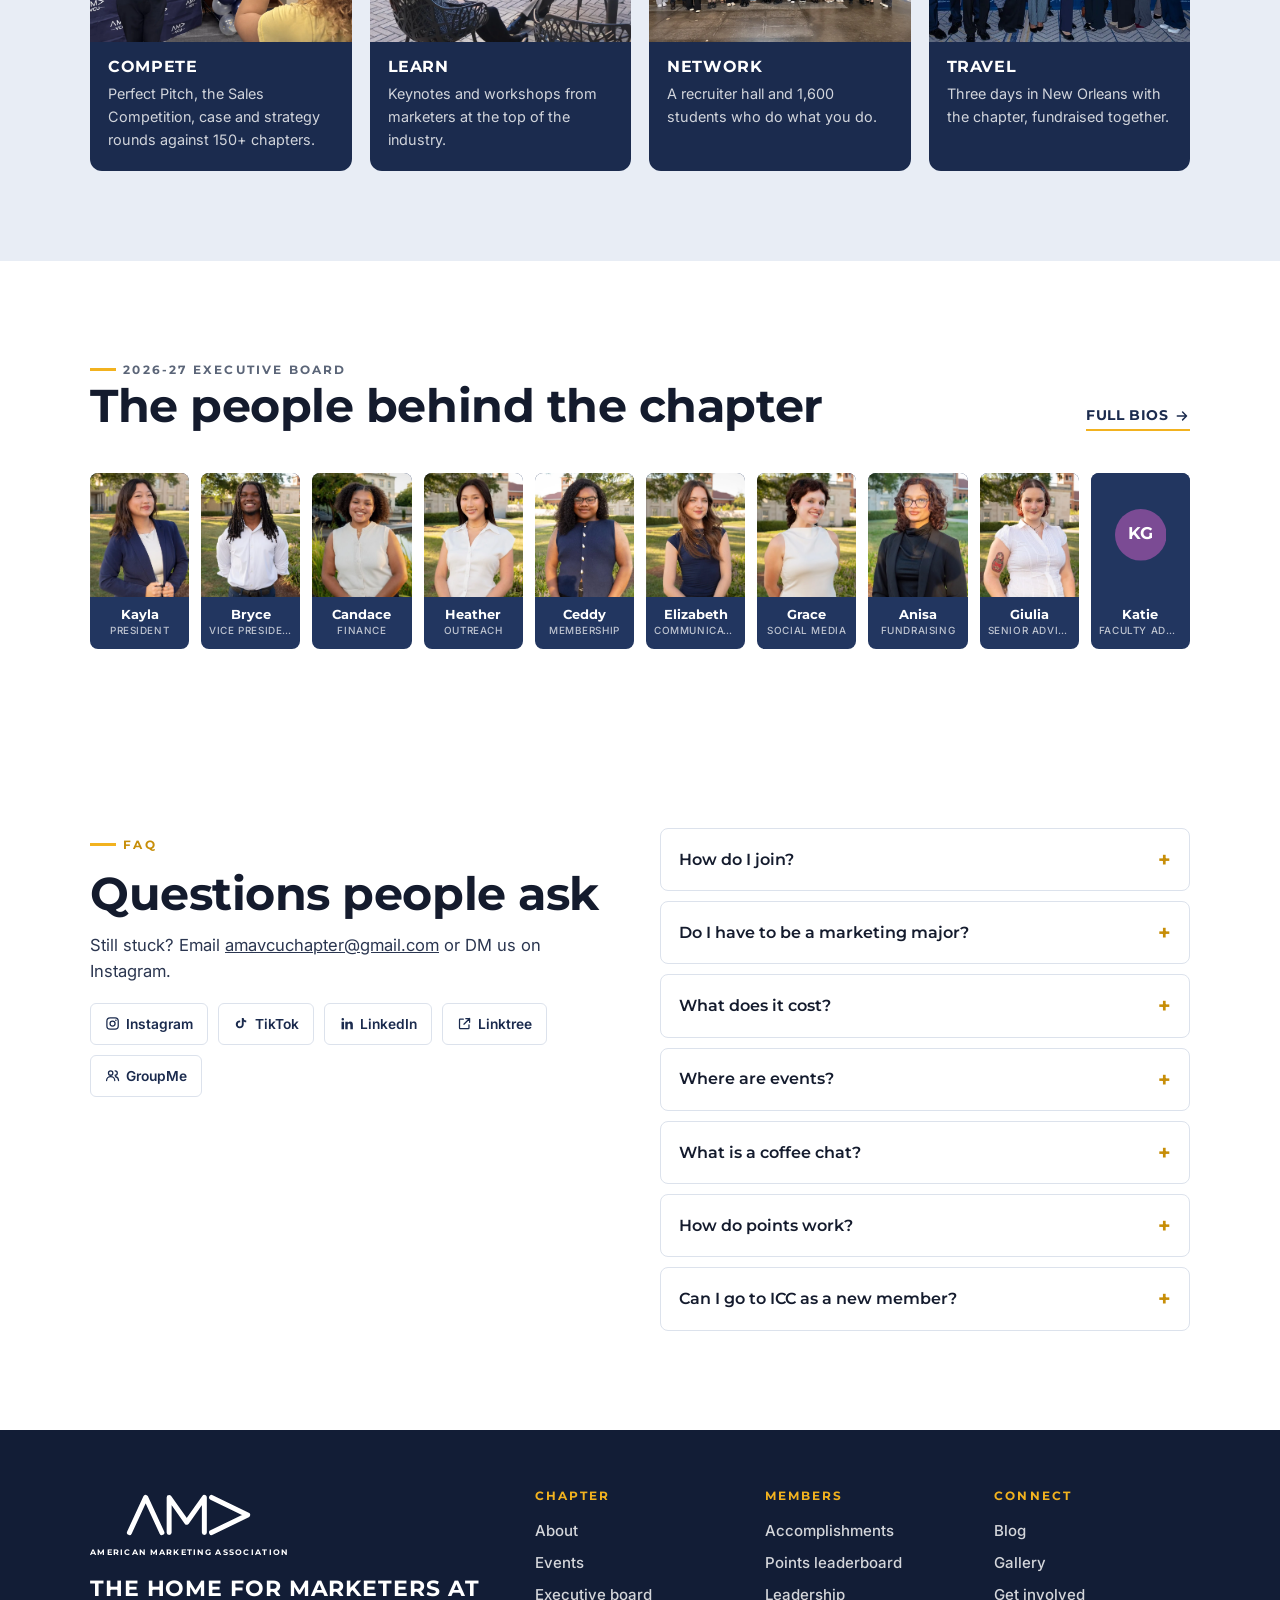
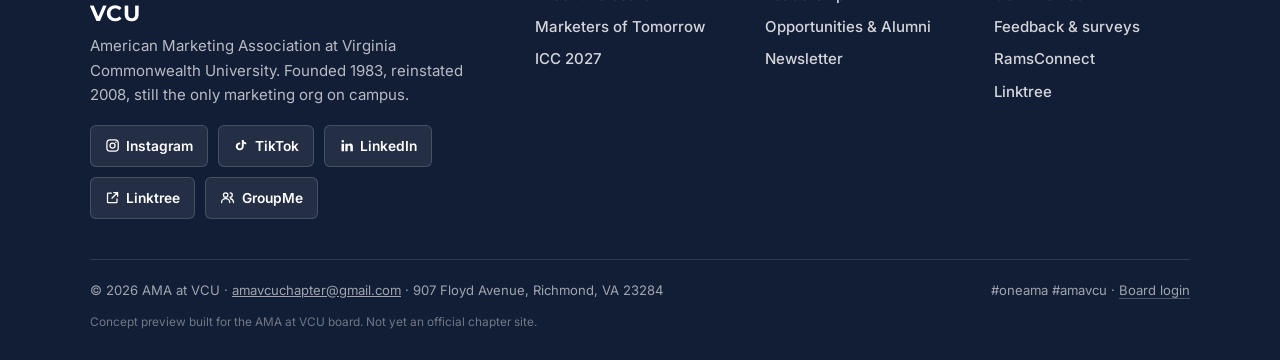
==== commit 658e8218: "Board editor at /admin, new photos, dues split, FAQ join link, blog cleared - /admin: password-prote" ====
--- a/index.html
+++ b/index.html
@@ -1,165 +1,166 @@
-<!doctype html>
-<html lang="en">
-<head>
-<meta charset="utf-8">
-<meta name="viewport" content="width=device-width, initial-scale=1">
-<title>AMA at VCU | The home for marketers at VCU</title>
-<meta name="description" content="The American Marketing Association at Virginia Commonwealth University. The only marketing organization at VCU: speakers, competitions, coffee chats, Marketers of Tomorrow and the trip to ICC.">
-<meta name="theme-color" content="#1B2B4E">
-<meta name="robots" content="noindex, nofollow">
-<meta property="og:title" content="AMA at VCU | The home for marketers at VCU">
-<meta property="og:description" content="The only marketing organization at VCU. Speakers, competitions, coffee chats and the trip to ICC 2027.">
-<meta property="og:image" content="assets/img/board-group.webp">
-<link rel="icon" href="data:image/svg+xml,%3Csvg xmlns='http://www.w3.org/2000/svg' viewBox='0 0 64 64'%3E%3Ccircle cx='32' cy='32' r='32' fill='%231B2B4E'/%3E%3Cpath d='M7 42l8-20 8 20M27 42V22l6 12 6-12v20M44 22l11 10-11 10' fill='none' stroke='%23fff' stroke-width='3.6' stroke-linecap='round' stroke-linejoin='round'/%3E%3C/svg%3E">
-<link rel="preconnect" href="https://fonts.googleapis.com">
-<link rel="preconnect" href="https://fonts.gstatic.com" crossorigin>
-<link href="https://fonts.googleapis.com/css2?family=Montserrat:wght@500;600;700;800&family=Inter:wght@400;500;600;700&display=swap" rel="stylesheet">
-<link rel="stylesheet" href="css/style.css">
-</head>
-<body>
-
-<!-- ===== SVG library: logo and icons ===== -->
-<svg width="0" height="0" style="position:absolute" aria-hidden="true" focusable="false">
-  <defs>
-    <!-- the ΛM> wordmark: three letters of equal height (the last A is the chevron) -->
-    <symbol id="mark" viewBox="0 0 288 110">
-      <path d="M12 94 L48 16 L84 94 M100 94 V16 L139 71 L178 16 V94 M194 16 L274 55 L194 94" fill="none" stroke="currentColor" stroke-width="11" stroke-linecap="round" stroke-linejoin="round"/>
-    </symbol>
-
-    <!-- icons -->
-    <symbol id="i-arrow" viewBox="0 0 24 24"><path d="M5 12h14M13 6l6 6-6 6" fill="none" stroke="currentColor" stroke-width="2.2" stroke-linecap="round" stroke-linejoin="round"/></symbol>
-    <symbol id="i-cal" viewBox="0 0 24 24"><rect x="3" y="5" width="18" height="16" rx="3" fill="none" stroke="currentColor" stroke-width="2"/><path d="M3 10h18M8 3v4M16 3v4" stroke="currentColor" stroke-width="2" stroke-linecap="round"/></symbol>
-    <symbol id="i-pin" viewBox="0 0 24 24"><path d="M12 22s7-6.5 7-12a7 7 0 1 0-14 0c0 5.5 7 12 7 12z" fill="none" stroke="currentColor" stroke-width="2"/><circle cx="12" cy="10" r="2.5" fill="none" stroke="currentColor" stroke-width="2"/></symbol>
-    <symbol id="i-lock" viewBox="0 0 24 24"><rect x="4" y="10" width="16" height="11" rx="3" fill="none" stroke="currentColor" stroke-width="2"/><path d="M8 10V7a4 4 0 0 1 8 0v3" fill="none" stroke="currentColor" stroke-width="2"/></symbol>
-    <symbol id="i-mail" viewBox="0 0 24 24"><rect x="3" y="5" width="18" height="14" rx="3" fill="none" stroke="currentColor" stroke-width="2"/><path d="M3 8l9 6 9-6" fill="none" stroke="currentColor" stroke-width="2"/></symbol>
-    <symbol id="i-ig" viewBox="0 0 24 24"><rect x="3" y="3" width="18" height="18" rx="5" fill="none" stroke="currentColor" stroke-width="2"/><circle cx="12" cy="12" r="4" fill="none" stroke="currentColor" stroke-width="2"/><circle cx="17.3" cy="6.7" r="1.3" fill="currentColor"/></symbol>
-    <symbol id="i-in" viewBox="0 0 24 24"><path d="M4 9h4v12H4zM6 3a2 2 0 1 1 0 4 2 2 0 0 1 0-4zM10 9h4v2c.8-1.4 2.3-2.3 4-2.3 3.2 0 4 2.1 4 5V21h-4v-6c0-1.5-.3-3-2-3s-2.2 1.4-2.2 3v6h-3.8z" fill="currentColor"/></symbol>
-    <symbol id="i-tt" viewBox="0 0 24 24"><path d="M14 3v10.3a3.2 3.2 0 1 1-2.6-3.1V7a6.3 6.3 0 1 0 5.6 6.3V8.6c1.2.9 2.6 1.4 4 1.4V7a4 4 0 0 1-4-4z" fill="currentColor"/></symbol>
-    <symbol id="i-ext" viewBox="0 0 24 24"><path d="M14 4h6v6M20 4l-9 9M19 14v5a1 1 0 0 1-1 1H5a1 1 0 0 1-1-1V6a1 1 0 0 1 1-1h5" fill="none" stroke="currentColor" stroke-width="2" stroke-linecap="round" stroke-linejoin="round"/></symbol>
-    <symbol id="i-play" viewBox="0 0 24 24"><path d="M8 5v14l11-7z" fill="currentColor"/></symbol>
-    <symbol id="i-heart" viewBox="0 0 24 24"><path d="M12 21s-8-5.3-8-11a4.5 4.5 0 0 1 8-2.8A4.5 4.5 0 0 1 20 10c0 5.7-8 11-8 11z" fill="none" stroke="currentColor" stroke-width="2" stroke-linejoin="round"/></symbol>
-    <symbol id="i-trophy" viewBox="0 0 24 24"><path d="M7 4h10v4a5 5 0 0 1-10 0zM7 6H4a3 3 0 0 0 3 3M17 6h3a3 3 0 0 1-3 3M12 13v4M8 21h8M9 17h6" fill="none" stroke="currentColor" stroke-width="2" stroke-linecap="round" stroke-linejoin="round"/></symbol>
-    <symbol id="i-users" viewBox="0 0 24 24"><circle cx="9" cy="8" r="3.5" fill="none" stroke="currentColor" stroke-width="2"/><path d="M2.5 20a6.5 6.5 0 0 1 13 0M16 4.5a3.5 3.5 0 0 1 0 7M21.5 20a6.5 6.5 0 0 0-5-6.3" fill="none" stroke="currentColor" stroke-width="2" stroke-linecap="round"/></symbol>
-    <symbol id="i-x" viewBox="0 0 24 24"><path d="M6 6l12 12M18 6L6 18" fill="none" stroke="currentColor" stroke-width="2.4" stroke-linecap="round"/></symbol>
-    <symbol id="i-chev" viewBox="0 0 24 24"><path d="M6 9l6 6 6-6" fill="none" stroke="currentColor" stroke-width="2.4" stroke-linecap="round" stroke-linejoin="round"/></symbol>
-    <symbol id="i-menu" viewBox="0 0 24 24"><path d="M4 7h16M4 12h16M4 17h16" fill="none" stroke="currentColor" stroke-width="2.4" stroke-linecap="round"/></symbol>
-    <symbol id="i-coffee" viewBox="0 0 24 24"><path d="M4 8h12v6a5 5 0 0 1-5 5h-2a5 5 0 0 1-5-5zM16 10h2a2.5 2.5 0 0 1 0 5h-2M7 3c0 1.5 1 1.5 1 3M11 3c0 1.5 1 1.5 1 3" fill="none" stroke="currentColor" stroke-width="2" stroke-linecap="round"/></symbol>
-    <symbol id="i-bulb" viewBox="0 0 24 24"><path d="M9 18h6M10 21h4M12 3a6 6 0 0 0-3.5 10.9c.6.5 1 1.2 1 2.1h5c0-.9.4-1.6 1-2.1A6 6 0 0 0 12 3z" fill="none" stroke="currentColor" stroke-width="2" stroke-linecap="round" stroke-linejoin="round"/></symbol>
-    <symbol id="i-send" viewBox="0 0 24 24"><path d="M21 3L10 14M21 3l-7 18-4-7-7-4z" fill="none" stroke="currentColor" stroke-width="2" stroke-linecap="round" stroke-linejoin="round"/></symbol>
-    <symbol id="i-check" viewBox="0 0 24 24"><path d="M5 12l5 5L20 7" fill="none" stroke="currentColor" stroke-width="2.6" stroke-linecap="round" stroke-linejoin="round"/></symbol>
-    <symbol id="i-clock" viewBox="0 0 24 24"><circle cx="12" cy="12" r="9" fill="none" stroke="currentColor" stroke-width="2"/><path d="M12 7v5l3 2" fill="none" stroke="currentColor" stroke-width="2" stroke-linecap="round"/></symbol>
-    <symbol id="i-star" viewBox="0 0 24 24"><path d="M12 3l2.7 5.6 6.1.9-4.4 4.3 1 6.1L12 17l-5.4 2.9 1-6.1L3.2 9.5l6.1-.9z" fill="currentColor"/></symbol>
-    <symbol id="i-bolt" viewBox="0 0 24 24"><path d="M13 2L4 14h7l-1 8 9-12h-7z" fill="none" stroke="currentColor" stroke-width="2" stroke-linejoin="round"/></symbol>
-    <symbol id="i-gift" viewBox="0 0 24 24"><rect x="3" y="9" width="18" height="12" rx="2" fill="none" stroke="currentColor" stroke-width="2"/><path d="M12 9v12M3 13h18M12 9c-2-4-6-4-6-1.5S10 9 12 9zm0 0c2-4 6-4 6-1.5S14 9 12 9z" fill="none" stroke="currentColor" stroke-width="2" stroke-linejoin="round"/></symbol>
-  </defs>
-</svg>
-
-<a class="skip" href="#main">Skip to content</a>
-
-<header class="site-head" id="siteHead">
-  <div class="wrap head-row">
-    <a href="#/" class="brand" aria-label="AMA at VCU home">
-      <span class="brand-lockup"><svg class="brand-mark" viewBox="0 0 288 110" role="img" aria-label="American Marketing Association"><use href="#mark"/></svg><span class="brand-ama">American Marketing Association</span></span>
-      <span class="brand-text">Virginia Commonwealth University</span>
-    </a>
-    <nav class="nav" aria-label="Main">
-      <a href="#/" data-nav="">Home</a>
-      <a href="#/about" data-nav="about">About</a>
-      <a href="#/events" data-nav="events">Events</a>
-      <a href="#/board" data-nav="board">Board</a>
-      <a href="#/mot" data-nav="mot">Marketers of Tomorrow</a>
-      <a href="#/icc" data-nav="icc">ICC 2027</a>
-      <div class="nav-group" data-group="members">
-        <button type="button" aria-expanded="false">Members <svg class="ic"><use href="#i-chev"/></svg></button>
-        <div class="nav-panel">
-          <a href="#/accomplishments" data-nav="accomplishments"><b>Accomplishments</b><span>Wins, awards and the points leaderboard</span></a>
-          <a href="#/leadership" data-nav="leadership"><b>Leadership</b><span>Board roles and how to get involved</span></a>
-          <a href="#/opportunities" data-nav="opportunities"><b>Opportunities &amp; Alumni</b><span>Internships, careers, alumni network</span></a>
-        </div>
-      </div>
-      <div class="nav-group" data-group="news">
-        <button type="button" aria-expanded="false">News <svg class="ic"><use href="#i-chev"/></svg></button>
-        <div class="nav-panel">
-          <a href="#/newsletter" data-nav="newsletter"><b>Newsletter</b><span>This month plus the archive</span></a>
-          <a href="#/blog" data-nav="blog"><b>Blog</b><span>Recaps and guides, ICYMI</span></a>
-          <a href="#/gallery" data-nav="gallery"><b>Gallery</b><span>Albums from past events</span></a>
-        </div>
-      </div>
-      <a href="#/involved" data-nav="involved">Get involved</a>
-    </nav>
-    <div class="head-actions">
-      <button type="button" class="btn btn-gold btn-sm" data-donate><svg class="ic"><use href="#i-heart"/></svg>Donate</button>
-      <button type="button" class="menu-btn" id="menuBtn" aria-label="Open menu" aria-expanded="false"><svg class="ic"><use href="#i-menu"/></svg></button>
-    </div>
-  </div>
-</header>
-
-<div class="mobile-menu" id="mobileMenu" hidden>
-  <div class="mm-inner">
-    <div class="mm-top">
-      <span class="tag-pill">Menu</span>
-      <button type="button" class="menu-btn" id="menuClose" aria-label="Close menu"><svg class="ic"><use href="#i-x"/></svg></button>
-    </div>
-    <div class="mm-groups">
-      <div><h4>Chapter</h4><a href="#/">Home</a><a href="#/about">About</a><a href="#/events">Events</a><a href="#/board">Executive board</a><a href="#/mot">Marketers of Tomorrow</a><a href="#/icc">ICC 2027</a></div>
-      <div><h4>Members</h4><a href="#/accomplishments">Accomplishments</a><a href="#/accomplishments#leaderboard">Points leaderboard</a><a href="#/leadership">Leadership</a><a href="#/opportunities">Opportunities &amp; Alumni</a></div>
-      <div><h4>News</h4><a href="#/newsletter">Newsletter</a><a href="#/blog">Blog</a><a href="#/gallery">Gallery</a></div>
-      <div><h4>Join</h4><a href="#/involved">Get involved</a><a href="#/involved#ideas">Idea drop box</a><a href="#/involved#feedback">Feedback &amp; surveys</a><button type="button" class="linklike" data-donate>Donate</button></div>
-    </div>
-    <div class="mm-social" id="mmSocial"></div>
-  </div>
-</div>
-
-<main id="main" tabindex="-1"></main>
-
-<footer class="site-foot s-navy">
-  <div class="wrap">
-    <div class="foot-grid">
-      <div class="foot-brand">
-        <span class="foot-lockup" aria-hidden="true"><svg class="foot-mark" viewBox="0 0 288 110"><use href="#mark"/></svg><span class="brand-ama">American Marketing Association</span></span>
-        <div>
-          <h3>The home for marketers at VCU</h3>
-          <p>American Marketing Association at Virginia Commonwealth University. Founded 1983, reinstated 2008, still the only marketing org on campus.</p>
-          <div class="social-row" id="footSocial"></div>
-        </div>
-      </div>
-      <div class="foot-col"><h4>Chapter</h4><a href="#/about">About</a><a href="#/events">Events</a><a href="#/board">Executive board</a><a href="#/mot">Marketers of Tomorrow</a><a href="#/icc">ICC 2027</a></div>
-      <div class="foot-col"><h4>Members</h4><a href="#/accomplishments">Accomplishments</a><a href="#/accomplishments#leaderboard">Points leaderboard</a><a href="#/leadership">Leadership</a><a href="#/opportunities">Opportunities &amp; Alumni</a><a href="#/newsletter">Newsletter</a></div>
-      <div class="foot-col"><h4>Connect</h4><a href="#/blog">Blog</a><a href="#/gallery">Gallery</a><a href="#/involved">Get involved</a><a href="#/involved#feedback">Feedback &amp; surveys</a><a id="footRams" href="#" target="_blank" rel="noopener">RamsConnect</a><a id="footLinktree" href="#" target="_blank" rel="noopener">Linktree</a></div>
-    </div>
-    <div class="foot-bottom">
-      <span>© <span id="year"></span> AMA at VCU · <a id="footMail" href="#">amavcuchapter@gmail.com</a> · 907 Floyd Avenue, Richmond, VA 23284</span>
-      <span>#oneama #amavcu</span>
-    </div>
-    <p class="foot-note">Concept preview built for the AMA at VCU board. Not yet an official chapter site.</p>
-  </div>
-</footer>
-
-<!-- Donate modal: the one place every Donate button leads -->
-<div class="modal" id="donateModal" hidden role="dialog" aria-modal="true" aria-labelledby="donateTitle">
-  <div class="modal-back" data-close></div>
-  <div class="modal-card">
-    <button type="button" class="modal-x" data-close aria-label="Close"><svg class="ic"><use href="#i-x"/></svg></button>
-    <p class="eyebrow">Support the chapter</p>
-    <h3 id="donateTitle">Send us to <em class="serif">New Orleans.</em></h3>
-    <p>Dues keep the lights on. Donations cover competition travel, catering and the raffles that make events worth showing up to. Every dollar goes back into the chapter.</p>
-    <div class="donate-opts" id="donateOpts"></div>
-    <p class="small muted">Want to sponsor an event or Marketers of Tomorrow? Email <a id="donateMail" href="#">amavcuchapter@gmail.com</a>.</p>
-  </div>
-</div>
-
-<!-- Lightbox -->
-<div class="lightbox" id="lightbox" hidden role="dialog" aria-modal="true" aria-label="Photo">
-  <button type="button" class="lb-x" data-lb-close aria-label="Close"><svg class="ic"><use href="#i-x"/></svg></button>
-  <button type="button" class="lb-nav lb-prev" data-lb-prev aria-label="Previous"><svg class="ic"><use href="#i-chev"/></svg></button>
-  <figure><img id="lbImg" alt=""><figcaption id="lbCap"></figcaption></figure>
-  <button type="button" class="lb-nav lb-next" data-lb-next aria-label="Next"><svg class="ic"><use href="#i-chev"/></svg></button>
-</div>
-
-<div class="toast" id="toast" role="status" aria-live="polite"></div>
-
-<script src="js/data.js"></script>
-<script src="js/cms.js"></script>
-<script src="js/app.js"></script>
-</body>
-</html>
+<!doctype html>
+<html lang="en">
+<head>
+<meta charset="utf-8">
+<meta name="viewport" content="width=device-width, initial-scale=1">
+<title>AMA at VCU | The home for marketers at VCU</title>
+<meta name="description" content="The American Marketing Association at Virginia Commonwealth University. The only marketing organization at VCU: speakers, competitions, coffee chats, Marketers of Tomorrow and the trip to ICC.">
+<meta name="theme-color" content="#1B2B4E">
+<meta name="robots" content="noindex, nofollow">
+<meta property="og:title" content="AMA at VCU | The home for marketers at VCU">
+<meta property="og:description" content="The only marketing organization at VCU. Speakers, competitions, coffee chats and the trip to ICC 2027.">
+<meta property="og:image" content="assets/img/board-group.webp">
+<link rel="icon" href="data:image/svg+xml,%3Csvg xmlns='http://www.w3.org/2000/svg' viewBox='0 0 64 64'%3E%3Ccircle cx='32' cy='32' r='32' fill='%231B2B4E'/%3E%3Cpath d='M7 42l8-20 8 20M27 42V22l6 12 6-12v20M44 22l11 10-11 10' fill='none' stroke='%23fff' stroke-width='3.6' stroke-linecap='round' stroke-linejoin='round'/%3E%3C/svg%3E">
+<link rel="preconnect" href="https://fonts.googleapis.com">
+<link rel="preconnect" href="https://fonts.gstatic.com" crossorigin>
+<link href="https://fonts.googleapis.com/css2?family=Montserrat:wght@500;600;700;800&family=Inter:wght@400;500;600;700&display=swap" rel="stylesheet">
+<link rel="stylesheet" href="css/style.css">
+</head>
+<body>
+
+<!-- ===== SVG library: logo and icons ===== -->
+<svg width="0" height="0" style="position:absolute" aria-hidden="true" focusable="false">
+  <defs>
+    <!-- the ΛM> wordmark: three letters of equal height (the last A is the chevron) -->
+    <symbol id="mark" viewBox="0 0 288 110">
+      <path d="M12 94 L48 16 L84 94 M100 94 V16 L139 71 L178 16 V94 M194 16 L274 55 L194 94" fill="none" stroke="currentColor" stroke-width="11" stroke-linecap="round" stroke-linejoin="round"/>
+    </symbol>
+
+    <!-- icons -->
+    <symbol id="i-arrow" viewBox="0 0 24 24"><path d="M5 12h14M13 6l6 6-6 6" fill="none" stroke="currentColor" stroke-width="2.2" stroke-linecap="round" stroke-linejoin="round"/></symbol>
+    <symbol id="i-cal" viewBox="0 0 24 24"><rect x="3" y="5" width="18" height="16" rx="3" fill="none" stroke="currentColor" stroke-width="2"/><path d="M3 10h18M8 3v4M16 3v4" stroke="currentColor" stroke-width="2" stroke-linecap="round"/></symbol>
+    <symbol id="i-pin" viewBox="0 0 24 24"><path d="M12 22s7-6.5 7-12a7 7 0 1 0-14 0c0 5.5 7 12 7 12z" fill="none" stroke="currentColor" stroke-width="2"/><circle cx="12" cy="10" r="2.5" fill="none" stroke="currentColor" stroke-width="2"/></symbol>
+    <symbol id="i-lock" viewBox="0 0 24 24"><rect x="4" y="10" width="16" height="11" rx="3" fill="none" stroke="currentColor" stroke-width="2"/><path d="M8 10V7a4 4 0 0 1 8 0v3" fill="none" stroke="currentColor" stroke-width="2"/></symbol>
+    <symbol id="i-mail" viewBox="0 0 24 24"><rect x="3" y="5" width="18" height="14" rx="3" fill="none" stroke="currentColor" stroke-width="2"/><path d="M3 8l9 6 9-6" fill="none" stroke="currentColor" stroke-width="2"/></symbol>
+    <symbol id="i-ig" viewBox="0 0 24 24"><rect x="3" y="3" width="18" height="18" rx="5" fill="none" stroke="currentColor" stroke-width="2"/><circle cx="12" cy="12" r="4" fill="none" stroke="currentColor" stroke-width="2"/><circle cx="17.3" cy="6.7" r="1.3" fill="currentColor"/></symbol>
+    <symbol id="i-in" viewBox="0 0 24 24"><path d="M4 9h4v12H4zM6 3a2 2 0 1 1 0 4 2 2 0 0 1 0-4zM10 9h4v2c.8-1.4 2.3-2.3 4-2.3 3.2 0 4 2.1 4 5V21h-4v-6c0-1.5-.3-3-2-3s-2.2 1.4-2.2 3v6h-3.8z" fill="currentColor"/></symbol>
+    <symbol id="i-tt" viewBox="0 0 24 24"><path d="M14 3v10.3a3.2 3.2 0 1 1-2.6-3.1V7a6.3 6.3 0 1 0 5.6 6.3V8.6c1.2.9 2.6 1.4 4 1.4V7a4 4 0 0 1-4-4z" fill="currentColor"/></symbol>
+    <symbol id="i-ext" viewBox="0 0 24 24"><path d="M14 4h6v6M20 4l-9 9M19 14v5a1 1 0 0 1-1 1H5a1 1 0 0 1-1-1V6a1 1 0 0 1 1-1h5" fill="none" stroke="currentColor" stroke-width="2" stroke-linecap="round" stroke-linejoin="round"/></symbol>
+    <symbol id="i-play" viewBox="0 0 24 24"><path d="M8 5v14l11-7z" fill="currentColor"/></symbol>
+    <symbol id="i-heart" viewBox="0 0 24 24"><path d="M12 21s-8-5.3-8-11a4.5 4.5 0 0 1 8-2.8A4.5 4.5 0 0 1 20 10c0 5.7-8 11-8 11z" fill="none" stroke="currentColor" stroke-width="2" stroke-linejoin="round"/></symbol>
+    <symbol id="i-trophy" viewBox="0 0 24 24"><path d="M7 4h10v4a5 5 0 0 1-10 0zM7 6H4a3 3 0 0 0 3 3M17 6h3a3 3 0 0 1-3 3M12 13v4M8 21h8M9 17h6" fill="none" stroke="currentColor" stroke-width="2" stroke-linecap="round" stroke-linejoin="round"/></symbol>
+    <symbol id="i-users" viewBox="0 0 24 24"><circle cx="9" cy="8" r="3.5" fill="none" stroke="currentColor" stroke-width="2"/><path d="M2.5 20a6.5 6.5 0 0 1 13 0M16 4.5a3.5 3.5 0 0 1 0 7M21.5 20a6.5 6.5 0 0 0-5-6.3" fill="none" stroke="currentColor" stroke-width="2" stroke-linecap="round"/></symbol>
+    <symbol id="i-x" viewBox="0 0 24 24"><path d="M6 6l12 12M18 6L6 18" fill="none" stroke="currentColor" stroke-width="2.4" stroke-linecap="round"/></symbol>
+    <symbol id="i-chev" viewBox="0 0 24 24"><path d="M6 9l6 6 6-6" fill="none" stroke="currentColor" stroke-width="2.4" stroke-linecap="round" stroke-linejoin="round"/></symbol>
+    <symbol id="i-menu" viewBox="0 0 24 24"><path d="M4 7h16M4 12h16M4 17h16" fill="none" stroke="currentColor" stroke-width="2.4" stroke-linecap="round"/></symbol>
+    <symbol id="i-coffee" viewBox="0 0 24 24"><path d="M4 8h12v6a5 5 0 0 1-5 5h-2a5 5 0 0 1-5-5zM16 10h2a2.5 2.5 0 0 1 0 5h-2M7 3c0 1.5 1 1.5 1 3M11 3c0 1.5 1 1.5 1 3" fill="none" stroke="currentColor" stroke-width="2" stroke-linecap="round"/></symbol>
+    <symbol id="i-bulb" viewBox="0 0 24 24"><path d="M9 18h6M10 21h4M12 3a6 6 0 0 0-3.5 10.9c.6.5 1 1.2 1 2.1h5c0-.9.4-1.6 1-2.1A6 6 0 0 0 12 3z" fill="none" stroke="currentColor" stroke-width="2" stroke-linecap="round" stroke-linejoin="round"/></symbol>
+    <symbol id="i-send" viewBox="0 0 24 24"><path d="M21 3L10 14M21 3l-7 18-4-7-7-4z" fill="none" stroke="currentColor" stroke-width="2" stroke-linecap="round" stroke-linejoin="round"/></symbol>
+    <symbol id="i-check" viewBox="0 0 24 24"><path d="M5 12l5 5L20 7" fill="none" stroke="currentColor" stroke-width="2.6" stroke-linecap="round" stroke-linejoin="round"/></symbol>
+    <symbol id="i-clock" viewBox="0 0 24 24"><circle cx="12" cy="12" r="9" fill="none" stroke="currentColor" stroke-width="2"/><path d="M12 7v5l3 2" fill="none" stroke="currentColor" stroke-width="2" stroke-linecap="round"/></symbol>
+    <symbol id="i-star" viewBox="0 0 24 24"><path d="M12 3l2.7 5.6 6.1.9-4.4 4.3 1 6.1L12 17l-5.4 2.9 1-6.1L3.2 9.5l6.1-.9z" fill="currentColor"/></symbol>
+    <symbol id="i-bolt" viewBox="0 0 24 24"><path d="M13 2L4 14h7l-1 8 9-12h-7z" fill="none" stroke="currentColor" stroke-width="2" stroke-linejoin="round"/></symbol>
+    <symbol id="i-gift" viewBox="0 0 24 24"><rect x="3" y="9" width="18" height="12" rx="2" fill="none" stroke="currentColor" stroke-width="2"/><path d="M12 9v12M3 13h18M12 9c-2-4-6-4-6-1.5S10 9 12 9zm0 0c2-4 6-4 6-1.5S14 9 12 9z" fill="none" stroke="currentColor" stroke-width="2" stroke-linejoin="round"/></symbol>
+  </defs>
+</svg>
+
+<a class="skip" href="#main">Skip to content</a>
+
+<header class="site-head" id="siteHead">
+  <div class="wrap head-row">
+    <a href="#/" class="brand" aria-label="AMA at VCU home">
+      <span class="brand-lockup"><svg class="brand-mark" viewBox="0 0 288 110" role="img" aria-label="American Marketing Association"><use href="#mark"/></svg><span class="brand-ama">American Marketing Association</span></span>
+      <span class="brand-text">Virginia Commonwealth University</span>
+    </a>
+    <nav class="nav" aria-label="Main">
+      <a href="#/" data-nav="">Home</a>
+      <a href="#/about" data-nav="about">About</a>
+      <a href="#/events" data-nav="events">Events</a>
+      <a href="#/board" data-nav="board">Board</a>
+      <a href="#/mot" data-nav="mot">Marketers of Tomorrow</a>
+      <a href="#/icc" data-nav="icc">ICC 2027</a>
+      <div class="nav-group" data-group="members">
+        <button type="button" aria-expanded="false">Members <svg class="ic"><use href="#i-chev"/></svg></button>
+        <div class="nav-panel">
+          <a href="#/accomplishments" data-nav="accomplishments"><b>Accomplishments</b><span>Wins, awards and the points leaderboard</span></a>
+          <a href="#/leadership" data-nav="leadership"><b>Leadership</b><span>Board roles and how to get involved</span></a>
+          <a href="#/opportunities" data-nav="opportunities"><b>Opportunities &amp; Alumni</b><span>Internships, careers, alumni network</span></a>
+        </div>
+      </div>
+      <div class="nav-group" data-group="news">
+        <button type="button" aria-expanded="false">News <svg class="ic"><use href="#i-chev"/></svg></button>
+        <div class="nav-panel">
+          <a href="#/newsletter" data-nav="newsletter"><b>Newsletter</b><span>This month plus the archive</span></a>
+          <a href="#/blog" data-nav="blog"><b>Blog</b><span>Recaps and guides, ICYMI</span></a>
+          <a href="#/gallery" data-nav="gallery"><b>Gallery</b><span>Albums from past events</span></a>
+        </div>
+      </div>
+      <a href="#/involved" data-nav="involved">Get involved</a>
+    </nav>
+    <div class="head-actions">
+      <button type="button" class="btn btn-gold btn-sm" data-donate><svg class="ic"><use href="#i-heart"/></svg>Donate</button>
+      <button type="button" class="menu-btn" id="menuBtn" aria-label="Open menu" aria-expanded="false"><svg class="ic"><use href="#i-menu"/></svg></button>
+    </div>
+  </div>
+</header>
+
+<div class="mobile-menu" id="mobileMenu" hidden>
+  <div class="mm-inner">
+    <div class="mm-top">
+      <span class="tag-pill">Menu</span>
+      <button type="button" class="menu-btn" id="menuClose" aria-label="Close menu"><svg class="ic"><use href="#i-x"/></svg></button>
+    </div>
+    <div class="mm-groups">
+      <div><h4>Chapter</h4><a href="#/">Home</a><a href="#/about">About</a><a href="#/events">Events</a><a href="#/board">Executive board</a><a href="#/mot">Marketers of Tomorrow</a><a href="#/icc">ICC 2027</a></div>
+      <div><h4>Members</h4><a href="#/accomplishments">Accomplishments</a><a href="#/accomplishments#leaderboard">Points leaderboard</a><a href="#/leadership">Leadership</a><a href="#/opportunities">Opportunities &amp; Alumni</a></div>
+      <div><h4>News</h4><a href="#/newsletter">Newsletter</a><a href="#/blog">Blog</a><a href="#/gallery">Gallery</a></div>
+      <div><h4>Join</h4><a href="#/involved">Get involved</a><a href="#/involved#ideas">Idea drop box</a><a href="#/involved#feedback">Feedback &amp; surveys</a><button type="button" class="linklike" data-donate>Donate</button></div>
+    </div>
+    <div class="mm-social" id="mmSocial"></div>
+  </div>
+</div>
+
+<main id="main" tabindex="-1"></main>
+
+<footer class="site-foot s-navy">
+  <div class="wrap">
+    <div class="foot-grid">
+      <div class="foot-brand">
+        <span class="foot-lockup" aria-hidden="true"><svg class="foot-mark" viewBox="0 0 288 110"><use href="#mark"/></svg><span class="brand-ama">American Marketing Association</span></span>
+        <div>
+          <h3>The home for marketers at VCU</h3>
+          <p>American Marketing Association at Virginia Commonwealth University. Founded 1983, reinstated 2008, still the only marketing org on campus.</p>
+          <div class="social-row" id="footSocial"></div>
+        </div>
+      </div>
+      <div class="foot-col"><h4>Chapter</h4><a href="#/about">About</a><a href="#/events">Events</a><a href="#/board">Executive board</a><a href="#/mot">Marketers of Tomorrow</a><a href="#/icc">ICC 2027</a></div>
+      <div class="foot-col"><h4>Members</h4><a href="#/accomplishments">Accomplishments</a><a href="#/accomplishments#leaderboard">Points leaderboard</a><a href="#/leadership">Leadership</a><a href="#/opportunities">Opportunities &amp; Alumni</a><a href="#/newsletter">Newsletter</a></div>
+      <div class="foot-col"><h4>Connect</h4><a href="#/blog">Blog</a><a href="#/gallery">Gallery</a><a href="#/involved">Get involved</a><a href="#/involved#feedback">Feedback &amp; surveys</a><a id="footRams" href="#" target="_blank" rel="noopener">RamsConnect</a><a id="footLinktree" href="#" target="_blank" rel="noopener">Linktree</a></div>
+    </div>
+    <div class="foot-bottom">
+      <span>© <span id="year"></span> AMA at VCU · <a id="footMail" href="#">amavcuchapter@gmail.com</a> · 907 Floyd Avenue, Richmond, VA 23284</span>
+      <span>#oneama #amavcu · <a class="foot-admin" href="admin/">Board login</a></span>
+    </div>
+    <p class="foot-note">Concept preview built for the AMA at VCU board. Not yet an official chapter site.</p>
+  </div>
+</footer>
+
+<!-- Donate modal: the one place every Donate button leads -->
+<div class="modal" id="donateModal" hidden role="dialog" aria-modal="true" aria-labelledby="donateTitle">
+  <div class="modal-back" data-close></div>
+  <div class="modal-card">
+    <button type="button" class="modal-x" data-close aria-label="Close"><svg class="ic"><use href="#i-x"/></svg></button>
+    <p class="eyebrow">Donate</p>
+    <h3 id="donateTitle">Support the <em class="serif">chapter.</em></h3>
+    <p>Dues keep the lights on. Donations cover competition travel, catering and event costs. Every dollar goes back into the chapter.</p>
+    <div class="donate-opts" id="donateOpts"></div>
+    <p class="small muted">Questions? Email <a id="donateMail" href="#">amavcuchapter@gmail.com</a>.</p>
+  </div>
+</div>
+
+<!-- Lightbox -->
+<div class="lightbox" id="lightbox" hidden role="dialog" aria-modal="true" aria-label="Photo">
+  <button type="button" class="lb-x" data-lb-close aria-label="Close"><svg class="ic"><use href="#i-x"/></svg></button>
+  <button type="button" class="lb-nav lb-prev" data-lb-prev aria-label="Previous"><svg class="ic"><use href="#i-chev"/></svg></button>
+  <figure><img id="lbImg" alt=""><figcaption id="lbCap"></figcaption></figure>
+  <button type="button" class="lb-nav lb-next" data-lb-next aria-label="Next"><svg class="ic"><use href="#i-chev"/></svg></button>
+</div>
+
+<div class="toast" id="toast" role="status" aria-live="polite"></div>
+
+<script src="js/data.js"></script>
+<script id="__content" type="application/json"></script>
+<script src="js/cms.js"></script>
+<script src="js/app.js"></script>
+</body>
+</html>
--- a/css/style.css
+++ b/css/style.css
@@ -652,3 +652,14 @@
 @media (max-width:560px){.member.advisor{grid-template-columns:1fr}.member.advisor .frame{aspect-ratio:4/3;min-height:0}}
 @media (max-width:560px){.podium{gap:8px}.pod{padding:14px 6px 12px;min-width:0}.pod .av{width:60px;height:60px}.pod.p1 .av{width:76px;height:76px}.pod .pts{font-size:1rem}.pod b{font-size:.86rem;overflow:hidden;text-overflow:ellipsis;white-space:nowrap}}
 .textlink.back .ic{transform:rotate(180deg)}
+
+/* ---------- newsletter issues uploaded in the editor ---------- */
+.pdf-frame{border-radius:var(--r-sm);overflow:hidden;border:1px solid var(--line);background:#fff}
+.pdf-frame iframe{width:100%;height:720px;border:0;display:block}
+@media (max-width:640px){.pdf-frame iframe{height:440px}}
+.foot-admin{color:inherit;text-decoration:none;border-bottom:1px solid rgba(255,255,255,.25)}
+.foot-admin:hover{color:var(--gold)}
+
+.faq details .faq-link{display:inline-flex;margin:-6px 0 14px;font-size:.8rem}
+.mot-group{max-width:760px;margin-bottom:26px}
+.mot-group img{aspect-ratio:4/3}
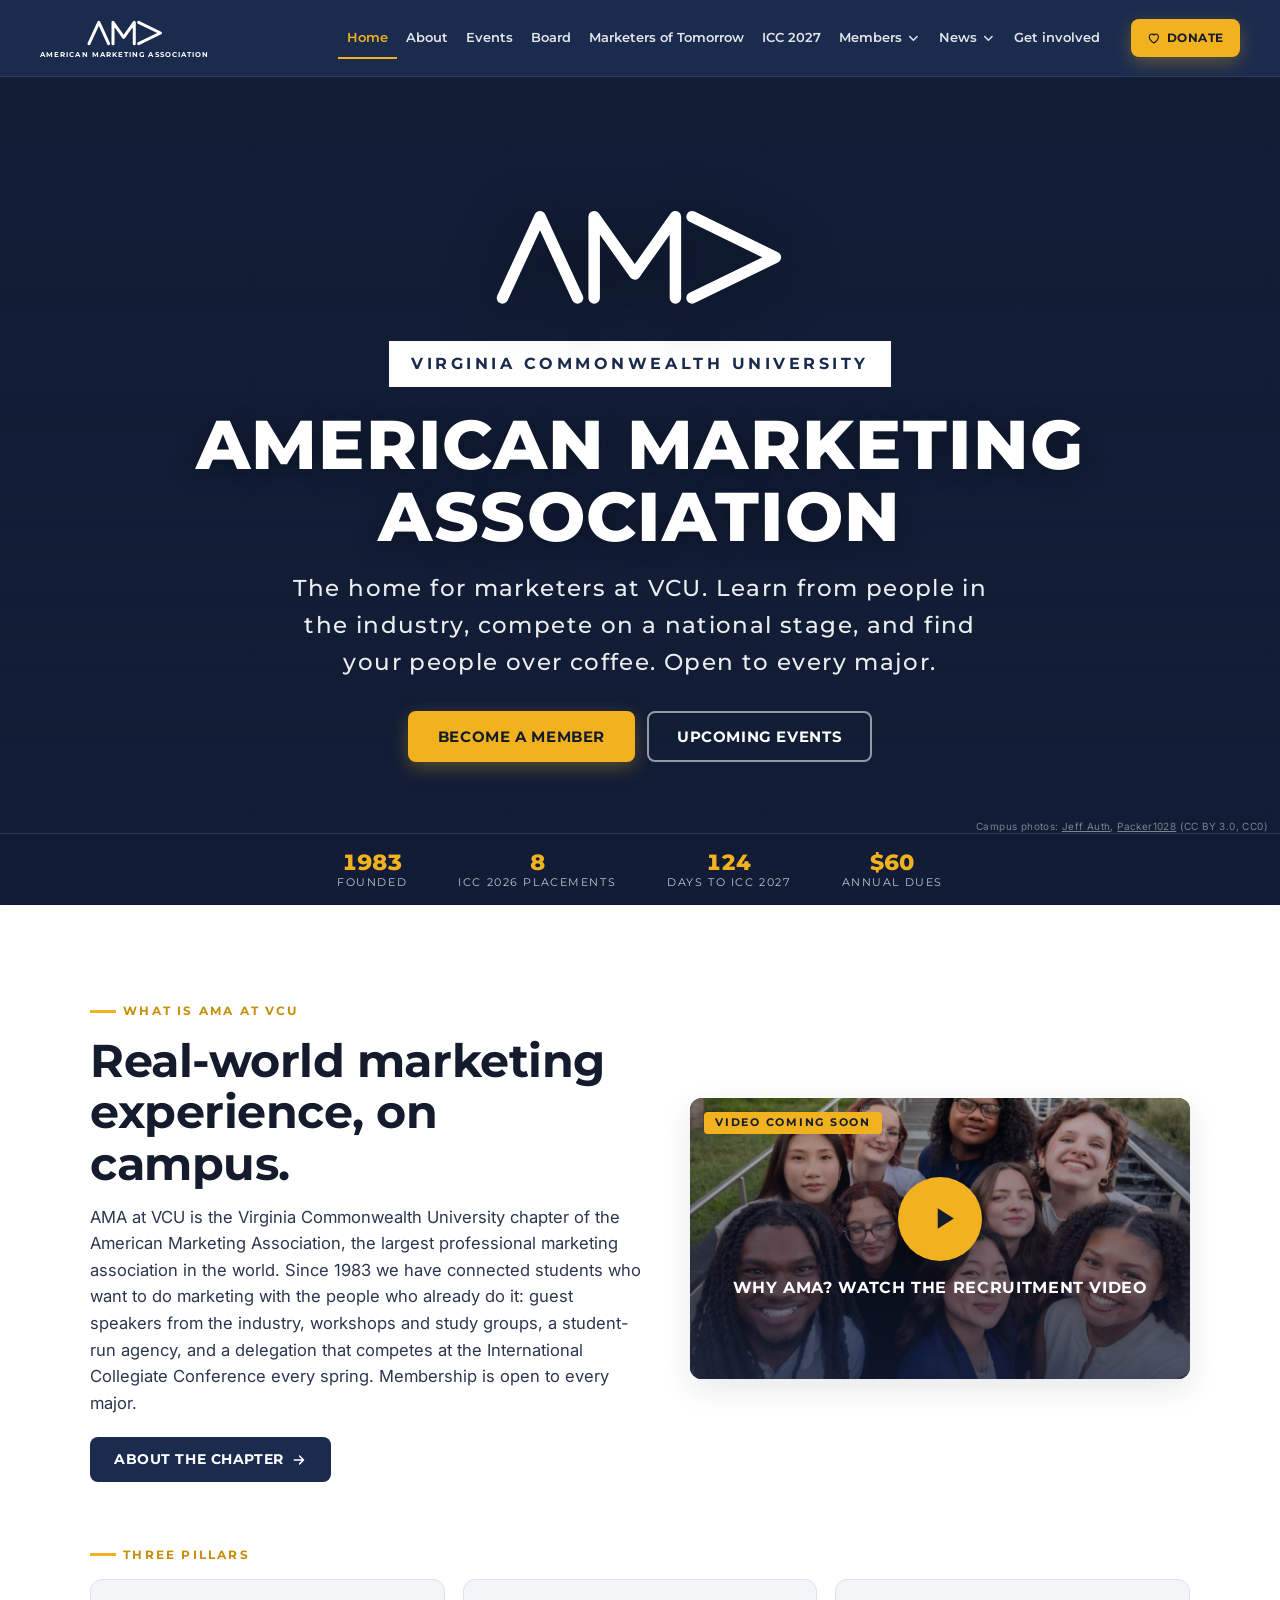
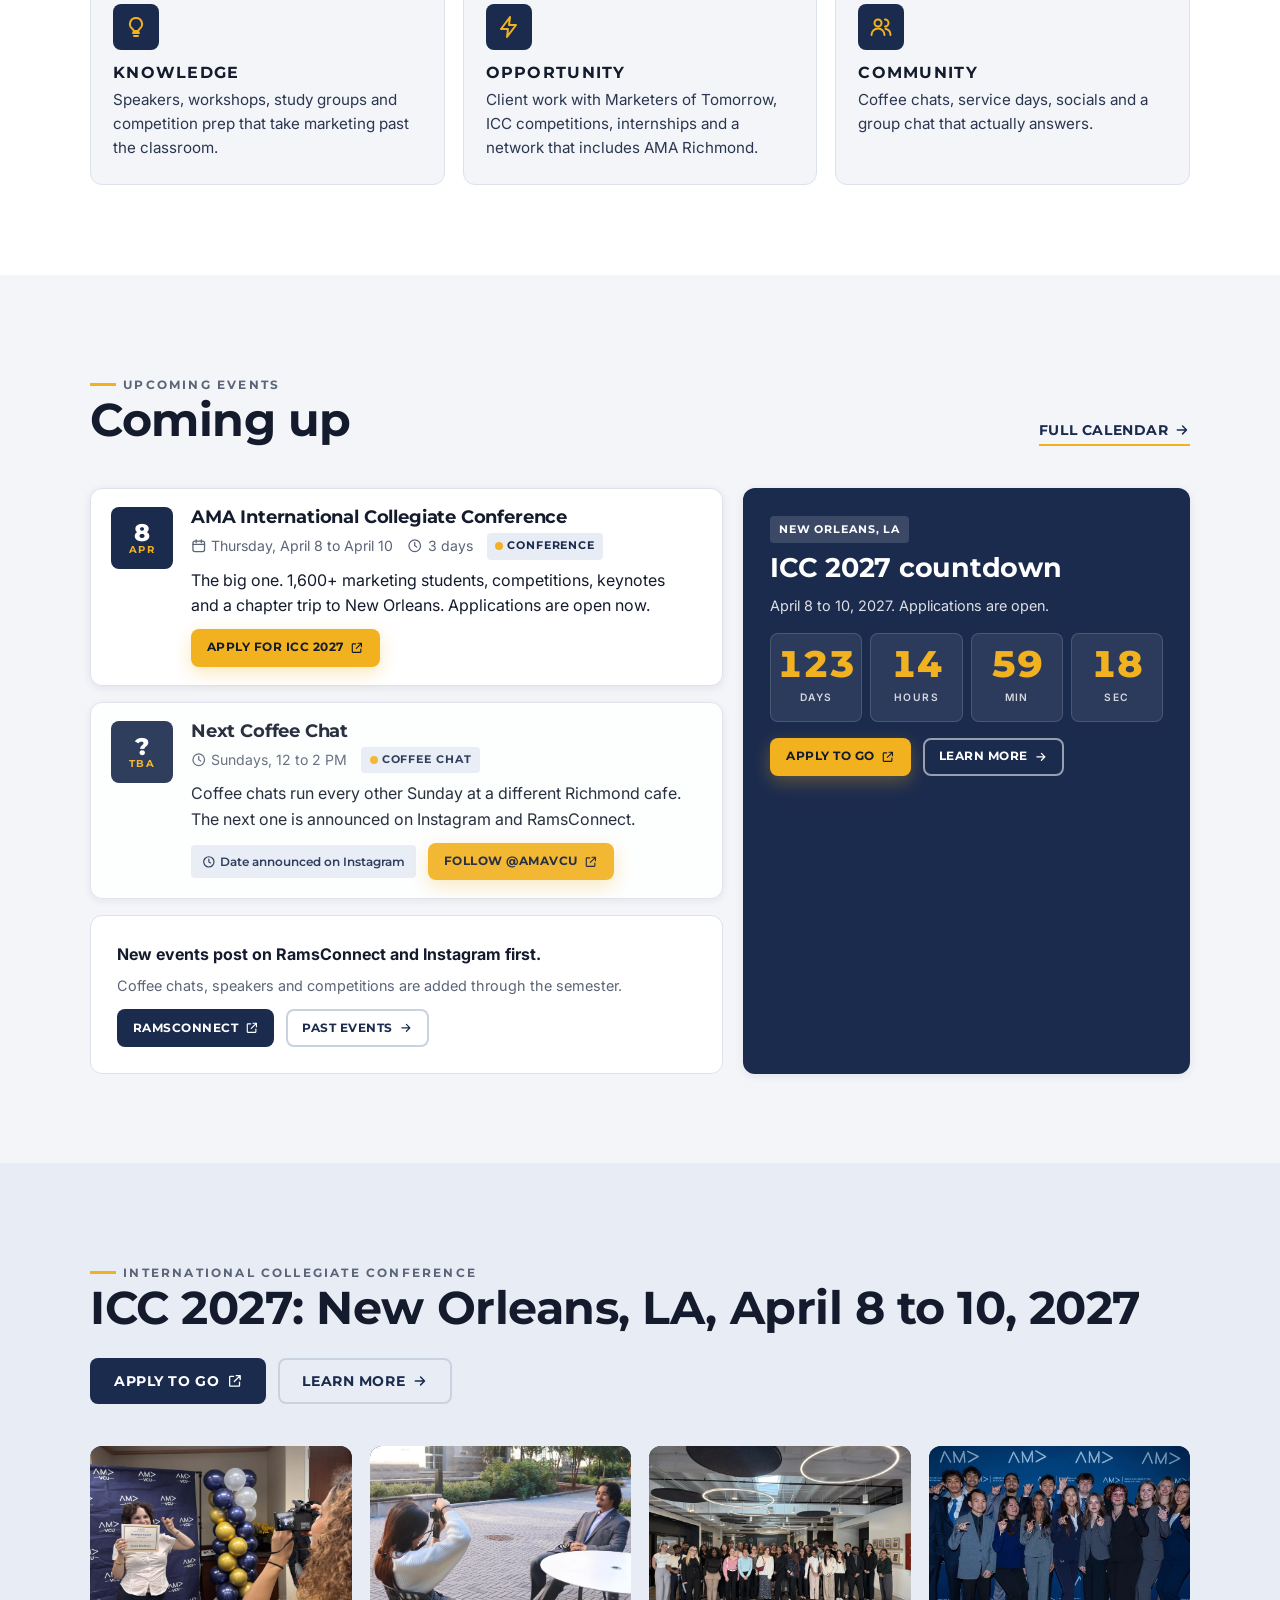
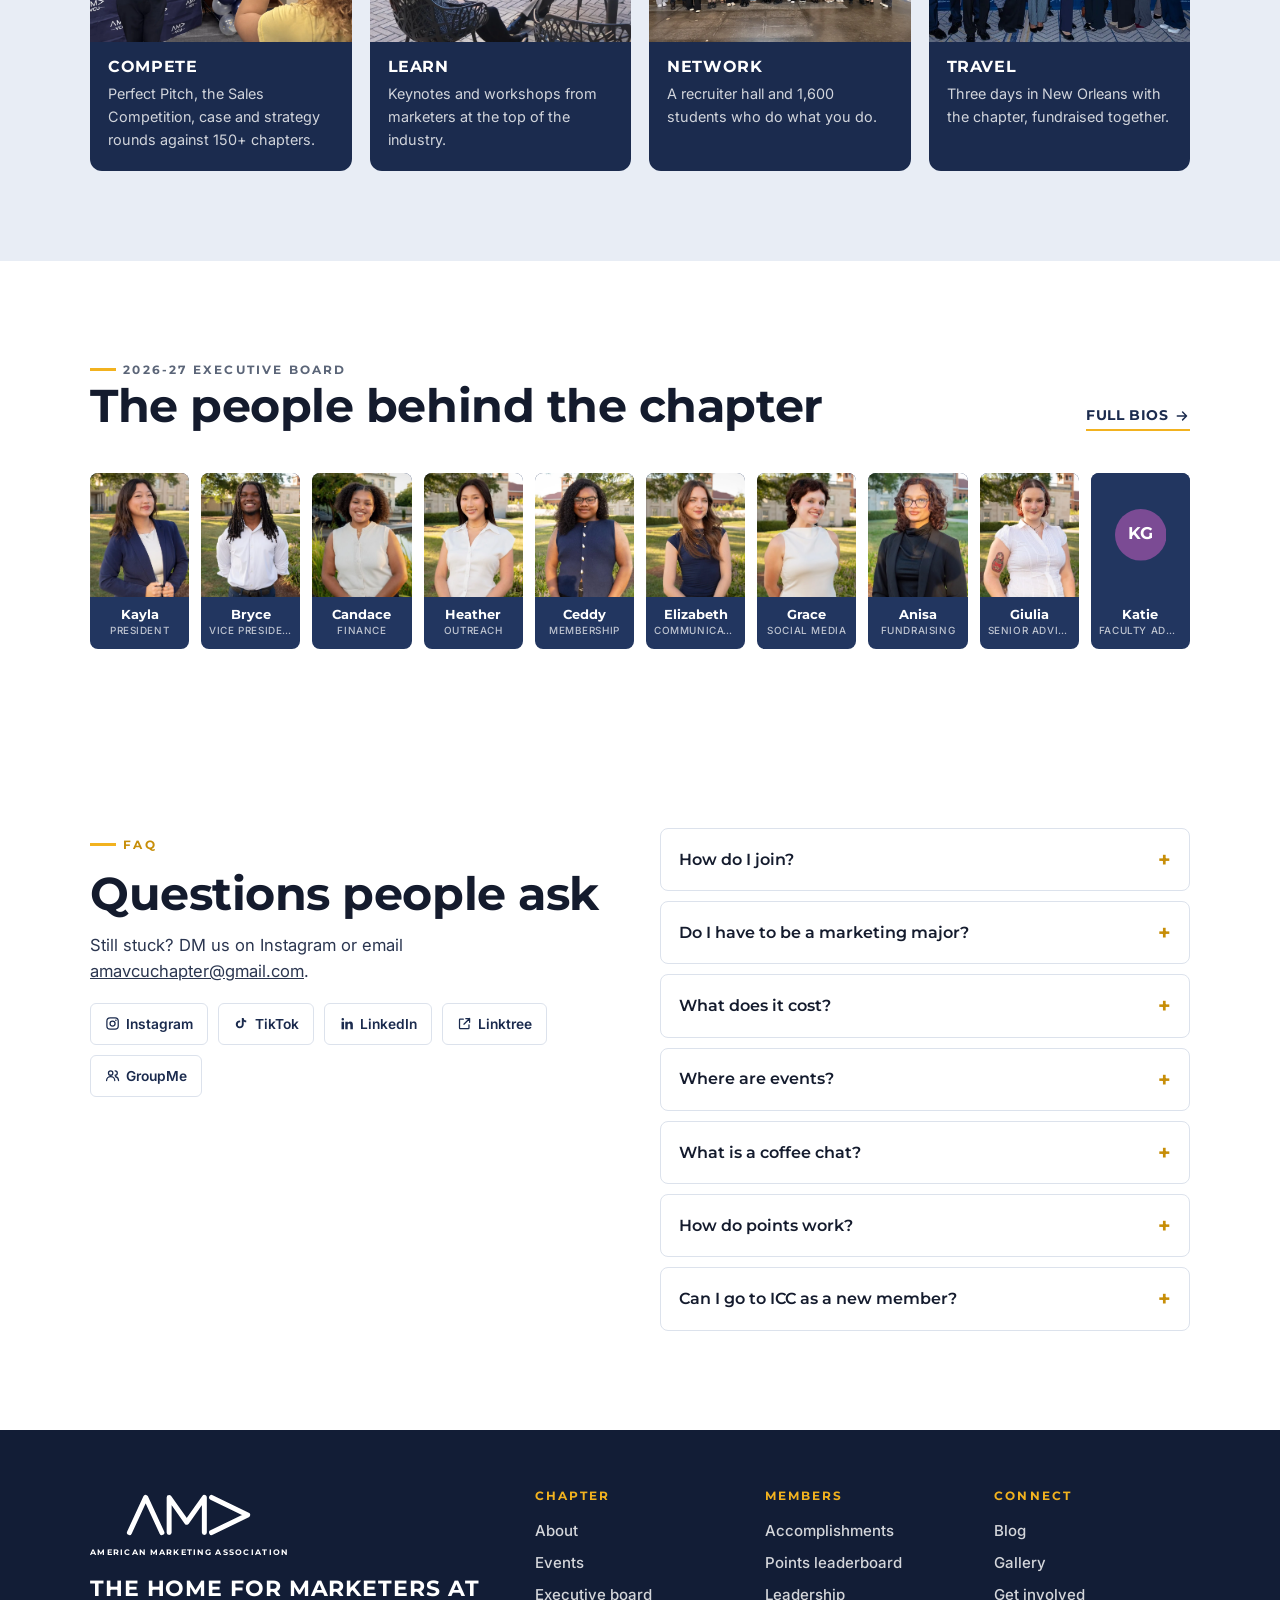
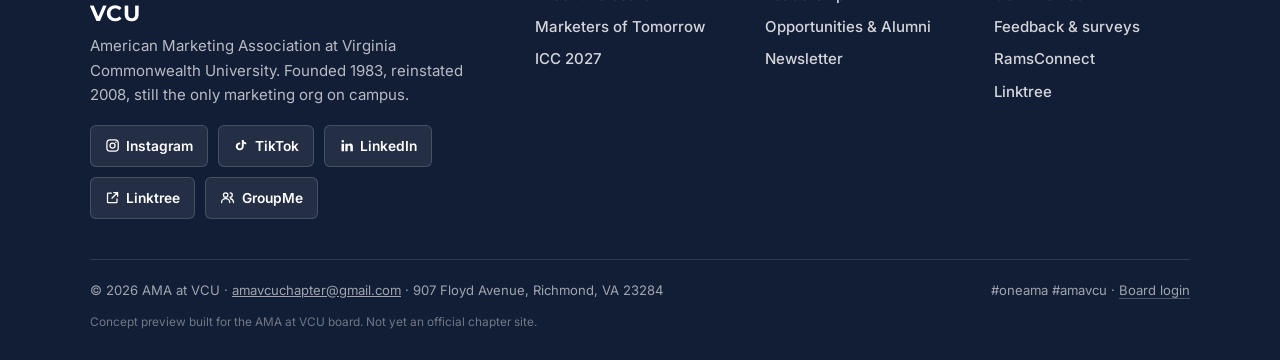
==== commit 1539a87b: "Every page's words editable in /admin, MoT contact email, manual leaderboard rows - data.js copy blo" ====
--- a/index.html
+++ b/index.html
@@ -118,8 +118,8 @@
       <div class="foot-brand">
         <span class="foot-lockup" aria-hidden="true"><svg class="foot-mark" viewBox="0 0 288 110"><use href="#mark"/></svg><span class="brand-ama">American Marketing Association</span></span>
         <div>
-          <h3>The home for marketers at VCU</h3>
-          <p>American Marketing Association at Virginia Commonwealth University. Founded 1983, reinstated 2008, still the only marketing org on campus.</p>
+          <h3 id="footTitle">The home for marketers at VCU</h3>
+          <p id="footText">American Marketing Association at Virginia Commonwealth University. Founded 1983, reinstated 2008, still the only marketing org on campus.</p>
           <div class="social-row" id="footSocial"></div>
         </div>
       </div>
@@ -129,9 +129,9 @@
     </div>
     <div class="foot-bottom">
       <span>© <span id="year"></span> AMA at VCU · <a id="footMail" href="#">amavcuchapter@gmail.com</a> · 907 Floyd Avenue, Richmond, VA 23284</span>
-      <span>#oneama #amavcu · <a class="foot-admin" href="admin/">Board login</a></span>
+      <span><span id="footTags">#oneama #amavcu · </span><a class="foot-admin" id="footAdmin" href="admin/">Board login</a></span>
     </div>
-    <p class="foot-note">Concept preview built for the AMA at VCU board. Not yet an official chapter site.</p>
+    <p class="foot-note" id="footNote">Concept preview built for the AMA at VCU board. Not yet an official chapter site.</p>
   </div>
 </footer>
 
@@ -140,11 +140,11 @@
   <div class="modal-back" data-close></div>
   <div class="modal-card">
     <button type="button" class="modal-x" data-close aria-label="Close"><svg class="ic"><use href="#i-x"/></svg></button>
-    <p class="eyebrow">Donate</p>
-    <h3 id="donateTitle">Support the <em class="serif">chapter.</em></h3>
-    <p>Dues keep the lights on. Donations cover competition travel, catering and event costs. Every dollar goes back into the chapter.</p>
+    <p class="eyebrow" id="donateEyebrow">Donate</p>
+    <h3 id="donateTitle">Support the <em class="serif gold">chapter.</em></h3>
+    <p id="donateText">Dues keep the lights on. Donations cover competition travel, catering and event costs. Every dollar goes back into the chapter.</p>
     <div class="donate-opts" id="donateOpts"></div>
-    <p class="small muted">Questions? Email <a id="donateMail" href="#">amavcuchapter@gmail.com</a>.</p>
+    <p class="small muted"><span id="donateNote">Questions? Email </span><a id="donateMail" href="#">amavcuchapter@gmail.com</a>.</p>
   </div>
 </div>
 
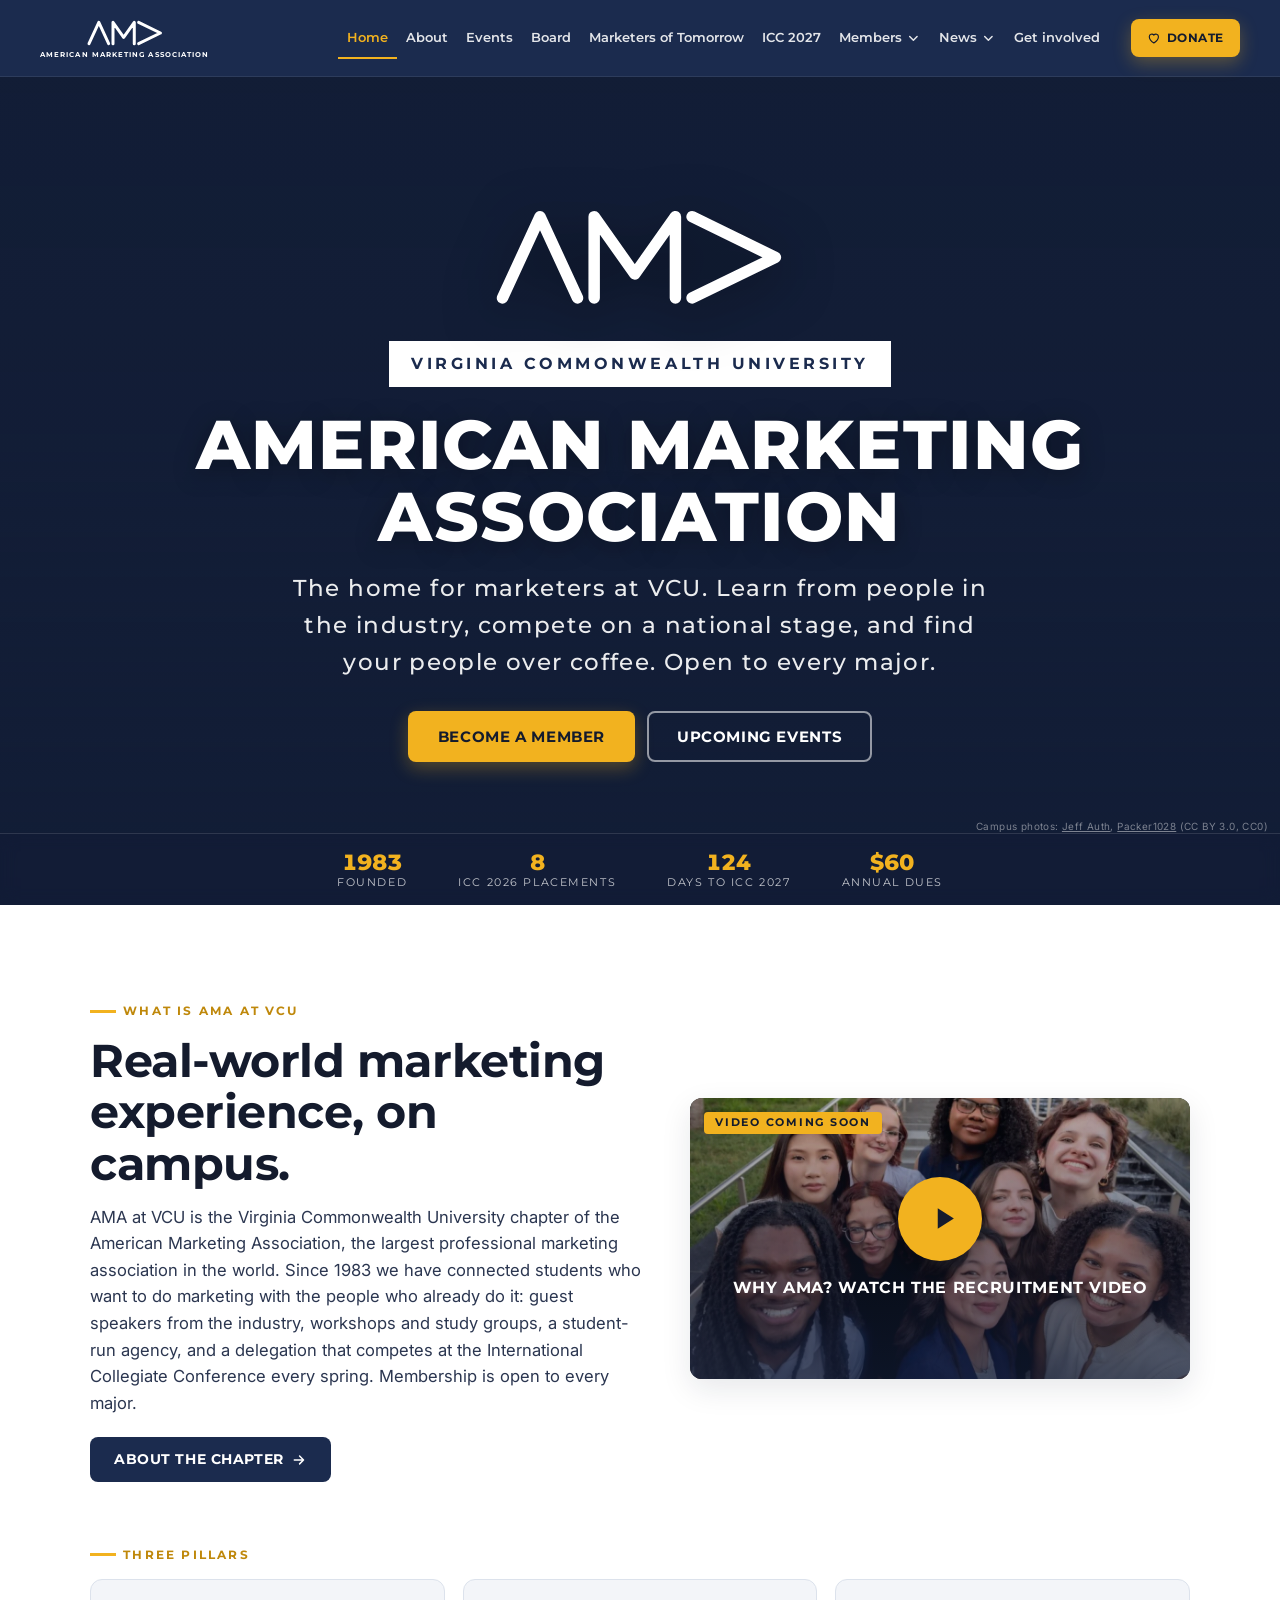
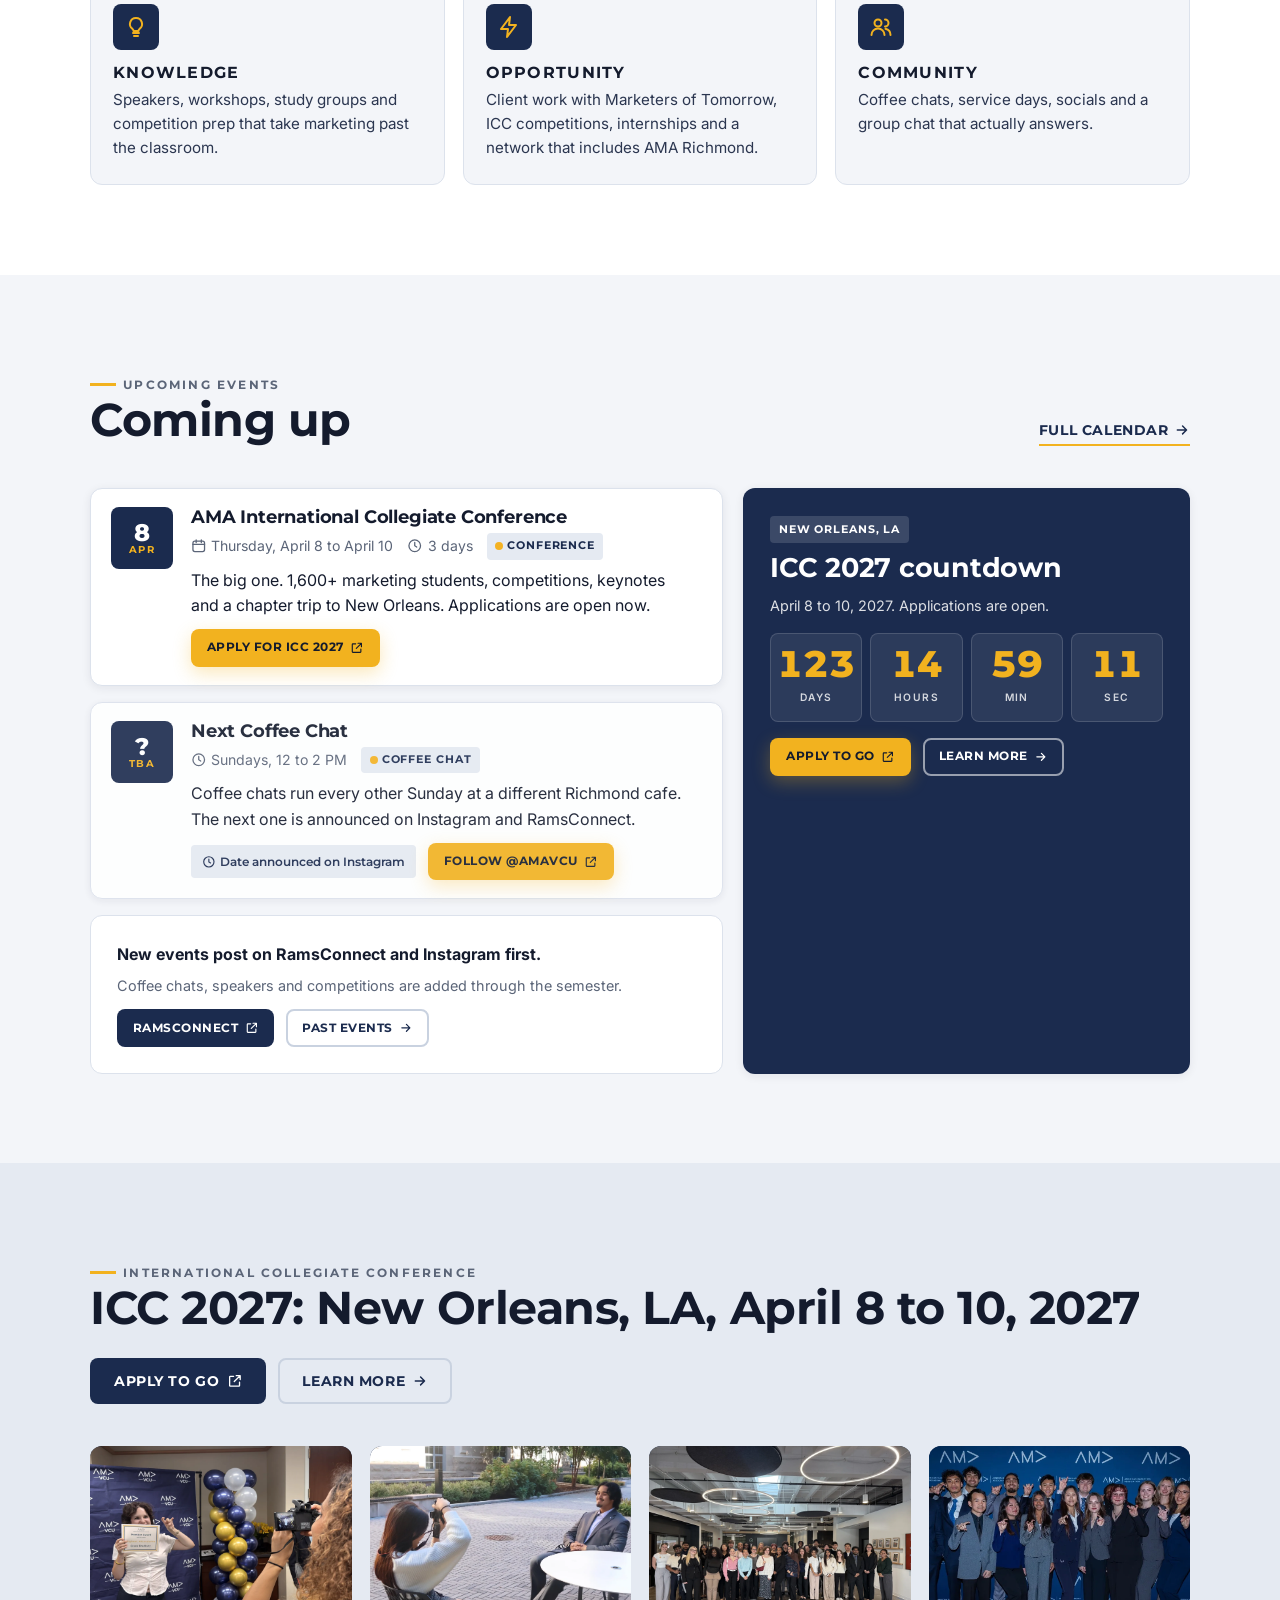
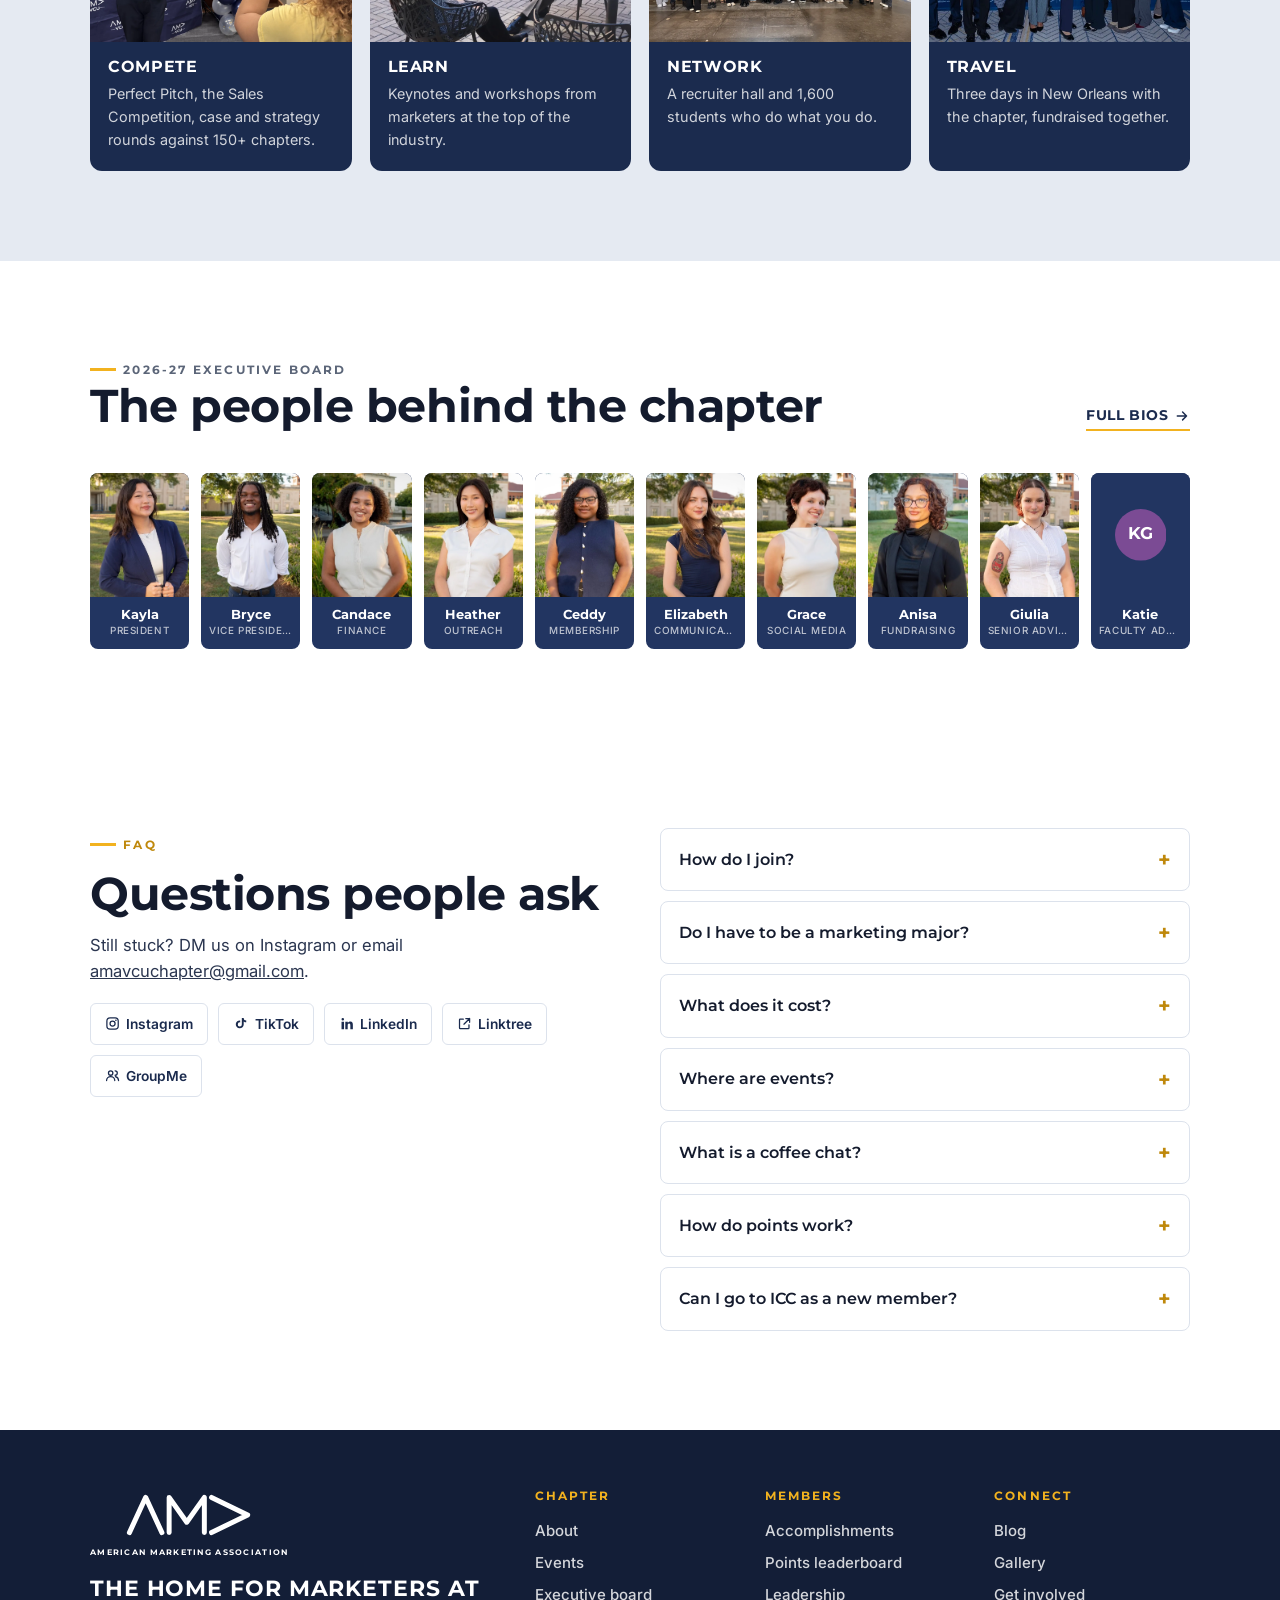
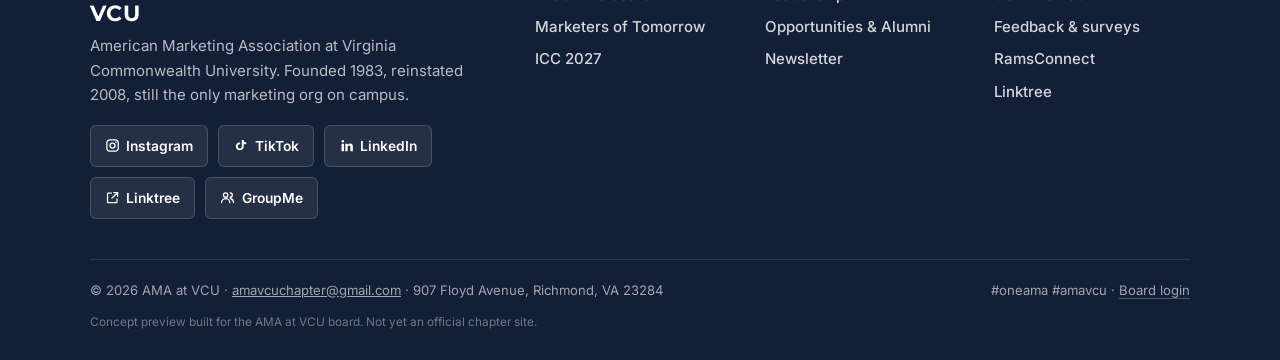
==== commit dc1ff6a9: "Everything editable: menu and footer, categories, forms, look, logo, chapter facts, built-in newslet" ====
--- a/index.html
+++ b/index.html
@@ -13,7 +13,7 @@
 <link rel="icon" href="data:image/svg+xml,%3Csvg xmlns='http://www.w3.org/2000/svg' viewBox='0 0 64 64'%3E%3Ccircle cx='32' cy='32' r='32' fill='%231B2B4E'/%3E%3Cpath d='M7 42l8-20 8 20M27 42V22l6 12 6-12v20M44 22l11 10-11 10' fill='none' stroke='%23fff' stroke-width='3.6' stroke-linecap='round' stroke-linejoin='round'/%3E%3C/svg%3E">
 <link rel="preconnect" href="https://fonts.googleapis.com">
 <link rel="preconnect" href="https://fonts.gstatic.com" crossorigin>
-<link href="https://fonts.googleapis.com/css2?family=Montserrat:wght@500;600;700;800&family=Inter:wght@400;500;600;700&display=swap" rel="stylesheet">
+<link id="fontLink" href="https://fonts.googleapis.com/css2?family=Montserrat:wght@500;600;700;800&family=Inter:wght@400;500;600;700&display=swap" rel="stylesheet">
 <link rel="stylesheet" href="css/style.css">
 </head>
 <body>
@@ -54,15 +54,15 @@
   </defs>
 </svg>
 
-<a class="skip" href="#main">Skip to content</a>
+<a class="skip" id="skipLink" href="#main">Skip to content</a>
 
 <header class="site-head" id="siteHead">
   <div class="wrap head-row">
     <a href="#/" class="brand" aria-label="AMA at VCU home">
-      <span class="brand-lockup"><svg class="brand-mark" viewBox="0 0 288 110" role="img" aria-label="American Marketing Association"><use href="#mark"/></svg><span class="brand-ama">American Marketing Association</span></span>
-      <span class="brand-text">Virginia Commonwealth University</span>
+      <span class="brand-lockup" id="brandLockup"><svg class="brand-mark" viewBox="0 0 288 110" role="img" aria-label="American Marketing Association"><use href="#mark"/></svg><span class="brand-ama">American Marketing Association</span></span>
+      <span class="brand-text" id="brandText">Virginia Commonwealth University</span>
     </a>
-    <nav class="nav" aria-label="Main">
+    <nav class="nav" id="navMain" aria-label="Main">
       <a href="#/" data-nav="">Home</a>
       <a href="#/about" data-nav="about">About</a>
       <a href="#/events" data-nav="events">Events</a>
@@ -88,7 +88,7 @@
       <a href="#/involved" data-nav="involved">Get involved</a>
     </nav>
     <div class="head-actions">
-      <button type="button" class="btn btn-gold btn-sm" data-donate><svg class="ic"><use href="#i-heart"/></svg>Donate</button>
+      <button type="button" class="btn btn-gold btn-sm" data-donate><svg class="ic"><use href="#i-heart"/></svg><span id="headDonateLabel">Donate</span></button>
       <button type="button" class="menu-btn" id="menuBtn" aria-label="Open menu" aria-expanded="false"><svg class="ic"><use href="#i-menu"/></svg></button>
     </div>
   </div>
@@ -97,10 +97,10 @@
 <div class="mobile-menu" id="mobileMenu" hidden>
   <div class="mm-inner">
     <div class="mm-top">
-      <span class="tag-pill">Menu</span>
+      <span class="tag-pill" id="mmTitle">Menu</span>
       <button type="button" class="menu-btn" id="menuClose" aria-label="Close menu"><svg class="ic"><use href="#i-x"/></svg></button>
     </div>
-    <div class="mm-groups">
+    <div class="mm-groups" id="mmGroups">
       <div><h4>Chapter</h4><a href="#/">Home</a><a href="#/about">About</a><a href="#/events">Events</a><a href="#/board">Executive board</a><a href="#/mot">Marketers of Tomorrow</a><a href="#/icc">ICC 2027</a></div>
       <div><h4>Members</h4><a href="#/accomplishments">Accomplishments</a><a href="#/accomplishments#leaderboard">Points leaderboard</a><a href="#/leadership">Leadership</a><a href="#/opportunities">Opportunities &amp; Alumni</a></div>
       <div><h4>News</h4><a href="#/newsletter">Newsletter</a><a href="#/blog">Blog</a><a href="#/gallery">Gallery</a></div>
@@ -114,21 +114,18 @@
 
 <footer class="site-foot s-navy">
   <div class="wrap">
-    <div class="foot-grid">
+    <div class="foot-grid" id="footGrid">
       <div class="foot-brand">
-        <span class="foot-lockup" aria-hidden="true"><svg class="foot-mark" viewBox="0 0 288 110"><use href="#mark"/></svg><span class="brand-ama">American Marketing Association</span></span>
+        <span class="foot-lockup" id="footLockup" aria-hidden="true"><svg class="foot-mark" viewBox="0 0 288 110"><use href="#mark"/></svg><span class="brand-ama">American Marketing Association</span></span>
         <div>
           <h3 id="footTitle">The home for marketers at VCU</h3>
           <p id="footText">American Marketing Association at Virginia Commonwealth University. Founded 1983, reinstated 2008, still the only marketing org on campus.</p>
           <div class="social-row" id="footSocial"></div>
         </div>
       </div>
-      <div class="foot-col"><h4>Chapter</h4><a href="#/about">About</a><a href="#/events">Events</a><a href="#/board">Executive board</a><a href="#/mot">Marketers of Tomorrow</a><a href="#/icc">ICC 2027</a></div>
-      <div class="foot-col"><h4>Members</h4><a href="#/accomplishments">Accomplishments</a><a href="#/accomplishments#leaderboard">Points leaderboard</a><a href="#/leadership">Leadership</a><a href="#/opportunities">Opportunities &amp; Alumni</a><a href="#/newsletter">Newsletter</a></div>
-      <div class="foot-col"><h4>Connect</h4><a href="#/blog">Blog</a><a href="#/gallery">Gallery</a><a href="#/involved">Get involved</a><a href="#/involved#feedback">Feedback &amp; surveys</a><a id="footRams" href="#" target="_blank" rel="noopener">RamsConnect</a><a id="footLinktree" href="#" target="_blank" rel="noopener">Linktree</a></div>
     </div>
     <div class="foot-bottom">
-      <span>© <span id="year"></span> AMA at VCU · <a id="footMail" href="#">amavcuchapter@gmail.com</a> · 907 Floyd Avenue, Richmond, VA 23284</span>
+      <span>© <span id="year"></span> <span id="footOrg">AMA at VCU</span> · <a id="footMail" href="#">amavcuchapter@gmail.com</a> · <span id="footAddress">907 Floyd Avenue, Richmond, VA 23284</span></span>
       <span><span id="footTags">#oneama #amavcu · </span><a class="foot-admin" id="footAdmin" href="admin/">Board login</a></span>
     </div>
     <p class="foot-note" id="footNote">Concept preview built for the AMA at VCU board. Not yet an official chapter site.</p>
--- a/css/style.css
+++ b/css/style.css
@@ -487,7 +487,7 @@
 
 /* ---------- footer ---------- */
 .site-foot{padding:60px 0 28px;color:#fff;background:var(--navy-deep)}
-.foot-grid{display:grid;grid-template-columns:2.1fr 1fr 1fr 1fr;gap:34px}
+.foot-grid{display:grid;grid-template-columns:2.1fr repeat(var(--cols,3),1fr);gap:34px}
 @media (max-width:900px){.foot-grid{grid-template-columns:1fr 1fr}}
 @media (max-width:560px){.foot-grid{grid-template-columns:1fr}}
 .foot-brand{display:flex;flex-direction:column;align-items:flex-start;gap:20px}
@@ -663,3 +663,11 @@
 .faq details .faq-link{display:inline-flex;margin:-6px 0 14px;font-size:.8rem}
 .mot-group{max-width:760px;margin-bottom:26px}
 .mot-group img{aspect-ratio:4/3}
+
+/* ---------- uploaded logo in place of the built-in mark ---------- */
+img.logo-img{display:block;width:auto;height:100%;object-fit:contain}
+img.brand-mark{width:auto;height:30px;max-width:180px}
+.site-head.scrolled img.brand-mark{height:26px}
+img.foot-mark{width:auto;height:50px;max-width:220px}
+.hero-mark img.logo-img{width:auto;max-width:100%;max-height:150px;margin:0 auto}
+img.nc-logo{width:auto;height:38px}
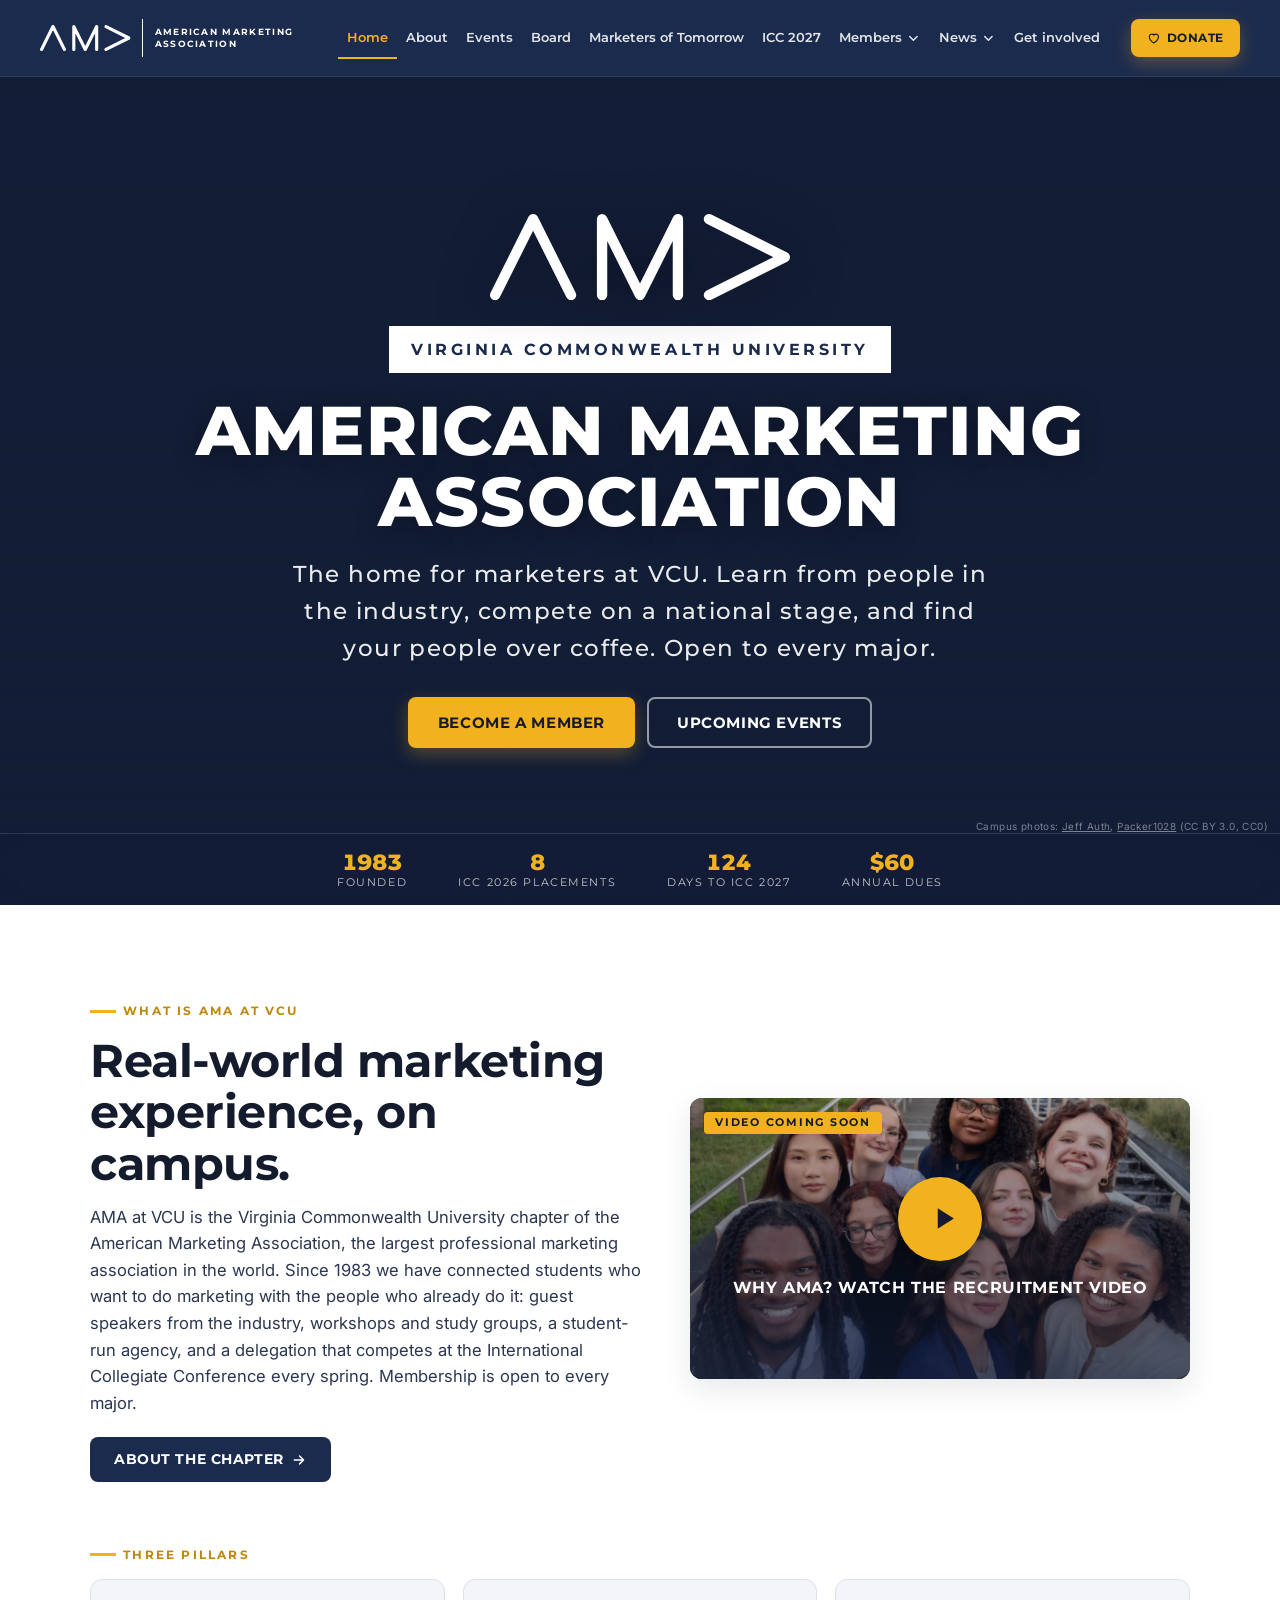
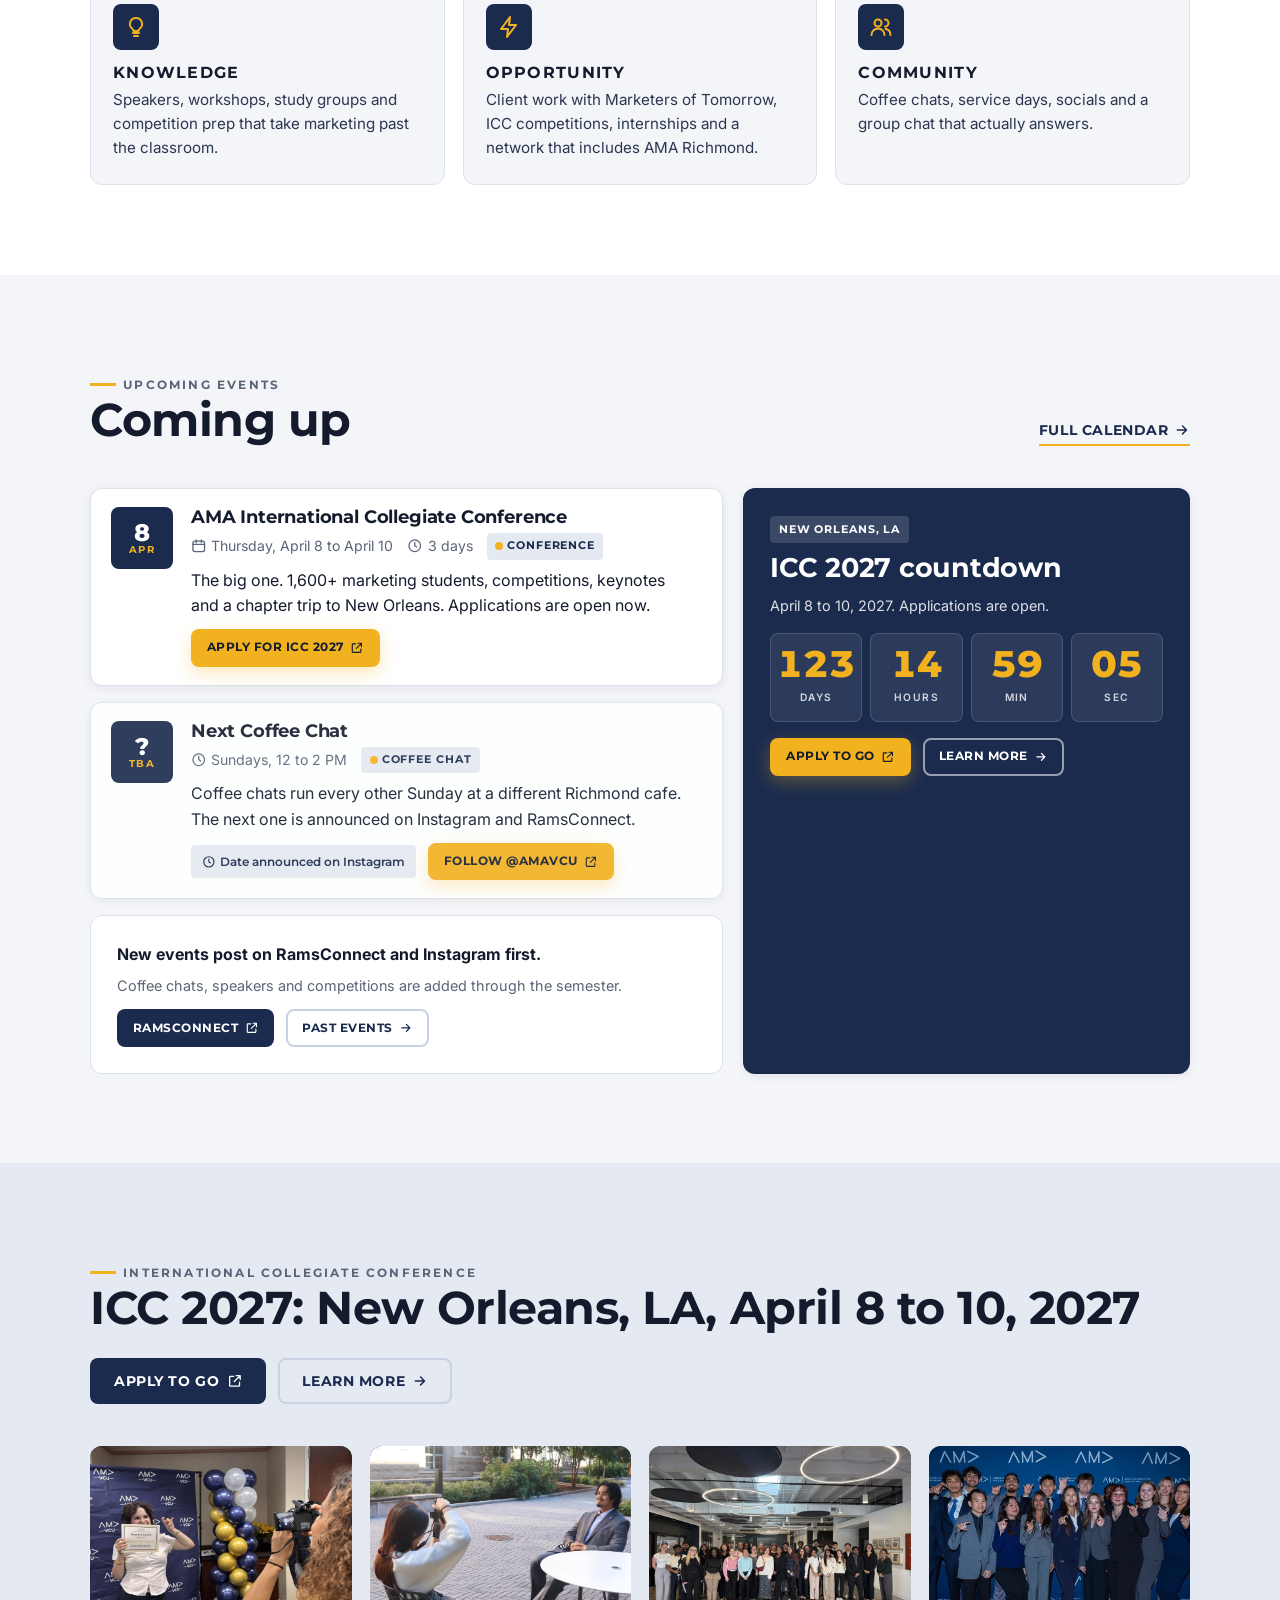
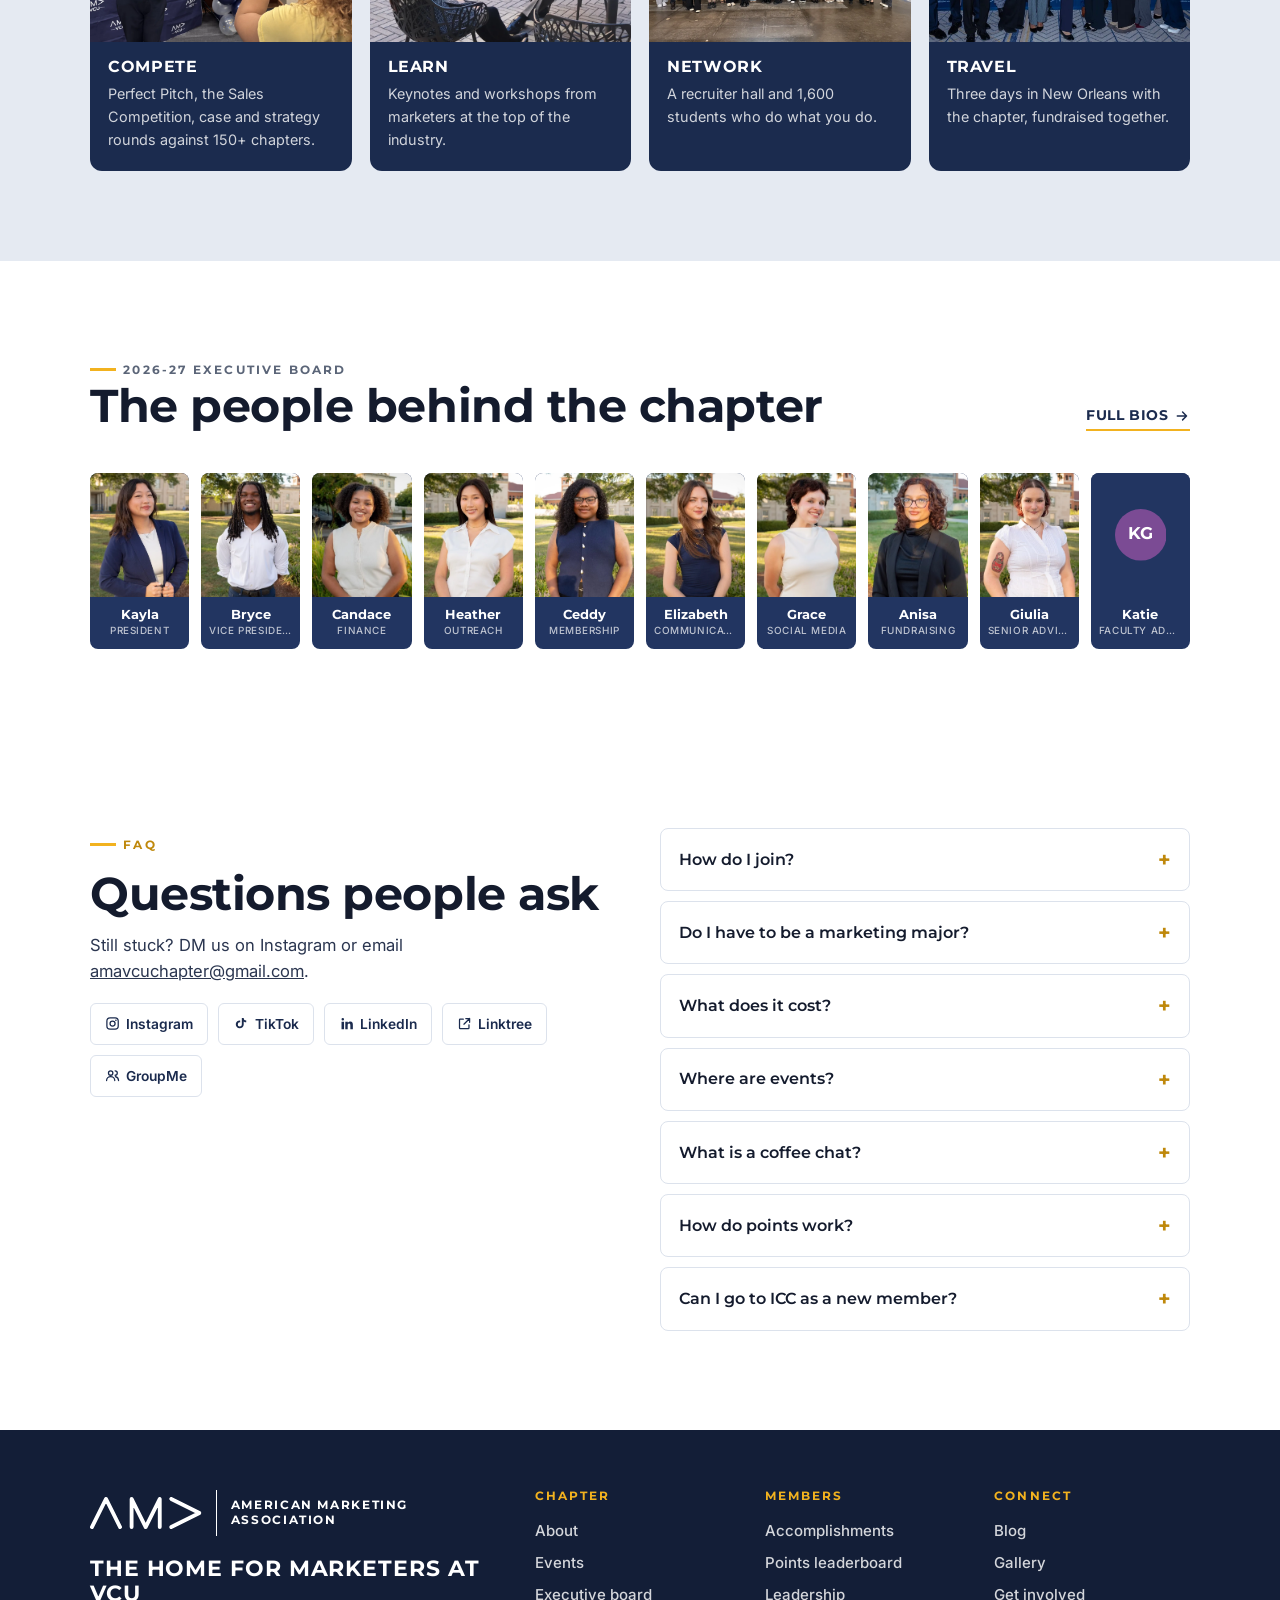
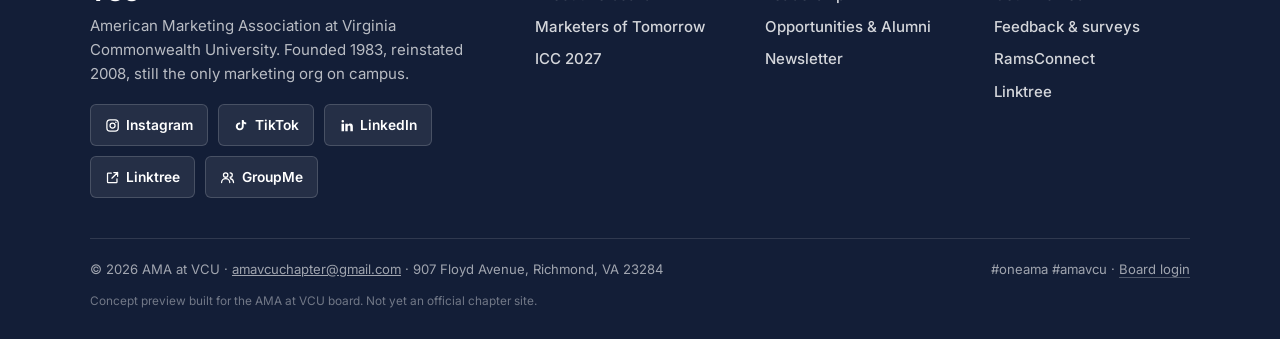
==== commit 04c37919: "Redraw the AMA mark to the official lockup proportions Square letters, round 12-unit strokes, 24-uni" ====
--- a/index.html
+++ b/index.html
@@ -10,7 +10,7 @@
 <meta property="og:title" content="AMA at VCU | The home for marketers at VCU">
 <meta property="og:description" content="The only marketing organization at VCU. Speakers, competitions, coffee chats and the trip to ICC 2027.">
 <meta property="og:image" content="assets/img/board-group.webp">
-<link rel="icon" href="data:image/svg+xml,%3Csvg xmlns='http://www.w3.org/2000/svg' viewBox='0 0 64 64'%3E%3Ccircle cx='32' cy='32' r='32' fill='%231B2B4E'/%3E%3Cpath d='M7 42l8-20 8 20M27 42V22l6 12 6-12v20M44 22l11 10-11 10' fill='none' stroke='%23fff' stroke-width='3.6' stroke-linecap='round' stroke-linejoin='round'/%3E%3C/svg%3E">
+<link rel="icon" href="data:image/svg+xml,%3Csvg xmlns='http://www.w3.org/2000/svg' viewBox='0 0 64 64'%3E%3Ccircle cx='32' cy='32' r='32' fill='%231B2B4E'/%3E%3Cpath d='M7.1 38.3L13.4 25.7 19.7 38.3M25.7 38.3V25.7L32 38.3 38.3 25.7V38.3M44.3 25.7L56.9 32 44.3 38.3' fill='none' stroke='%23fff' stroke-width='2.6' stroke-linecap='round' stroke-linejoin='round'/%3E%3C/svg%3E">
 <link rel="preconnect" href="https://fonts.googleapis.com">
 <link rel="preconnect" href="https://fonts.gstatic.com" crossorigin>
 <link id="fontLink" href="https://fonts.googleapis.com/css2?family=Montserrat:wght@500;600;700;800&family=Inter:wght@400;500;600;700&display=swap" rel="stylesheet">
@@ -21,9 +21,9 @@
 <!-- ===== SVG library: logo and icons ===== -->
 <svg width="0" height="0" style="position:absolute" aria-hidden="true" focusable="false">
   <defs>
-    <!-- the ΛM> wordmark: three letters of equal height (the last A is the chevron) -->
-    <symbol id="mark" viewBox="0 0 288 110">
-      <path d="M12 94 L48 16 L84 94 M100 94 V16 L139 71 L178 16 V94 M194 16 L274 55 L194 94" fill="none" stroke="currentColor" stroke-width="11" stroke-linecap="round" stroke-linejoin="round"/>
+    <!-- the ΛM> wordmark, measured from the official AMA lockup: three square letters (100 units), 12-unit round strokes, 24-unit gaps, the M's V reaches the baseline -->
+    <symbol id="mark" viewBox="0 0 348 100">
+      <path d="M6 94 L50 6 L94 94 M130 94 V6 L174 94 L218 6 V94 M254 6 L342 50 L254 94" fill="none" stroke="currentColor" stroke-width="12" stroke-linecap="round" stroke-linejoin="round"/>
     </symbol>
 
     <!-- icons -->
@@ -59,7 +59,7 @@
 <header class="site-head" id="siteHead">
   <div class="wrap head-row">
     <a href="#/" class="brand" aria-label="AMA at VCU home">
-      <span class="brand-lockup" id="brandLockup"><svg class="brand-mark" viewBox="0 0 288 110" role="img" aria-label="American Marketing Association"><use href="#mark"/></svg><span class="brand-ama">American Marketing Association</span></span>
+      <span class="brand-lockup" id="brandLockup"><svg class="brand-mark" viewBox="0 0 348 100" role="img" aria-label="American Marketing Association"><use href="#mark"/></svg><span class="brand-ama"><span>American Marketing</span><span>Association</span></span></span>
       <span class="brand-text" id="brandText">Virginia Commonwealth University</span>
     </a>
     <nav class="nav" id="navMain" aria-label="Main">
@@ -116,7 +116,7 @@
   <div class="wrap">
     <div class="foot-grid" id="footGrid">
       <div class="foot-brand">
-        <span class="foot-lockup" id="footLockup" aria-hidden="true"><svg class="foot-mark" viewBox="0 0 288 110"><use href="#mark"/></svg><span class="brand-ama">American Marketing Association</span></span>
+        <span class="foot-lockup" id="footLockup" aria-hidden="true"><svg class="foot-mark" viewBox="0 0 348 100"><use href="#mark"/></svg><span class="brand-ama"><span>American Marketing</span><span>Association</span></span></span>
         <div>
           <h3 id="footTitle">The home for marketers at VCU</h3>
           <p id="footText">American Marketing Association at Virginia Commonwealth University. Founded 1983, reinstated 2008, still the only marketing org on campus.</p>
--- a/css/style.css
+++ b/css/style.css
@@ -111,10 +111,11 @@
 .head-row{display:flex;align-items:center;gap:22px;height:var(--head-h);transition:height .3s var(--ease)}
 .site-head.scrolled .head-row{height:64px}
 .brand{display:flex;align-items:center;gap:16px;text-decoration:none;color:#fff;margin-right:auto}
-.brand-lockup{display:flex;flex-direction:column;align-items:center;gap:4px}
-.brand-mark{width:80px;height:30px;color:#fff;display:block;overflow:visible;transition:width .3s var(--ease),height .3s var(--ease)}
-.site-head.scrolled .brand-mark{width:70px;height:26px}
-.brand-ama{font-family:var(--fh);font-weight:700;font-size:.42rem;letter-spacing:.16em;text-transform:uppercase;color:#fff;white-space:nowrap;line-height:1}
+/* the lockup: mark, thin rule, two lines of tracked caps. --g is the glyph height; every other size follows the official proportions */
+.brand-lockup{--g:26px;display:flex;align-items:center;color:#fff}
+.brand-mark{height:var(--g);width:calc(var(--g)*3.48);color:#fff;display:block;overflow:visible;transition:width .3s var(--ease),height .3s var(--ease)}
+.site-head.scrolled .brand-lockup{--g:22px}
+.brand-ama{display:flex;flex-direction:column;justify-content:center;font-family:var(--fh);font-weight:700;font-size:calc(var(--g)*.362);line-height:1.31;letter-spacing:.14em;text-transform:uppercase;color:inherit;white-space:nowrap;margin-left:calc(var(--g)*.45);padding:calc(var(--g)*.24) 0 calc(var(--g)*.24) calc(var(--g)*.44);border-left:max(1.5px,calc(var(--g)*.053)) solid currentColor;transition:font-size .3s var(--ease)}
 .brand-text{border-left:1px solid rgba(255,255,255,.35);padding-left:14px;font-family:var(--fh);font-weight:600;font-size:.8rem;line-height:1.2;max-width:150px;color:#fff}
 .site-head .wrap{max-width:1360px}
 .nav{display:flex;align-items:center;gap:0}
@@ -134,7 +135,7 @@
 .menu-btn{display:none;width:44px;height:44px;border-radius:6px;border:0;background:rgba(255,255,255,.1);color:#fff;align-items:center;justify-content:center}
 .menu-btn .ic{width:1.5em;height:1.5em}
 @media (max-width:1180px){.nav{display:none}.menu-btn{display:inline-flex}}
-@media (max-width:560px){.brand-text{display:none}.brand-mark{width:72px;height:27px}.head-actions .btn{padding:10px 12px}}
+@media (max-width:560px){.brand-text{display:none}.brand-lockup{--g:20px}.head-actions .btn{padding:10px 12px}}
 
 /* mobile menu */
 .mobile-menu{position:fixed;inset:0;z-index:80;background:var(--navy);color:#fff;overflow:auto}
@@ -158,7 +159,7 @@
 @keyframes kenburnsSolo{from{transform:scale(1) translate(0,0)}to{transform:scale(1.1) translate(-1.5%,1%)}}
 .hero-inner{position:relative;z-index:1;padding:clamp(70px,10vw,120px) var(--gutter) clamp(90px,12vw,140px);max-width:980px;margin:0 auto}
 .hero-mark{width:min(300px,64vw);margin:0 auto 26px;color:#fff;filter:drop-shadow(0 10px 26px rgba(0,0,0,.5))}
-.hero-mark svg{width:100%;height:auto;aspect-ratio:288/110;display:block;overflow:visible}
+.hero-mark svg{width:100%;height:auto;aspect-ratio:348/100;display:block;overflow:visible}
 .hero-school{display:inline-block;background:#fff;color:var(--navy);font-family:var(--fh);font-weight:700;font-size:clamp(.78rem,1.3vw,1rem);letter-spacing:.22em;text-transform:uppercase;padding:.65em 1.4em;margin-bottom:22px}
 .hero h1{font-size:clamp(2.1rem,5.4vw,4.3rem);line-height:1.04;letter-spacing:.02em;text-transform:uppercase;font-weight:800;text-shadow:0 4px 24px rgba(0,0,0,.35)}
 .hero .tagline{font-family:var(--fh);font-weight:500;font-size:clamp(1.05rem,1.8vw,1.45rem);letter-spacing:.06em;margin:18px auto 30px;color:rgba(255,255,255,.92);max-width:48ch}
@@ -381,7 +382,7 @@
 .news-card h4::before{content:"";width:18px;height:3px;background:var(--gold)}
 .news-card ul{margin:0;padding-left:20px;display:grid;gap:8px}
 .news-card .spot{background:var(--gold-soft);border-radius:var(--r-sm);padding:18px 20px}
-.nc-logo{width:100px;height:38px;color:#fff;overflow:visible}
+.nc-logo{width:110px;height:auto;aspect-ratio:348/100;color:#fff;overflow:visible}
 .archive{display:grid;gap:10px}
 .archive a{display:flex;justify-content:space-between;align-items:center;background:#fff;border:1px solid var(--line);border-radius:var(--r-sm);padding:12px 16px;text-decoration:none;font-weight:600;transition:transform .2s var(--ease),border-color .2s}
 .archive a:hover{transform:translateX(4px);border-color:var(--gold)}
@@ -471,7 +472,7 @@
 .head-social a:hover{background:#fff;color:var(--navy);border-color:#fff}
 .head-social .ic{fill:currentColor;width:1em;height:1em}
 @media (max-width:1440px){.head-social{display:none}}
-@media (max-width:1300px){.brand-text{display:none}}
+@media (max-width:1500px){.brand-text{display:none}}
 
 /* ---------- modal / toast ---------- */
 .modal{position:fixed;inset:0;z-index:85;display:flex;align-items:center;justify-content:center;padding:20px;overflow:auto}
@@ -493,9 +494,8 @@
 .foot-brand{display:flex;flex-direction:column;align-items:flex-start;gap:20px}
 .foot-brand h3{font-size:1.4rem;margin-bottom:8px;text-transform:uppercase;letter-spacing:.04em}
 .foot-brand p{color:rgba(255,255,255,.7);max-width:44ch;font-size:.94rem;margin-bottom:18px}
-.foot-lockup{display:flex;flex-direction:column;align-items:center;gap:8px;flex:none;color:#fff}
-.foot-mark{width:130px;height:50px;color:#fff;display:block;overflow:visible}
-.foot-lockup .brand-ama{font-size:.5rem}
+.foot-lockup{--g:32px;display:flex;align-items:center;flex:none;color:#fff}
+.foot-mark{height:var(--g);width:calc(var(--g)*3.48);color:#fff;display:block;overflow:visible}
 .foot-col h4{font-family:var(--fh);font-size:.72rem;letter-spacing:.18em;text-transform:uppercase;color:var(--gold);margin-bottom:12px}
 .foot-col a{display:block;color:rgba(255,255,255,.82);text-decoration:none;padding:4px 0;font-weight:500;font-size:.94rem}
 .foot-col a:hover{color:var(--gold)}
@@ -666,8 +666,8 @@
 
 /* ---------- uploaded logo in place of the built-in mark ---------- */
 img.logo-img{display:block;width:auto;height:100%;object-fit:contain}
-img.brand-mark{width:auto;height:30px;max-width:180px}
-.site-head.scrolled img.brand-mark{height:26px}
-img.foot-mark{width:auto;height:50px;max-width:220px}
+img.brand-mark{width:auto;height:calc(var(--g)*1.15);max-width:180px}
+img.foot-mark{width:auto;height:calc(var(--g)*1.25);max-width:220px}
 .hero-mark img.logo-img{width:auto;max-width:100%;max-height:150px;margin:0 auto}
 img.nc-logo{width:auto;height:38px}
+@media (max-width:430px){.brand-lockup .brand-ama{display:none}}
